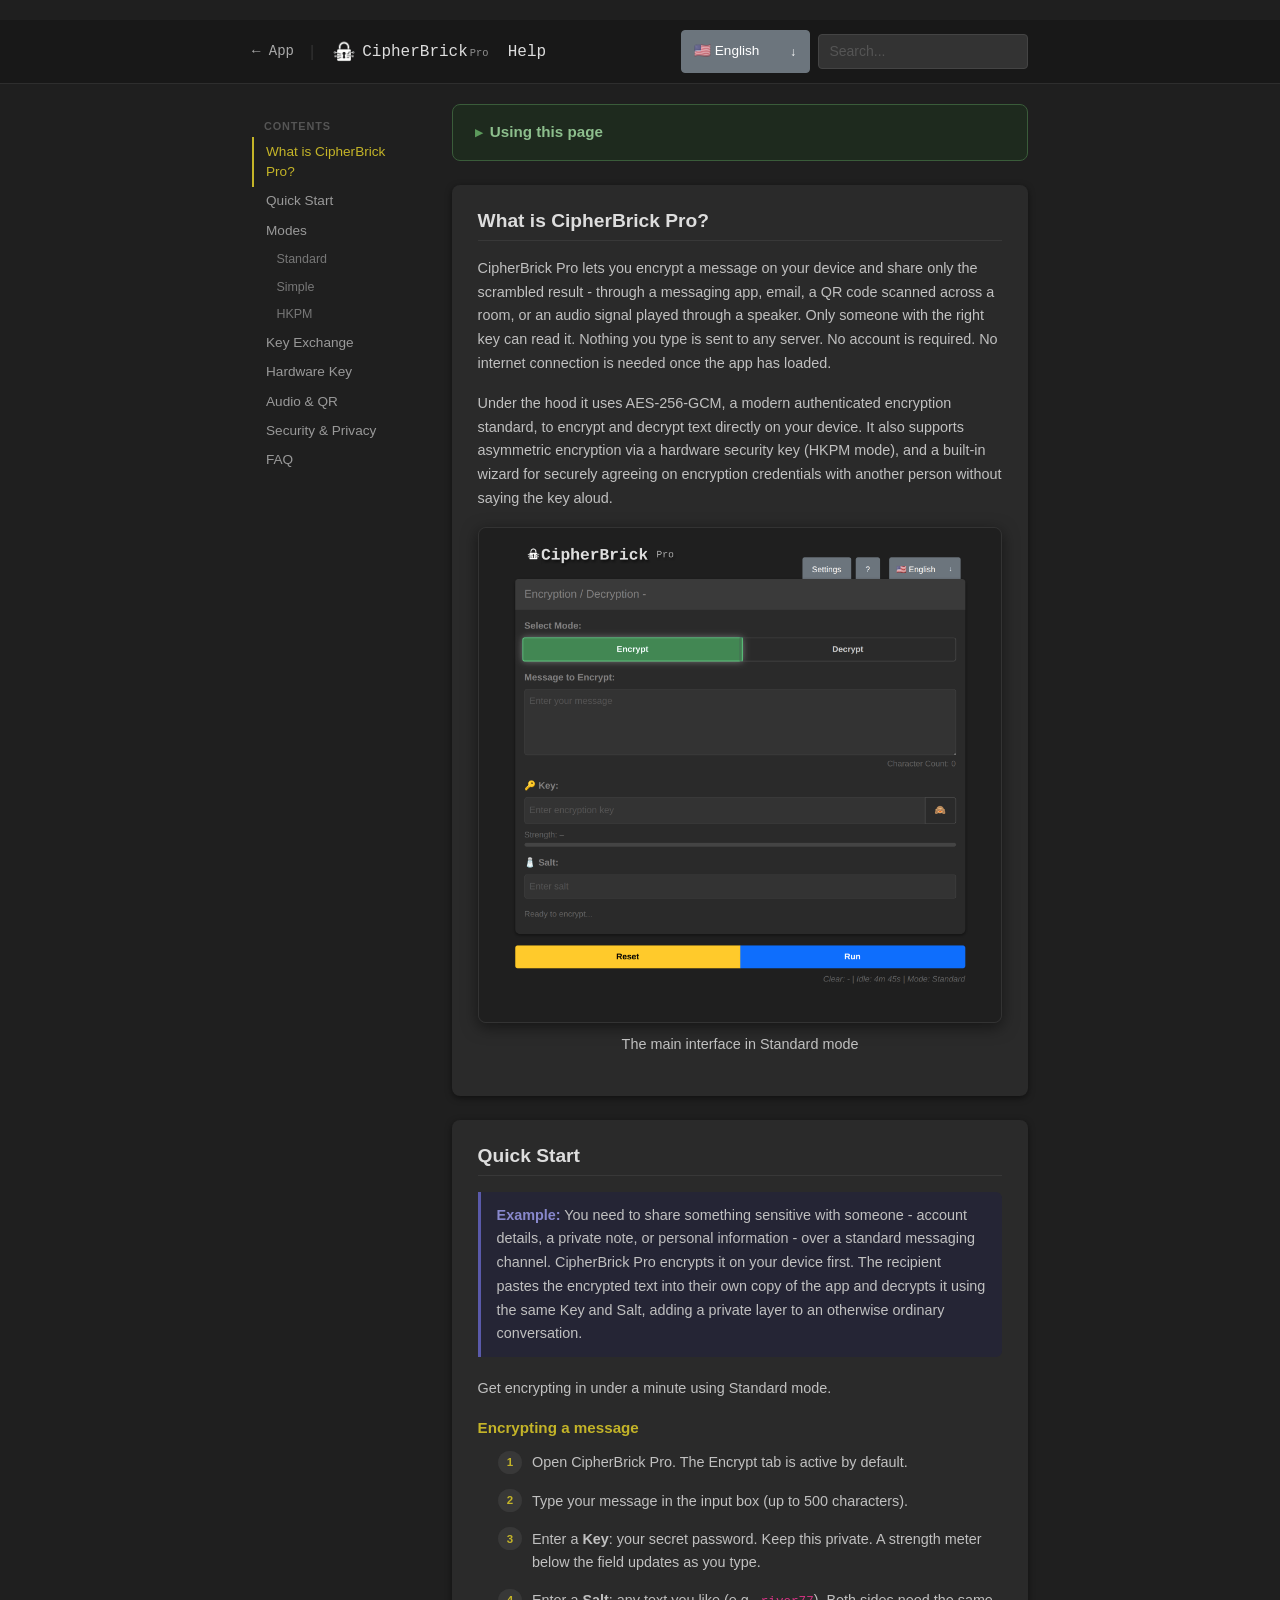
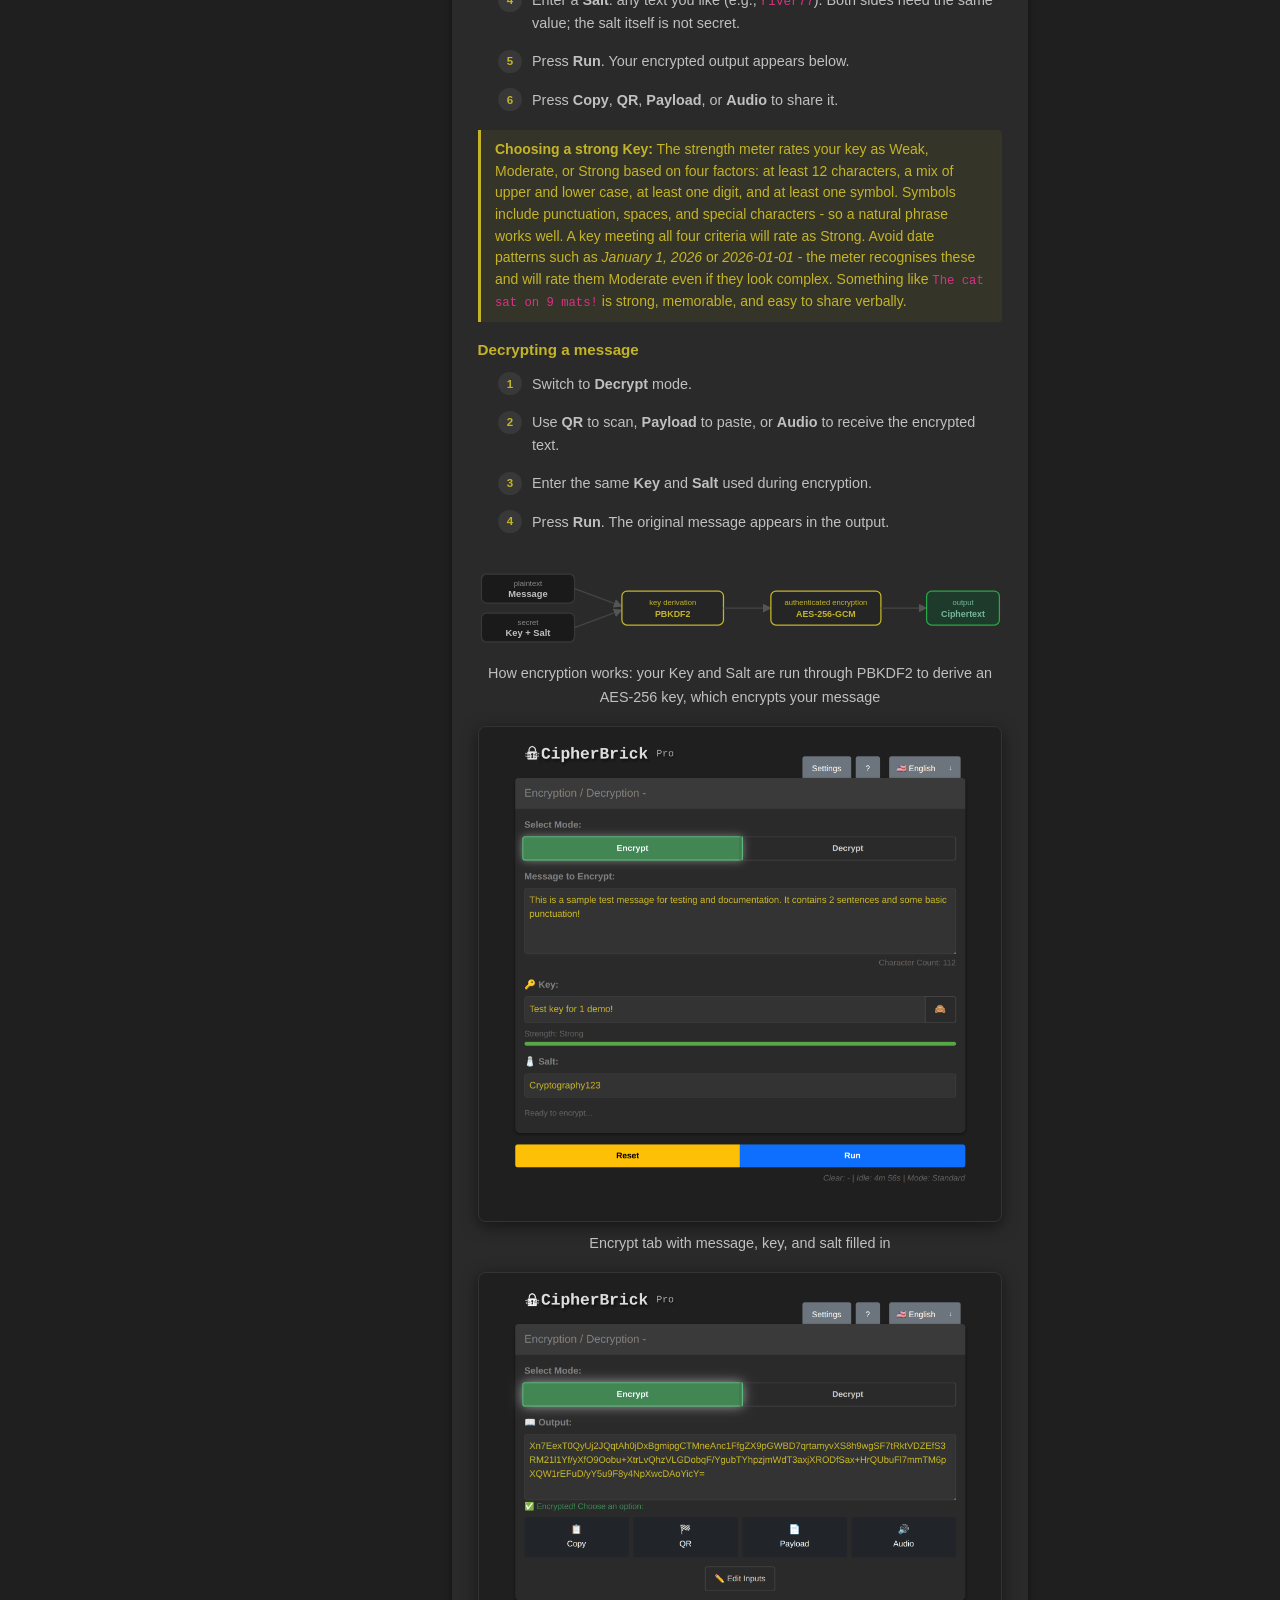
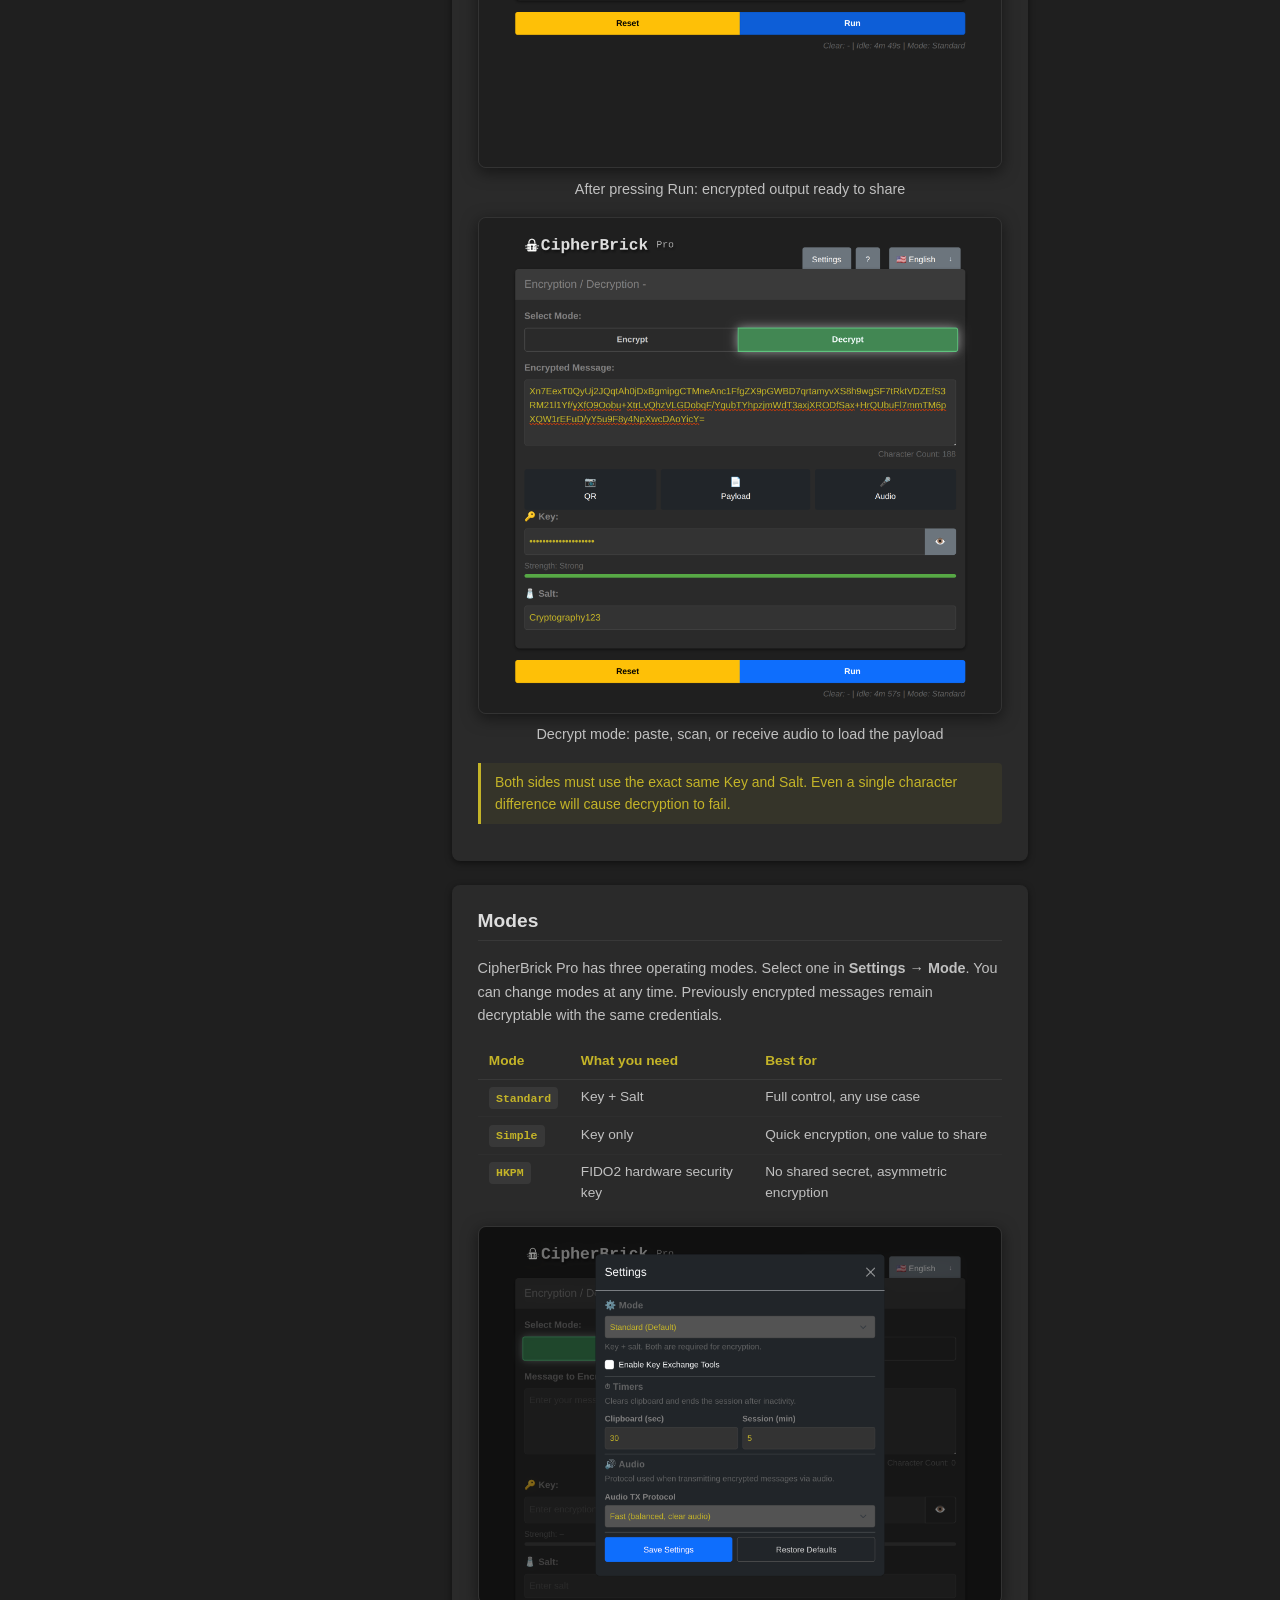
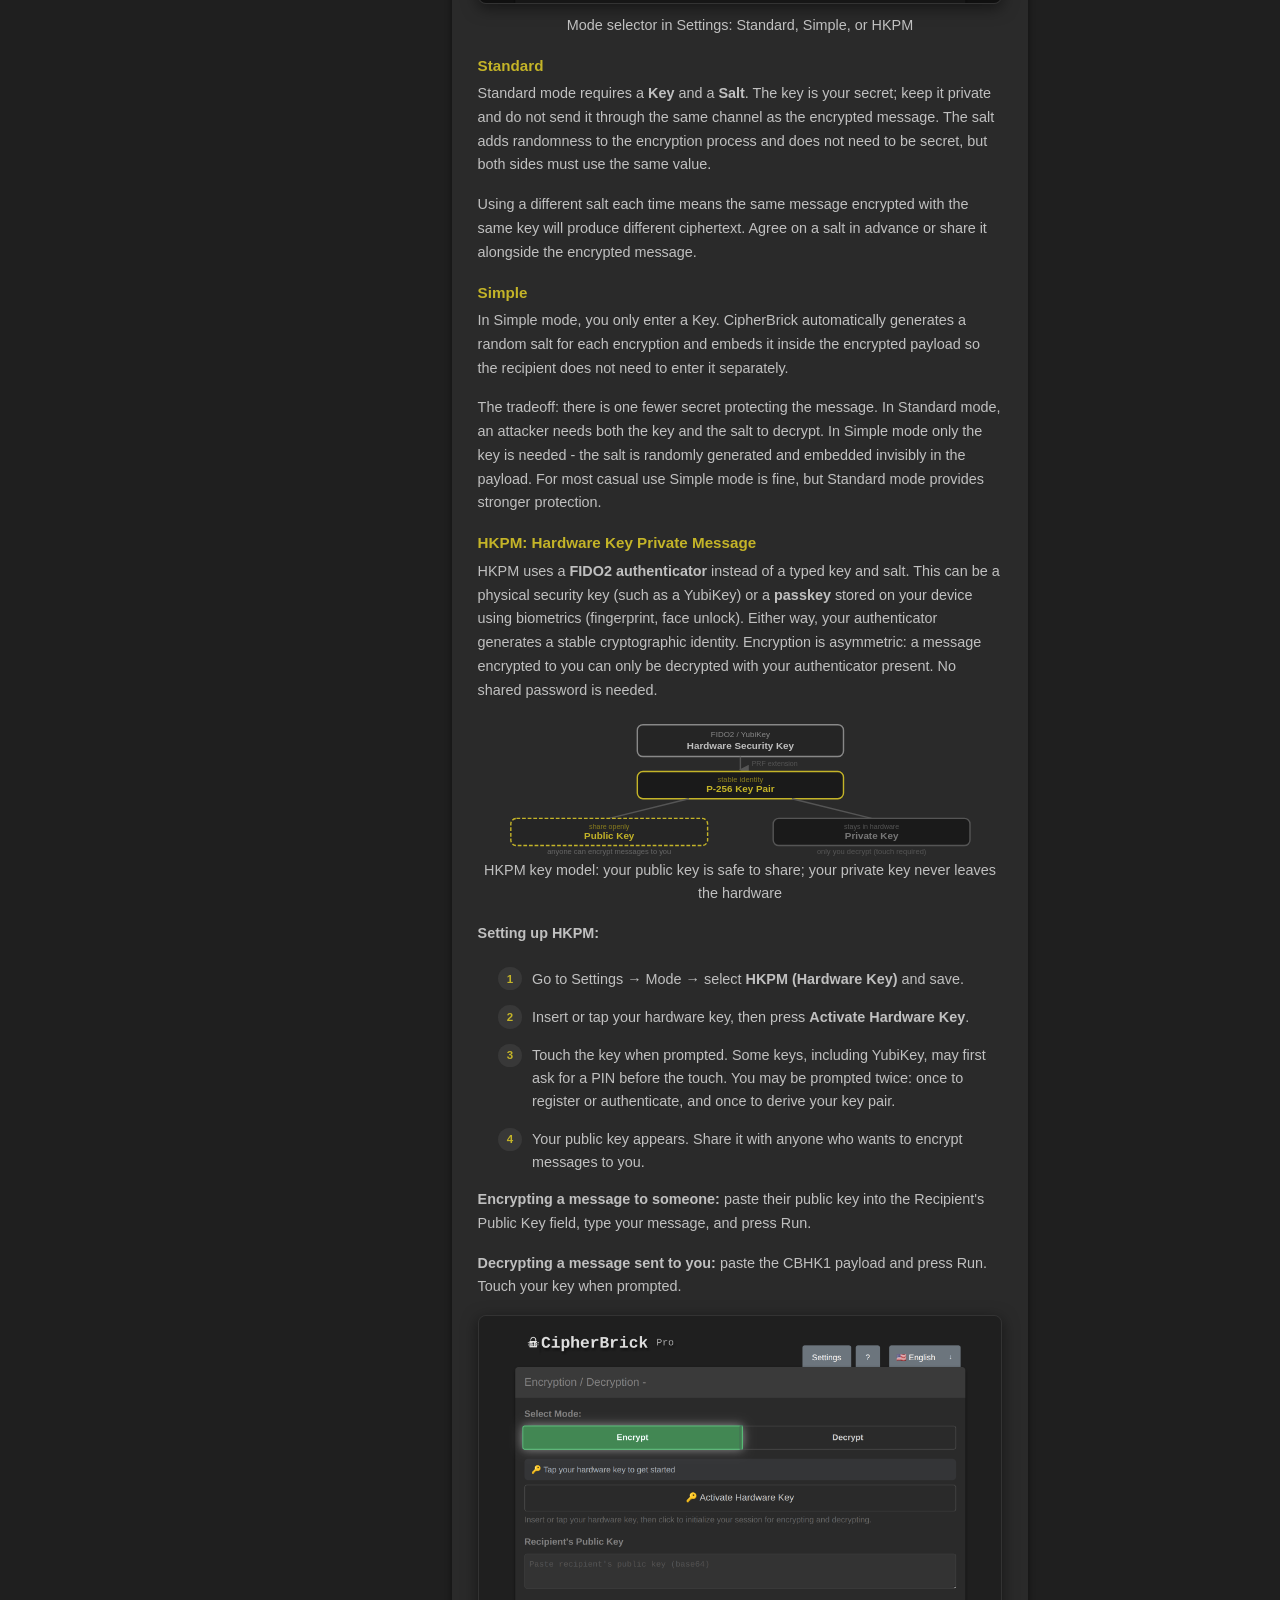
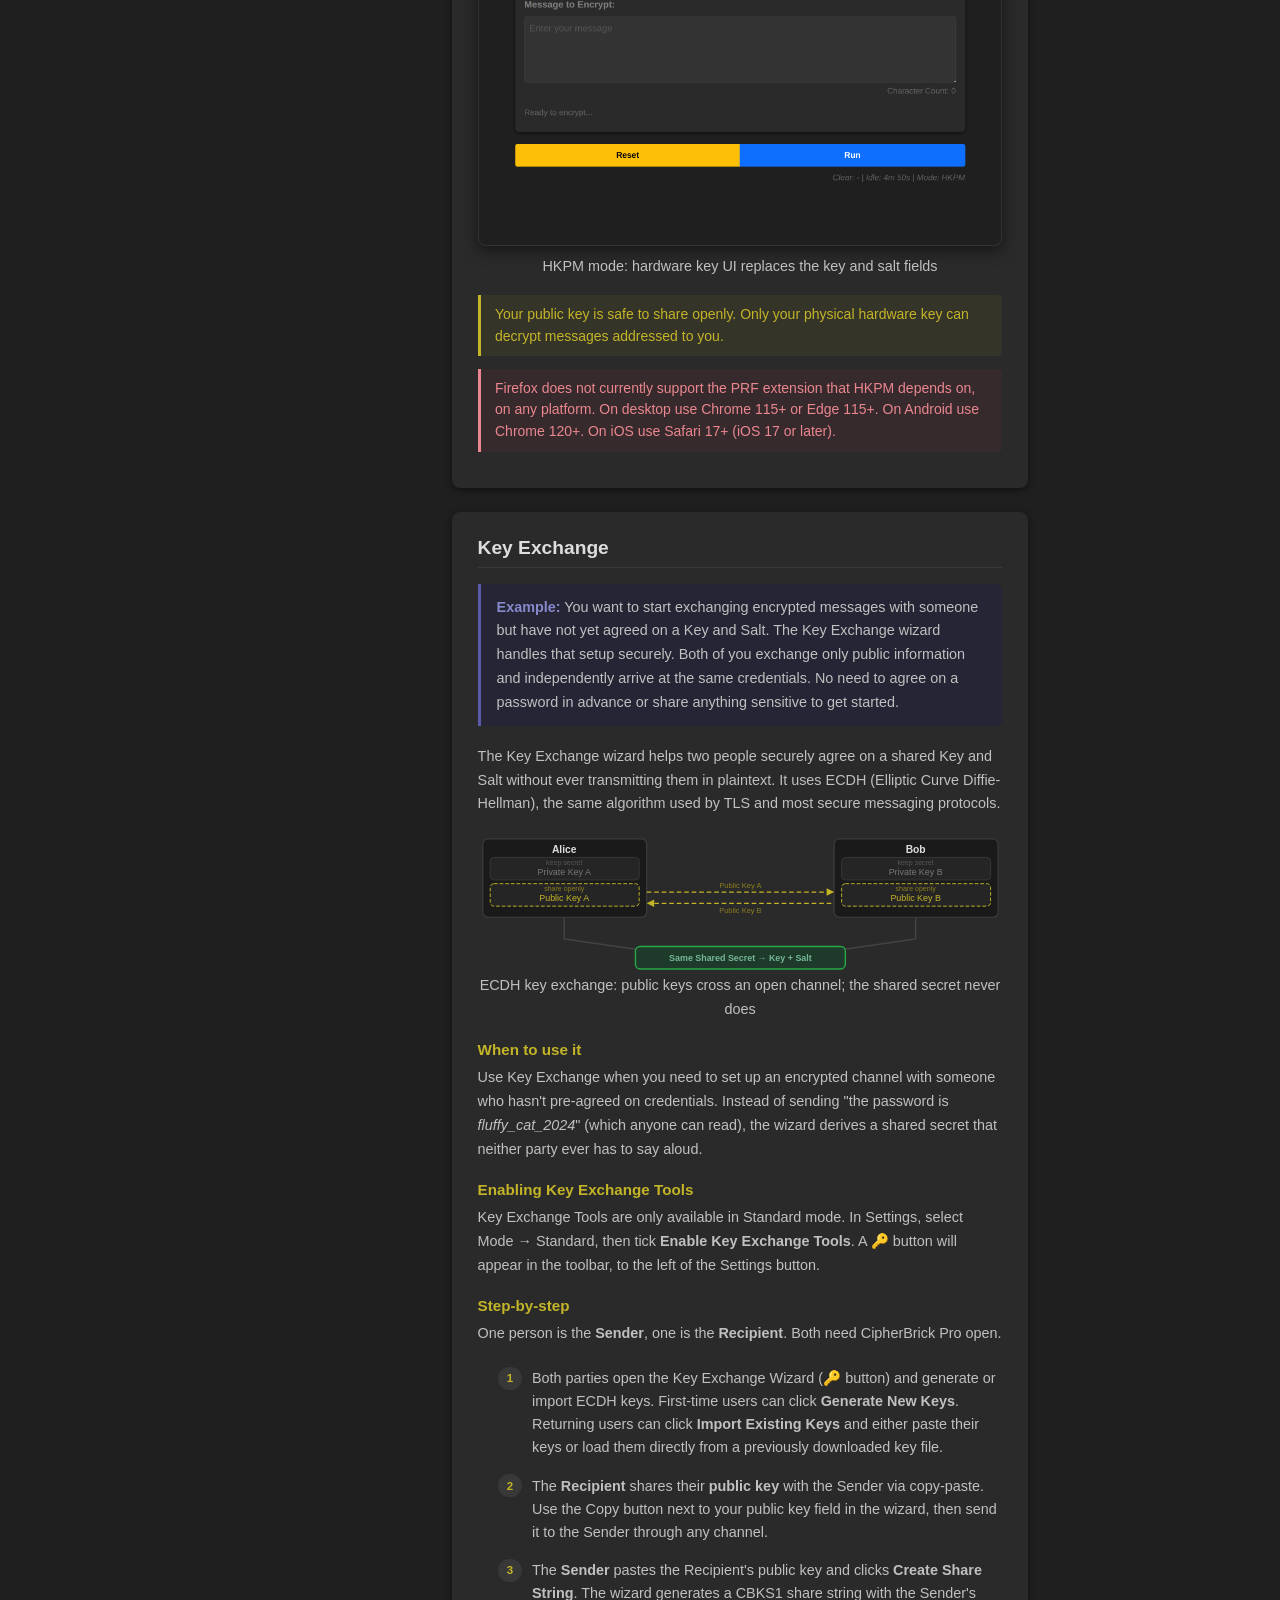
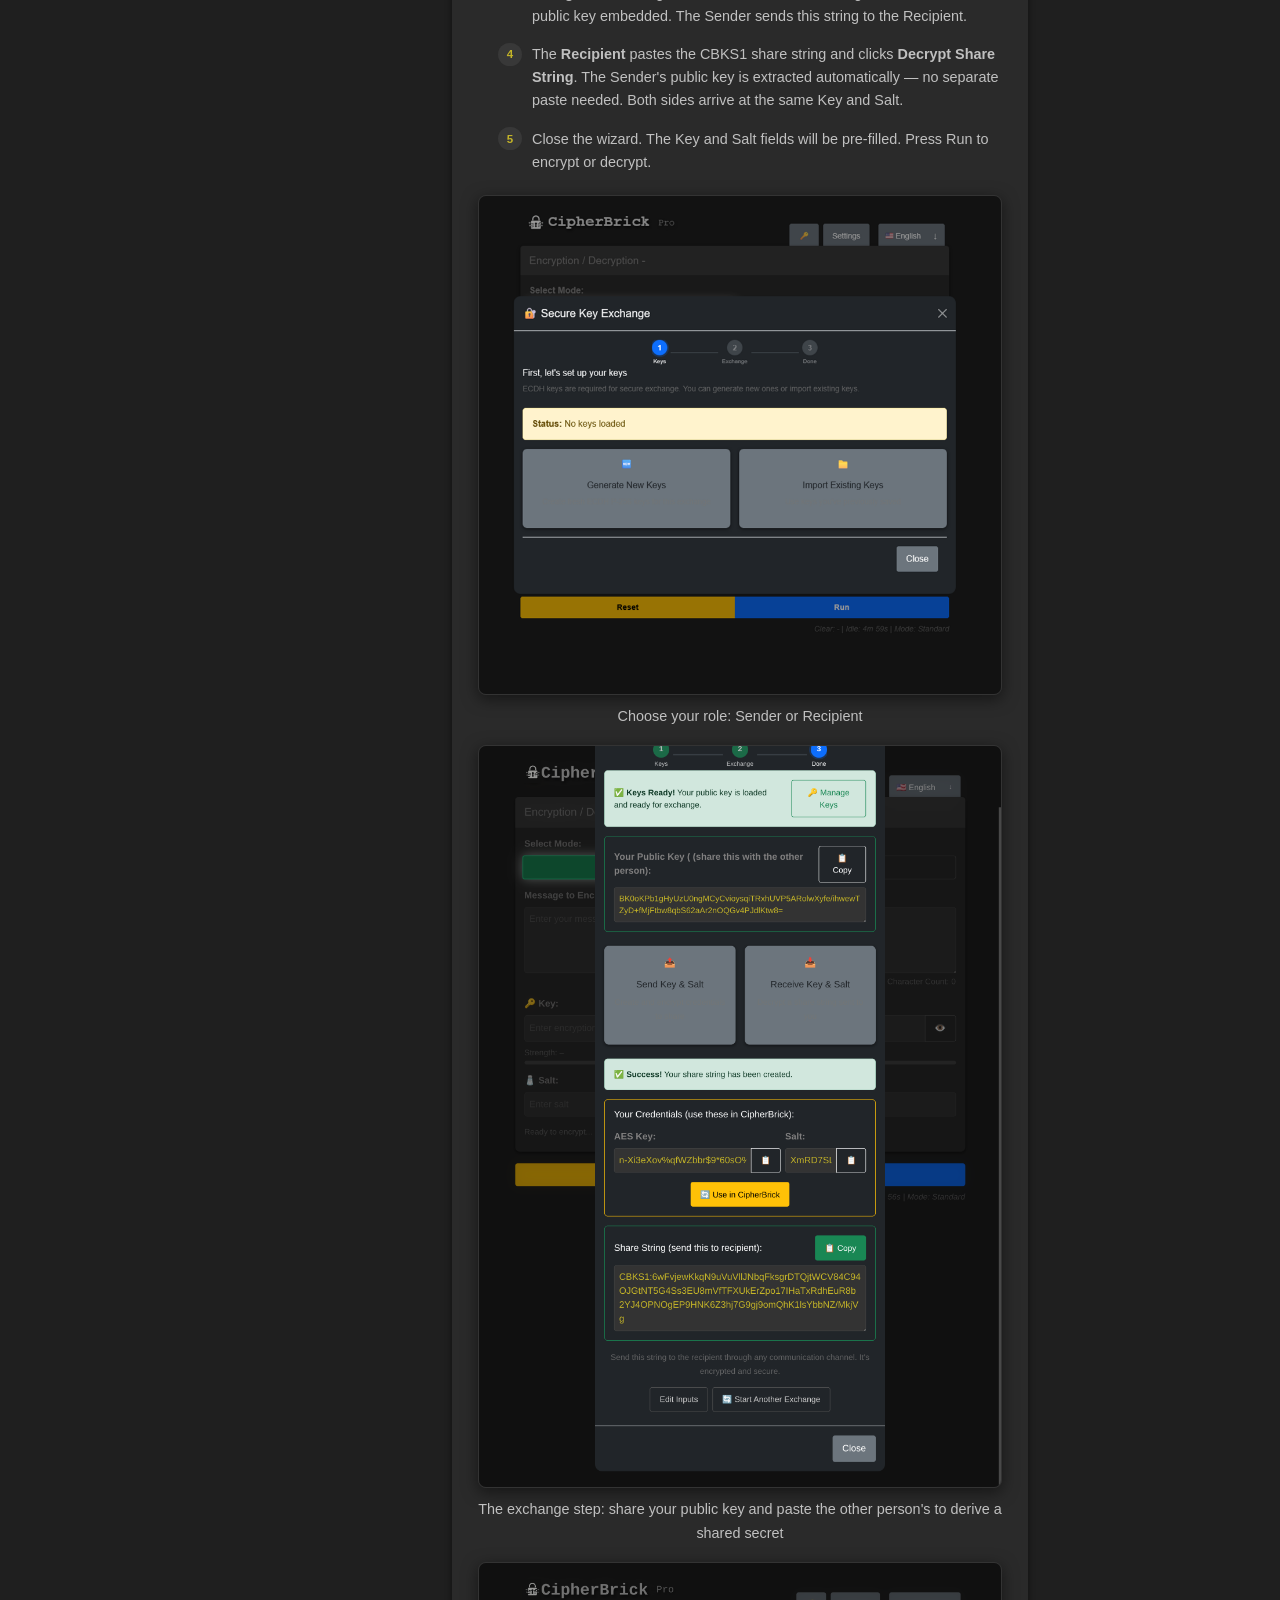
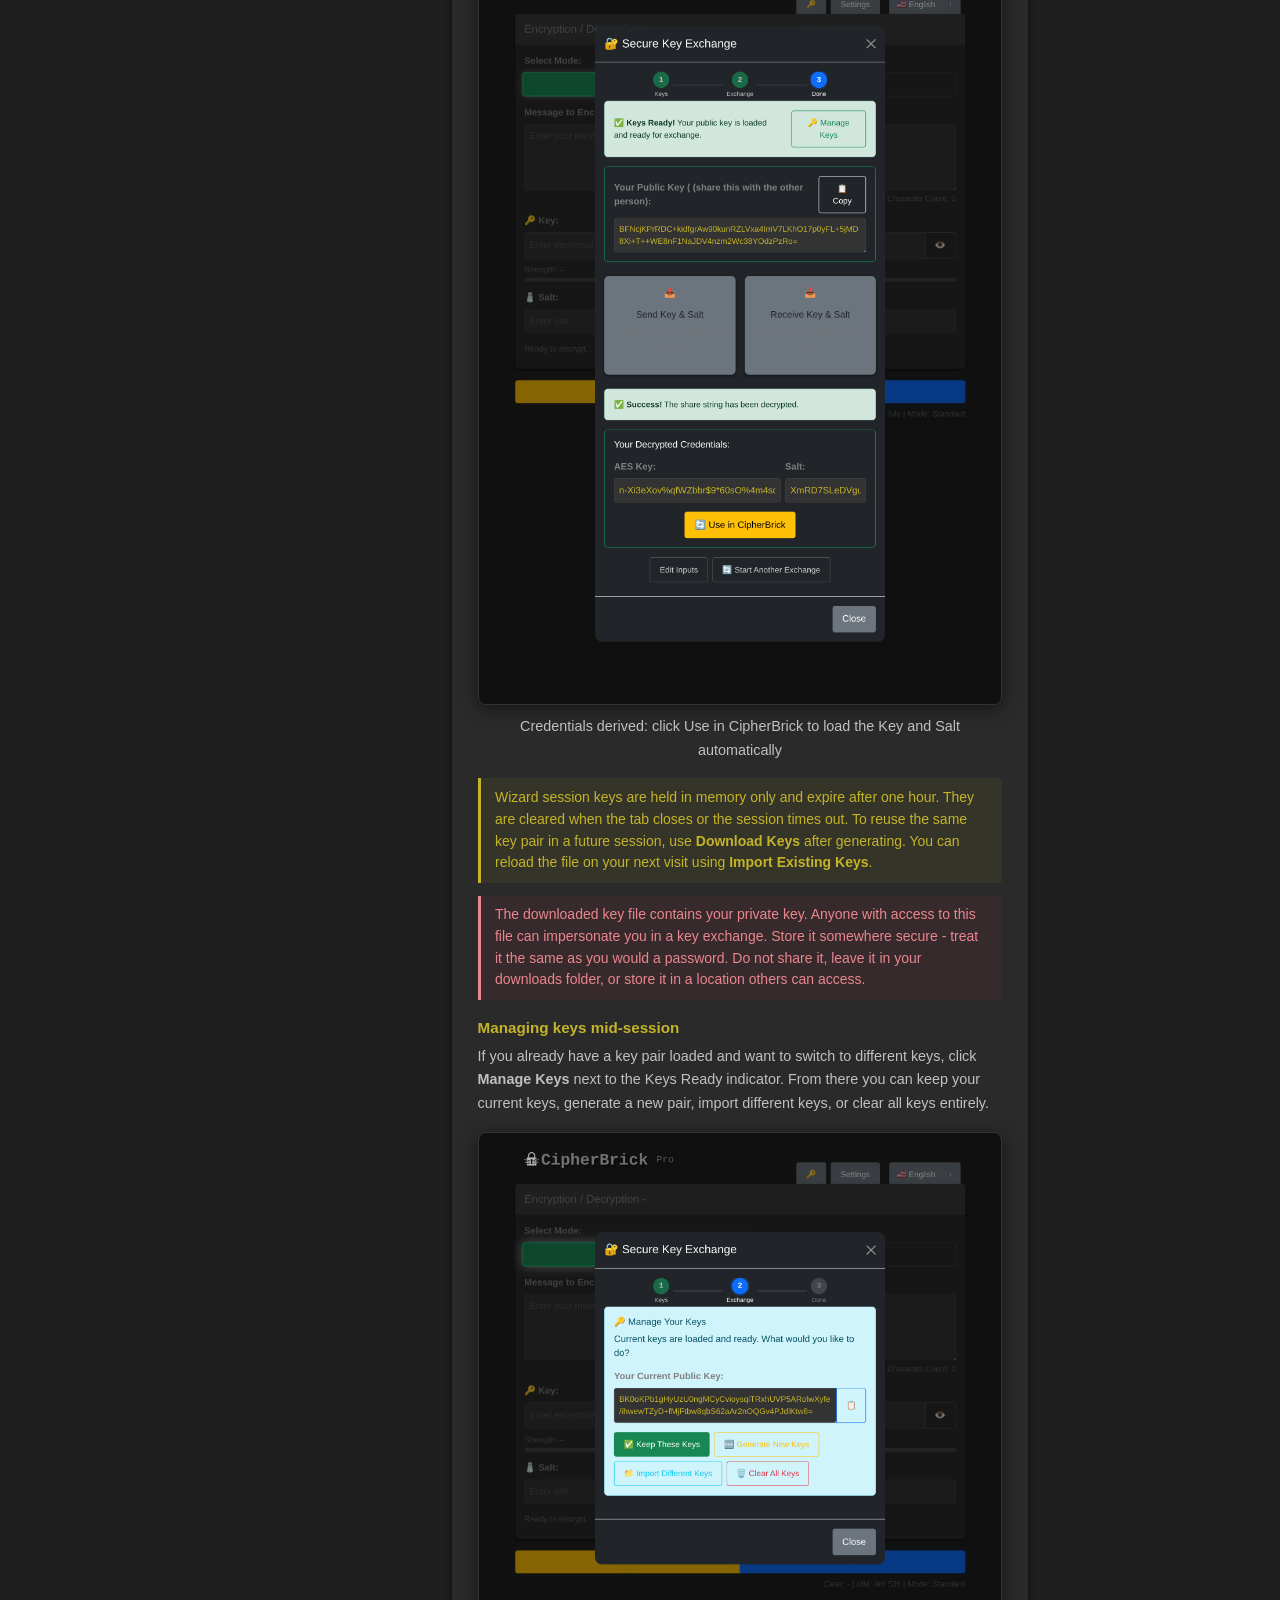
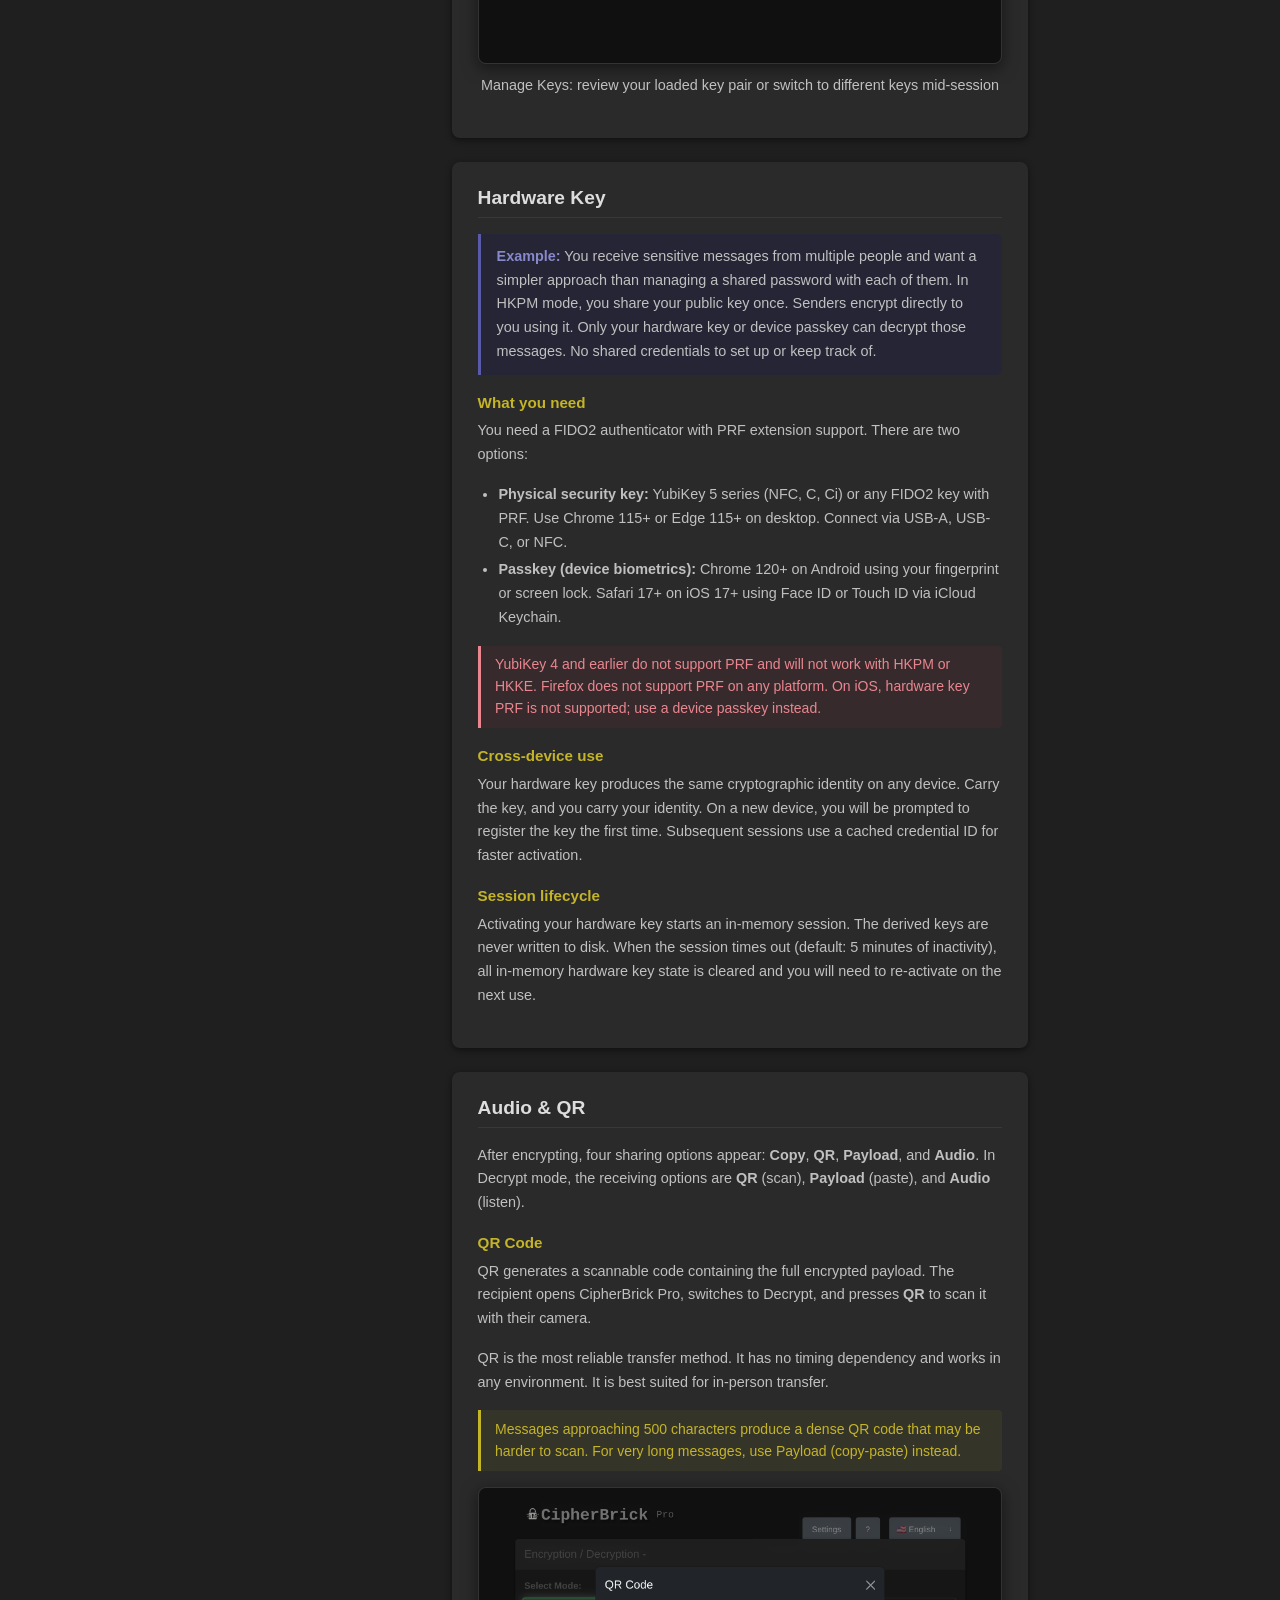
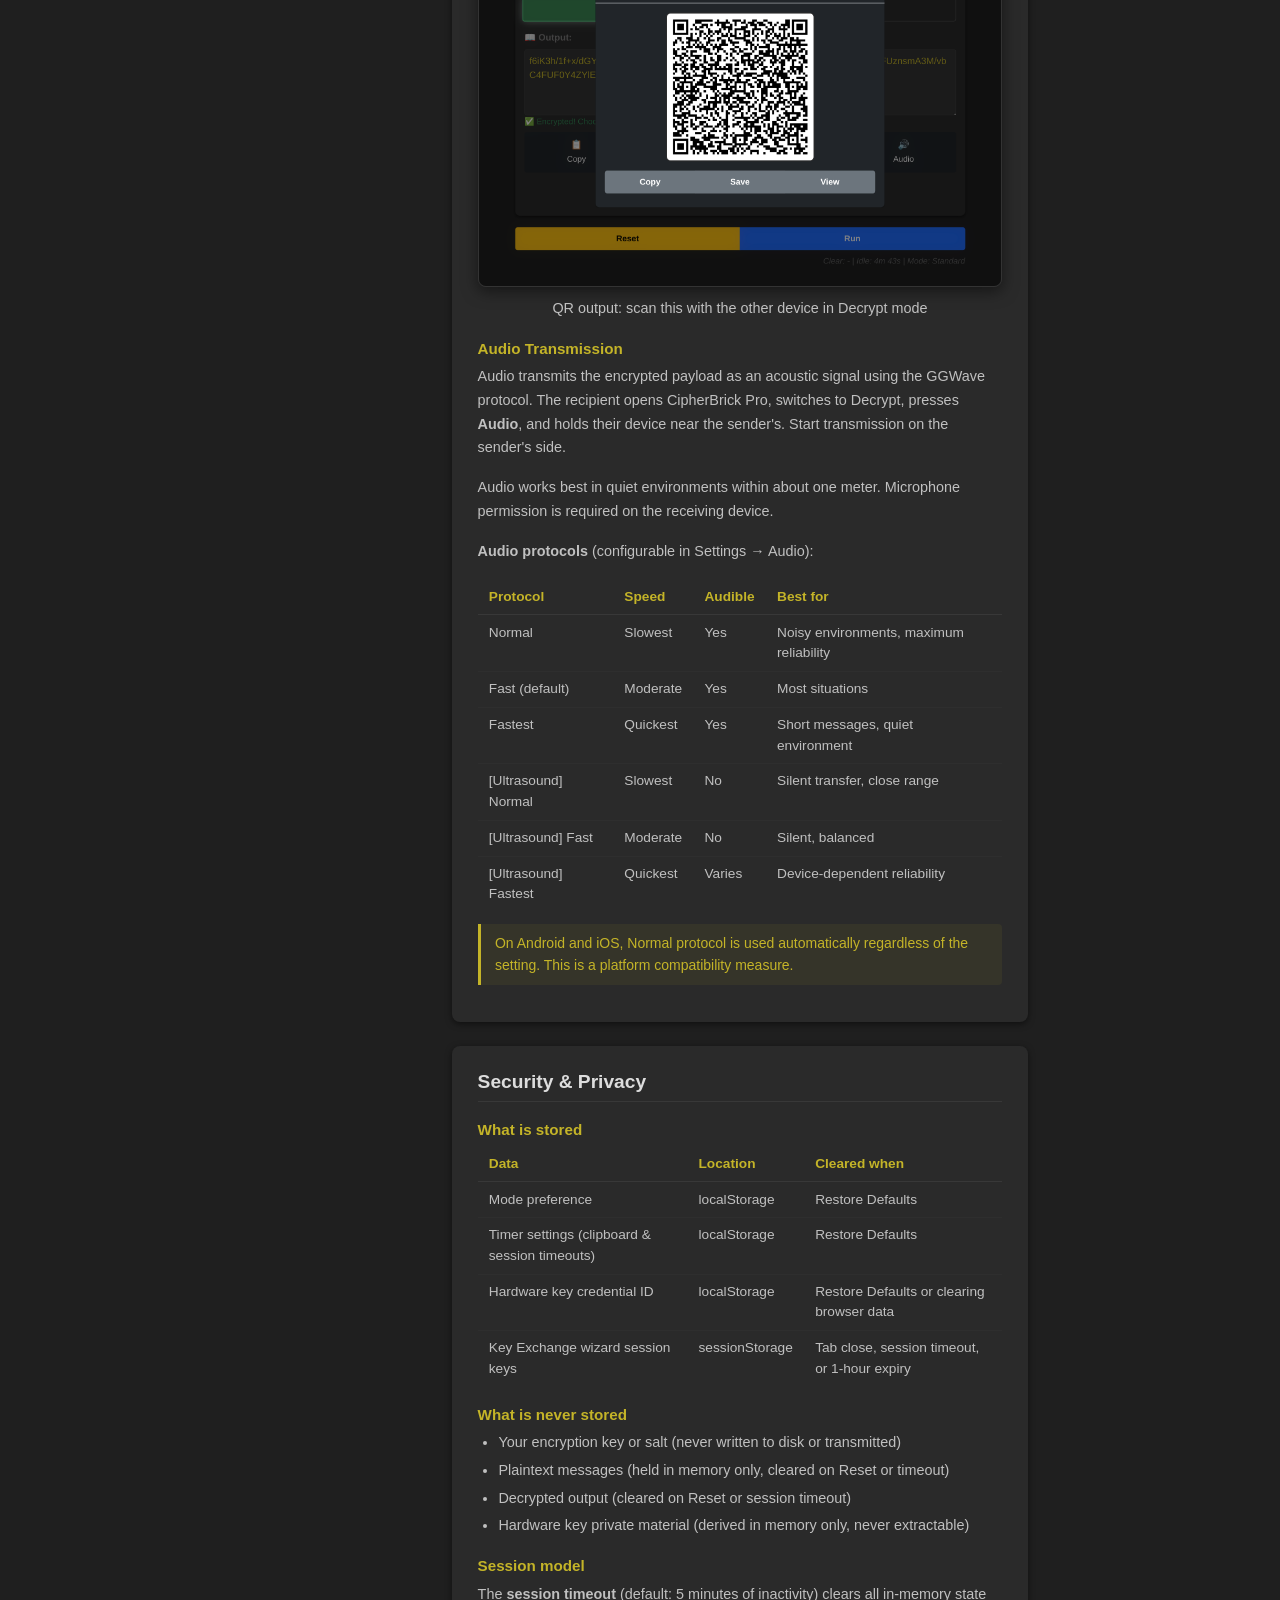
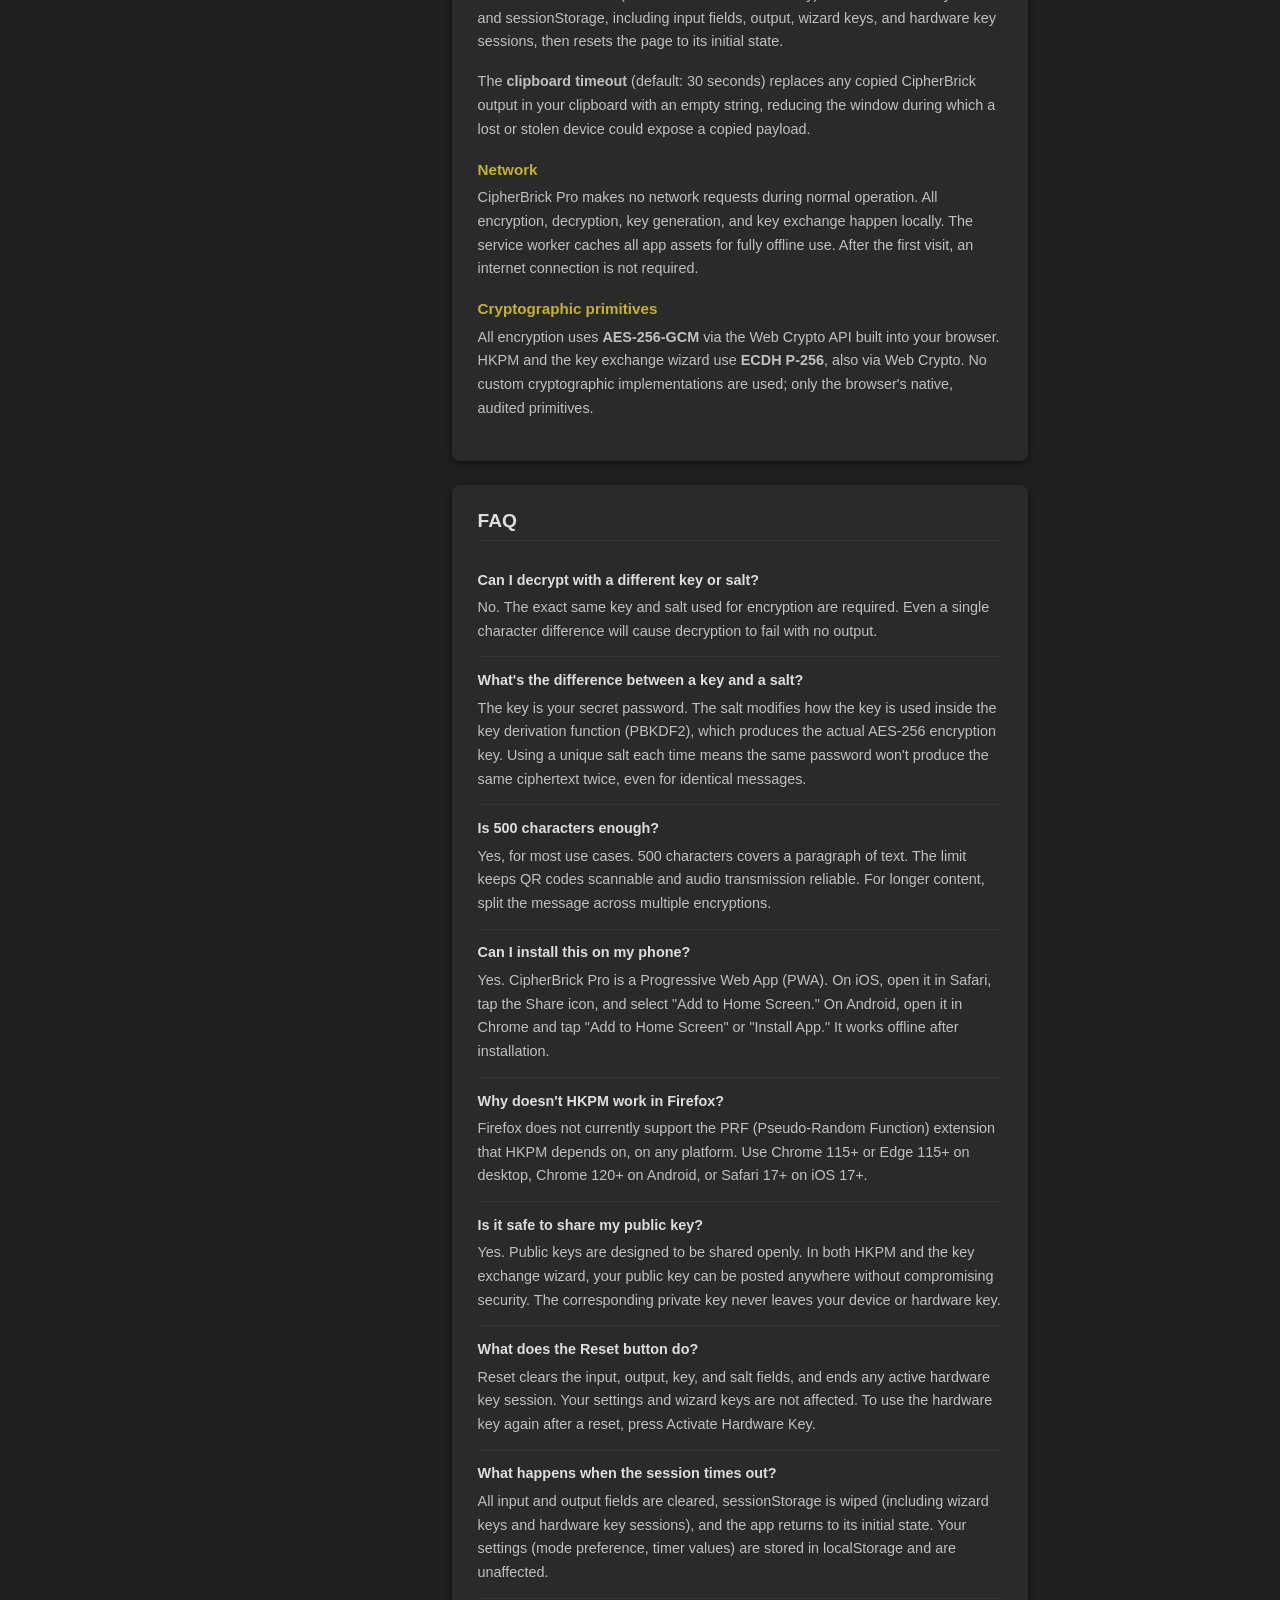
==== help.html @ a6646200 "Fix Simple Mode docs, add Privacy link to settings, update i18n for all languages" ====
<!DOCTYPE html>
<html lang="en">

<head>
  <meta charset="utf-8" />
  <meta name="viewport" content="width=device-width, initial-scale=1" />
  <meta name="theme-color" content="#3e3e3e" />
  <meta name="description" content="CipherBrick Pro - Help and documentation." />
  <title>CipherBrick Pro - Help</title>
  <link rel="icon" href="/favicon.ico">
  <link rel="icon" type="image/png" sizes="32x32" href="/icons/icon-32.png">
  <link rel="icon" type="image/png" sizes="16x16" href="/icons/icon-16.png">
  <link rel="stylesheet" href="css/bootstrap.min.css" />
  <link rel="stylesheet" href="css/style.css" />
  <style>
    /* ── Help page layout ────────────────────────────────── */
    .help-header {
      position: sticky;
      top: 0;
      z-index: 100;
      background-color: #181818;
      border-bottom: 1px solid #2e2e2e;
      padding: 0.65rem 1rem;
    }

    .back-link {
      color: #aaa;
      text-decoration: none;
      font-size: 0.875rem;
      font-family: 'Courier New', Courier, monospace;
    }

    .back-link:hover { color: #c4b428; }

    .help-page-title {
      font-family: 'Courier New', Courier, monospace;
      font-size: 1rem;
      color: #ddd;
    }

    #helpSearch {
      background-color: #333;
      border: 1px solid #444;
      color: #ddd;
      border-radius: 4px;
      padding: 0.35rem 0.65rem;
      font-size: 0.875rem;
      width: 210px;
      max-width: 100%;
    }

    @media (max-width: 576px) {
      .help-header .container {
        flex-direction: column;
        align-items: flex-start;
        gap: 0.5rem;
      }
      .help-header .container > div:last-child {
        width: 100%;
      }
      #helpSearch {
        width: 100%;
      }
    }

    #helpSearch::placeholder { color: #555; }

    #helpSearch:focus {
      outline: 2px dashed #c4b428;
      outline-offset: 2px;
      border-color: #c4b428;
    }

    /* ── Sidebar ─────────────────────────────────────────── */
    .help-sidebar {
      position: sticky;
      top: 58px;
      max-height: calc(100vh - 66px);
      overflow-y: auto;
      padding-bottom: 1rem;
    }

    .help-sidebar::-webkit-scrollbar { width: 4px; }
    .help-sidebar::-webkit-scrollbar-track { background: #1f1f1f; }
    .help-sidebar::-webkit-scrollbar-thumb { background: #3a3a3a; border-radius: 2px; }

    .nav-group-label {
      font-size: 0.68rem;
      text-transform: uppercase;
      letter-spacing: 0.08em;
      color: #555;
      padding: 0.85rem 0.75rem 0.2rem;
      font-weight: bold;
    }

    .help-sidebar a {
      display: block;
      padding: 0.28rem 0.75rem;
      color: #999;
      text-decoration: none;
      font-size: 0.85rem;
      border-left: 2px solid transparent;
      transition: color 0.15s, border-color 0.15s;
    }

    .help-sidebar a:hover,
    .help-sidebar a.active {
      color: #c4b428;
      border-left-color: #c4b428;
    }

    .help-sidebar .sub-link {
      font-size: 0.78rem;
      padding-left: 1.4rem;
      color: #777;
    }

    .help-sidebar .sub-link:hover,
    .help-sidebar .sub-link.active {
      color: #c4b428;
      border-left-color: #c4b428;
    }

    /* ── Mobile TOC ──────────────────────────────────────── */
    .mobile-toc {
      background-color: #252525;
      border-radius: 6px;
      padding: 0.5rem 0.75rem;
      margin-bottom: 1rem;
    }

    .mobile-toc summary {
      color: #999;
      font-size: 0.85rem;
      cursor: pointer;
      user-select: none;
      list-style: none;
      padding: 0.1rem 0;
    }

    .mobile-toc summary::-webkit-details-marker { display: none; }

    .mobile-toc nav {
      display: flex;
      flex-wrap: wrap;
      gap: 0.35rem;
      margin-top: 0.5rem;
    }

    .mobile-toc nav a {
      color: #aaa;
      text-decoration: none;
      font-size: 0.8rem;
      background: #333;
      padding: 0.2rem 0.55rem;
      border-radius: 4px;
    }

    .mobile-toc nav a:hover { color: #c4b428; }

    /* ── Scenario callout ────────────────────────────────── */
    .help-scenario {
      background-color: #252535;
      border-left: 3px solid #5a5aaa;
      border-radius: 0 6px 6px 0;
      padding: 0.7rem 1rem;
      margin-bottom: 1.2rem;
      color: #b0b0d8;
      font-size: 0.92rem;
    }

    .help-scenario strong { color: #8888cc; }

    /* ── Page orientation panel ─────────────────────────── */
    .help-orientation {
      background-color: #1e2a1e;
      border: 1px solid #3a5c3a;
      border-radius: 8px;
      padding: 1rem 1.4rem;
      margin-bottom: 1.5rem;
      font-size: 0.9rem;
      color: #b0c8b0;
    }

    .help-orientation summary {
      cursor: pointer;
      color: #8dbf8d;
      font-size: 0.95rem;
      font-weight: 600;
      list-style: none;
      display: flex;
      align-items: center;
      gap: 0.4rem;
      user-select: none;
    }

    .help-orientation summary::-webkit-details-marker { display: none; }

    .help-orientation summary::before {
      content: '▶';
      font-size: 0.65rem;
      transition: transform 0.2s ease;
      color: #5c9a5c;
    }

    .help-orientation[open] summary::before { transform: rotate(90deg); }

    .help-orientation ul {
      margin: 0.6rem 0 0;
      padding-left: 1.2rem;
    }

    .help-orientation li { margin-bottom: 0.25rem; }
    .help-orientation li:last-child { margin-bottom: 0; }

    /* ── Section cards ───────────────────────────────────── */
    .help-section {
      background-color: #2a2a2a;
      border-radius: 8px;
      padding: 1.5rem 1.6rem;
      margin-bottom: 1.5rem;
      box-shadow: 0 2px 6px rgba(0, 0, 0, 0.5);
    }

    .help-section h2 {
      font-size: 1.2rem;
      font-weight: bold;
      color: #ddd;
      border-bottom: 1px solid #383838;
      padding-bottom: 0.5rem;
      margin-bottom: 1rem;
    }

    .help-section h3 {
      font-size: 0.95rem;
      font-weight: bold;
      color: #c4b428;
      margin-top: 1.2rem;
      margin-bottom: 0.45rem;
    }

    .help-section p,
    .help-section li {
      color: #c0c0c0;
      font-size: 0.9rem;
      line-height: 1.65;
    }

    .help-section ul,
    .help-section ol {
      padding-left: 1.3rem;
    }

    .help-section ul li,
    .help-section ol li {
      margin-bottom: 0.25rem;
    }

    /* ── Callouts ────────────────────────────────────────── */
    .help-note {
      background-color: rgba(196, 180, 40, 0.07);
      border-left: 3px solid #c4b428;
      padding: 0.55rem 0.9rem;
      border-radius: 0 4px 4px 0;
      margin: 0.8rem 0;
      font-size: 0.875rem;
      color: #c4b428;
      line-height: 1.55;
    }

    .help-warn {
      background-color: rgba(220, 53, 69, 0.07);
      border-left: 3px solid #ea868f;
      padding: 0.55rem 0.9rem;
      border-radius: 0 4px 4px 0;
      margin: 0.8rem 0;
      font-size: 0.875rem;
      color: #ea868f;
      line-height: 1.55;
    }

    /* ── Numbered step list ──────────────────────────────── */
    .step-list {
      list-style: none;
      padding: 0;
      counter-reset: steps;
      margin: 0.5rem 0;
    }

    .step-list li {
      counter-increment: steps;
      padding: 0.35rem 0 0.35rem 2.1rem;
      position: relative;
      color: #c0c0c0;
      font-size: 0.9rem;
      line-height: 1.6;
    }

    .step-list li::before {
      content: counter(steps);
      position: absolute;
      left: 0;
      top: 0.32rem;
      width: 1.45rem;
      height: 1.45rem;
      background-color: #383838;
      color: #c4b428;
      border-radius: 50%;
      font-size: 0.72rem;
      font-weight: bold;
      display: flex;
      align-items: center;
      justify-content: center;
    }

    /* ── Mode badges ─────────────────────────────────────── */
    .mode-badge {
      display: inline-block;
      background-color: #383838;
      color: #c4b428;
      font-size: 0.72rem;
      font-weight: bold;
      padding: 0.15rem 0.45rem;
      border-radius: 4px;
      font-family: 'Courier New', Courier, monospace;
      vertical-align: middle;
    }

    /* ── Tables ──────────────────────────────────────────── */
    .help-table {
      width: 100%;
      font-size: 0.855rem;
      border-collapse: collapse;
      color: #c0c0c0;
    }

    .help-table th {
      color: #c4b428;
      font-weight: bold;
      border-bottom: 1px solid #383838;
      padding: 0.45rem 0.7rem;
      text-align: left;
    }

    .help-table td {
      padding: 0.45rem 0.7rem;
      border-bottom: 1px solid #2e2e2e;
      vertical-align: top;
    }

    .help-table tr:last-child td { border-bottom: none; }

    /* ── FAQ ─────────────────────────────────────────────── */
    .faq-item {
      border-bottom: 1px solid #333;
      padding: 0.8rem 0;
    }

    .faq-item:first-child { padding-top: 0; }
    .faq-item:last-child { border-bottom: none; padding-bottom: 0; }

    .faq-q {
      font-weight: bold;
      color: #ddd;
      font-size: 0.9rem;
      margin-bottom: 0.3rem;
    }

    .faq-a {
      color: #aaa;
      font-size: 0.875rem;
      margin: 0;
      line-height: 1.55;
    }

    /* ── Screenshots ─────────────────────────────────────── */
    .help-screenshot {
      display: block;
      width: 100%;
      max-width: 640px;
      height: auto;
      border-radius: 8px;
      border: 1px solid #333;
      box-shadow: 0 4px 16px rgba(0, 0, 0, 0.5);
      margin: 1rem auto;
    }

    .screenshot-caption {
      text-align: center;
      font-size: 0.78rem;
      color: #666;
      margin-top: -0.4rem;
      margin-bottom: 1rem;
    }

    /* ── No results ──────────────────────────────────────── */
    #noResults {
      display: none;
      color: #555;
      text-align: center;
      padding: 3rem 1rem;
      font-style: italic;
      font-size: 0.9rem;
    }

    /* ── Page footer ─────────────────────────────────────── */
    .help-footer {
      text-align: center;
      color: #444;
      font-size: 0.8rem;
      margin-top: 0.5rem;
      padding-bottom: 2rem;
    }

    .help-footer a { color: inherit; }
    .help-footer a:hover { color: #c4b428; }

    /* ── Language selector ───────────────────────────────── */
    .lang-select-wrapper {
      position: relative;
      display: inline-block;
    }
    .lang-select-wrapper::after {
      content: "↓";
      position: absolute;
      right: 14px;
      top: 50%;
      transform: translateY(-50%);
      pointer-events: none;
      font-size: 0.75rem;
      color: white;
    }
    .custom-lang-select {
      background-color: #6c757d;
      color: white;
      border: 1px solid #6c757d;
      border-radius: 0.25rem;
      padding: 0.25rem 0.75rem;
      font-size: 0.85rem;
      cursor: pointer;
      appearance: none;
      -webkit-appearance: none;
      padding-right: 2rem;
    }
    .custom-lang-select:focus {
      outline: none;
      box-shadow: 0 0 0 0.15rem rgba(108, 117, 125, 0.5);
    }
    .custom-lang-select option { color: white; }
    .custom-lang-select:hover {
      color: white;
      background-color: #5c636a;
      border-color: #6c757d;
    }

    /* ── Responsive ──────────────────────────────────────── */
    @media (max-width: 576px) {
      .help-section { padding: 1rem 1.1rem; }
      #helpSearch { width: 150px; }
    }
  </style>
</head>

<body>

  <!-- Sticky header -->
  <div class="help-header">
    <div class="container d-flex align-items-center justify-content-between">
      <div class="d-flex align-items-center gap-3">
        <a href="index.html" class="back-link">&#8592; App</a>
        <span style="color:#333;">|</span>
        <span class="help-page-title"><img src="img/logo.png" alt="CipherBrick Pro logo" style="height:1.75rem;width:1.75rem;vertical-align:middle;margin-right:0.25rem;">CipherBrick<span style="font-size:0.65em;opacity:0.6;margin-left:2px;">Pro</span> &nbsp;<span data-i18n="help_word">Help</span></span>
      </div>
      <div class="d-flex align-items-center gap-2">
        <div class="lang-select-wrapper">
          <select id="helpLangSelect" class="custom-lang-select">
            <option value="en">🇺🇸 English</option>
            <option value="zh-CN">🇨🇳 简体中文</option>
            <option value="de">🇩🇪 Deutsch</option>
            <option value="es">🇪🇸 Español</option>
            <option value="fr">🇫🇷 Français</option>
            <option value="it">🇮🇹 Italiano</option>
            <option value="ja">🇯🇵 日本語</option>
            <option value="pt">🇵🇹 Português</option>
            <option value="ru">🇷🇺 Русский</option>
          </select>
        </div>
        <input type="search" id="helpSearch" data-i18n-placeholder="help_search_placeholder" placeholder="Search..." autocomplete="off" aria-label="Search documentation" />
      </div>
    </div>
  </div>

  <div class="container" style="padding-top:1.25rem;padding-bottom:2rem;">

    <!-- Mobile TOC -->
    <div class="d-md-none mobile-toc">
      <details>
        <summary data-i18n="help_mobile_toc_label">&#9776; Jump to section</summary>
        <nav>
          <a href="#what-is" data-i18n="help_nav_what_is">What is CipherBrick Pro?</a>
          <a href="#quick-start" data-i18n="help_nav_quick_start">Quick Start</a>
          <a href="#modes" data-i18n="help_nav_modes">Modes</a>
          <a href="#key-exchange" data-i18n="help_nav_key_exchange">Key Exchange</a>
          <a href="#hardware-key" data-i18n="help_nav_hardware_key">Hardware Key</a>
          <a href="#audio-qr" data-i18n="help_nav_audio_qr">Audio &amp; QR</a>
          <a href="#security" data-i18n="help_nav_security">Security &amp; Privacy</a>
          <a href="#faq" data-i18n="help_nav_faq">FAQ</a>
        </nav>
      </details>
    </div>

    <div class="row g-4">

      <!-- Sidebar (desktop) -->
      <div class="col-md-3 d-none d-md-block">
        <nav class="help-sidebar" aria-label="Documentation navigation">
          <div class="nav-group-label" data-i18n="help_sidebar_contents">Contents</div>
          <a href="#what-is" data-i18n="help_nav_what_is">What is CipherBrick Pro?</a>
          <a href="#quick-start" data-i18n="help_nav_quick_start">Quick Start</a>
          <a href="#modes" data-i18n="help_nav_modes">Modes</a>
          <a href="#mode-standard" class="sub-link" data-i18n="help_nav_mode_standard">Standard</a>
          <a href="#mode-simple" class="sub-link" data-i18n="help_nav_mode_simple">Simple</a>
          <a href="#mode-hkpm" class="sub-link" data-i18n="help_nav_mode_hkpm">HKPM</a>
          <a href="#key-exchange" data-i18n="help_nav_key_exchange">Key Exchange</a>
          <a href="#hardware-key" data-i18n="help_nav_hardware_key">Hardware Key</a>
          <a href="#audio-qr" data-i18n="help_nav_audio_qr">Audio &amp; QR</a>
          <a href="#security" data-i18n="help_nav_security">Security &amp; Privacy</a>
          <a href="#faq" data-i18n="help_nav_faq">FAQ</a>
        </nav>
      </div>

      <!-- Main content -->
      <div class="col-md-9">

        <div id="noResults" data-i18n="help_no_results">No sections match your search.</div>

        <!-- Page orientation -->
        <details class="help-orientation">
          <summary data-i18n="help_orientation_title">Using this page</summary>
          <ul>
            <li data-i18n-html="help_orientation_p1">Use the <strong>search bar</strong> (top right) to filter sections as you type. Only sections matching your query will be shown.</li>
            <li data-i18n-html="help_orientation_p2">On desktop, the <strong>sidebar</strong> on the left lets you jump to any topic. It highlights the section currently in view as you scroll.</li>
            <li data-i18n-html="help_orientation_p3">On mobile, tap <strong>Contents</strong> at the top to open the section menu.</li>
          </ul>
        </details>

        <!-- 1. What is CipherBrick Pro -->
        <div class="help-section" id="what-is">
          <h2 data-i18n="help_h_what_is">What is CipherBrick Pro?</h2>
          <p data-i18n="help_what_is_p1">CipherBrick Pro lets you encrypt a message on your device and share only the scrambled result - through a messaging app, email, a QR code scanned across a room, or an audio signal played through a speaker. Only someone with the right key can read it. Nothing you type is sent to any server. No account is required. No internet connection is needed once the app has loaded.</p>
          <p data-i18n="help_what_is_p2">Under the hood it uses AES-256-GCM, a modern authenticated encryption standard, to encrypt and decrypt text directly on your device. It also supports asymmetric encryption via a hardware security key (HKPM mode), and a built-in wizard for securely agreeing on encryption credentials with another person without saying the key aloud.</p>
          <img src="img/help/app-main.png" alt="CipherBrick Pro main interface" class="help-screenshot" />
          <p class="screenshot-caption" data-i18n="help_cap_app_main">The main interface in Standard mode</p>
        </div>

        <!-- 2. Quick Start -->
        <div class="help-section" id="quick-start">
          <h2 data-i18n="help_h_quick_start">Quick Start</h2>
          <p class="help-scenario" data-i18n-html="help_quick_start_scenario"><strong>Example:</strong> You need to share something sensitive with someone - account details, a private note, or personal information - over a standard messaging channel. CipherBrick Pro encrypts it on your device first. The recipient pastes the encrypted text into their own copy of the app and decrypts it using the same Key and Salt, adding a private layer to an otherwise ordinary conversation.</p>
          <p data-i18n="help_quick_start_intro">Get encrypting in under a minute using Standard mode.</p>

          <h3 data-i18n="help_h_encrypting">Encrypting a message</h3>
          <ol class="step-list">
            <li data-i18n="help_enc_step1">Open CipherBrick Pro. The Encrypt tab is active by default.</li>
            <li data-i18n="help_enc_step2">Type your message in the input box (up to 500 characters).</li>
            <li data-i18n-html="help_enc_step3">Enter a <strong>Key</strong>: your secret password. Keep this private. A strength meter below the field updates as you type.</li>
            <li data-i18n-html="help_enc_step4">Enter a <strong>Salt</strong>: any text you like (e.g., <code>river77</code>). Both sides need the same value; the salt itself is not secret.</li>
            <li data-i18n-html="help_enc_step5">Press <strong>Run</strong>. Your encrypted output appears below.</li>
            <li data-i18n-html="help_enc_step6">Press <strong>Copy</strong>, <strong>QR</strong>, <strong>Payload</strong>, or <strong>Audio</strong> to share it.</li>
          </ol>

          <div class="help-note" data-i18n-html="help_note_strong_key">
            <strong>Choosing a strong Key:</strong> The strength meter rates your key as Weak, Moderate, or Strong based on four factors: at least 12 characters, a mix of uppercase and lowercase letters, at least one number, and at least one symbol. Symbols include punctuation, spaces, and special characters - so a natural sentence works well. A key that meets all four criteria will rate as Strong. A short or simple word will rate as Weak, and weak keys make the encryption easier to break. Something like <code>The cat sat on 9 mats!</code> is strong, memorable, and easy to share verbally with the other person.
          </div>

          <h3 data-i18n="help_h_decrypting">Decrypting a message</h3>
          <ol class="step-list">
            <li data-i18n-html="help_dec_step1">Switch to <strong>Decrypt</strong> mode.</li>
            <li data-i18n-html="help_dec_step2">Use <strong>QR</strong> to scan, <strong>Payload</strong> to paste, or <strong>Audio</strong> to receive the encrypted text.</li>
            <li data-i18n-html="help_dec_step3">Enter the same <strong>Key</strong> and <strong>Salt</strong> used during encryption.</li>
            <li data-i18n-html="help_dec_step4">Press <strong>Run</strong>. The original message appears in the output.</li>
          </ol>

          <!-- Encryption flow diagram -->
          <svg viewBox="0 0 620 120" xmlns="http://www.w3.org/2000/svg" role="img" aria-label="Encryption flow: Message, Key, and Salt combine through PBKDF2 key derivation into AES-256-GCM, producing encrypted ciphertext" style="display:block;width:100%;max-width:620px;margin:1.25rem auto 0.5rem;font-family:'Courier New',Courier,monospace;">
            <!-- Input boxes -->
            <rect x="4" y="18" width="110" height="34" rx="6" fill="#1a1a1a" stroke="#383838" stroke-width="1.5"/>
            <text x="59" y="32" text-anchor="middle" font-size="9" fill="#888" font-family="Helvetica Neue,Arial,sans-serif" data-i18n="help_svg_plaintext">plaintext</text>
            <text x="59" y="45" text-anchor="middle" font-size="11" fill="#c0c0c0" font-family="Helvetica Neue,Arial,sans-serif" font-weight="bold" data-i18n="help_svg_message">Message</text>

            <rect x="4" y="64" width="110" height="34" rx="6" fill="#1a1a1a" stroke="#383838" stroke-width="1.5"/>
            <text x="59" y="78" text-anchor="middle" font-size="9" fill="#888" font-family="Helvetica Neue,Arial,sans-serif" data-i18n="help_svg_secret">secret</text>
            <text x="59" y="91" text-anchor="middle" font-size="11" fill="#c0c0c0" font-family="Helvetica Neue,Arial,sans-serif" font-weight="bold" data-i18n="help_svg_key_salt">Key + Salt</text>

            <!-- Arrows to PBKDF2 -->
            <line x1="114" y1="35" x2="168" y2="55" stroke="#444" stroke-width="1.5" marker-end="url(#arr)"/>
            <line x1="114" y1="81" x2="168" y2="61" stroke="#444" stroke-width="1.5" marker-end="url(#arr)"/>

            <!-- PBKDF2 box -->
            <rect x="170" y="38" width="120" height="40" rx="6" fill="#252525" stroke="#c4b428" stroke-width="1.5"/>
            <text x="230" y="54" text-anchor="middle" font-size="9" fill="#c4b428" font-family="Helvetica Neue,Arial,sans-serif" data-i18n="help_svg_key_derivation">key derivation</text>
            <text x="230" y="69" text-anchor="middle" font-size="10.5" fill="#c4b428" font-family="Helvetica Neue,Arial,sans-serif" font-weight="bold">PBKDF2</text>

            <!-- Arrow to AES -->
            <line x1="290" y1="58" x2="344" y2="58" stroke="#444" stroke-width="1.5" marker-end="url(#arr)"/>

            <!-- AES box -->
            <rect x="346" y="38" width="130" height="40" rx="6" fill="#252525" stroke="#c4b428" stroke-width="1.5"/>
            <text x="411" y="54" text-anchor="middle" font-size="9" fill="#c4b428" font-family="Helvetica Neue,Arial,sans-serif">authenticated encryption</text>
            <text x="411" y="69" text-anchor="middle" font-size="10.5" fill="#c4b428" font-family="Helvetica Neue,Arial,sans-serif" font-weight="bold">AES-256-GCM</text>

            <!-- Arrow to output -->
            <line x1="476" y1="58" x2="528" y2="58" stroke="#444" stroke-width="1.5" marker-end="url(#arr)"/>

            <!-- Output box -->
            <rect x="530" y="38" width="86" height="40" rx="6" fill="#1e3a2a" stroke="#28a745" stroke-width="1.5"/>
            <text x="573" y="54" text-anchor="middle" font-size="9" fill="#75b798" font-family="Helvetica Neue,Arial,sans-serif" data-i18n="help_svg_output">output</text>
            <text x="573" y="69" text-anchor="middle" font-size="10.5" fill="#75b798" font-family="Helvetica Neue,Arial,sans-serif" font-weight="bold">Ciphertext</text>

            <defs>
              <marker id="arr" markerWidth="7" markerHeight="7" refX="5" refY="3.5" orient="auto">
                <polygon points="0 0, 7 3.5, 0 7" fill="#555"/>
              </marker>
            </defs>
          </svg>
          <p class="screenshot-caption" data-i18n="help_cap_diagram_flow">How encryption works: your Key and Salt are run through PBKDF2 to derive an AES-256 key, which encrypts your message</p>

          <img src="img/help/encrypt-filled.png" alt="Encrypt form filled in with message, key, and salt" class="help-screenshot" />
          <p class="screenshot-caption" data-i18n="help_cap_encrypt_filled">Encrypt tab with message, key, and salt filled in</p>
          <img src="img/help/encrypt-done.png" alt="Encrypted output after pressing Run" class="help-screenshot" />
          <p class="screenshot-caption" data-i18n="help_cap_encrypt_done">After pressing Run: encrypted output ready to share</p>
          <img src="img/help/decrypt-receive.png" alt="Decrypt mode showing receive options" class="help-screenshot" />
          <p class="screenshot-caption" data-i18n="help_cap_decrypt_receive">Decrypt mode: paste, scan, or receive audio to load the payload</p>
          <div class="help-note" data-i18n="help_note_same_key_salt">Both sides must use the exact same Key and Salt. Even a single character difference will cause decryption to fail.</div>
        </div>

        <!-- 3. Modes -->
        <div class="help-section" id="modes">
          <h2 data-i18n="help_h_modes">Modes</h2>
          <p data-i18n-html="help_modes_intro">CipherBrick Pro has three operating modes. Select one in <strong>Settings &#8594; Mode</strong>. You can change modes at any time. Previously encrypted messages remain decryptable with the same credentials.</p>

          <table class="help-table mb-3">
            <thead>
              <tr>
                <th data-i18n="help_tbl_mode">Mode</th>
                <th data-i18n="help_tbl_what_you_need">What you need</th>
                <th data-i18n="help_tbl_best_for">Best for</th>
              </tr>
            </thead>
            <tbody>
              <tr>
                <td><span class="mode-badge">Standard</span></td>
                <td data-i18n="help_tbl_standard_need">Key + Salt</td>
                <td data-i18n="help_tbl_standard_best">Full control, any use case</td>
              </tr>
              <tr>
                <td><span class="mode-badge">Simple</span></td>
                <td data-i18n="help_tbl_simple_need">Key only</td>
                <td data-i18n="help_tbl_simple_best">Quick encryption, one value to share</td>
              </tr>
              <tr>
                <td><span class="mode-badge">HKPM</span></td>
                <td data-i18n="help_tbl_hkpm_need">FIDO2 hardware security key</td>
                <td data-i18n="help_tbl_hkpm_best">No shared secret, asymmetric encryption</td>
              </tr>
            </tbody>
          </table>

          <img src="img/help/settings-mode.png" alt="Settings modal showing Mode dropdown" class="help-screenshot" />
          <p class="screenshot-caption" data-i18n="help_cap_settings_mode">Mode selector in Settings: Standard, Simple, or HKPM</p>

          <h3 id="mode-standard" data-i18n="help_h_mode_standard">Standard</h3>
          <p data-i18n-html="help_mode_standard_p1">Standard mode requires a <strong>Key</strong> and a <strong>Salt</strong>. The key is your secret; keep it private and do not send it through the same channel as the encrypted message. The salt adds randomness to the encryption process and does not need to be secret, but both sides must use the same value.</p>
          <p data-i18n="help_mode_standard_p2">Using a different salt each time means the same message encrypted with the same key will produce different ciphertext. Agree on a salt in advance or share it alongside the encrypted message.</p>

          <h3 id="mode-simple" data-i18n="help_h_mode_simple">Simple</h3>
          <p data-i18n="help_mode_simple_p1">In Simple mode, you only enter a Key. CipherBrick automatically generates a random salt for each encryption and embeds it inside the encrypted payload so the recipient does not need to enter it separately.</p>
          <p data-i18n="help_mode_simple_p2">The tradeoff: there is one fewer secret protecting the message. In Standard mode, an attacker needs both the key and the salt to decrypt. In Simple mode only the key is needed - the salt is randomly generated and embedded invisibly in the payload. For most casual use Simple mode is fine, but Standard mode provides stronger protection.</p>

          <h3 id="mode-hkpm" data-i18n="help_h_mode_hkpm">HKPM: Hardware Key Private Message</h3>
          <p data-i18n-html="help_mode_hkpm_p1">HKPM uses a <strong>FIDO2 authenticator</strong> instead of a typed key and salt. This can be a physical security key (such as a YubiKey) or a <strong>passkey</strong> stored on your device using biometrics (fingerprint, face unlock). Either way, your authenticator generates a stable cryptographic identity. Encryption is asymmetric: a message encrypted to you can only be decrypted with your authenticator present. No shared password is needed.</p>

          <!-- HKPM asymmetric identity diagram -->
          <svg viewBox="0 0 560 148" xmlns="http://www.w3.org/2000/svg" role="img" aria-label="HKPM concept: hardware security key uses PRF extension to generate a stable P-256 key pair. Public key is shared openly; private key stays in hardware. Anyone can encrypt to you using your public key; only your hardware key can decrypt." style="display:block;width:100%;max-width:560px;margin:1.1rem auto 0.4rem;">
            <defs>
              <marker id="hkpm-dn" markerWidth="7" markerHeight="7" refX="3.5" refY="6" orient="auto">
                <polygon points="0 0, 7 0, 3.5 7" fill="#555"/>
              </marker>
            </defs>

            <!-- Hardware Key box (top center) -->
            <rect x="170" y="5" width="220" height="34" rx="6" fill="#252525" stroke="#888" stroke-width="1.5"/>
            <text x="280" y="18" text-anchor="middle" font-size="8.5" fill="#888" font-family="Helvetica Neue,Arial,sans-serif">FIDO2 / YubiKey</text>
            <text x="280" y="31" text-anchor="middle" font-size="10.5" fill="#c0c0c0" font-family="Helvetica Neue,Arial,sans-serif" font-weight="bold" data-i18n="help_svg_hw_key">Hardware Security Key</text>

            <!-- Arrow down + PRF label -->
            <line x1="280" y1="39" x2="280" y2="53" stroke="#555" stroke-width="1.5" marker-end="url(#hkpm-dn)"/>
            <text x="292" y="49" font-size="7.5" fill="#555" font-family="Helvetica Neue,Arial,sans-serif">PRF extension</text>

            <!-- Key Pair box -->
            <rect x="170" y="55" width="220" height="29" rx="6" fill="#1a1a1a" stroke="#c4b428" stroke-width="1.5"/>
            <text x="280" y="66" text-anchor="middle" font-size="8" fill="#8a7d1e" font-family="Helvetica Neue,Arial,sans-serif" data-i18n="help_svg_stable_identity">stable identity</text>
            <text x="280" y="77" text-anchor="middle" font-size="10.5" fill="#c4b428" font-family="Helvetica Neue,Arial,sans-serif" font-weight="bold">P-256 Key Pair</text>

            <!-- Forking lines to Public / Private boxes -->
            <path d="M 225,84 L 140,105" fill="none" stroke="#555" stroke-width="1.5"/>
            <path d="M 335,84 L 420,105" fill="none" stroke="#555" stroke-width="1.5"/>

            <!-- Public Key box (left) -->
            <rect x="35" y="105" width="210" height="29" rx="6" fill="#252525" stroke="#c4b428" stroke-width="1.5" stroke-dasharray="4,2"/>
            <text x="140" y="116" text-anchor="middle" font-size="7.5" fill="#8a7d1e" font-family="Helvetica Neue,Arial,sans-serif" data-i18n="help_svg_share_openly">share openly</text>
            <text x="140" y="127" text-anchor="middle" font-size="10.5" fill="#c4b428" font-family="Helvetica Neue,Arial,sans-serif" font-weight="bold" data-i18n="help_svg_public_key">Public Key</text>

            <!-- Private Key box (right) -->
            <rect x="315" y="105" width="210" height="29" rx="6" fill="#1a1a1a" stroke="#555" stroke-width="1.5"/>
            <text x="420" y="116" text-anchor="middle" font-size="7.5" fill="#555" font-family="Helvetica Neue,Arial,sans-serif" data-i18n="help_svg_stays_in_hardware">stays in hardware</text>
            <text x="420" y="127" text-anchor="middle" font-size="10.5" fill="#777" font-family="Helvetica Neue,Arial,sans-serif" font-weight="bold" data-i18n="help_svg_private_key">Private Key</text>

            <!-- Captions -->
            <text x="140" y="143" text-anchor="middle" font-size="8" fill="#666" font-family="Helvetica Neue,Arial,sans-serif" data-i18n="help_svg_anyone_encrypt">anyone can encrypt messages to you</text>
            <text x="420" y="143" text-anchor="middle" font-size="8" fill="#555" font-family="Helvetica Neue,Arial,sans-serif" data-i18n="help_svg_only_you_decrypt">only you decrypt (touch required)</text>
          </svg>
          <p class="screenshot-caption" data-i18n="help_cap_hkpm_diagram">HKPM key model: your public key is safe to share; your private key never leaves the hardware</p>

          <p data-i18n-html="help_hkpm_setup_label"><strong>Setting up HKPM:</strong></p>
          <ol class="step-list">
            <li data-i18n-html="help_hkpm_setup_step1">Go to Settings &#8594; Mode &#8594; select <strong>HKPM (Hardware Key)</strong> and save.</li>
            <li data-i18n-html="help_hkpm_setup_step2">Insert or tap your hardware key, then press <strong>Activate Hardware Key</strong>.</li>
            <li data-i18n="help_hkpm_setup_step3">Touch the key when prompted. Some keys, including YubiKey, may first ask for a PIN before the touch. You may be prompted twice: once to register or authenticate, and once to derive your key pair.</li>
            <li data-i18n="help_hkpm_setup_step4">Your public key appears. Share it with anyone who wants to encrypt messages to you.</li>
          </ol>

          <p data-i18n-html="help_hkpm_encrypt_note"><strong>Encrypting a message to someone:</strong> paste their public key into the Recipient's Public Key field, type your message, and press Run.</p>
          <p data-i18n-html="help_hkpm_decrypt_note"><strong>Decrypting a message sent to you:</strong> paste the CBHK1 payload and press Run. Touch your key when prompted.</p>

          <img src="img/help/hkpm-ui.png" alt="Main app with HKPM mode active" class="help-screenshot" />
          <p class="screenshot-caption" data-i18n="help_cap_hkpm_ui">HKPM mode: hardware key UI replaces the key and salt fields</p>
          <div class="help-note" data-i18n="help_note_hkpm_pubkey">Your public key is safe to share openly. Only your physical hardware key can decrypt messages addressed to you.</div>
          <div class="help-warn" data-i18n="help_warn_hkpm_browser">Firefox does not support the PRF extension that HKPM depends on, on any platform. On desktop use Chrome 115+ or Edge 115+. On Android use Chrome 120+. On iOS use Safari 17+ (iOS 17 or later).</div>
        </div>

        <!-- 4. Key Exchange -->
        <div class="help-section" id="key-exchange">
          <h2 data-i18n="help_h_key_exchange">Key Exchange</h2>
          <p class="help-scenario" data-i18n-html="help_key_exchange_scenario"><strong>Example:</strong> You want to start exchanging encrypted messages with someone but have not yet agreed on a Key and Salt. The Key Exchange wizard handles that setup securely. Both of you exchange only public information and independently arrive at the same credentials. No need to agree on a password in advance or share anything sensitive to get started.</p>
          <p data-i18n="help_key_exchange_intro">The Key Exchange wizard helps two people securely agree on a shared Key and Salt without ever transmitting them in plaintext. It uses ECDH (Elliptic Curve Diffie-Hellman), the same algorithm used by TLS and most secure messaging protocols.</p>

          <!-- ECDH key exchange diagram -->
          <svg viewBox="0 0 560 150" xmlns="http://www.w3.org/2000/svg" role="img" aria-label="ECDH key exchange: Alice and Bob each generate a key pair, exchange public keys across an open channel, and independently compute the same shared secret" style="display:block;width:100%;max-width:560px;margin:1.1rem auto 0.4rem;">
            <defs>
              <marker id="ecdh-dn" markerWidth="7" markerHeight="7" refX="3.5" refY="6" orient="auto">
                <polygon points="0 0, 7 0, 3.5 7" fill="#555"/>
              </marker>
            </defs>

            <!-- Alice column -->
            <rect x="5" y="5" width="175" height="84" rx="6" fill="#1a1a1a" stroke="#383838" stroke-width="1.5"/>
            <text x="92" y="20" text-anchor="middle" font-size="11" fill="#ddd" font-family="Helvetica Neue,Arial,sans-serif" font-weight="bold">Alice</text>
            <rect x="13" y="25" width="159" height="24" rx="4" fill="#252525" stroke="#383838" stroke-width="1"/>
            <text x="92" y="33" text-anchor="middle" font-size="7.5" fill="#555" font-family="Helvetica Neue,Arial,sans-serif" data-i18n="help_svg_keep_secret">keep secret</text>
            <text x="92" y="44" text-anchor="middle" font-size="9.5" fill="#777" font-family="Helvetica Neue,Arial,sans-serif">Private Key A</text>
            <rect x="13" y="53" width="159" height="24" rx="4" fill="#252525" stroke="#c4b428" stroke-width="1" stroke-dasharray="4,2"/>
            <text x="92" y="61" text-anchor="middle" font-size="7.5" fill="#8a7d1e" font-family="Helvetica Neue,Arial,sans-serif" data-i18n="help_svg_share_openly">share openly</text>
            <text x="92" y="72" text-anchor="middle" font-size="9.5" fill="#c4b428" font-family="Helvetica Neue,Arial,sans-serif">Public Key A</text>

            <!-- Bob column -->
            <rect x="380" y="5" width="175" height="84" rx="6" fill="#1a1a1a" stroke="#383838" stroke-width="1.5"/>
            <text x="467" y="20" text-anchor="middle" font-size="11" fill="#ddd" font-family="Helvetica Neue,Arial,sans-serif" font-weight="bold">Bob</text>
            <rect x="388" y="25" width="159" height="24" rx="4" fill="#252525" stroke="#383838" stroke-width="1"/>
            <text x="467" y="33" text-anchor="middle" font-size="7.5" fill="#555" font-family="Helvetica Neue,Arial,sans-serif" data-i18n="help_svg_keep_secret">keep secret</text>
            <text x="467" y="44" text-anchor="middle" font-size="9.5" fill="#777" font-family="Helvetica Neue,Arial,sans-serif">Private Key B</text>
            <rect x="388" y="53" width="159" height="24" rx="4" fill="#252525" stroke="#c4b428" stroke-width="1" stroke-dasharray="4,2"/>
            <text x="467" y="61" text-anchor="middle" font-size="7.5" fill="#8a7d1e" font-family="Helvetica Neue,Arial,sans-serif" data-i18n="help_svg_share_openly">share openly</text>
            <text x="467" y="72" text-anchor="middle" font-size="9.5" fill="#c4b428" font-family="Helvetica Neue,Arial,sans-serif">Public Key B</text>

            <!-- Exchange arrows in middle zone -->
            <!-- Public Key A → Bob -->
            <line x1="180" y1="62" x2="372" y2="62" stroke="#c4b428" stroke-width="1.2" stroke-dasharray="5,3"/>
            <polygon points="372,58 380,62 372,66" fill="#c4b428"/>
            <text x="280" y="58" text-anchor="middle" font-size="8" fill="#8a7d1e" font-family="Helvetica Neue,Arial,sans-serif">Public Key A</text>
            <!-- Public Key B → Alice -->
            <line x1="188" y1="74" x2="380" y2="74" stroke="#c4b428" stroke-width="1.2" stroke-dasharray="5,3"/>
            <polygon points="188,70 180,74 188,78" fill="#c4b428"/>
            <text x="280" y="84" text-anchor="middle" font-size="8" fill="#8a7d1e" font-family="Helvetica Neue,Arial,sans-serif">Public Key B</text>

            <!-- Converging paths to shared secret -->
            <path d="M 92,89 L 92,112 L 196,127" fill="none" stroke="#444" stroke-width="1.5"/>
            <path d="M 467,89 L 467,112 L 364,127" fill="none" stroke="#444" stroke-width="1.5"/>

            <!-- Shared Secret result box -->
            <rect x="168" y="120" width="224" height="24" rx="5" fill="#1e3a2a" stroke="#28a745" stroke-width="1.5"/>
            <text x="280" y="136" text-anchor="middle" font-size="9.5" fill="#75b798" font-family="Helvetica Neue,Arial,sans-serif" font-weight="bold" data-i18n="help_svg_shared_secret">Same Shared Secret → Key + Salt</text>
          </svg>
          <p class="screenshot-caption" data-i18n="help_cap_ecdh_diagram">ECDH key exchange: public keys cross an open channel; the shared secret never does</p>

          <h3 data-i18n="help_h_when_to_use">When to use it</h3>
          <p data-i18n-html="help_when_to_use_p">Use Key Exchange when you need to set up an encrypted channel with someone who hasn't pre-agreed on credentials. Instead of sending "the password is <em>fluffy_cat_2024</em>" (which anyone can read), the wizard derives a shared secret that neither party ever has to say aloud.</p>

          <h3 data-i18n="help_h_enabling_ke">Enabling Key Exchange Tools</h3>
          <p data-i18n-html="help_enabling_ke_p">Key Exchange Tools are only available in Standard mode. In Settings, select Mode &#8594; Standard, then tick <strong>Enable Key Exchange Tools</strong>. A &#128273; button appears in the top-right corner of the app.</p>

          <h3 data-i18n="help_h_ke_steps">Step-by-step</h3>
          <p data-i18n-html="help_ke_roles_intro">One person is the <strong>Sender</strong>, one is the <strong>Recipient</strong>. Both need CipherBrick Pro open.</p>

          <ol class="step-list">
            <li data-i18n-html="help_ke_step1">Both parties open the Key Exchange Wizard (&#128273; button) and generate or import ECDH keys. First-time users can click <strong>Generate New Keys</strong>. Returning users can click <strong>Import Existing Keys</strong> and either paste their keys or load them directly from a previously downloaded key file.</li>
            <li data-i18n-html="help_ke_step2">The <strong>Recipient</strong> shares their <strong>public key</strong> with the Sender via copy-paste. Use the Copy button next to your public key field in the wizard, then send it to the Sender through any channel.</li>
            <li data-i18n-html="help_ke_step3">The <strong>Sender</strong> pastes the Recipient's public key and clicks <strong>Create Share String</strong>. The wizard generates a CBKS1 share string with the Sender's public key embedded. The Sender sends this string to the Recipient.</li>
            <li data-i18n-html="help_ke_step4">The <strong>Recipient</strong> pastes the CBKS1 share string and clicks <strong>Decrypt Share String</strong>. The Sender's public key is extracted automatically — no separate paste needed. Both sides arrive at the same Key and Salt.</li>
            <li data-i18n-html="help_ke_step5">Close the wizard. The Key and Salt fields will be pre-filled. Press Run to encrypt or decrypt.</li>
          </ol>

          <img src="img/help/wizard-step1.png" alt="Key Exchange Wizard step 1: choose a role" class="help-screenshot" />
          <p class="screenshot-caption" data-i18n="help_cap_wizard_step1">Choose your role: Sender or Recipient</p>

          <img src="img/help/wizard-exchange.png" alt="Key Exchange Wizard step 2: share your public key and paste the other person's" class="help-screenshot" />
          <p class="screenshot-caption" data-i18n="help_cap_wizard_exchange">The exchange step: share your public key and paste the other person's to derive a shared secret</p>

          <img src="img/help/wizard-done.png" alt="Key Exchange Wizard step 3: credentials ready, Use in CipherBrick button visible" class="help-screenshot" />
          <p class="screenshot-caption" data-i18n="help_cap_wizard_done">Credentials derived: click Use in CipherBrick to load the Key and Salt automatically</p>

          <div class="help-note" data-i18n-html="help_note_wizard_keys">Wizard session keys are held in memory only and expire after one hour. They are cleared when the tab closes or the session times out. To reuse the same key pair in a future session, use <strong>Download Keys</strong> after generating. You can reload the file on your next visit using <strong>Import Existing Keys</strong>.</div>
          <div class="help-warn" data-i18n="help_warn_key_file">The downloaded key file contains your private key. Anyone with access to this file can impersonate you in a key exchange. Store it somewhere secure - treat it the same as you would a password. Do not share it, leave it in your downloads folder, or store it in a location others can access.</div>

          <h3 data-i18n="help_h_manage_keys">Managing keys mid-session</h3>
          <p data-i18n-html="help_manage_keys_p">If you already have a key pair loaded and want to switch to different keys, click <strong>Manage Keys</strong> next to the Keys Ready indicator. From there you can keep your current keys, generate a new pair, import different keys, or clear all keys entirely.</p>

          <img src="img/help/wizard-manage-keys.png" alt="Key Exchange Wizard: Manage Keys screen with a key pair loaded, showing the public key and management options" class="help-screenshot" />
          <p class="screenshot-caption" data-i18n="help_cap_manage_keys">Manage Keys: review your loaded key pair or switch to different keys mid-session</p>

        </div>

        <!-- 5. Hardware Key -->
        <div class="help-section" id="hardware-key">
          <h2 data-i18n="help_h_hardware_key">Hardware Key</h2>
          <p class="help-scenario" data-i18n-html="help_hardware_key_scenario"><strong>Example:</strong> You receive sensitive messages from multiple people and want a simpler approach than managing a shared password with each of them. In HKPM mode, you share your public key once. Senders encrypt directly to you using it. Only your hardware key or device passkey can decrypt those messages. No shared credentials to set up or keep track of.</p>

          <h3 data-i18n="help_h_hk_what_you_need">What you need</h3>
          <p data-i18n="help_hk_what_you_need_intro">You need a FIDO2 authenticator with PRF extension support. There are two options:</p>
          <ul>
            <li data-i18n-html="help_hk_option_physical"><strong>Physical security key:</strong> YubiKey 5 series (NFC, C, Ci) or any FIDO2 key with PRF. Use Chrome 115+ or Edge 115+ on desktop. Connect via USB-A, USB-C, or NFC.</li>
            <li data-i18n-html="help_hk_option_passkey"><strong>Passkey (device biometrics):</strong> Chrome 120+ on Android using your fingerprint or screen lock. Safari 17+ on iOS 17+ using Face ID or Touch ID via iCloud Keychain.</li>
          </ul>
          <div class="help-warn" data-i18n="help_warn_hk_compat">YubiKey 4 and earlier do not support PRF and will not work with HKPM. Firefox does not support PRF on any platform.</div>

          <h3 data-i18n="help_h_cross_device">Cross-device use</h3>
          <p data-i18n="help_cross_device_p">Your hardware key produces the same cryptographic identity on any device. Carry the key, and you carry your identity. On a new device, you will be prompted to register the key the first time. Subsequent sessions use a cached credential ID for faster activation.</p>

          <h3 data-i18n="help_h_session_lifecycle">Session lifecycle</h3>
          <p data-i18n="help_session_lifecycle_p">Activating your hardware key starts an in-memory session. The derived keys are never written to disk. When the session times out (default: 5 minutes of inactivity), all in-memory hardware key state is cleared and you will need to re-activate on the next use.</p>
        </div>

        <!-- 6. Audio & QR -->
        <div class="help-section" id="audio-qr">
          <h2 data-i18n="help_h_audio_qr">Audio &amp; QR</h2>
          <p data-i18n-html="help_audio_qr_intro">After encrypting, four sharing options appear: <strong>Copy</strong>, <strong>QR</strong>, <strong>Payload</strong>, and <strong>Audio</strong>. In Decrypt mode, the receiving options are <strong>QR</strong> (scan), <strong>Payload</strong> (paste), and <strong>Audio</strong> (listen).</p>

          <h3 data-i18n="help_h_qr_code">QR Code</h3>
          <p data-i18n-html="help_qr_p1">QR generates a scannable code containing the full encrypted payload. The recipient opens CipherBrick Pro, switches to Decrypt, and presses <strong>QR</strong> to scan it with their camera.</p>
          <p data-i18n="help_qr_p2">QR is the most reliable transfer method. It has no timing dependency and works in any environment. It is best suited for in-person transfer.</p>
          <div class="help-note" data-i18n-html="help_note_qr_density">Messages approaching 500 characters produce a dense QR code that may be harder to scan. For very long messages, use Payload (copy-paste) instead.</div>
          <img src="img/help/qr-output.png" alt="QR code output after encryption" class="help-screenshot" />
          <p class="screenshot-caption" data-i18n="help_cap_qr_output">QR output: scan this with the other device in Decrypt mode</p>

          <h3 data-i18n="help_h_audio_tx">Audio Transmission</h3>
          <p data-i18n-html="help_audio_tx_p1">Audio transmits the encrypted payload as an acoustic signal using the GGWave protocol. The recipient opens CipherBrick Pro, switches to Decrypt, presses <strong>Audio</strong>, and holds their device near the sender's. Start transmission on the sender's side.</p>
          <p data-i18n="help_audio_tx_p2">Audio works best in quiet environments within about one meter. Microphone permission is required on the receiving device.</p>

          <p data-i18n-html="help_audio_protocols_label"><strong>Audio protocols</strong> (configurable in Settings &#8594; Audio):</p>
          <table class="help-table">
            <thead>
              <tr>
                <th data-i18n="help_tbl_protocol">Protocol</th>
                <th data-i18n="help_tbl_speed">Speed</th>
                <th data-i18n="help_tbl_audible">Audible</th>
                <th data-i18n="help_tbl_best_for">Best for</th>
              </tr>
            </thead>
            <tbody>
              <tr>
                <td data-i18n="help_tbl_proto_normal">Normal</td>
                <td data-i18n="help_tbl_speed_slowest">Slowest</td>
                <td data-i18n="help_tbl_yes">Yes</td>
                <td data-i18n="help_tbl_normal_best">Noisy environments, maximum reliability</td>
              </tr>
              <tr>
                <td data-i18n="help_tbl_proto_fast">Fast (default)</td>
                <td data-i18n="help_tbl_speed_moderate">Moderate</td>
                <td data-i18n="help_tbl_yes">Yes</td>
                <td data-i18n="help_tbl_fast_best">Most situations</td>
              </tr>
              <tr>
                <td data-i18n="help_tbl_proto_fastest">Fastest</td>
                <td data-i18n="help_tbl_speed_quickest">Quickest</td>
                <td data-i18n="help_tbl_yes">Yes</td>
                <td data-i18n="help_tbl_fastest_best">Short messages, quiet environment</td>
              </tr>
              <tr>
                <td data-i18n="help_tbl_proto_us_normal">[Ultrasound] Normal</td>
                <td data-i18n="help_tbl_speed_slowest">Slowest</td>
                <td data-i18n="help_tbl_no">No</td>
                <td data-i18n="help_tbl_us_normal_best">Silent transfer, close range</td>
              </tr>
              <tr>
                <td data-i18n="help_tbl_proto_us_fast">[Ultrasound] Fast</td>
                <td data-i18n="help_tbl_speed_moderate">Moderate</td>
                <td data-i18n="help_tbl_no">No</td>
                <td data-i18n="help_tbl_us_fast_best">Silent, balanced</td>
              </tr>
              <tr>
                <td data-i18n="help_tbl_proto_us_fastest">[Ultrasound] Fastest</td>
                <td data-i18n="help_tbl_speed_quickest">Quickest</td>
                <td data-i18n="help_tbl_varies">Varies</td>
                <td data-i18n="help_tbl_us_fastest_best">Device-dependent reliability</td>
              </tr>
            </tbody>
          </table>
          <div class="help-note" style="margin-top:0.75rem;" data-i18n="help_note_mobile_audio">On Android and iOS, Normal protocol is used automatically regardless of the setting. This is a platform compatibility measure.</div>
        </div>

        <!-- 7. Security & Privacy -->
        <div class="help-section" id="security">
          <h2 data-i18n="help_h_security">Security &amp; Privacy</h2>

          <h3 data-i18n="help_h_what_stored">What is stored</h3>
          <table class="help-table mb-3">
            <thead>
              <tr>
                <th data-i18n="help_tbl_data">Data</th>
                <th data-i18n="help_tbl_location">Location</th>
                <th data-i18n="help_tbl_cleared_when">Cleared when</th>
              </tr>
            </thead>
            <tbody>
              <tr>
                <td data-i18n="help_tbl_mode_pref">Mode preference</td>
                <td>localStorage</td>
                <td data-i18n="help_tbl_restore_defaults">Restore Defaults</td>
              </tr>
              <tr>
                <td data-i18n="help_tbl_timer_settings">Timer settings (clipboard &amp; session timeouts)</td>
                <td>localStorage</td>
                <td data-i18n="help_tbl_restore_defaults">Restore Defaults</td>
              </tr>
              <tr>
                <td data-i18n="help_tbl_hk_cred_id">Hardware key credential ID</td>
                <td>localStorage</td>
                <td data-i18n="help_tbl_hk_cred_cleared">Restore Defaults or clearing browser data</td>
              </tr>
              <tr>
                <td data-i18n="help_tbl_wizard_keys">Key Exchange wizard session keys</td>
                <td>sessionStorage</td>
                <td data-i18n="help_tbl_wizard_keys_cleared">Tab close, session timeout, or 1-hour expiry</td>
              </tr>
            </tbody>
          </table>

          <h3 data-i18n="help_h_never_stored">What is never stored</h3>
          <ul>
            <li data-i18n="help_never_stored_key">Your encryption key or salt (never written to disk or transmitted)</li>
            <li data-i18n="help_never_stored_plaintext">Plaintext messages (held in memory only, cleared on Reset or timeout)</li>
            <li data-i18n="help_never_stored_output">Decrypted output (cleared on Reset or session timeout)</li>
            <li data-i18n="help_never_stored_hk">Hardware key private material (derived in memory only, never extractable)</li>
          </ul>

          <h3 data-i18n="help_h_session_model">Session model</h3>
          <p data-i18n-html="help_session_model_p1">The <strong>session timeout</strong> (default: 5 minutes of inactivity) clears all in-memory state and sessionStorage, including input fields, output, wizard keys, and hardware key sessions, then resets the page to its initial state.</p>
          <p data-i18n-html="help_session_model_p2">The <strong>clipboard timeout</strong> (default: 30 seconds) replaces any copied CipherBrick output in your clipboard with an empty string, reducing the window during which a lost or stolen device could expose a copied payload.</p>

          <h3 data-i18n="help_h_network">Network</h3>
          <p data-i18n="help_network_p">CipherBrick Pro makes no network requests during normal operation. All encryption, decryption, key generation, and key exchange happen locally. The service worker caches all app assets for fully offline use. After the first visit, an internet connection is not required.</p>

          <h3 data-i18n="help_h_crypto_primitives">Cryptographic primitives</h3>
          <p data-i18n-html="help_crypto_primitives_p">All encryption uses <strong>AES-256-GCM</strong> via the Web Crypto API built into your browser. HKPM and the key exchange wizard use <strong>ECDH P-256</strong>, also via Web Crypto. No custom cryptographic implementations are used; only the browser's native, audited primitives.</p>
        </div>

        <!-- 8. FAQ -->
        <div class="help-section" id="faq">
          <h2 data-i18n="help_h_faq">FAQ</h2>

          <div class="faq-item">
            <div class="faq-q" data-i18n="help_faq_q_diff_key">Can I decrypt with a different key or salt?</div>
            <p class="faq-a" data-i18n="help_faq_a_diff_key">No. The exact same key and salt used for encryption are required. Even a single character difference will cause decryption to fail with no output.</p>
          </div>

          <div class="faq-item">
            <div class="faq-q" data-i18n="help_faq_q_key_vs_salt">What's the difference between a key and a salt?</div>
            <p class="faq-a" data-i18n="help_faq_a_key_vs_salt">The key is your secret password. The salt modifies how the key is used inside the key derivation function (PBKDF2), which produces the actual AES-256 encryption key. Using a unique salt each time means the same password won't produce the same ciphertext twice, even for identical messages.</p>
          </div>

          <div class="faq-item">
            <div class="faq-q" data-i18n="help_faq_q_500_chars">Is 500 characters enough?</div>
            <p class="faq-a" data-i18n="help_faq_a_500_chars">Yes, for most use cases. 500 characters covers a paragraph of text. The limit keeps QR codes scannable and audio transmission reliable. For longer content, split the message across multiple encryptions.</p>
          </div>

          <div class="faq-item">
            <div class="faq-q" data-i18n="help_faq_q_install">Can I install this on my phone?</div>
            <p class="faq-a" data-i18n="help_faq_a_install">Yes. CipherBrick Pro is a Progressive Web App (PWA). On iOS, open it in Safari, tap the Share icon, and select "Add to Home Screen." On Android, open it in Chrome and tap "Add to Home Screen" or "Install App." It works offline after installation.</p>
          </div>

          <div class="faq-item">
            <div class="faq-q" data-i18n="help_faq_q_firefox">Why doesn't HKPM work in Firefox?</div>
            <p class="faq-a" data-i18n="help_faq_a_firefox">Firefox does not support the PRF (Pseudo-Random Function) extension that HKPM depends on, on any platform. Use Chrome 115+ or Edge 115+ on desktop, Chrome 120+ on Android, or Safari 17+ on iOS 17+.</p>
          </div>

          <div class="faq-item">
            <div class="faq-q" data-i18n="help_faq_q_pubkey_safe">Is it safe to share my public key?</div>
            <p class="faq-a" data-i18n="help_faq_a_pubkey_safe">Yes. Public keys are designed to be shared openly. In both HKPM and the key exchange wizard, your public key can be posted anywhere without compromising security. The corresponding private key never leaves your device or hardware key.</p>
          </div>

          <div class="faq-item">
            <div class="faq-q" data-i18n="help_faq_q_reset">What does the Reset button do?</div>
            <p class="faq-a" data-i18n="help_faq_a_reset">Reset clears the input, output, key, and salt fields. It does not affect your settings, hardware key session, or wizard keys.</p>
          </div>

          <div class="faq-item">
            <div class="faq-q" data-i18n="help_faq_q_session_timeout">What happens when the session times out?</div>
            <p class="faq-a" data-i18n="help_faq_a_session_timeout">All input and output fields are cleared, sessionStorage is wiped (including wizard keys and hardware key sessions), and the app returns to its initial state. Your settings (mode preference, timer values) are stored in localStorage and are unaffected.</p>
          </div>

          <div class="faq-item">
            <div class="faq-q" data-i18n="help_faq_q_brute_force">Can someone decrypt my message without the key?</div>
            <p class="faq-a" data-i18n="help_faq_a_brute_force">No. AES-256-GCM is computationally infeasible to break without the key. The ciphertext is safe to transmit over any channel, including public ones.</p>
          </div>

          <div class="faq-item">
            <div class="faq-q" data-i18n="help_faq_q_audio_fail">Audio transmission didn't work. What should I try?</div>
            <p class="faq-a" data-i18n-html="help_faq_a_audio_fail">Move the devices closer (within one meter). Reduce background noise. Switch to <strong>Normal</strong> protocol in Settings &#8594; Audio for maximum reliability. Ensure microphone permission is granted on the receiving device.</p>
          </div>
        </div>

        <div class="help-footer" data-i18n-html="help_footer_text">
          CipherBrick Pro &nbsp;&middot;&nbsp; <a href="index.html">&#8592; Back to app</a>
        </div>
        <div class="help-footer" style="margin-top:0.5rem;">
          ☕ <a href="https://ko-fi.com/cliff3c" target="_blank" rel="noopener">Support on Ko-fi</a>
          &nbsp;&middot;&nbsp;
          🤍 <a href="https://github.com/sponsors/Cliff3c" target="_blank" rel="noopener">GitHub Sponsors</a>
        </div>

      </div><!-- /col -->
    </div><!-- /row -->
  </div><!-- /container -->

  <script type="module">
    import { I18nModule } from './js/modules/i18n.js';

    // Apply stored language on load
    const stored = I18nModule.getStoredLanguage();
    const langSelect = document.getElementById('helpLangSelect');
    if (langSelect) langSelect.value = stored;
    await I18nModule.setLanguage(stored);

    // Language switcher
    langSelect?.addEventListener('change', async (e) => {
      await I18nModule.setLanguage(e.target.value);
      langSelect.value = e.target.value;
    });

    // Live search - show/hide sections as the user types
    const searchInput = document.getElementById('helpSearch');
    const sections = Array.from(document.querySelectorAll('.help-section'));
    const noResults = document.getElementById('noResults');
    const sidebarLinks = Array.from(document.querySelectorAll('.help-sidebar a'));

    searchInput.addEventListener('input', () => {
      const q = searchInput.value.toLowerCase().trim();
      let visible = 0;

      sections.forEach(section => {
        const match = !q || section.textContent.toLowerCase().includes(q);
        section.style.display = match ? '' : 'none';
        if (match) visible++;
      });

      noResults.style.display = (q && visible === 0) ? 'block' : 'none';

      sidebarLinks.forEach(link => {
        const id = link.getAttribute('href').slice(1);
        const target = document.getElementById(id);
        const parentSection = target ? target.closest('.help-section') || target : null;
        const hidden = parentSection && parentSection.style.display === 'none';
        link.style.opacity = hidden ? '0.3' : '';
      });
    });

    // Highlight active sidebar link on scroll
    const observer = new IntersectionObserver((entries) => {
      entries.forEach(entry => {
        if (entry.isIntersecting) {
          const id = entry.target.id;
          sidebarLinks.forEach(link => {
            link.classList.toggle('active', link.getAttribute('href') === '#' + id);
          });
        }
      });
    }, { rootMargin: '-20% 0px -70% 0px', threshold: 0 });

    sections.forEach(s => observer.observe(s));
  </script>

</body>
</html>
---- css/style.css ----
/* Updated Modern, Minimalist Theme */
body {
    background-color: #1f1f1f;
    color: #ddd;
    font-family: "Helvetica Neue", Arial, sans-serif;
    padding-top: 20px;
}

.container {
    max-width: 800px;
    margin: auto;
}

.card {
    background-color: #2a2a2a;
    border: none;
    border-radius: 8px;
    margin-bottom: 20px;
    box-shadow: 0 2px 5px rgba(0, 0, 0, 0.5);
}

.card-header {
    background-color: #3a3a3a;
    color: #818080;
    border-bottom: none;
    border-top-left-radius: 8px;
    border-top-right-radius: 8px;
    padding: 12px 16px;
    font-size: 1.2em;
}

.form-label {
    font-weight: bold;
    color: #818080;
}

.form-control {
    background-color: #333;
    border: 1px solid #444;
    color: #c4b428;
    padding: 8px;
    border-radius: 4px;
}

.form-select {
    background-color: #535353;
    border: 1px solid #444;
    color: #c4b428;
    padding: 8px;
    border-radius: 4px;
}

.btn {
    border-radius: 4px;
    padding: 10px 16px;
}

.btn-group .btn {
    font-weight: bold;
    flex: 1 1 33%;
    font-size: 0.9rem;
    padding: 0.5rem 0.75rem;
}

.btn-cyber-green {
    background-color: #00c851;
    color: white;
    border: 1px solid #00c851;
}

.btn-cyber-green:hover {
    background-color: #00b44a;
    border-color: #00b44a;
}

.btn-outline-secondary {
    color: #ccc;
    border-color: #555;
}

.error {
    font-weight: bold;
}

/* Spacing tweaks */
.mb-3 {
    margin-bottom: 1rem !important;
}

.mt-3 {
    margin-top: 1rem !important;
}

.form-control::placeholder {
    color: #8180806c;
}

/* Modal trigger buttons styling */
.modal-trigger-group {
    position: absolute;
    top: 20px;
    right: 20px;
}

.text-muted {
    --bs-text-opacity: 1;
    color: rgba(117, 117, 117, 0.75) !important;
}

.cipher-title {
    font-family: 'Courier New', Courier, monospace;
    font-size: 1.75rem;
    font-weight: bold;
    word-wrap: break-word;
    overflow-wrap: break-word;
    white-space: normal;
    margin-top: 10px;
    margin-bottom: 1rem;
    padding: 0 10px;
    text-shadow: 2px 3px 5px rgba(0, 0, 0, 0.6);
    /* <-- crispy edge boost */
}

.header-wrapper {
    display: flex;
    justify-content: space-between;
    align-items: flex-start;
    flex-wrap: wrap;
    gap: 0.5rem;
    padding: 0 10px;
    margin-bottom: 1rem;
}

@media (max-width: 576px) {
    .modal-trigger-group {
        display: flex;
        flex-wrap: wrap;
        justify-content: right;
        gap: 0.5rem;
        margin-top: 0.5rem;
        width: 100%;
    }

    .cipher-title {
        font-size: 1.85rem;
        margin-bottom: 0;
    }
}

/* Dark-themed nav-tabs */
.nav-tabs .nav-link {
    color: #aaa;
    background-color: #2a2a2a;
    border-color: #444 #444 #2a2a2a;
}

.nav-tabs .nav-link.active {
    color: #c4b428;
    background-color: #3a3a3a;
    border-color: #c4b428 #c4b428 #3a3a3a;
}

#messageBox {
    transition: opacity 0.3s ease-in-out;
    width: 98%;
    margin: auto;
    border-radius: 0.5rem;
    display: block;
}

.title-lite {
    font-size: 0.6em;
    font-weight: normal;
    opacity: 0.7;
    margin-left: 4px;
    vertical-align: middle;
}

/* Add a smooth transition to all buttons */
#encryptBtn,
#decryptBtn {
    transition: all 0.3s ease;
}

/* Active mode button glow */
.mode-button-active {
    background-color: #198754 !important;
    /* Bootstrap green */
    border: 2px solid #24c17f;
    color: white !important;
    box-shadow: 0 0 12px 3px rgba(36, 193, 127, 0.5);
    transform: scale(1.02);
    animation: pulseGlowGreen 2.5s ease-in-out infinite;
    animation: pulseGlow 2.5s ease-in-out infinite;
}

@keyframes pulseGlowGreen {
    0% {
        box-shadow: 0 0 10px rgba(36, 193, 127, 0.4);
    }

    50% {
        box-shadow: 0 0 18px rgba(36, 193, 127, 0.7);
    }

    100% {
        box-shadow: 0 0 10px rgba(36, 193, 127, 0.4);
    }
}

/* Hover effect for both buttons */
#encryptBtn:hover,
#decryptBtn:hover {
    box-shadow: 0 0 6px rgba(255, 255, 255, 0.15);
    transform: scale(1.01);
}

/* Optional: Add a subtle pulse to active button */
@keyframes pulseGlow {
    0% {
        box-shadow: 0 0 10px rgba(255, 255, 255, 0.3);
    }

    50% {
        box-shadow: 0 0 20px rgba(255, 255, 255, 0.6);
    }

    100% {
        box-shadow: 0 0 10px rgba(255, 255, 255, 0.3);
    }
}

button:focus-visible,
input:focus-visible,
select:focus-visible,
textarea:focus-visible,
a:focus-visible {
    outline: 2px dashed #c4b428;
    outline-offset: 2px;
}

.lang-select-wrapper {
    position: relative;
    display: inline-block;
}

/* Move the arrow here instead */
.lang-select-wrapper::after {
    content: "↓";
    position: absolute;
    right: 14px;
    top: 50%;
    transform: translateY(-50%);
    pointer-events: none;
    font-size: 0.75rem;
    color: white;
}

.custom-lang-select {
    background-color: #6c757d;
    color: white;
    border: 1px solid #6c757d;
    border-radius: 0.25rem;
    padding: 0.25rem 0.75rem;
    font-size: 0.875rem;
    font-weight: normal;
    height: 42.3333px;
    min-width: 110px;
    margin-left: 0.5rem;
    display: inline-block;
    vertical-align: middle;
    cursor: pointer;
    appearance: none;
    -webkit-appearance: none;
    -moz-appearance: none;
    background-repeat: no-repeat;
    background-position: right 0.75rem center;
    background-size: 8px 10px;
    padding-right: 1.5rem;
}

.custom-lang-select:focus {
    outline: none;
    box-shadow: 0 0 0 0.15rem rgba(108, 117, 125, 0.5);
}

.custom-lang-select option {
    color: white;
}

.custom-lang-select:hover {
    color: white;
    background-color: #5c636a;
    border-color: #6c757d;
}

#outputPlaceholder {
    font-style: italic;
    opacity: 0.75;
}

/* Hide output container initially - only show after processing */
#outputTextContainer {
    display: none;
}

#qrOutput img {
    max-width: 90vw;
    max-height: 90vw;
    width: 100%;
    height: auto;
    display: block;
    margin: 0 auto 1rem auto;
}

#qrOptionsModal .btn {
    height: 42px;
    /* Match your other UI buttons */
    vertical-align: middle;
}

.modal-body {
    padding-bottom: 1.5rem;
}

.fade-in {
    animation: fadeInQR 0.4s ease-in-out;
}

@keyframes fadeInQR {
    from {
        opacity: 0;
        transform: scale(0.95);
    }

    to {
        opacity: 1;
        transform: scale(1);
    }
}

.modal-backdrop.show {
    backdrop-filter: blur(10px) brightness(0.3);
    -webkit-backdrop-filter: blur(10px) brightness(0.3);
    background-color: rgba(0, 0, 0, 0.8);
    z-index: 1040;
}

/* Key strength bar colors */
#keyStrengthBar.weak {
    background-color: #dc3545 !important;
    /* Red */
}

#keyStrengthBar.moderate {
    background-color: #ffc107 !important;
    /* Yellow */
}

#keyStrengthBar.strong {
    background-color: #28a745 !important;
    /* Green */
}

#keyStrengthBar {
    transition: width 0.4s ease-in-out;
}

/* Polished action cards */
.action-grid .action-card {
    background: #191919;
    border: 1px solid #2a2a2a;
    border-radius: 12px;
    padding: 12px;
    box-shadow: 0 1px 1px rgba(0, 0, 0, .25);
}

/* Primary action button look (dark theme friendly) */
.btn-action {
    border: 1px solid #3b3b3b;
    background: #222;
    color: #e6e6e6;
}

.btn-action:hover {
    background: #2b2b2b;
    color: #fff;
    border-color: #4a4a4a;
}

/* QR preview box */
.qr-preview img {
    width: 200px;
    height: 200px;
    border: 2px solid #2d2d2d;
    border-radius: 8px;
    display: block;
    margin: 0 auto;
}

/* Small helper text spacing */
.action-help {
    opacity: .8;
}

/* Optional: tighter buttons in QR actions */
.qr-actions .btn {
    padding: .35rem .6rem;
}

/* Key Exchange Wizard Styles */
.role-card {
    transition: all 0.2s ease;
    border: 2px solid transparent;
}

.role-card:hover {
    border-color: #0d6efd;
    transform: translateY(-2px);
}

.role-card.selected {
    border-color: #198754;
    background-color: #1e4d3a !important;
}

/* Wizard Step Indicators - Compact */
.progress-steps {
    display: flex;
    justify-content: center;
    align-items: center;
    min-width: 220px;
    max-width: 300px;
    margin: 0 auto;
    overflow-x: auto;
}

.step-indicator {
    display: flex;
    flex-direction: column;
    align-items: center;
    opacity: 0.4;
    transition: opacity 0.3s ease;
    flex-shrink: 0;
}

.step-indicator.active {
    opacity: 1;
}

.step-indicator.completed {
    opacity: 0.7;
}

.step-number {
    width: 28px;
    height: 28px;
    border-radius: 50%;
    background: var(--bs-secondary);
    color: white;
    display: flex;
    align-items: center;
    justify-content: center;
    font-weight: bold;
    margin-bottom: 0.15rem;
    font-size: 0.8rem;
    transition: all 0.3s ease;
}

.step-indicator.active .step-number {
    background: var(--bs-primary);
    box-shadow: 0 0 0 3px rgba(13, 110, 253, 0.2);
}

.step-indicator.completed .step-number {
    background: var(--bs-success);
}

.step-label {
    font-size: 0.65rem;
    text-align: center;
    white-space: nowrap;
}

.step-connector {
    flex: 1;
    height: 2px;
    background: var(--bs-secondary);
    margin: 0 0.4rem;
    opacity: 0.3;
    min-width: 20px;
}

/* Mobile optimization */
@media (max-width: 576px) {
    .progress-steps {
        min-width: 200px;
        max-width: 280px;
    }

    .step-label {
        font-size: 0.6rem;
    }

    .step-number {
        width: 26px;
        height: 26px;
        font-size: 0.75rem;
        margin-bottom: 0.1rem;
    }

    .step-connector {
        margin: 0 0.3rem;
        min-width: 15px;
    }
}

#keyExchangeModal .modal-content {
    border: none;
    border-radius: 12px;
}

#keyExchangeModal .form-control:focus {
    border-color: #198754;
    box-shadow: 0 0 0 0.2rem rgba(25, 135, 84, 0.25);
}

.form-check.text-muted .form-check-label {
    opacity: 0.5;
}

.form-check.text-muted .form-text {
    opacity: 0.4;
}

/* Hardware Key Mode */
.hk-status-bar {
    padding: 0.5rem 0.75rem;
    border-radius: 0.375rem;
    font-size: 0.875rem;
    font-weight: 500;
}

.hk-status-detecting {
    background: rgba(108, 117, 125, 0.15);
    color: #adb5bd;
}

.hk-status-active {
    background: rgba(25, 135, 84, 0.15);
    color: #75b798;
}

.hk-status-ephemeral {
    background: rgba(255, 193, 7, 0.15);
    color: #ffc107;
}

.hk-status-error {
    background: rgba(220, 53, 69, 0.15);
    color: #ea868f;
}

.hk-key-display {
    word-break: break-all;
}
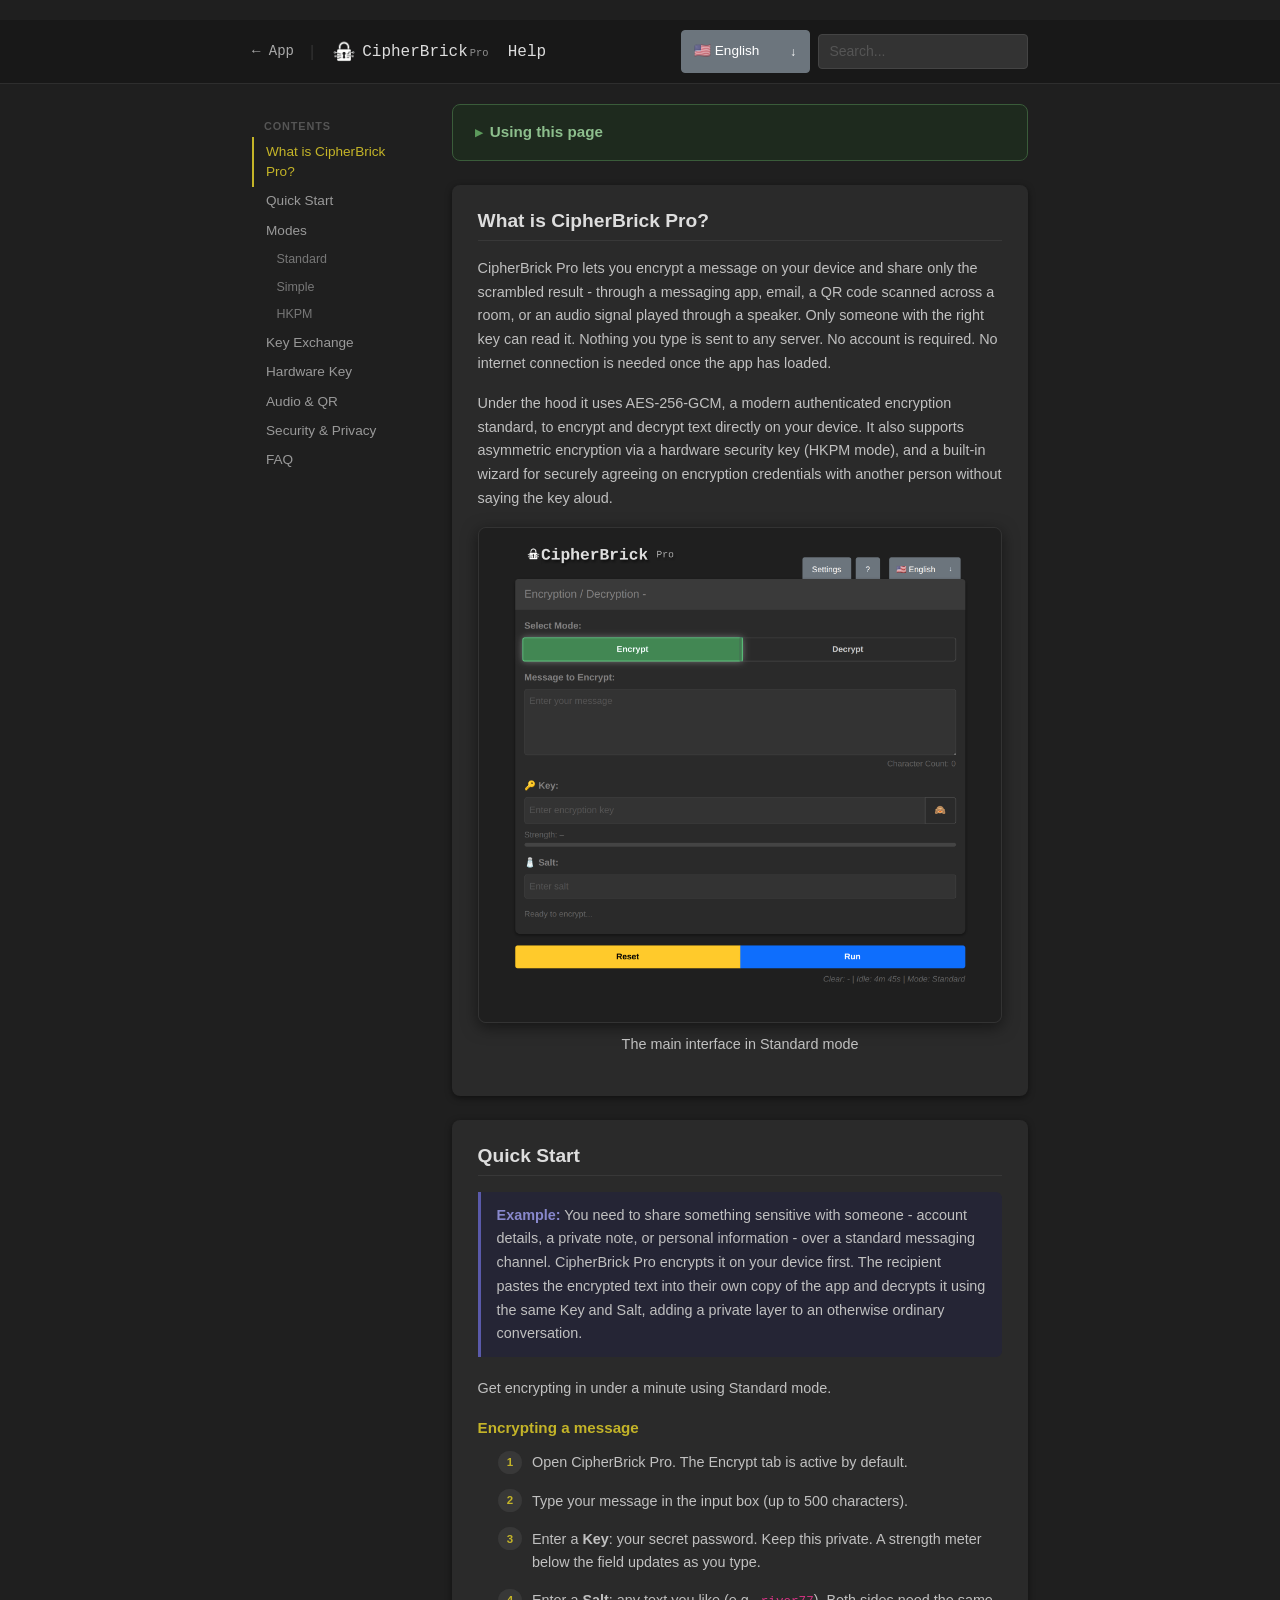
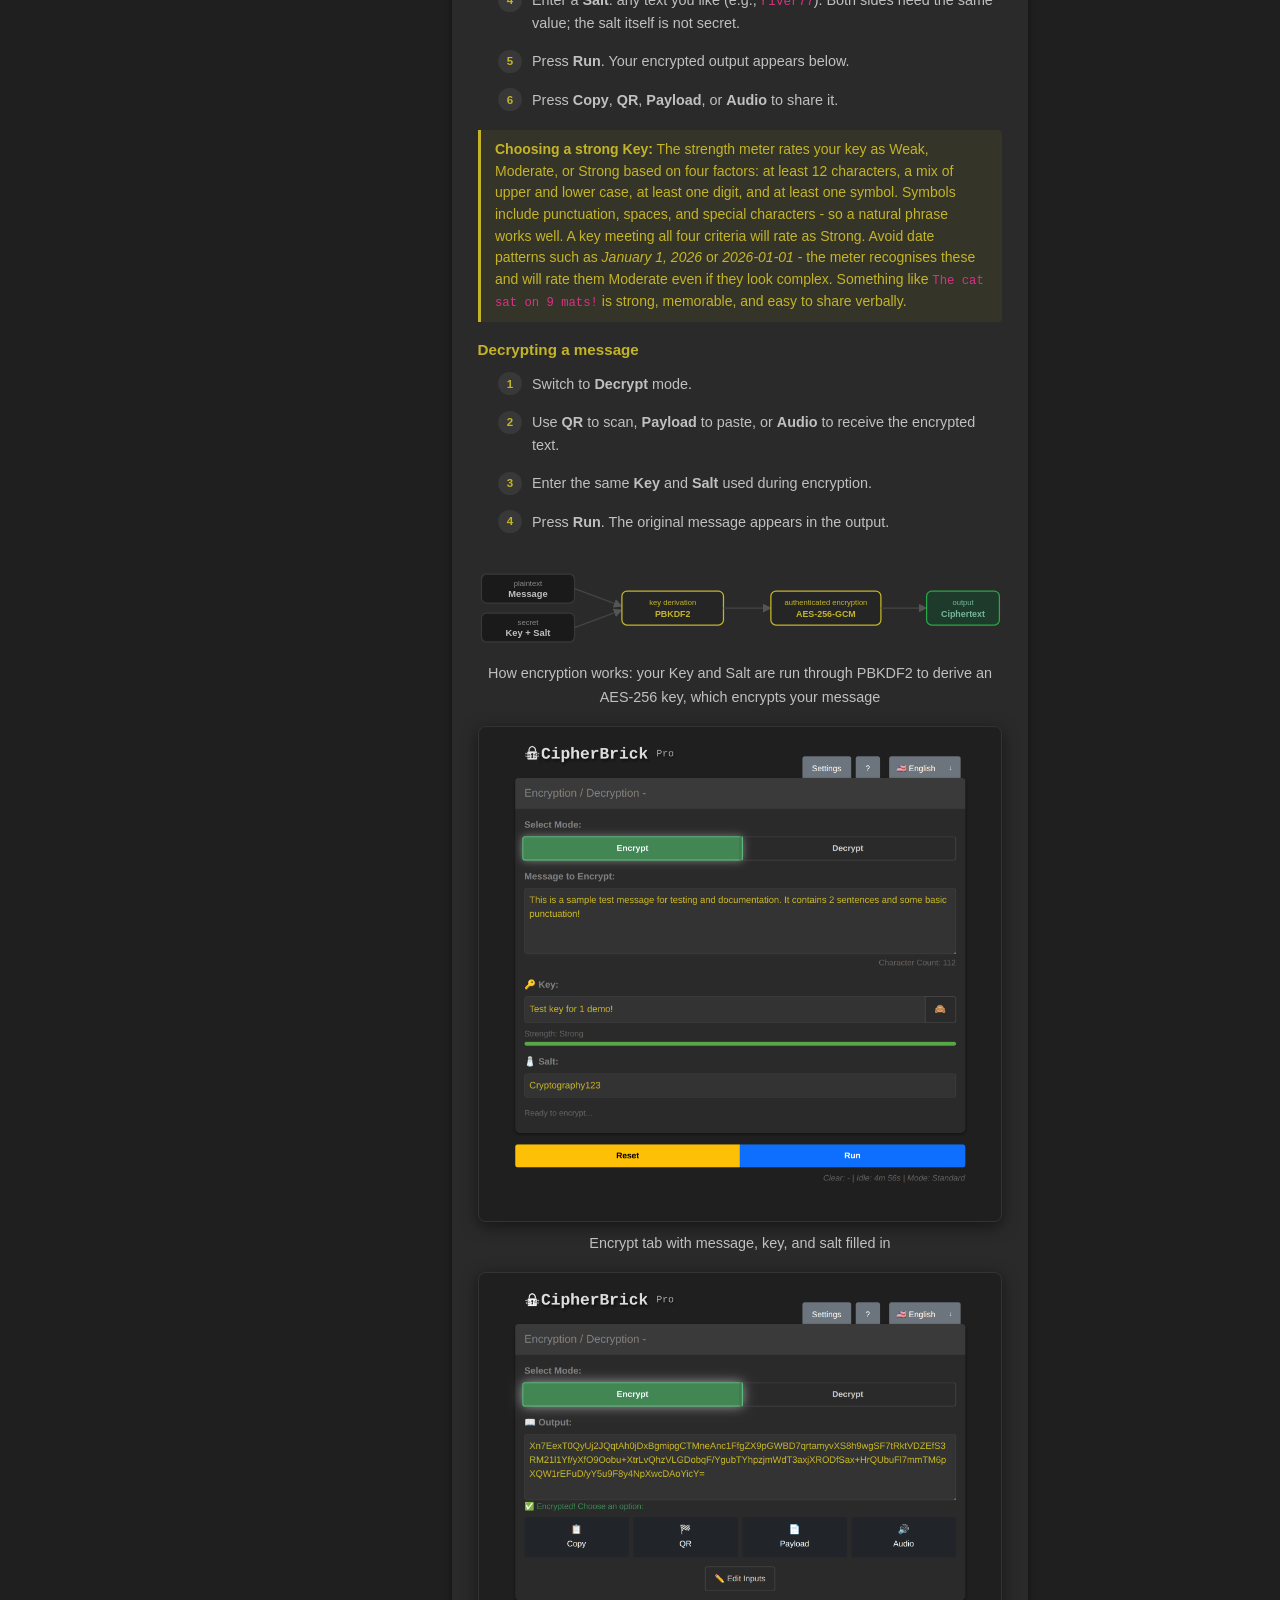
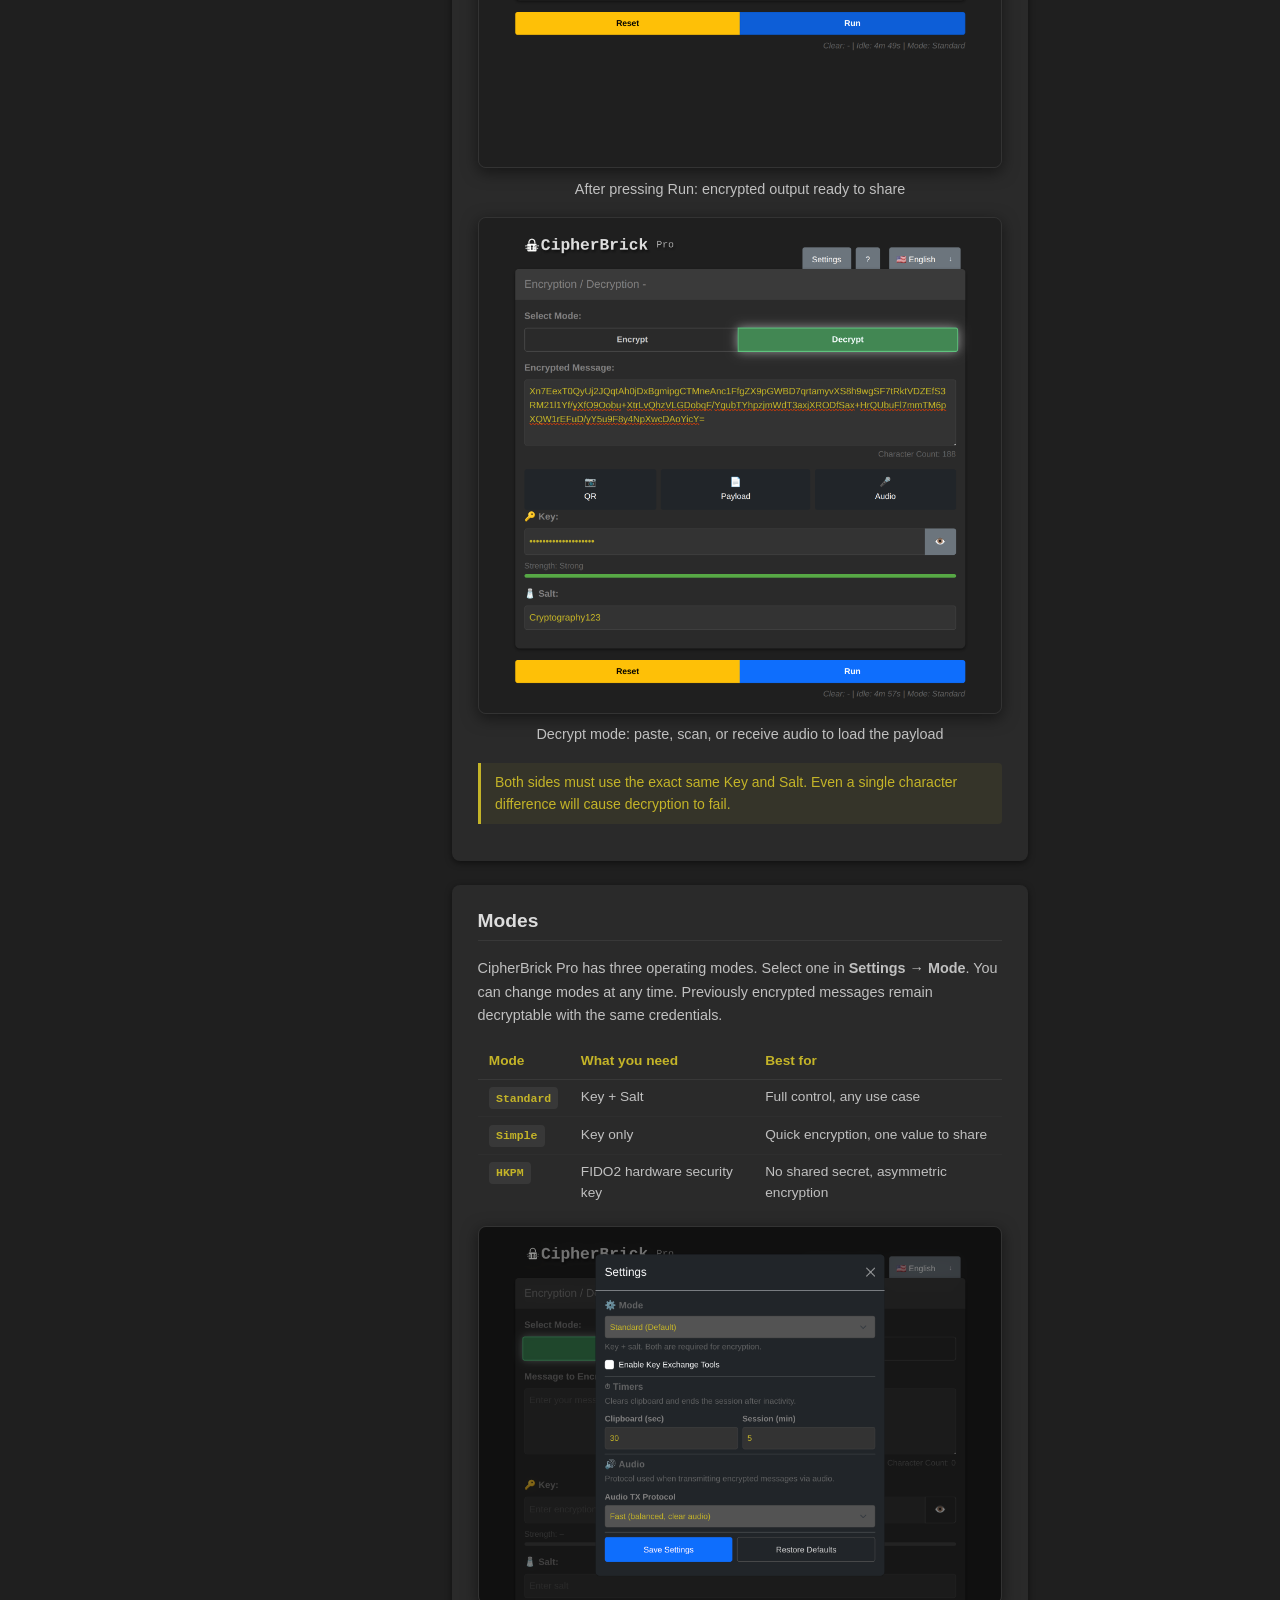
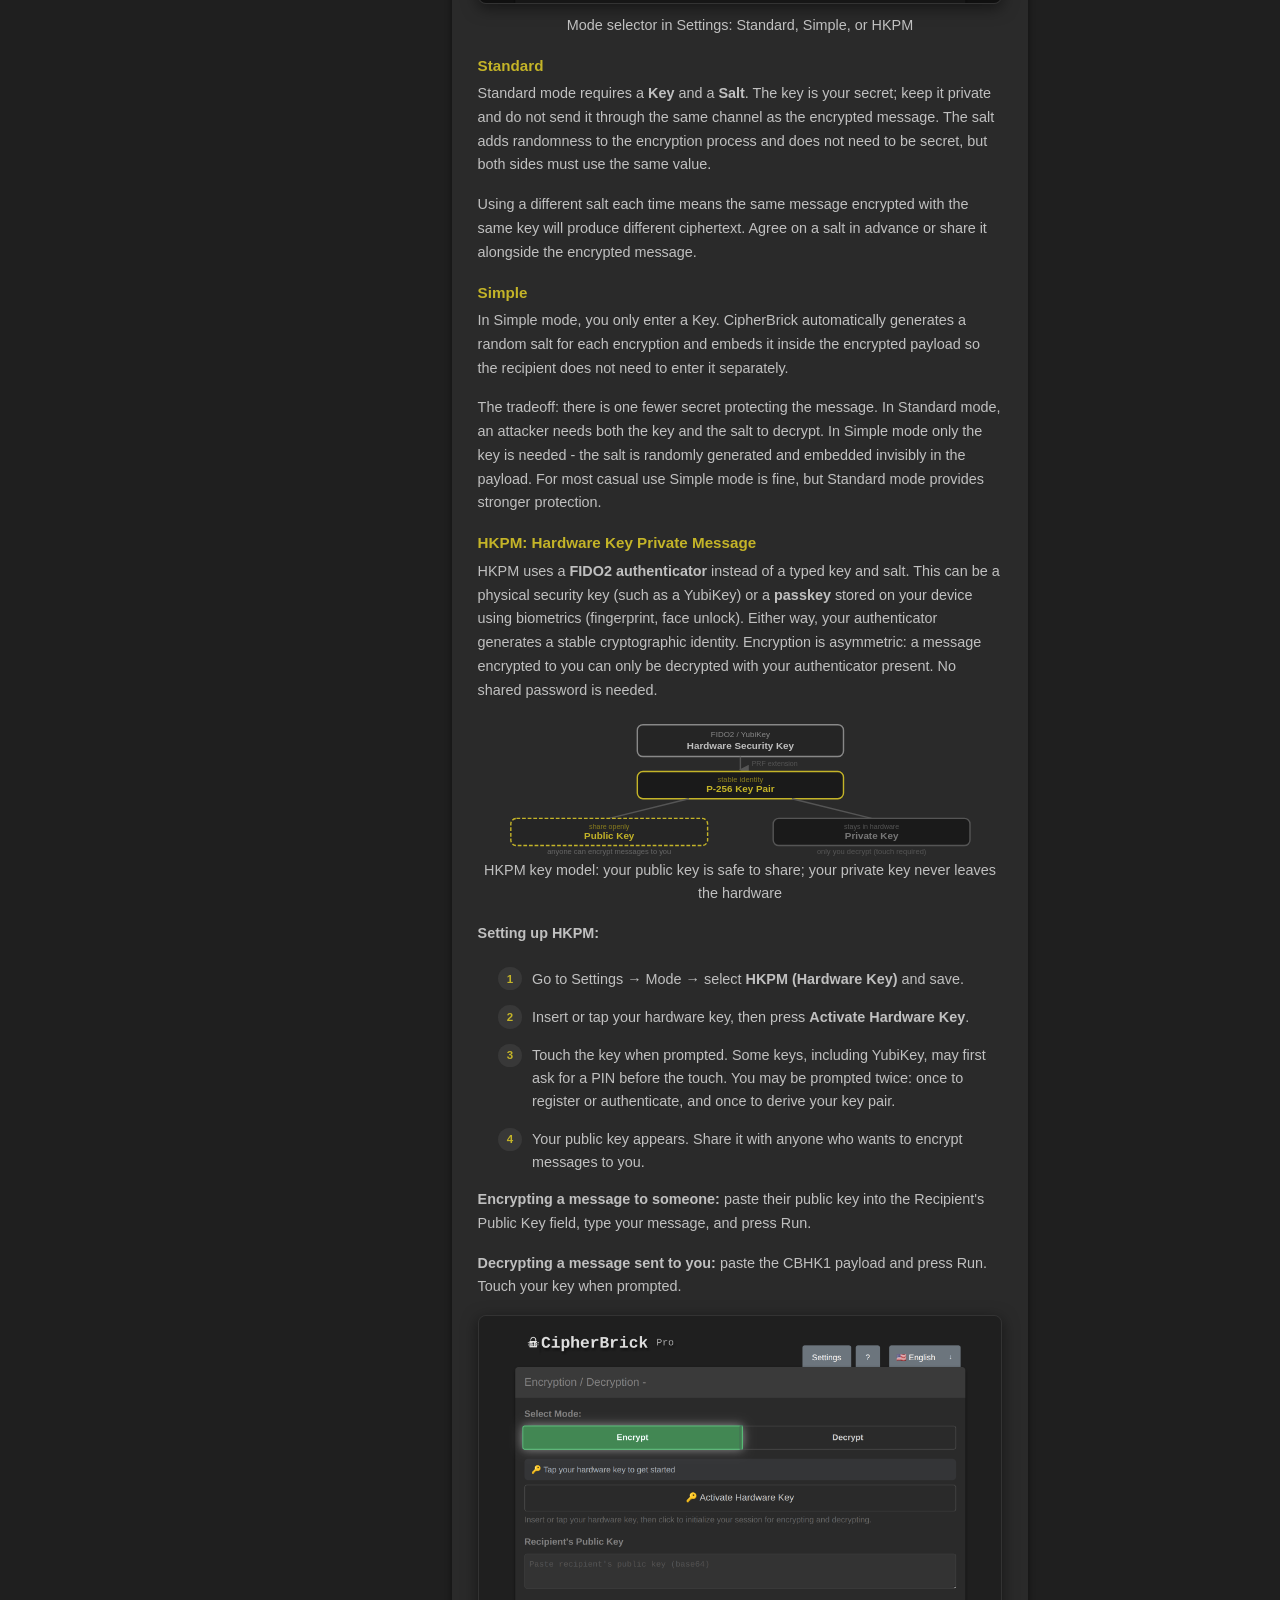
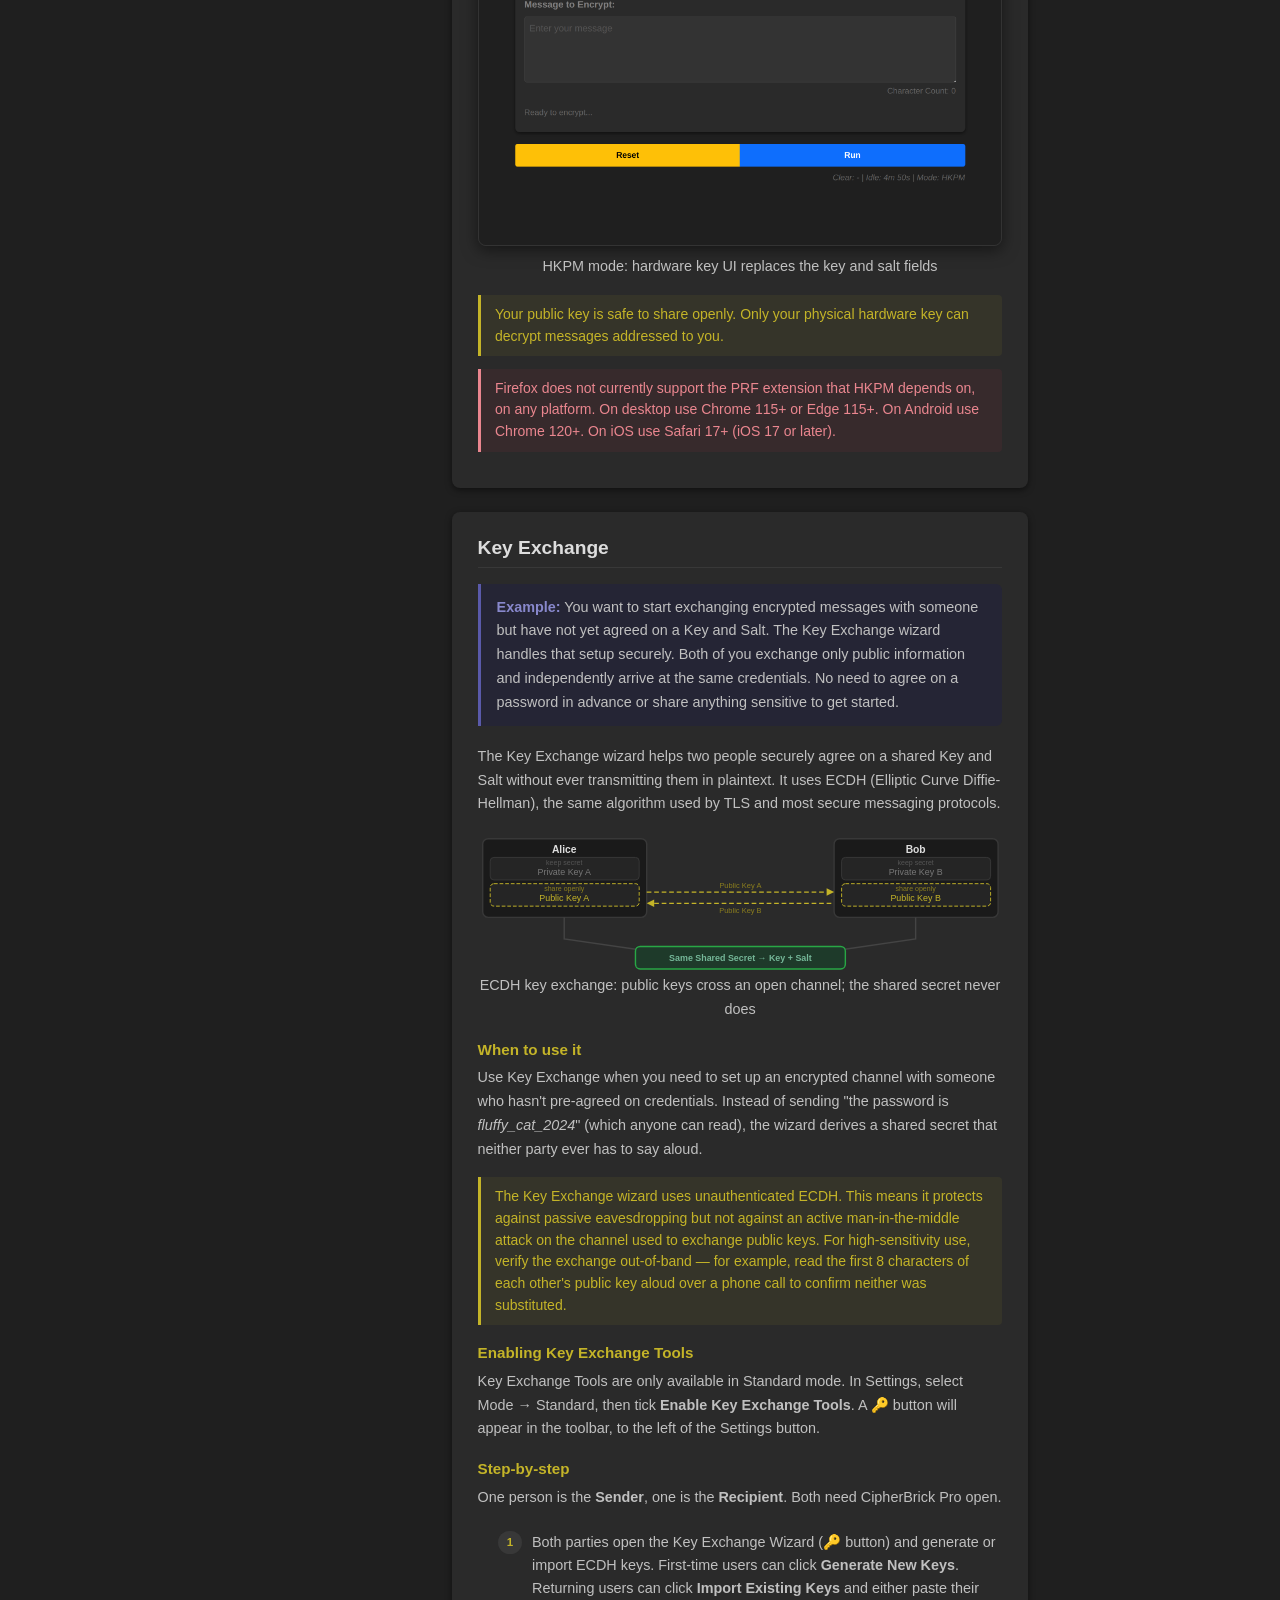
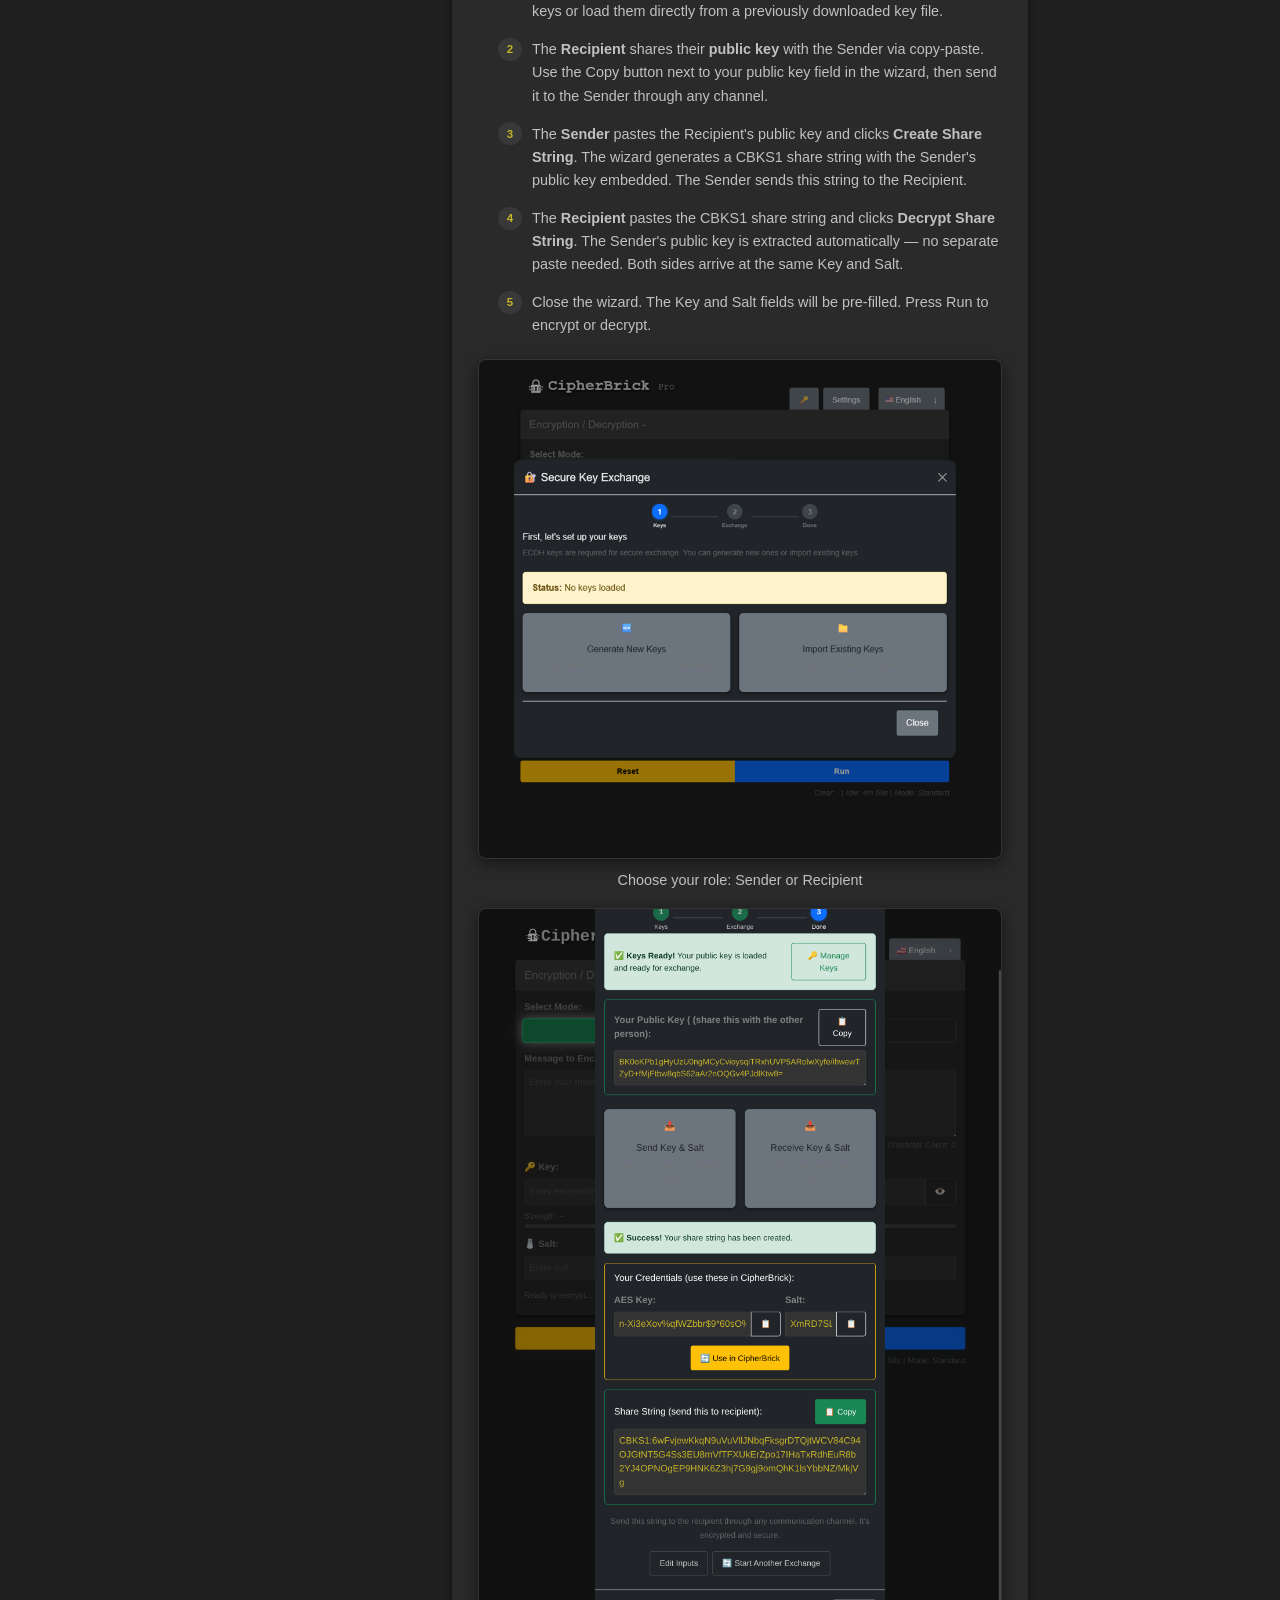
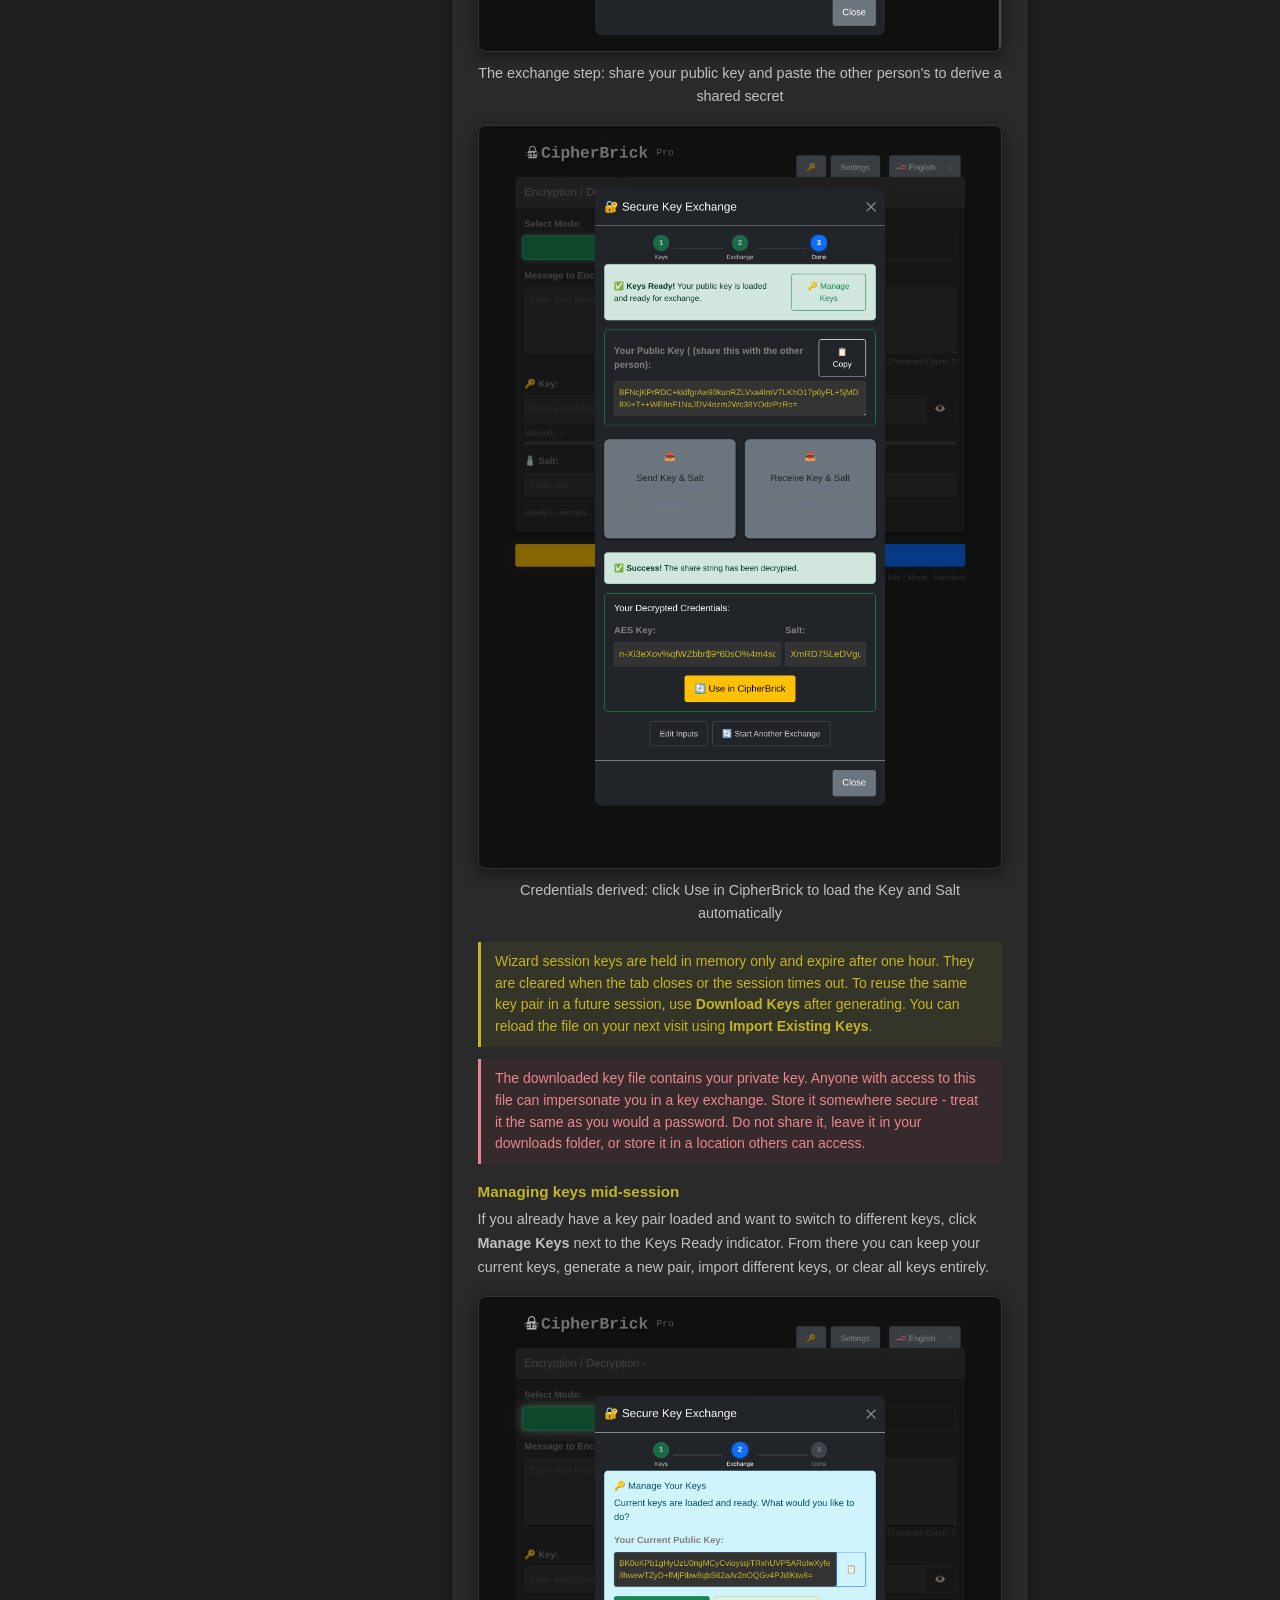
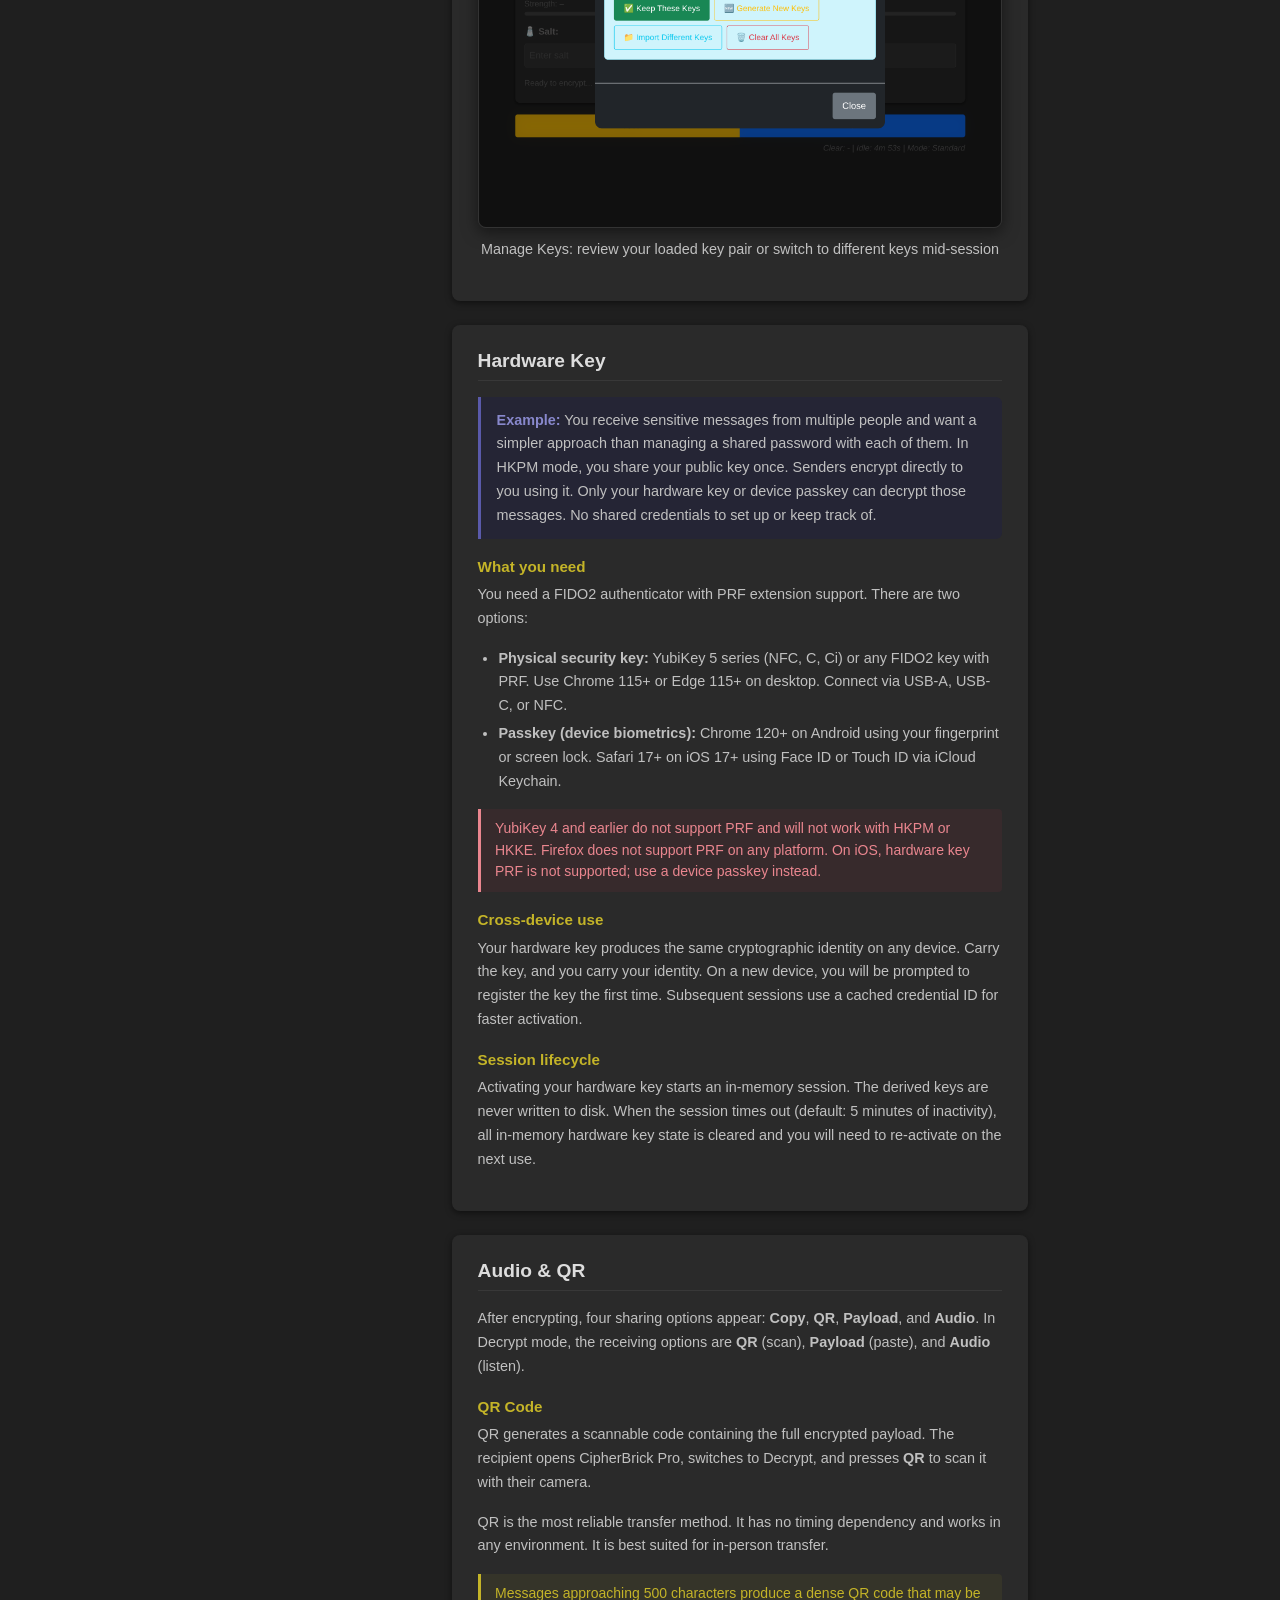
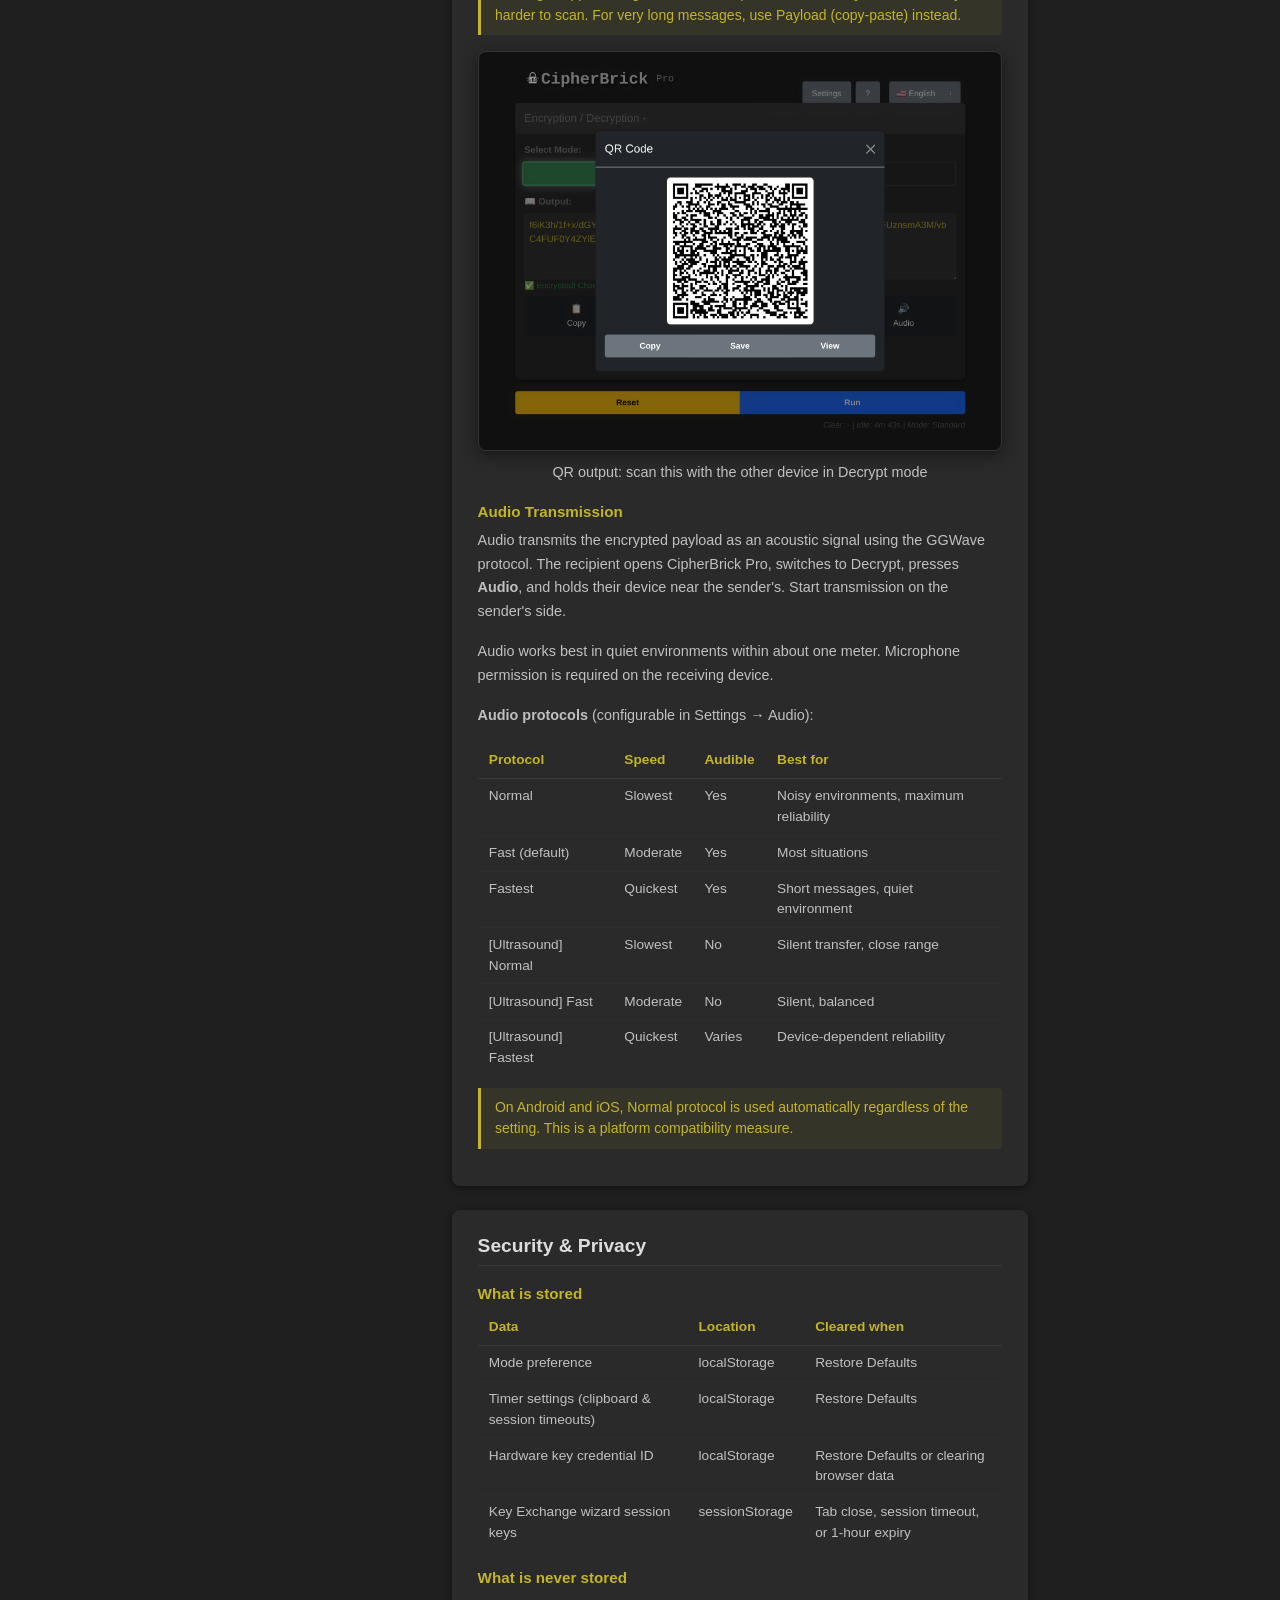
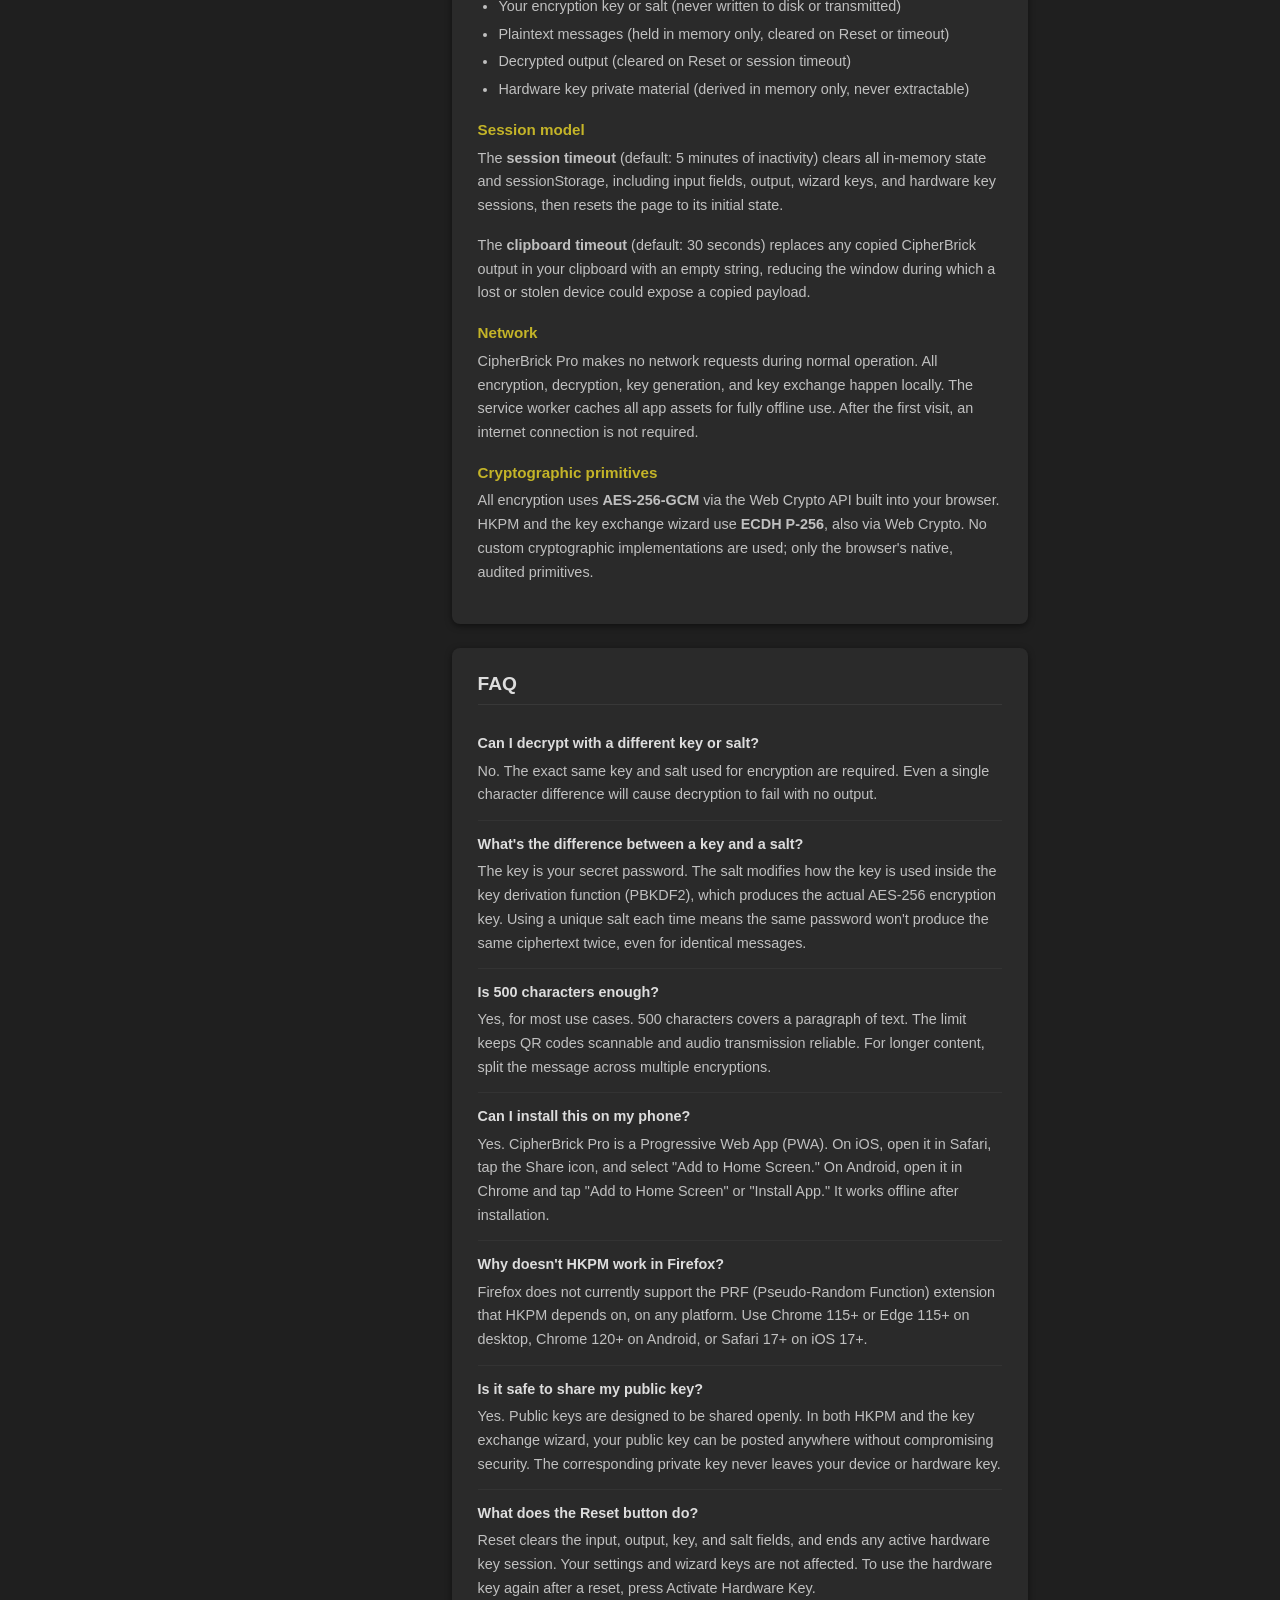
==== commit 32640f31: "Security hardening and documentation corrections from code review - Fix modulo bias in wizard.js key" ====
--- a/help.html
+++ b/help.html
@@ -796,6 +796,8 @@
           <h3 data-i18n="help_h_when_to_use">When to use it</h3>
           <p data-i18n-html="help_when_to_use_p">Use Key Exchange when you need to set up an encrypted channel with someone who hasn't pre-agreed on credentials. Instead of sending "the password is <em>fluffy_cat_2024</em>" (which anyone can read), the wizard derives a shared secret that neither party ever has to say aloud.</p>
 
+          <div class="help-note" data-i18n-html="help_ke_trust_note">The Key Exchange wizard uses unauthenticated ECDH. This means it protects against passive eavesdropping but not against an active man-in-the-middle attack on the channel used to exchange public keys. For high-sensitivity use, verify the exchange out-of-band — for example, read the first 8 characters of each other's public key aloud over a phone call to confirm neither was substituted.</div>
+
           <h3 data-i18n="help_h_enabling_ke">Enabling Key Exchange Tools</h3>
           <p data-i18n-html="help_enabling_ke_p">Key Exchange Tools are only available in Standard mode. In Settings, select Mode &#8594; Standard, then tick <strong>Enable Key Exchange Tools</strong>. A &#128273; button appears in the top-right corner of the app.</p>
 
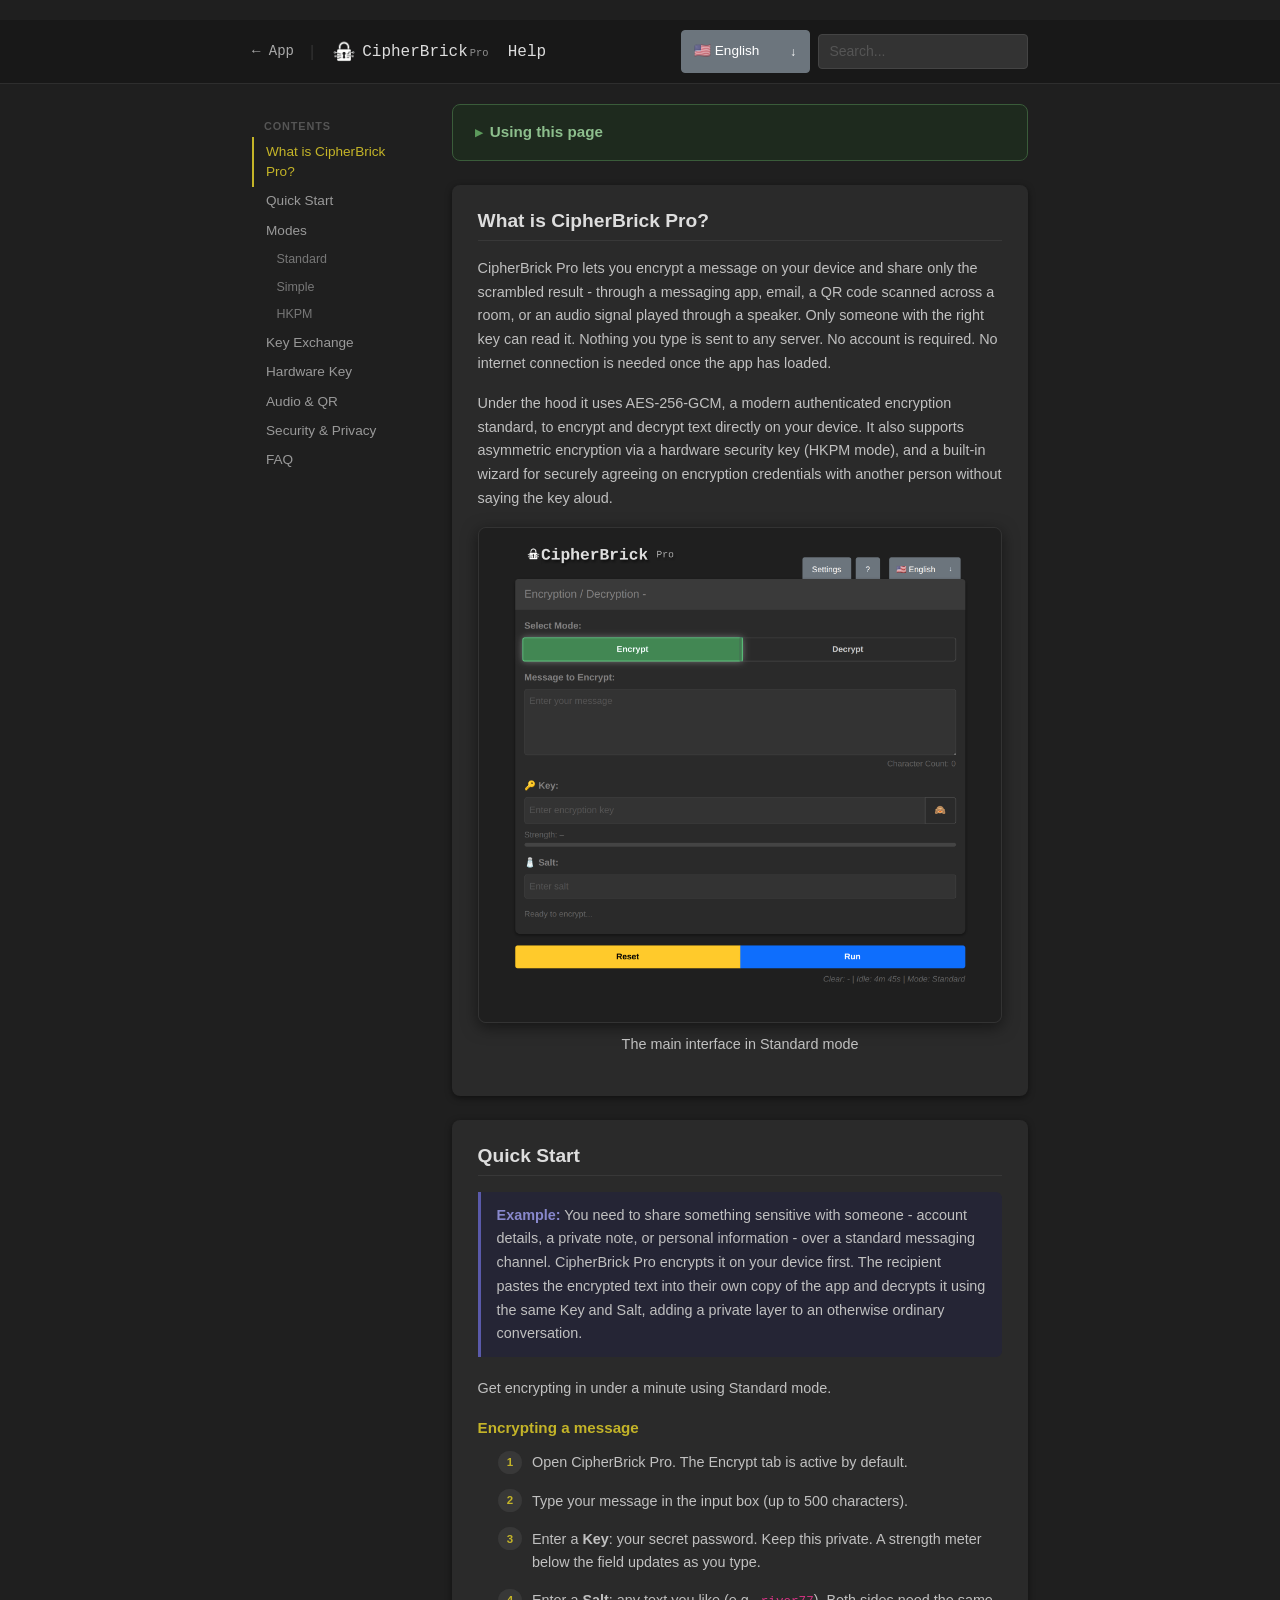
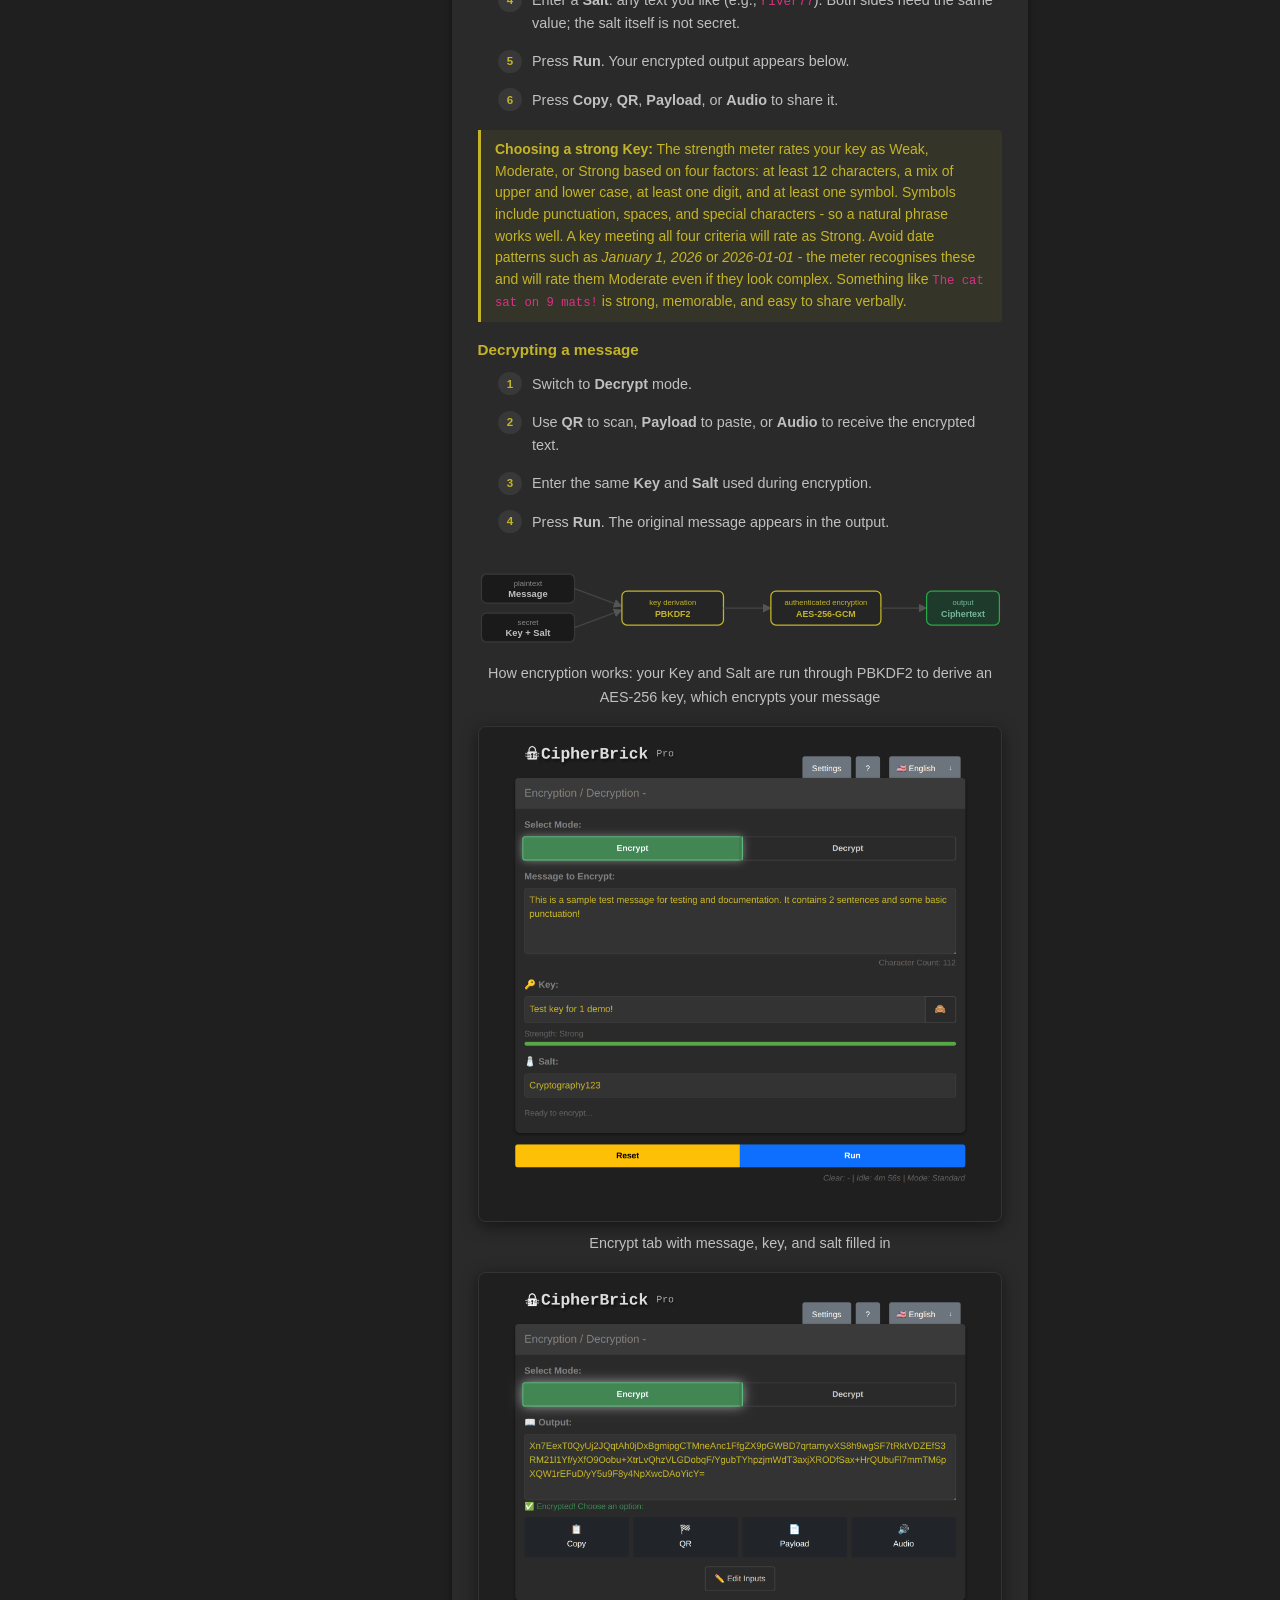
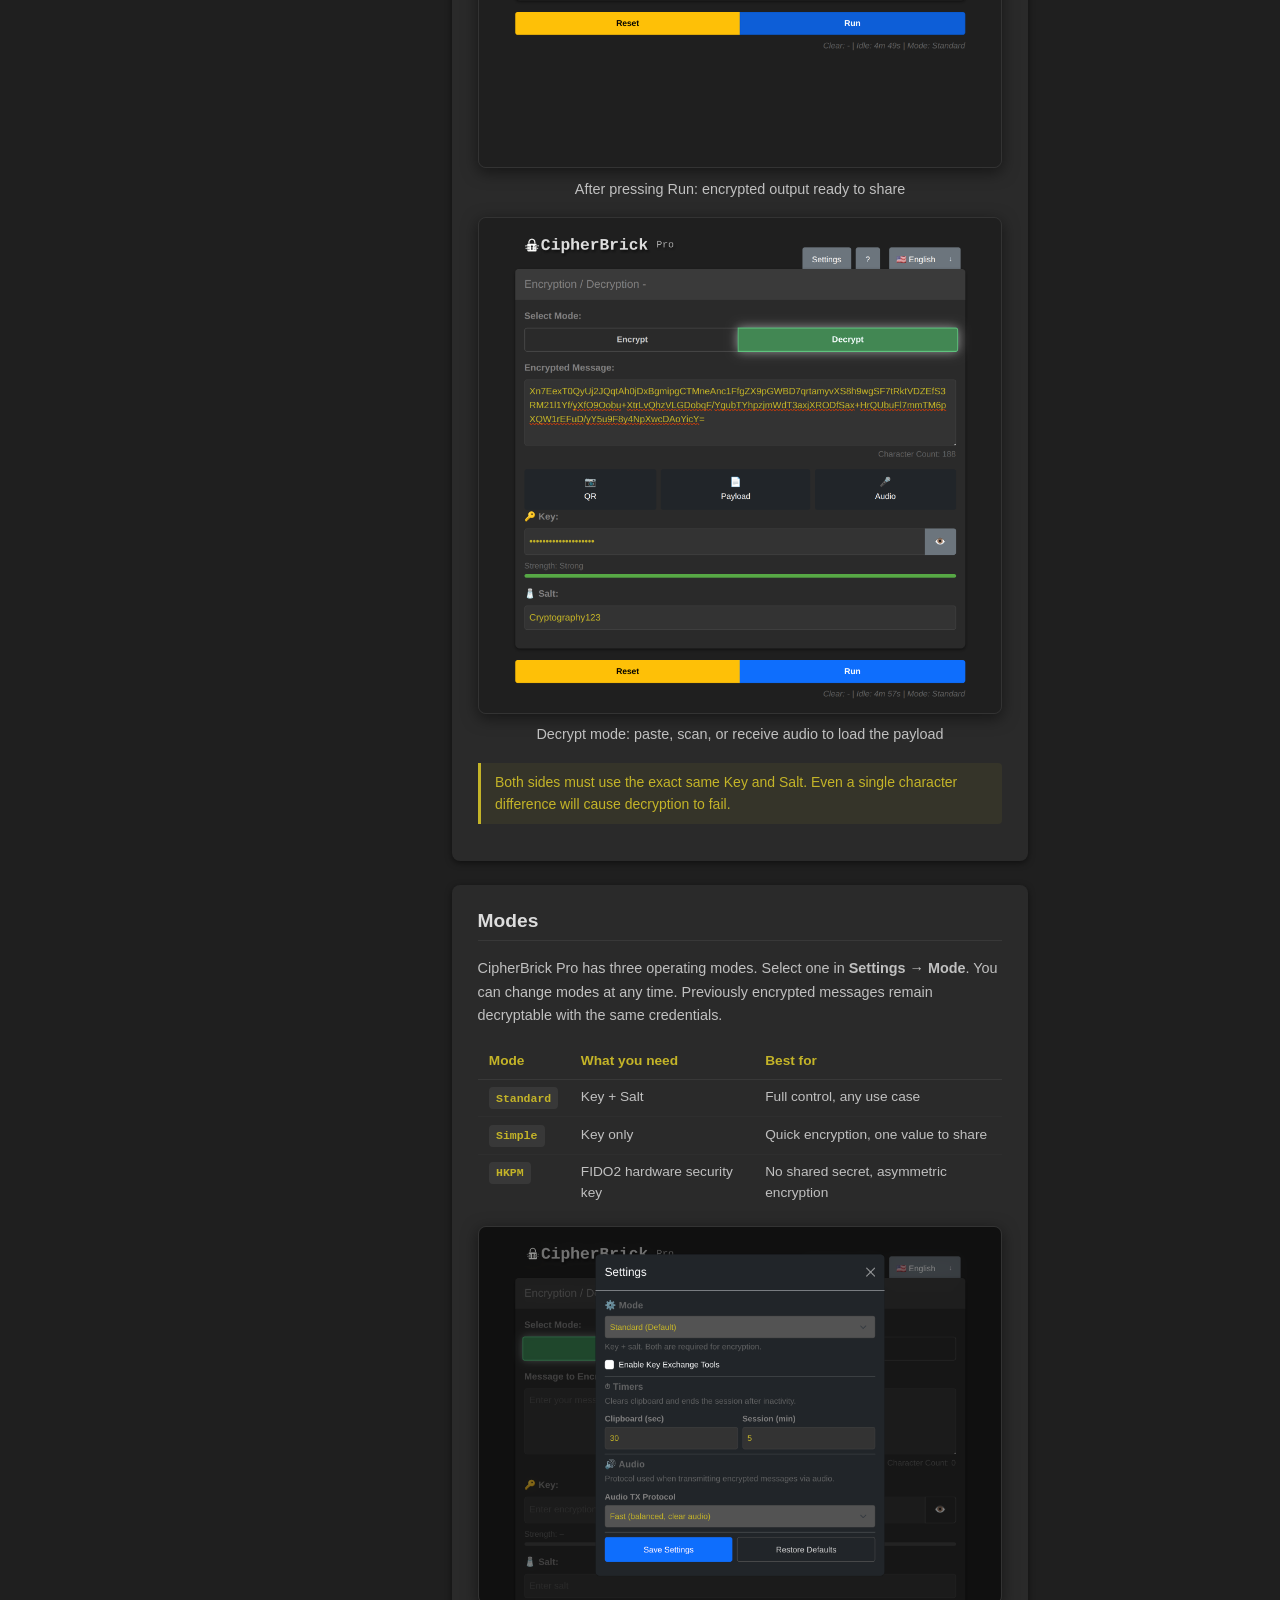
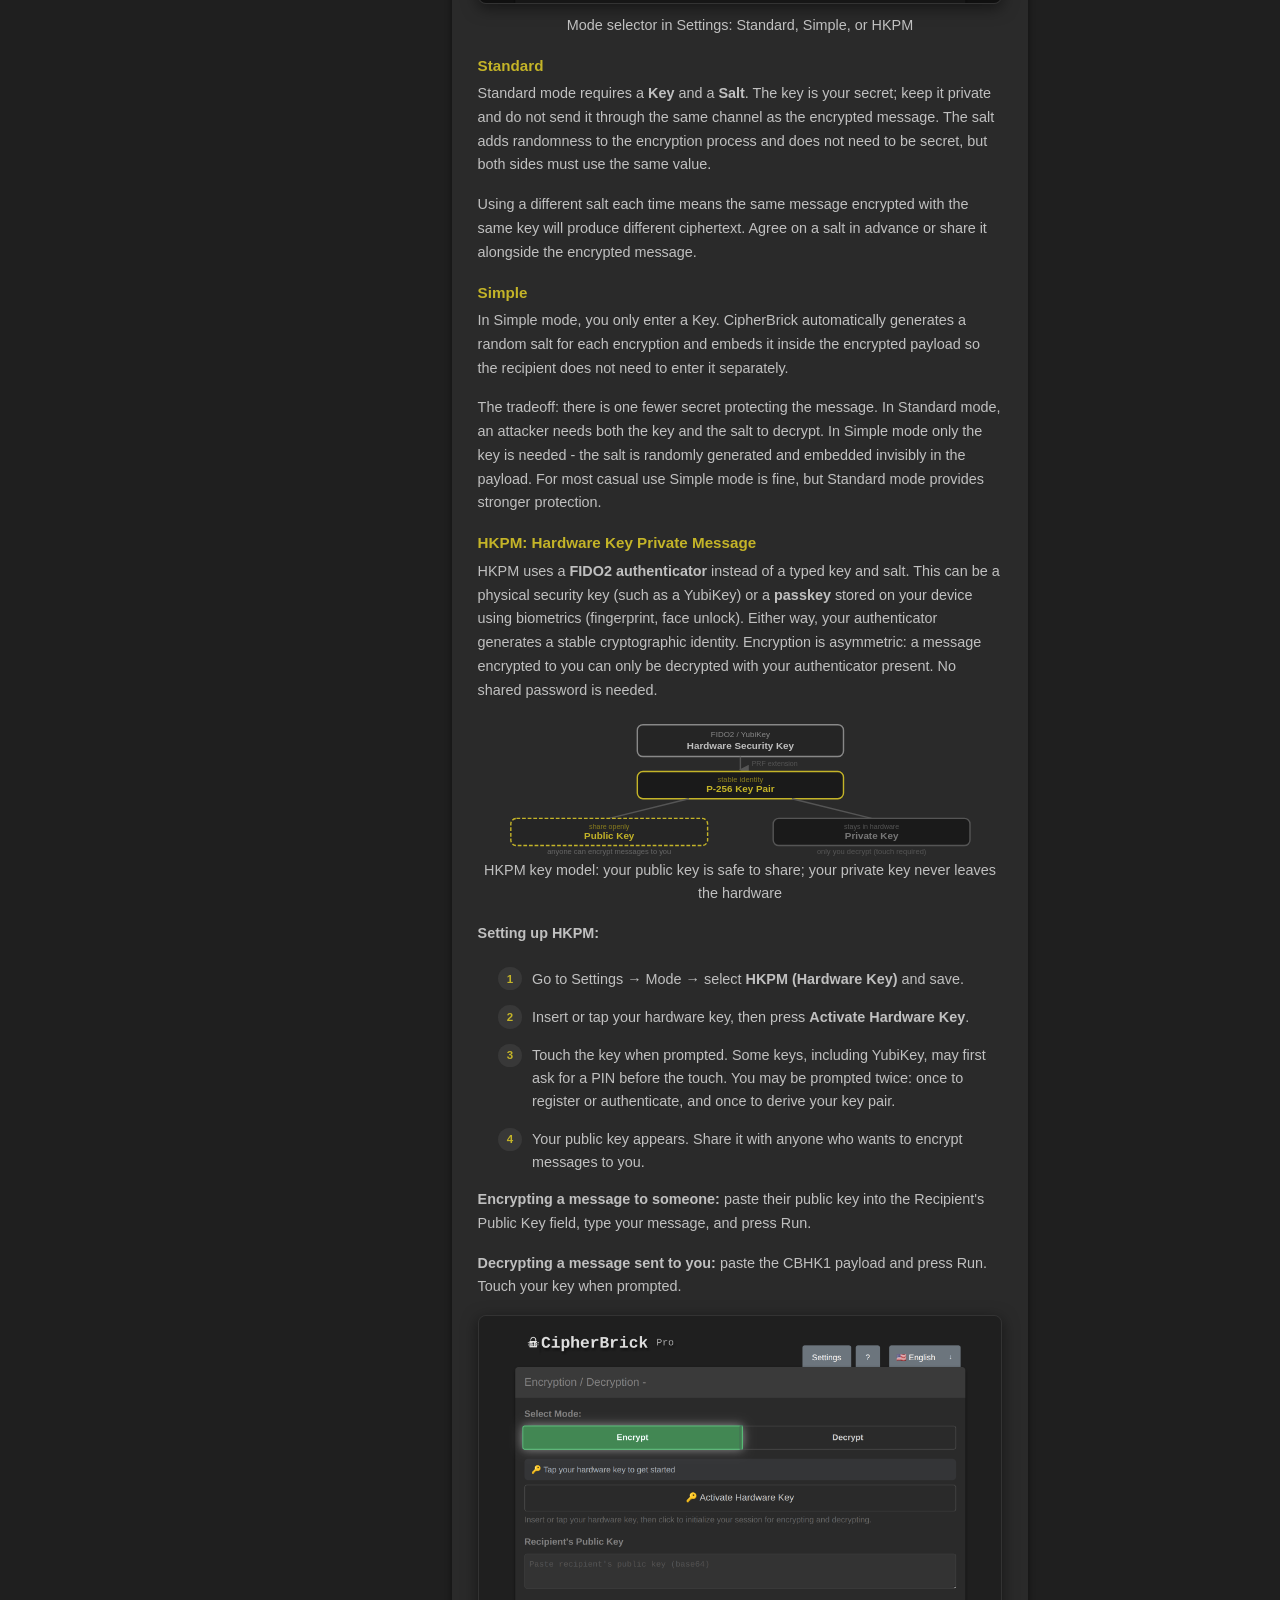
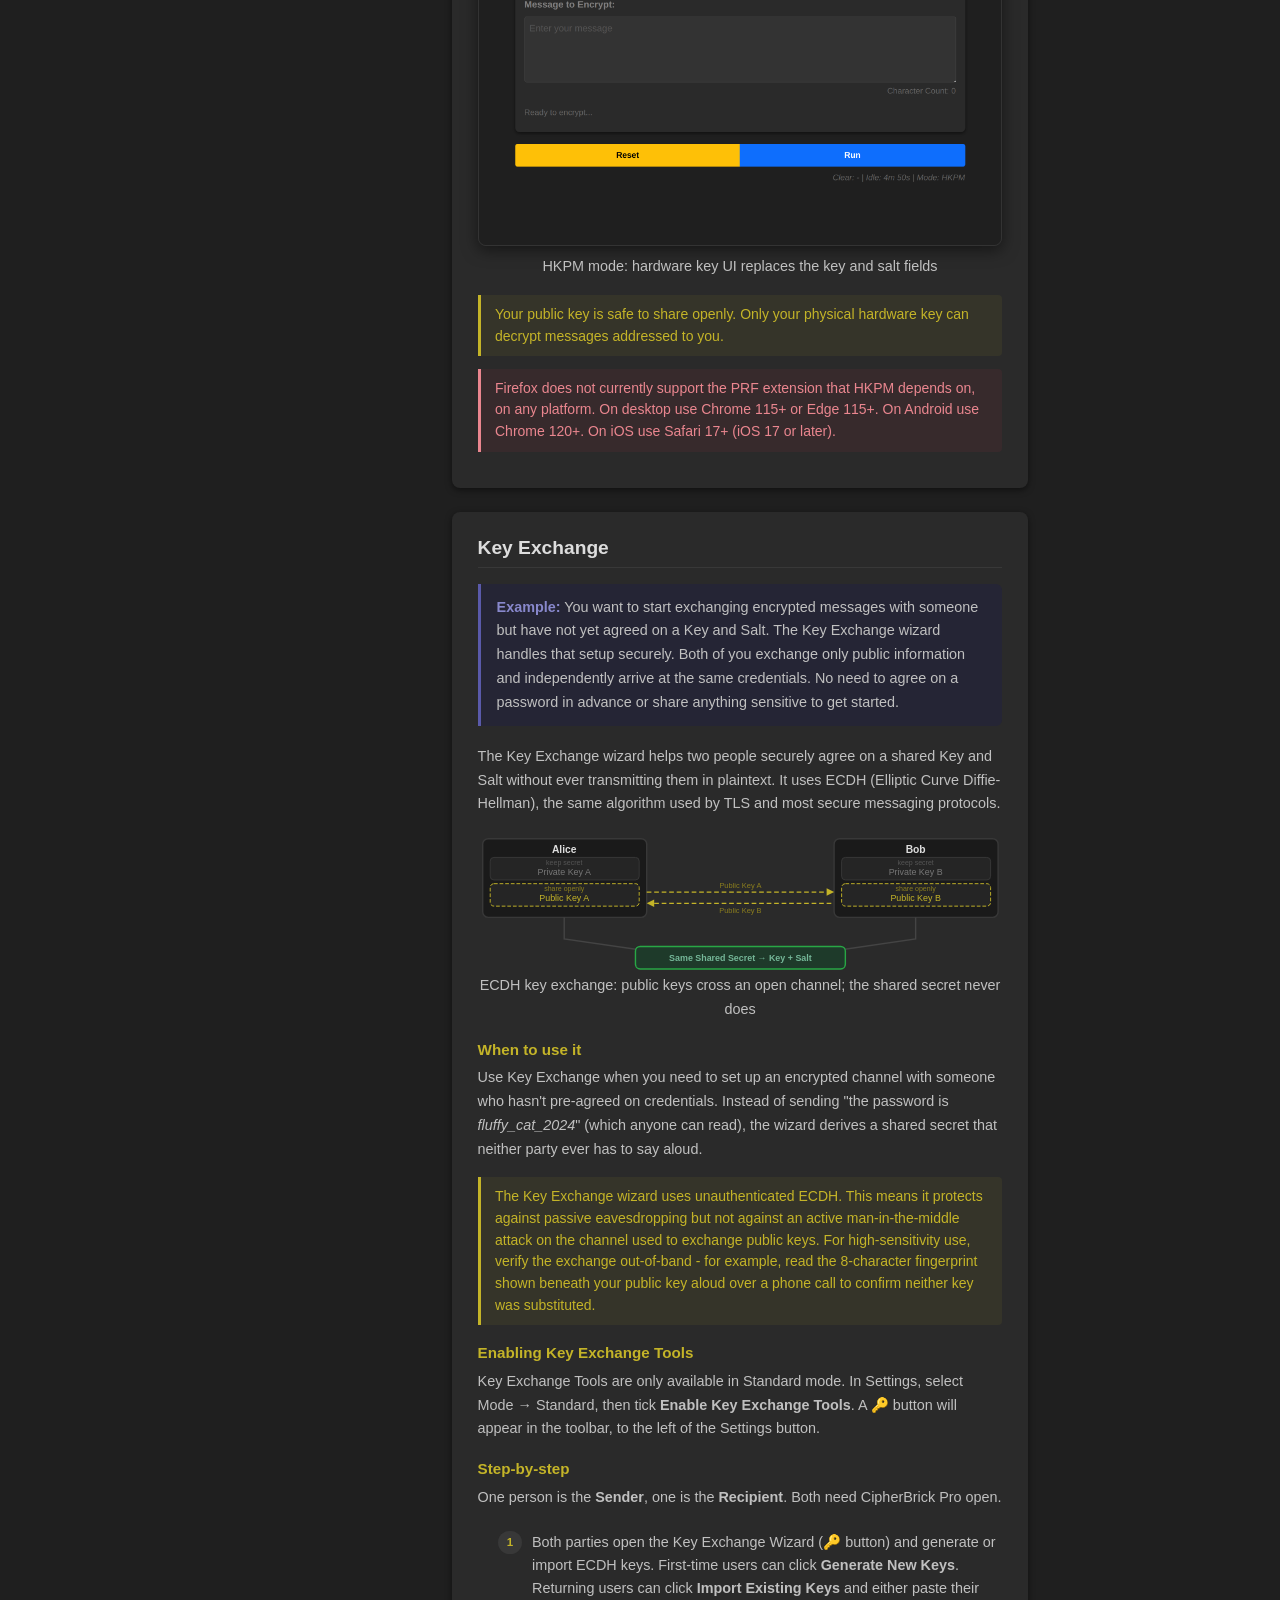
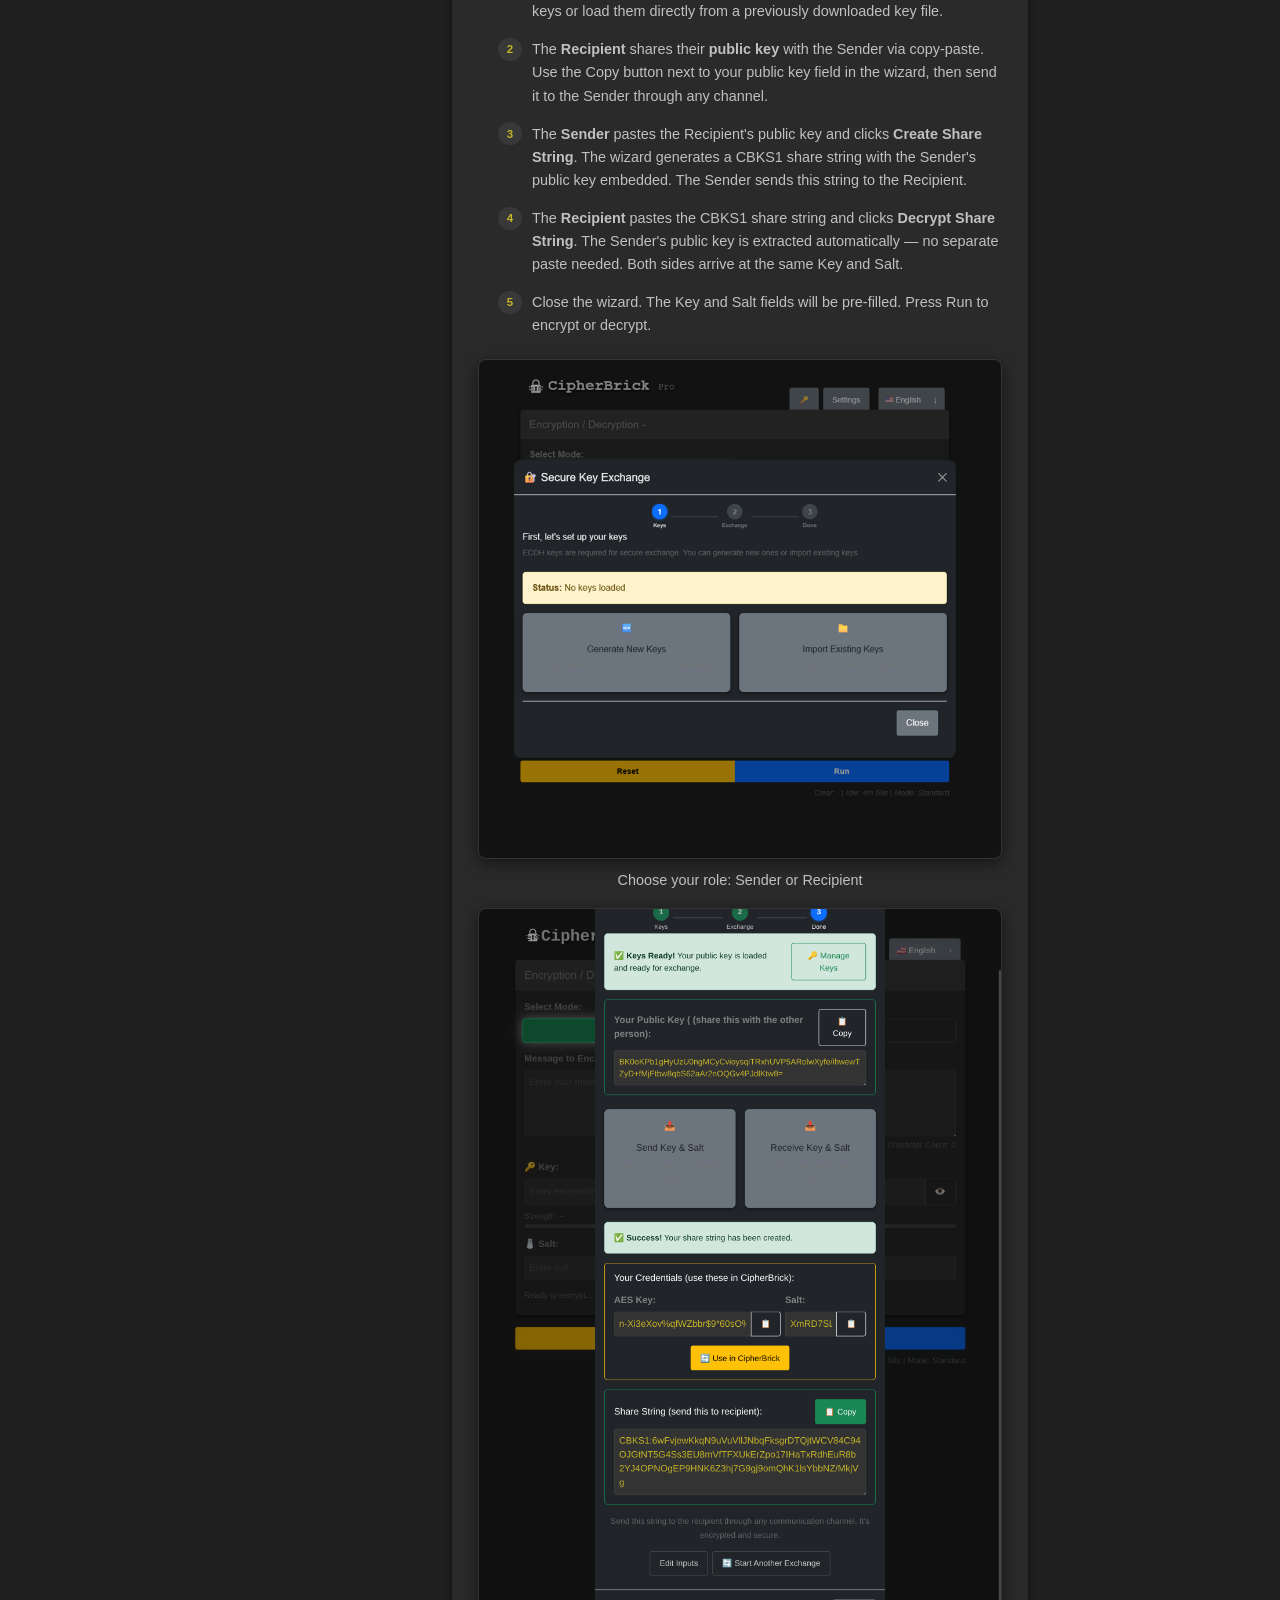
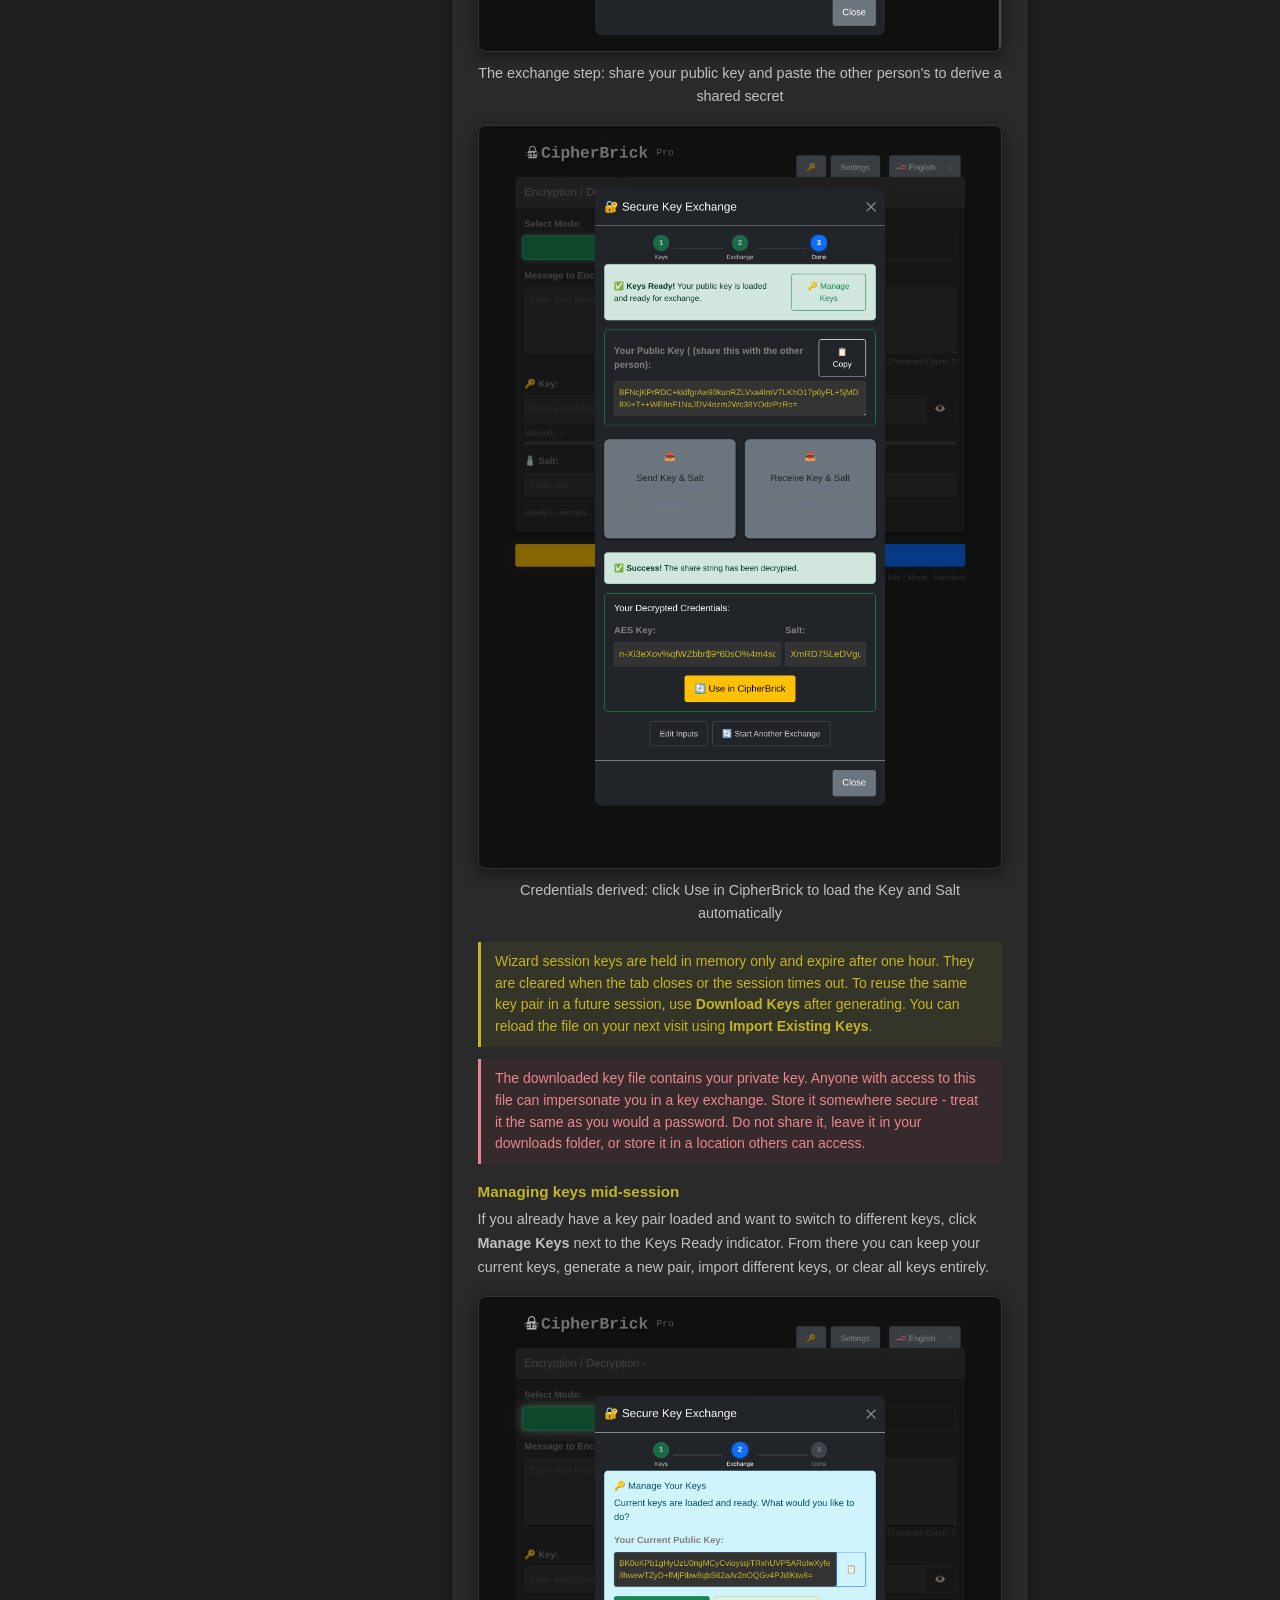
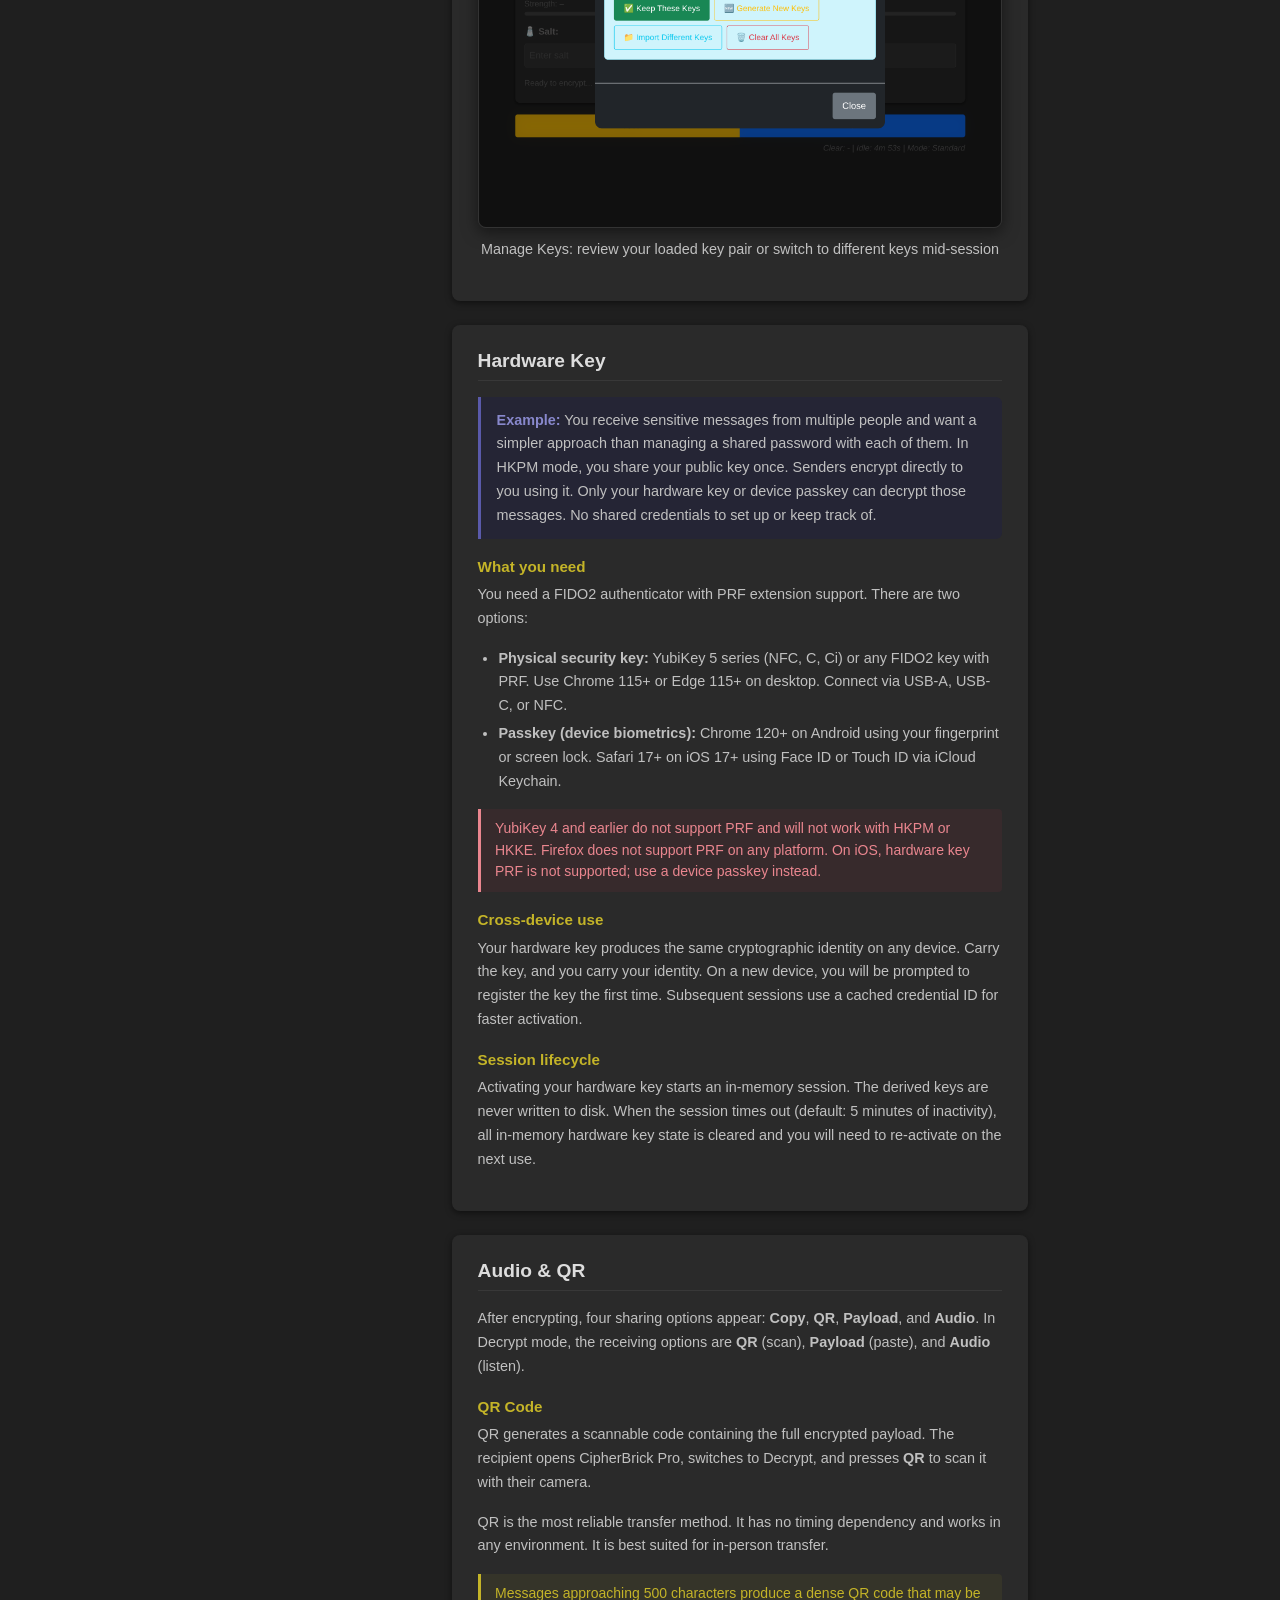
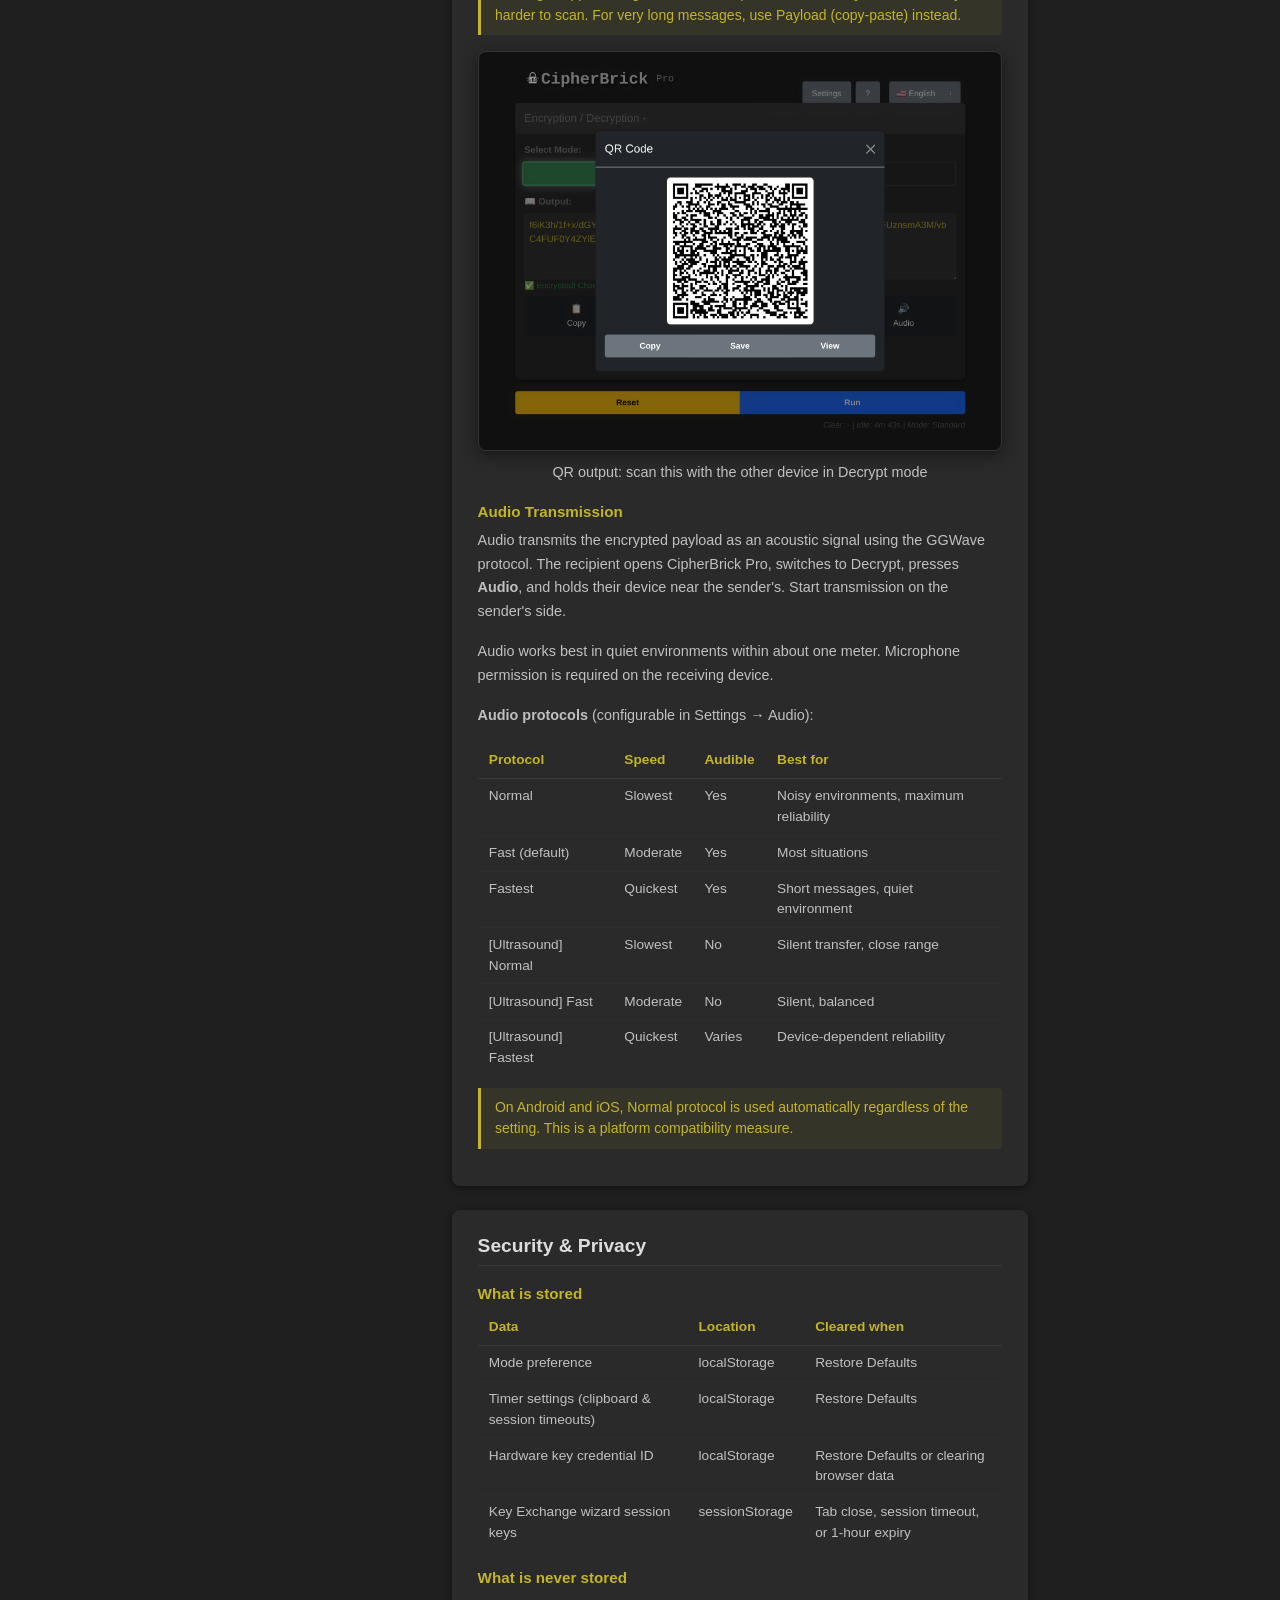
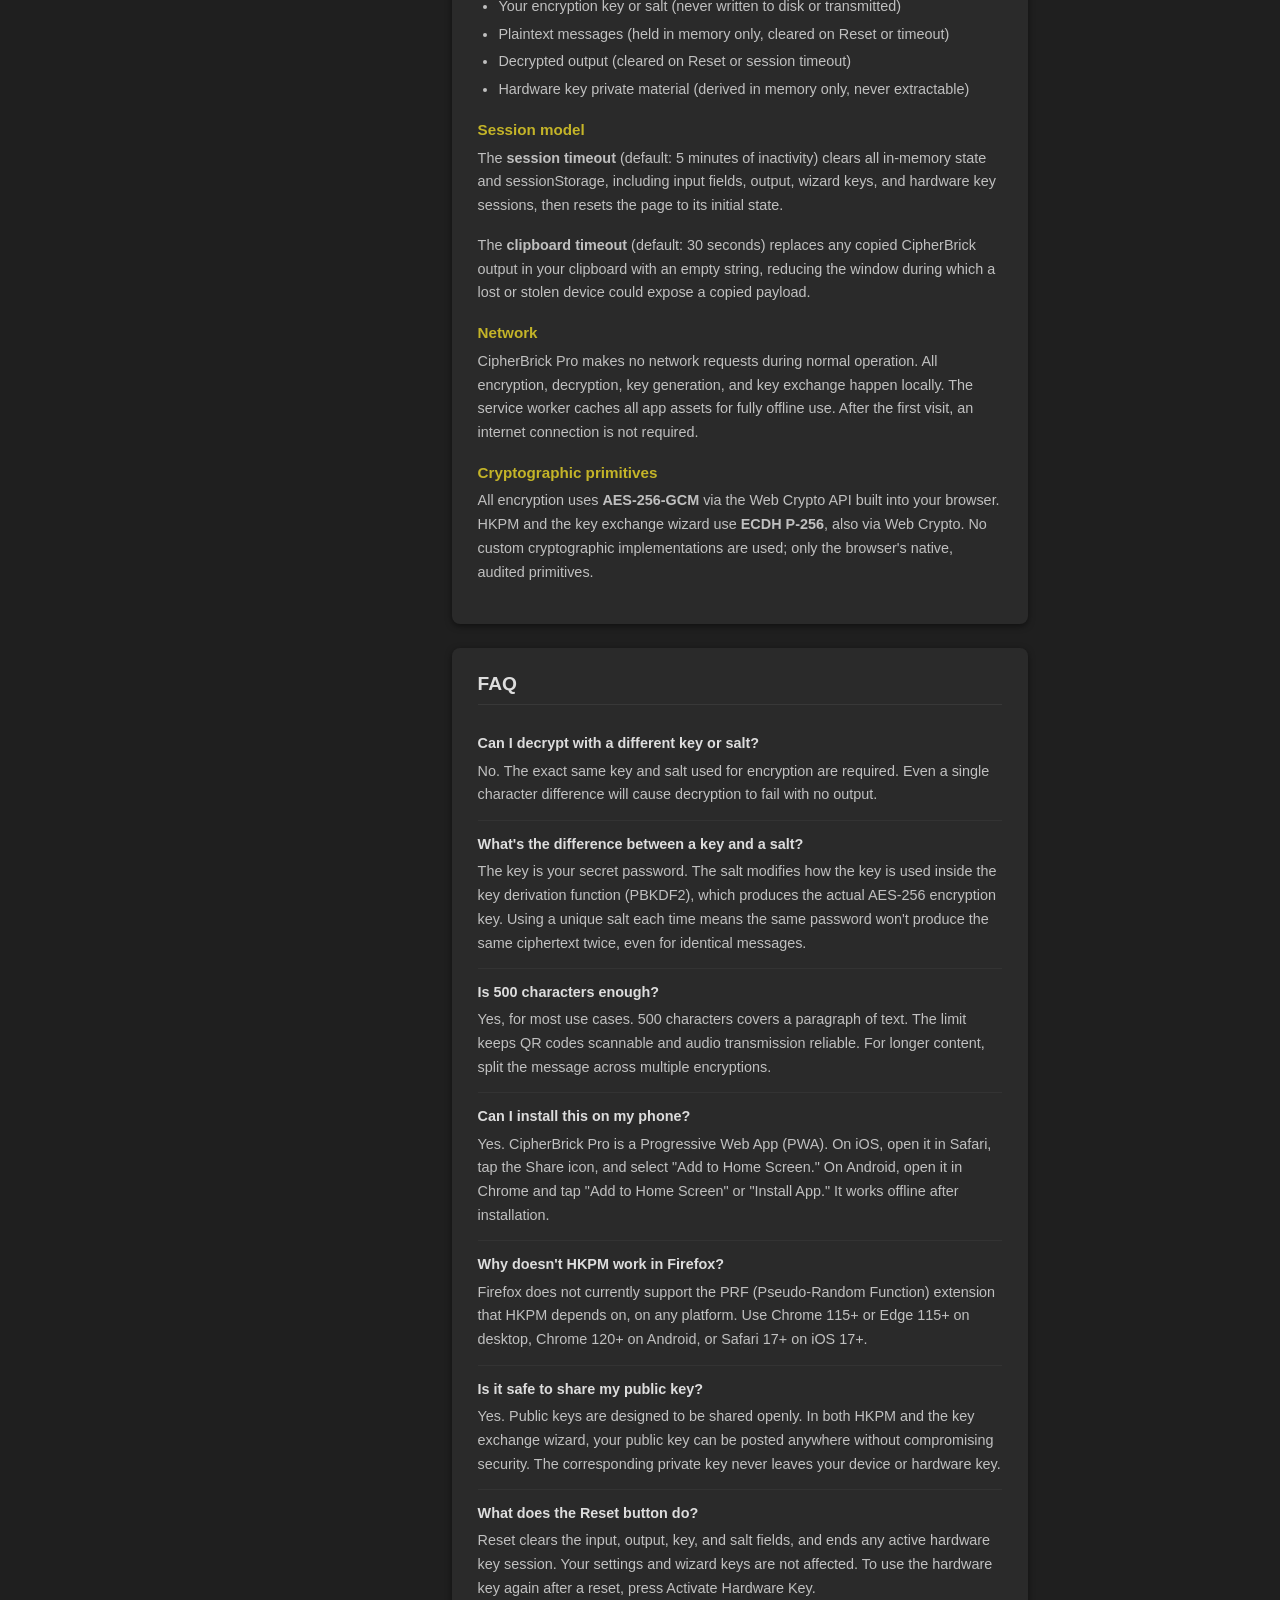
==== commit 9fbbbcd7: "Fix CSP regression and add key fingerprint display to wizard - Remove dead inline <script> that set " ====
--- a/help.html
+++ b/help.html
@@ -796,7 +796,7 @@
           <h3 data-i18n="help_h_when_to_use">When to use it</h3>
           <p data-i18n-html="help_when_to_use_p">Use Key Exchange when you need to set up an encrypted channel with someone who hasn't pre-agreed on credentials. Instead of sending "the password is <em>fluffy_cat_2024</em>" (which anyone can read), the wizard derives a shared secret that neither party ever has to say aloud.</p>
 
-          <div class="help-note" data-i18n-html="help_ke_trust_note">The Key Exchange wizard uses unauthenticated ECDH. This means it protects against passive eavesdropping but not against an active man-in-the-middle attack on the channel used to exchange public keys. For high-sensitivity use, verify the exchange out-of-band — for example, read the first 8 characters of each other's public key aloud over a phone call to confirm neither was substituted.</div>
+          <div class="help-note" data-i18n-html="help_ke_trust_note">The Key Exchange wizard uses unauthenticated ECDH. This means it protects against passive eavesdropping but not against an active man-in-the-middle attack on the channel used to exchange public keys. For high-sensitivity use, verify the exchange out-of-band - for example, read the 8-character fingerprint shown beneath your public key aloud over a phone call to confirm neither key was substituted.</div>
 
           <h3 data-i18n="help_h_enabling_ke">Enabling Key Exchange Tools</h3>
           <p data-i18n-html="help_enabling_ke_p">Key Exchange Tools are only available in Standard mode. In Settings, select Mode &#8594; Standard, then tick <strong>Enable Key Exchange Tools</strong>. A &#128273; button appears in the top-right corner of the app.</p>
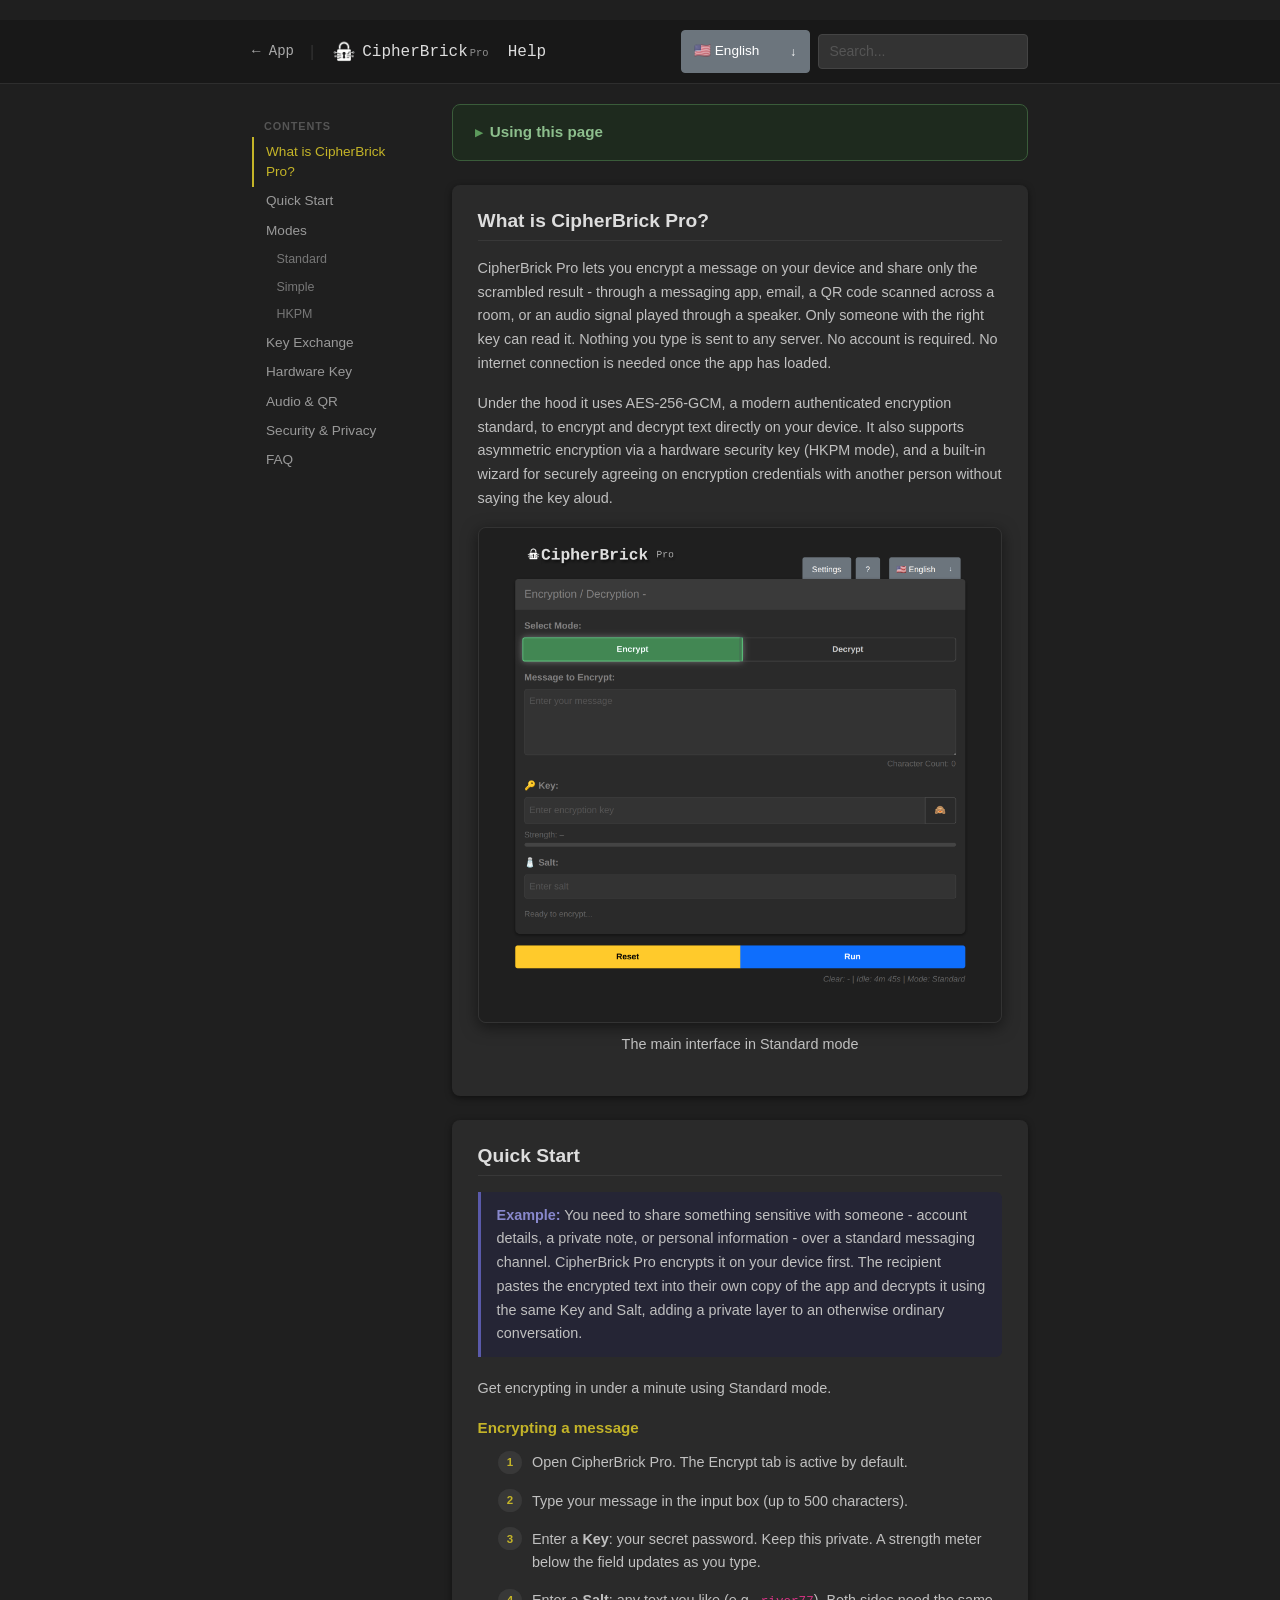
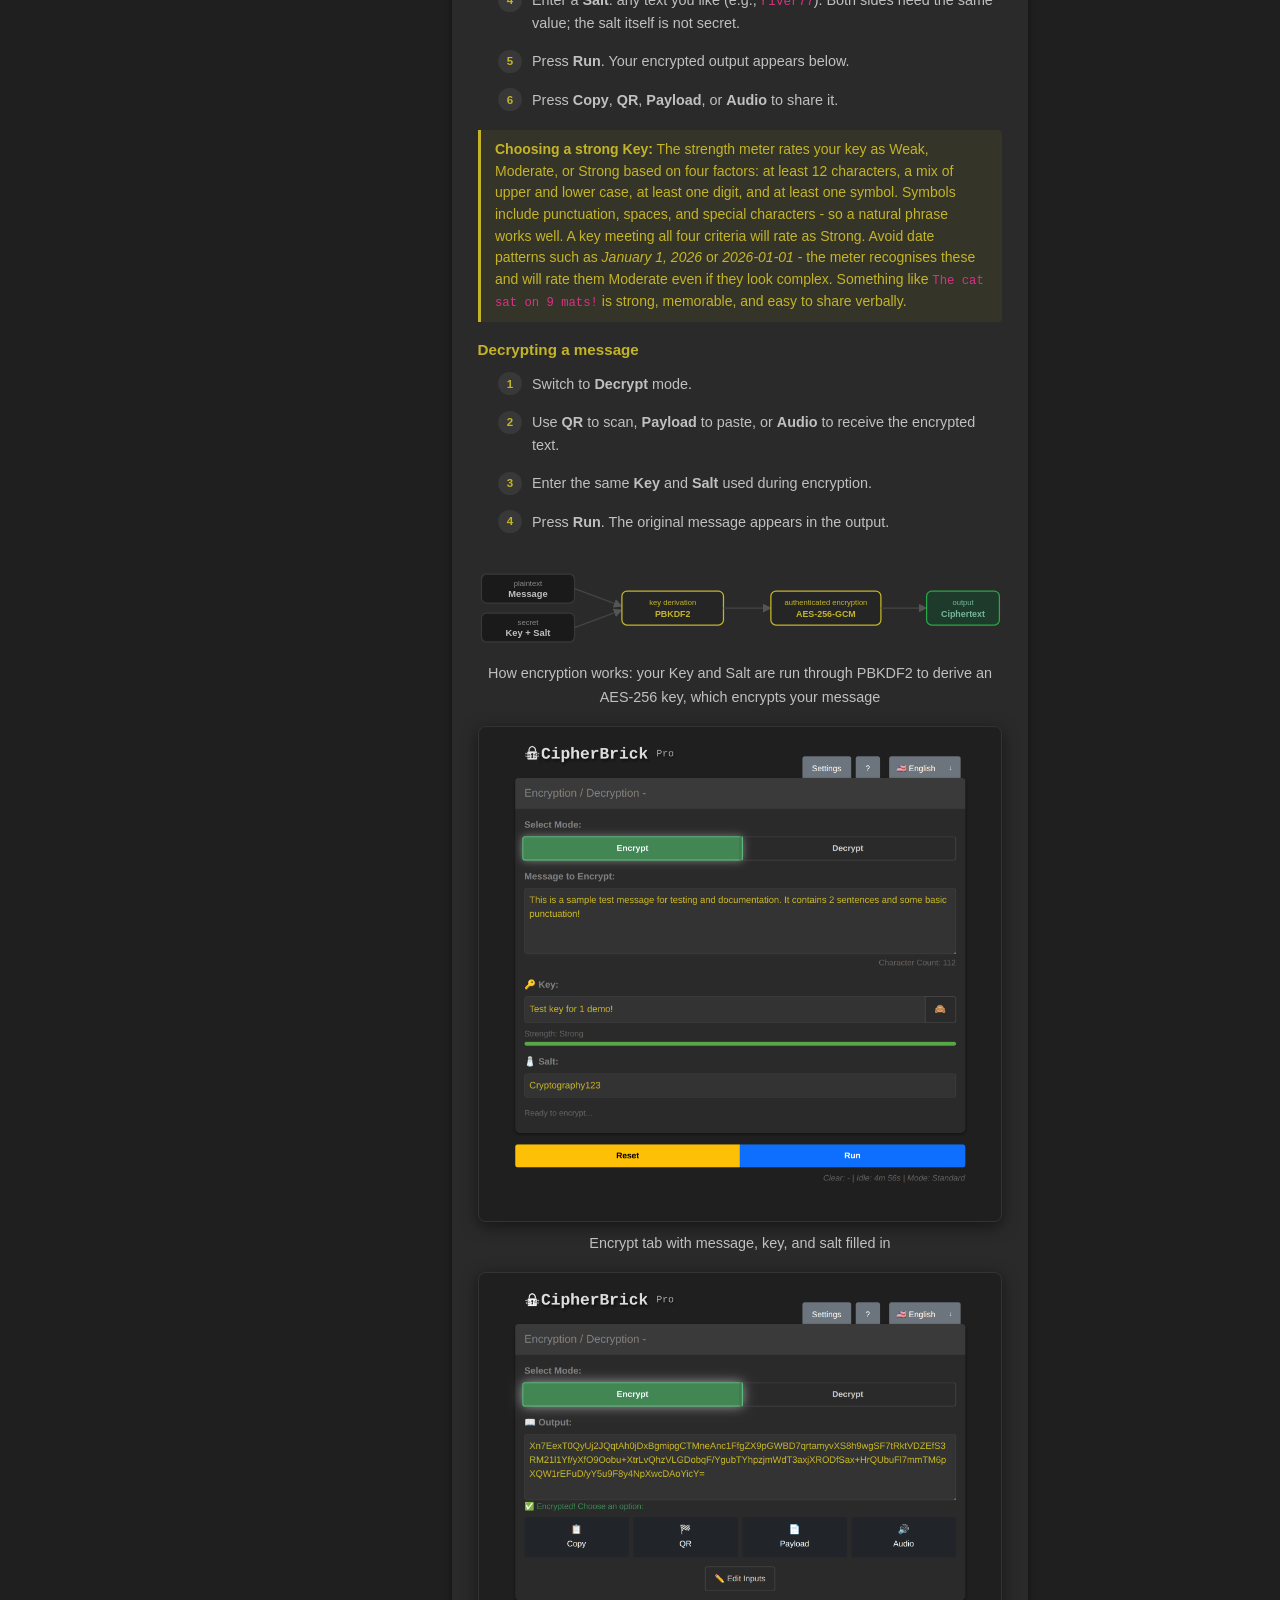
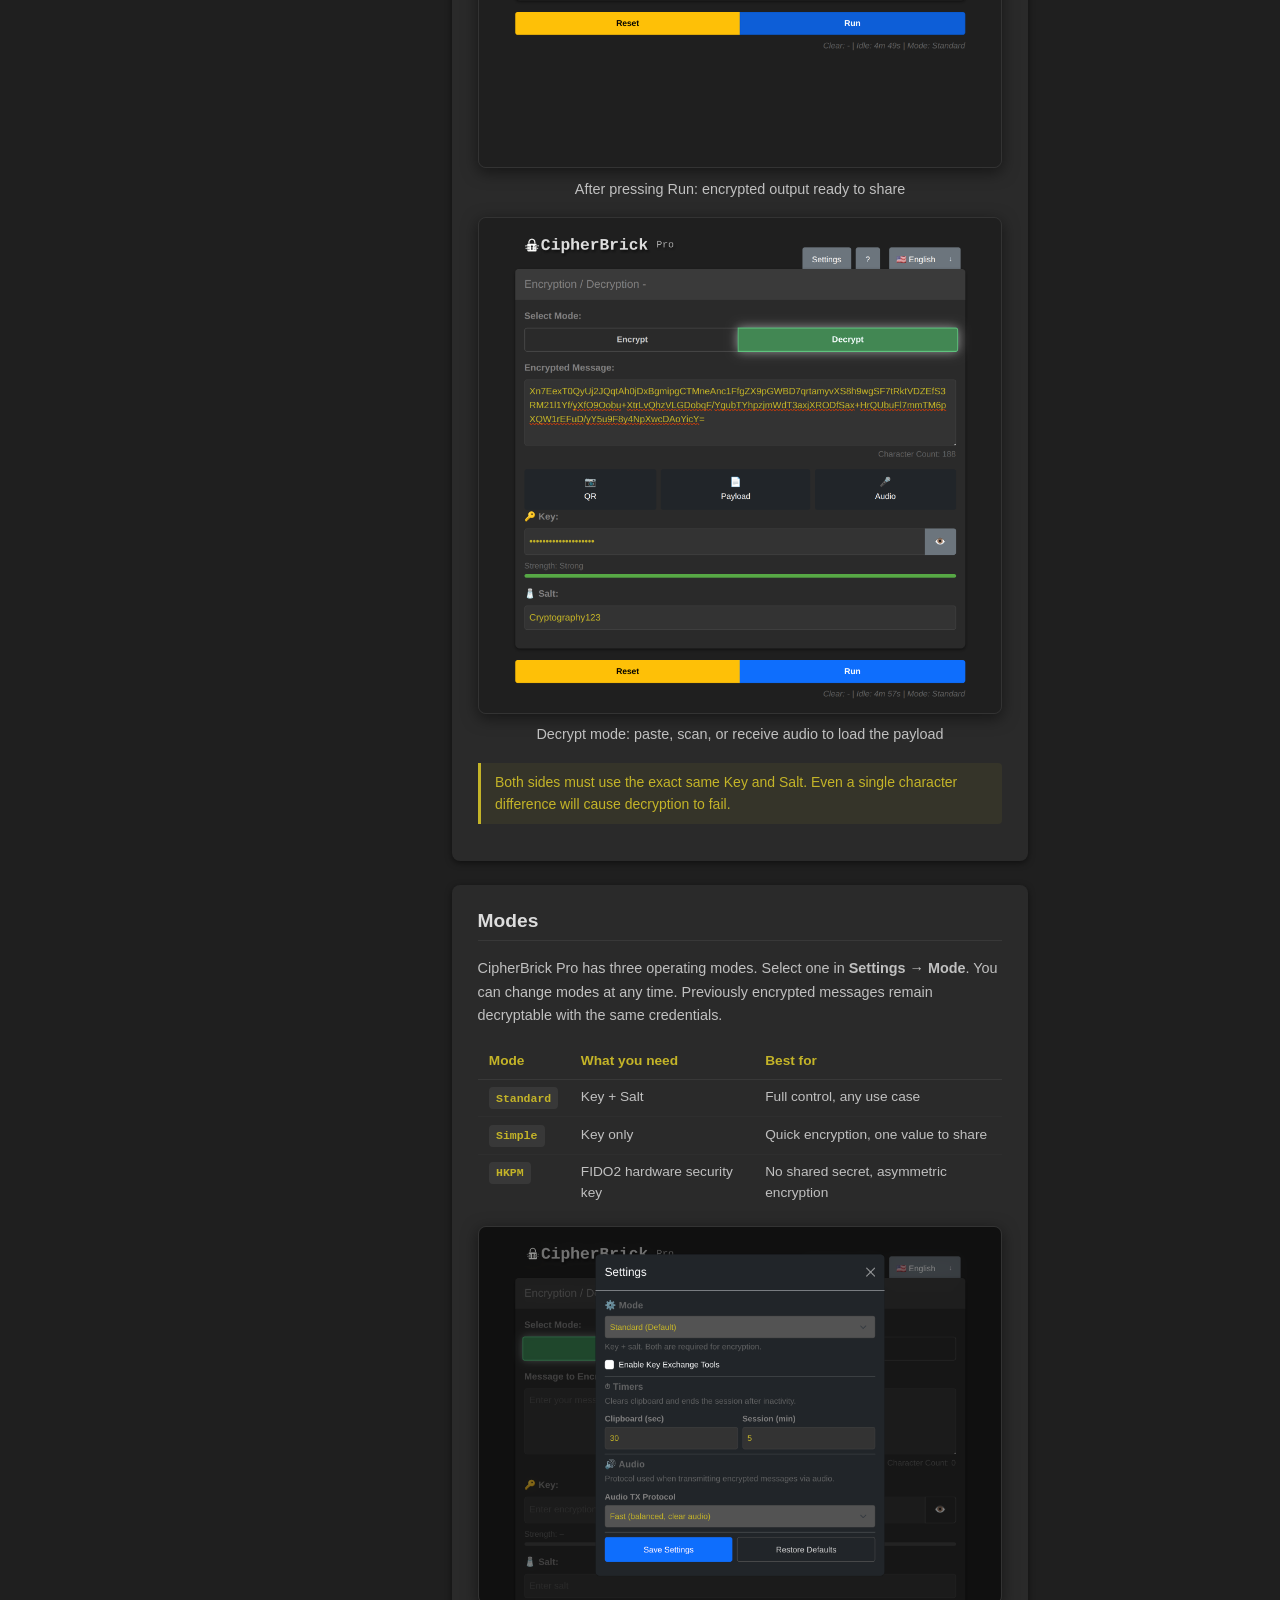
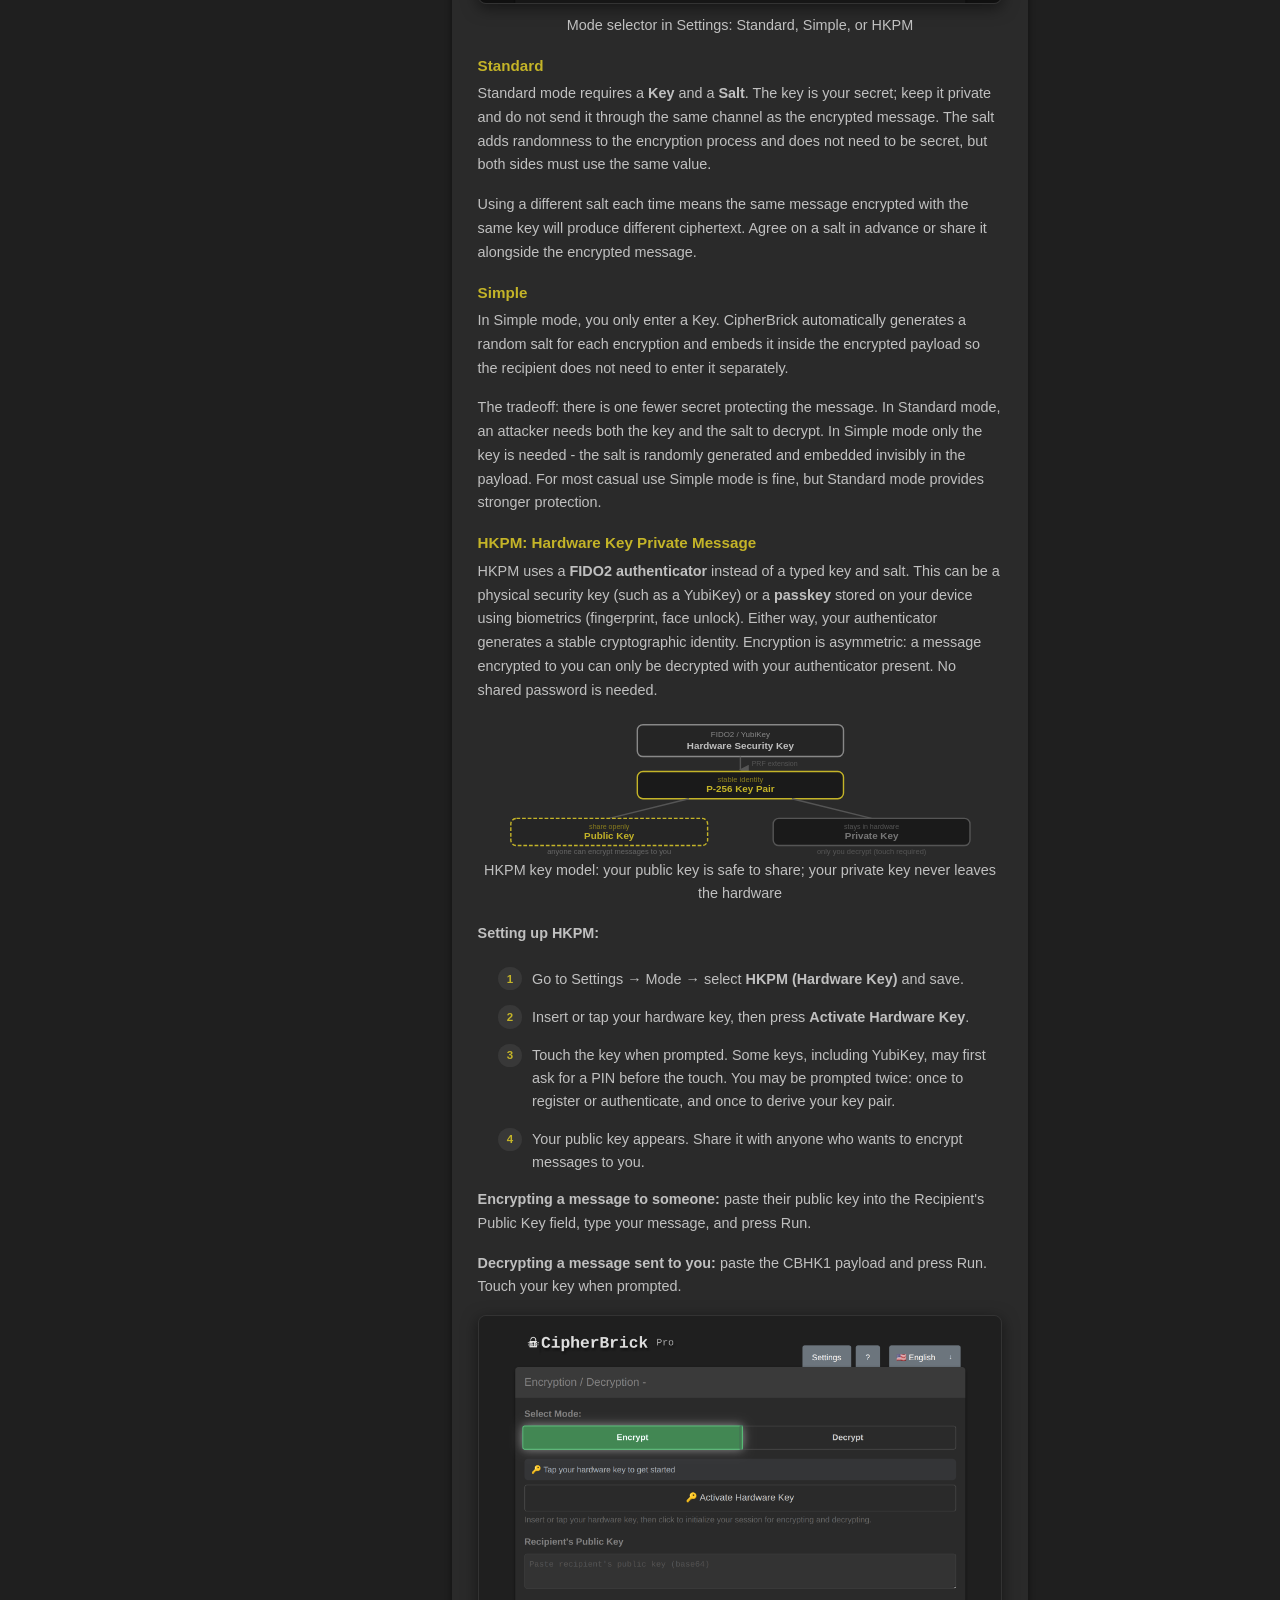
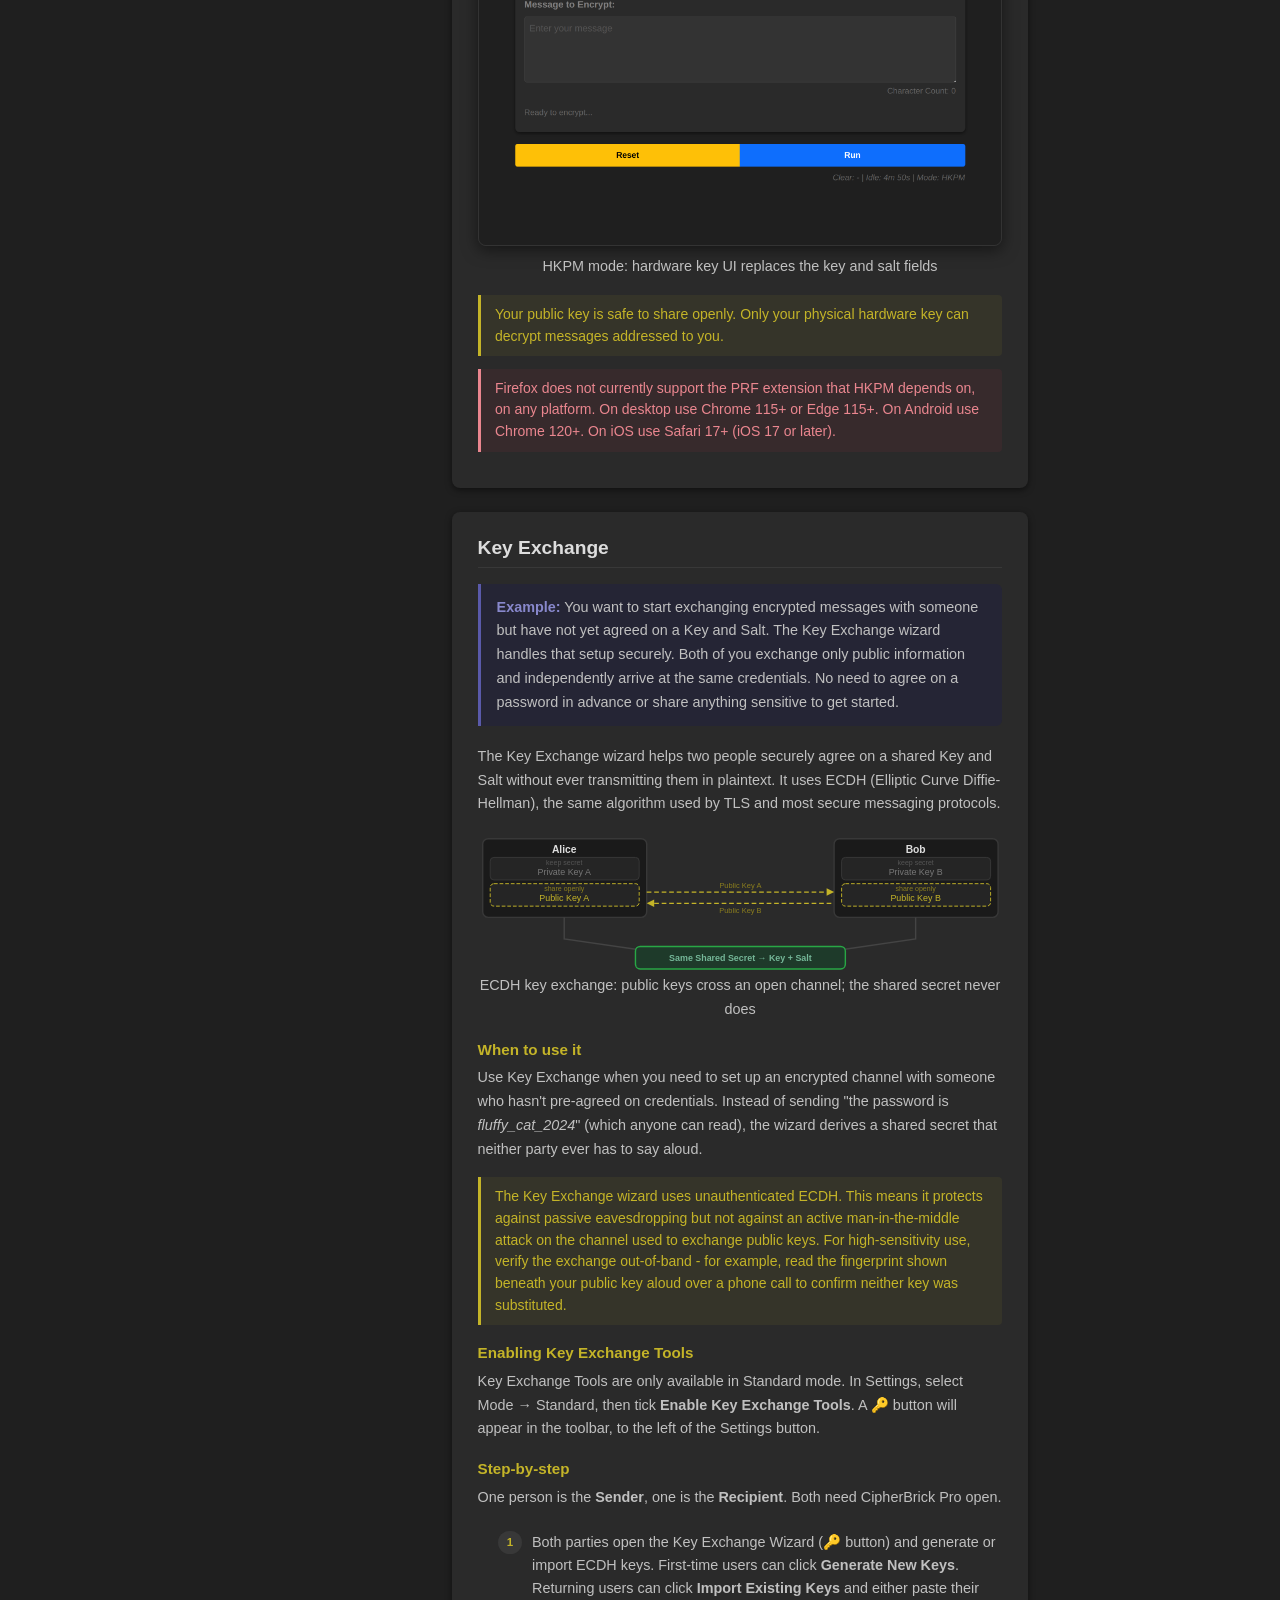
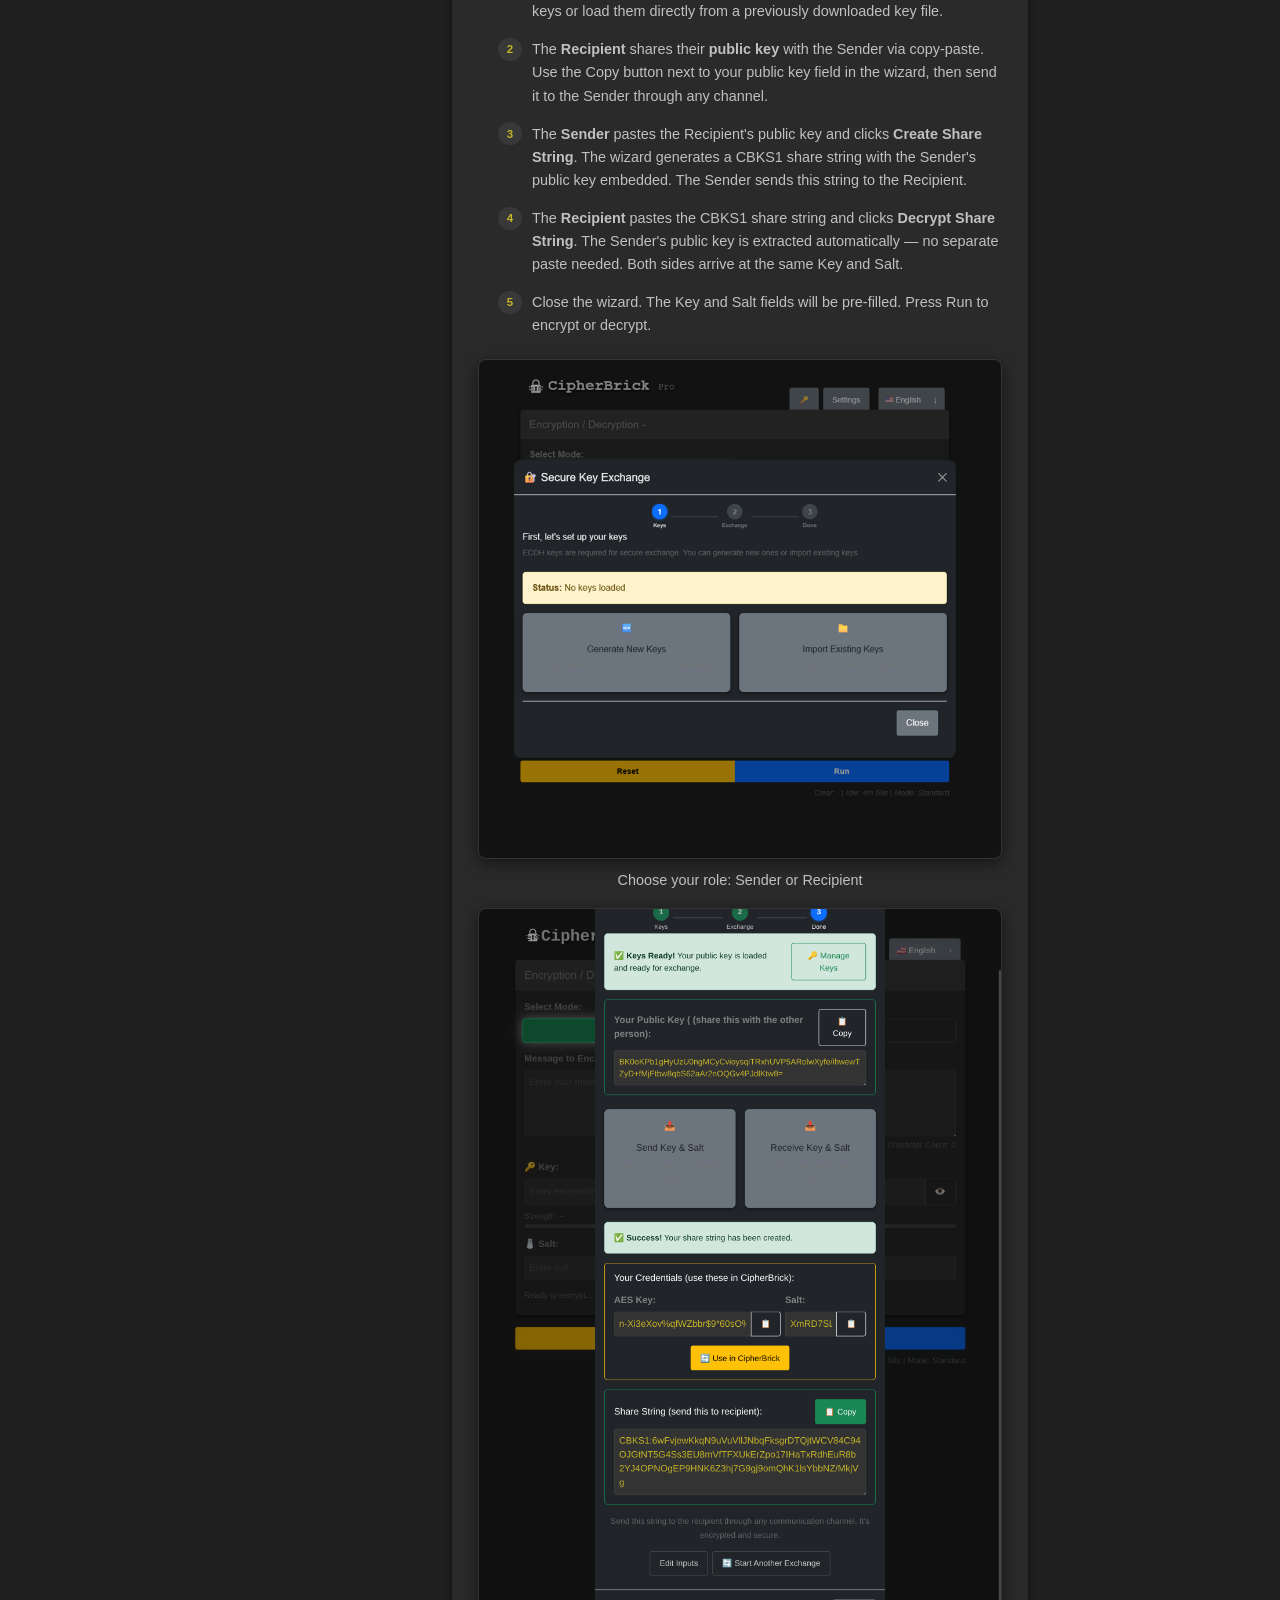
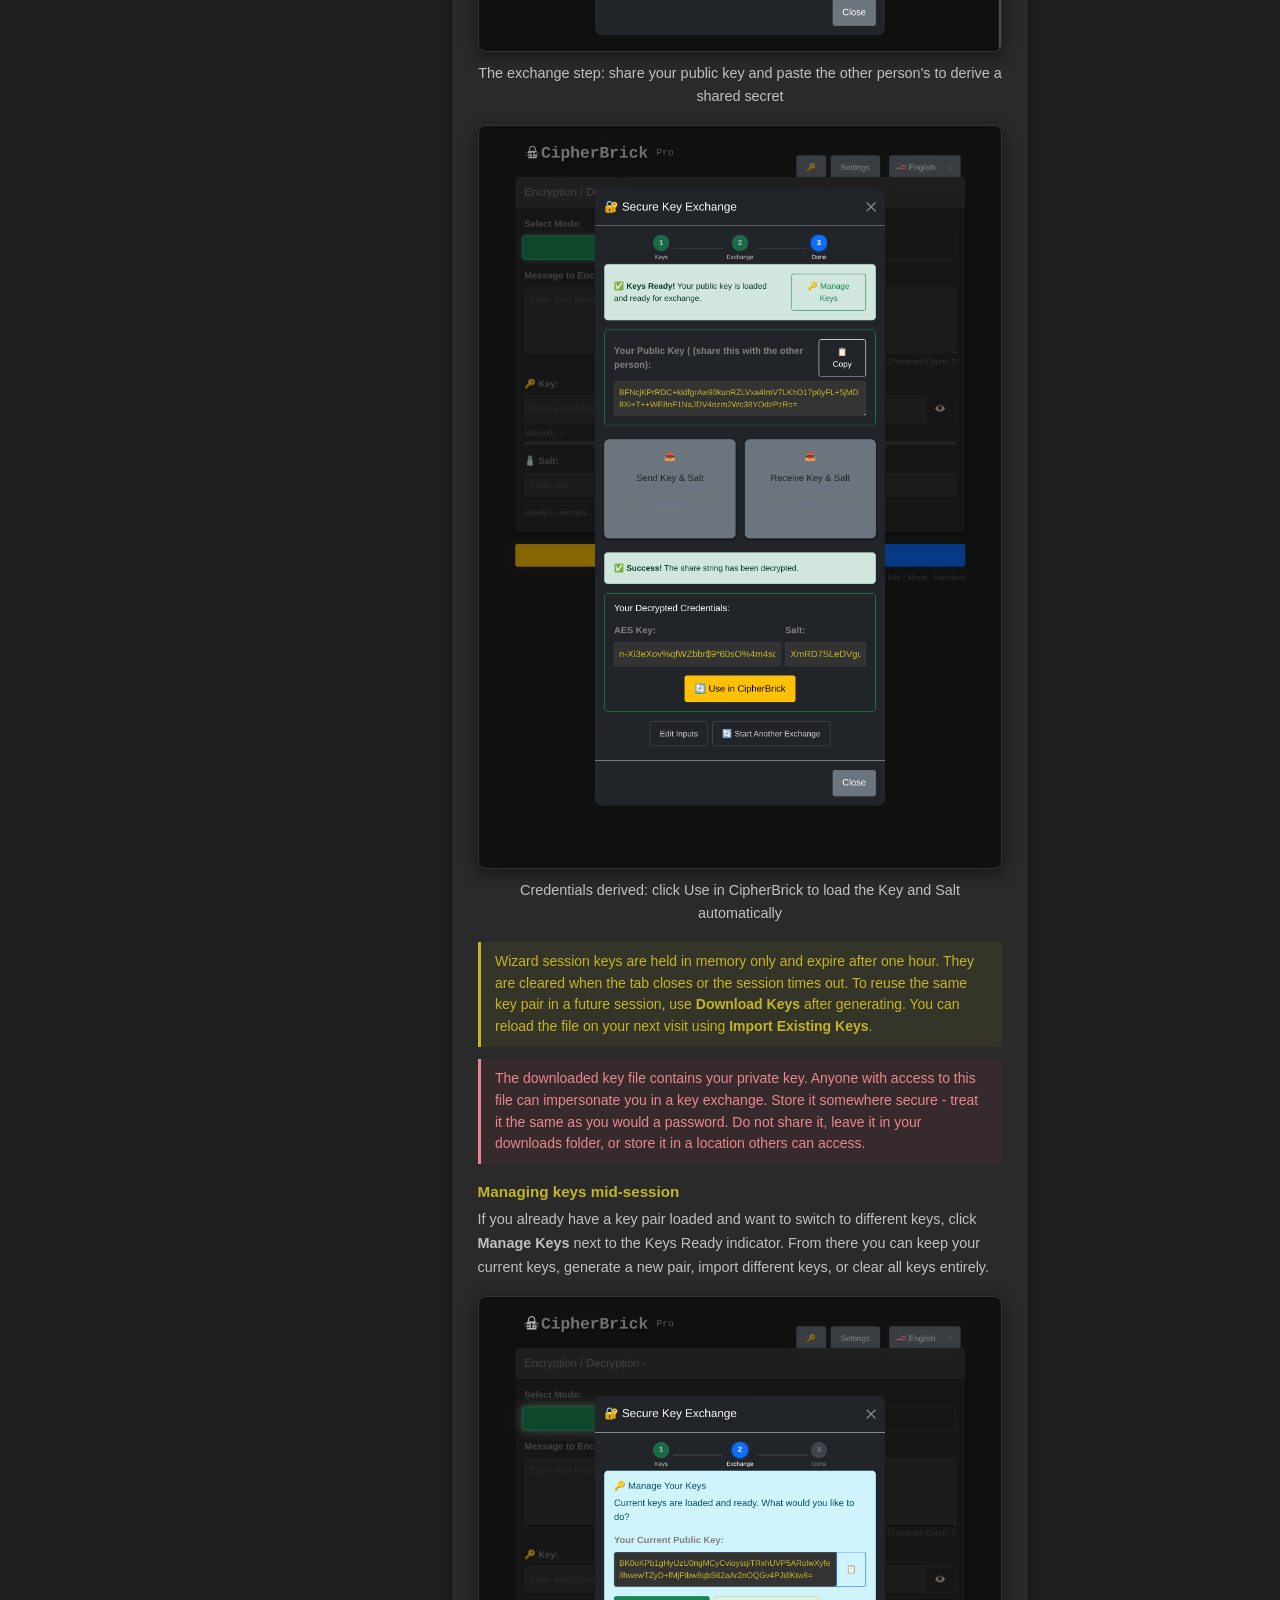
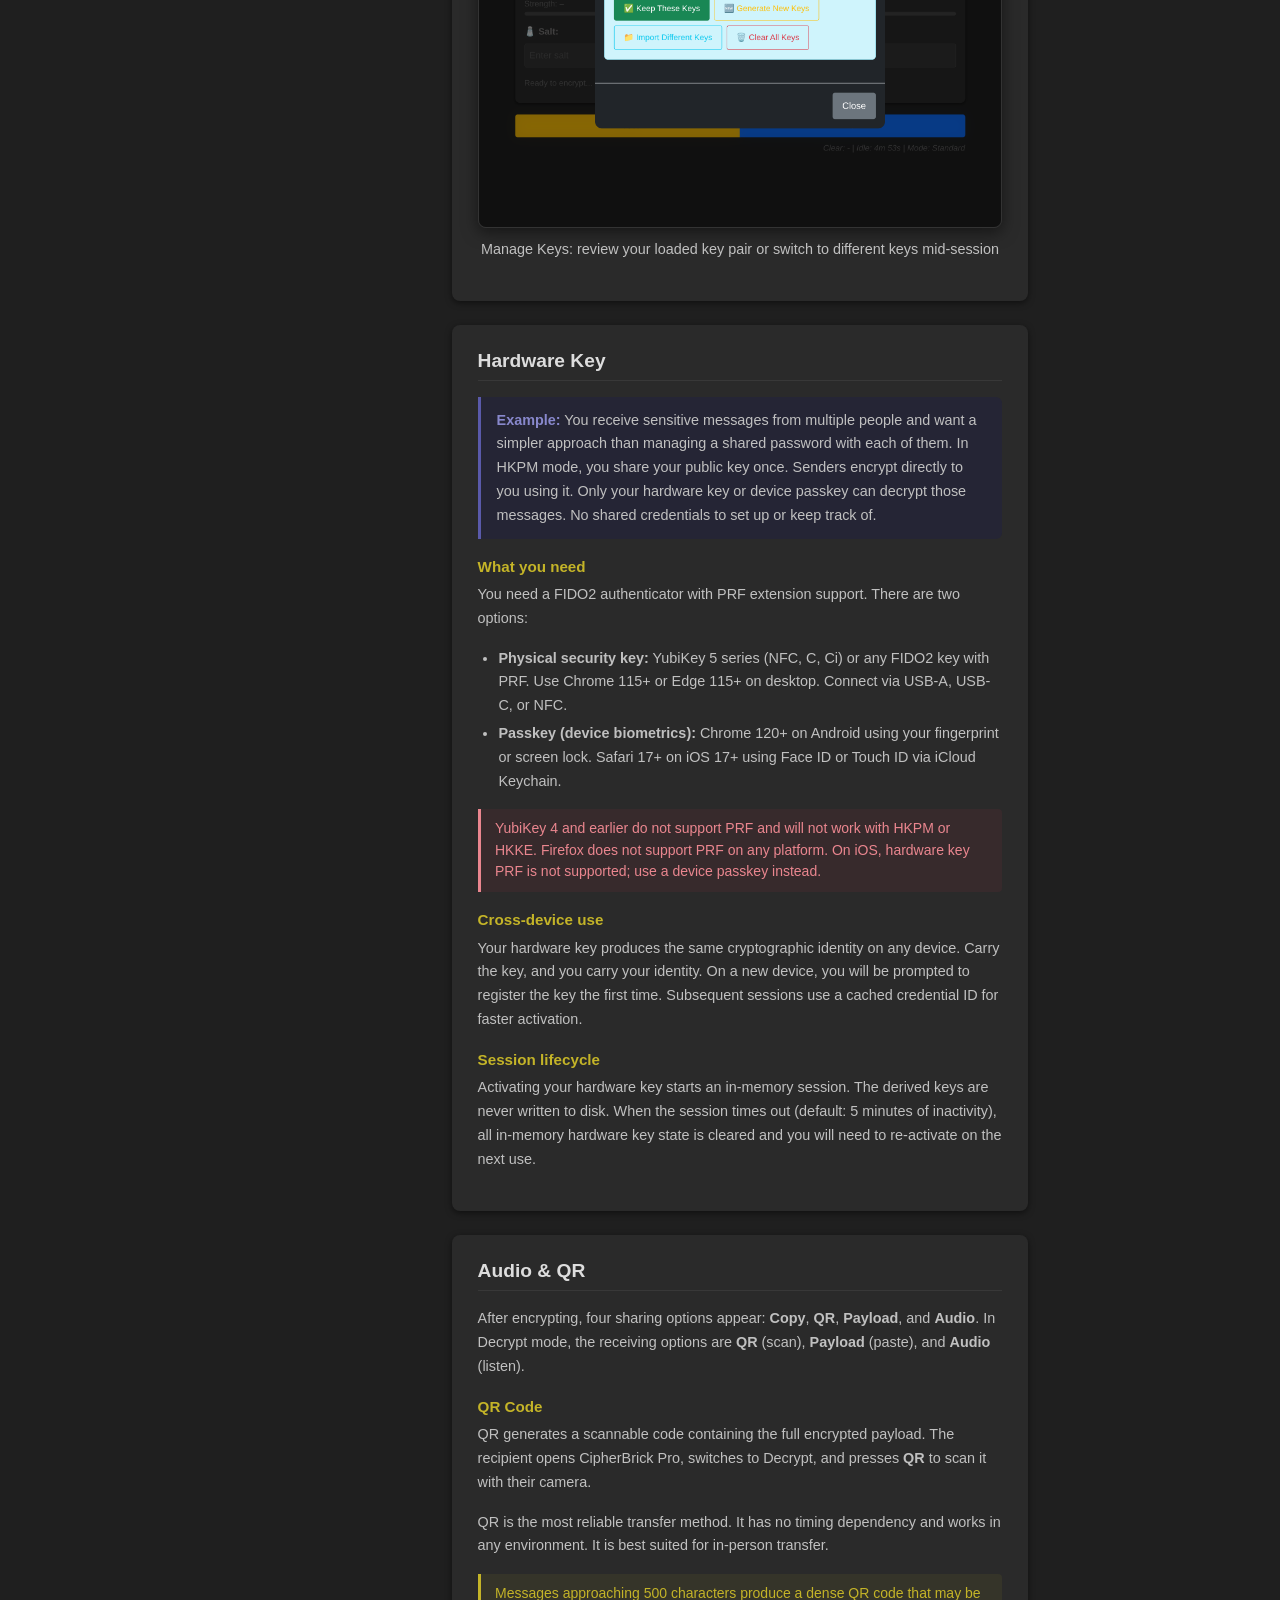
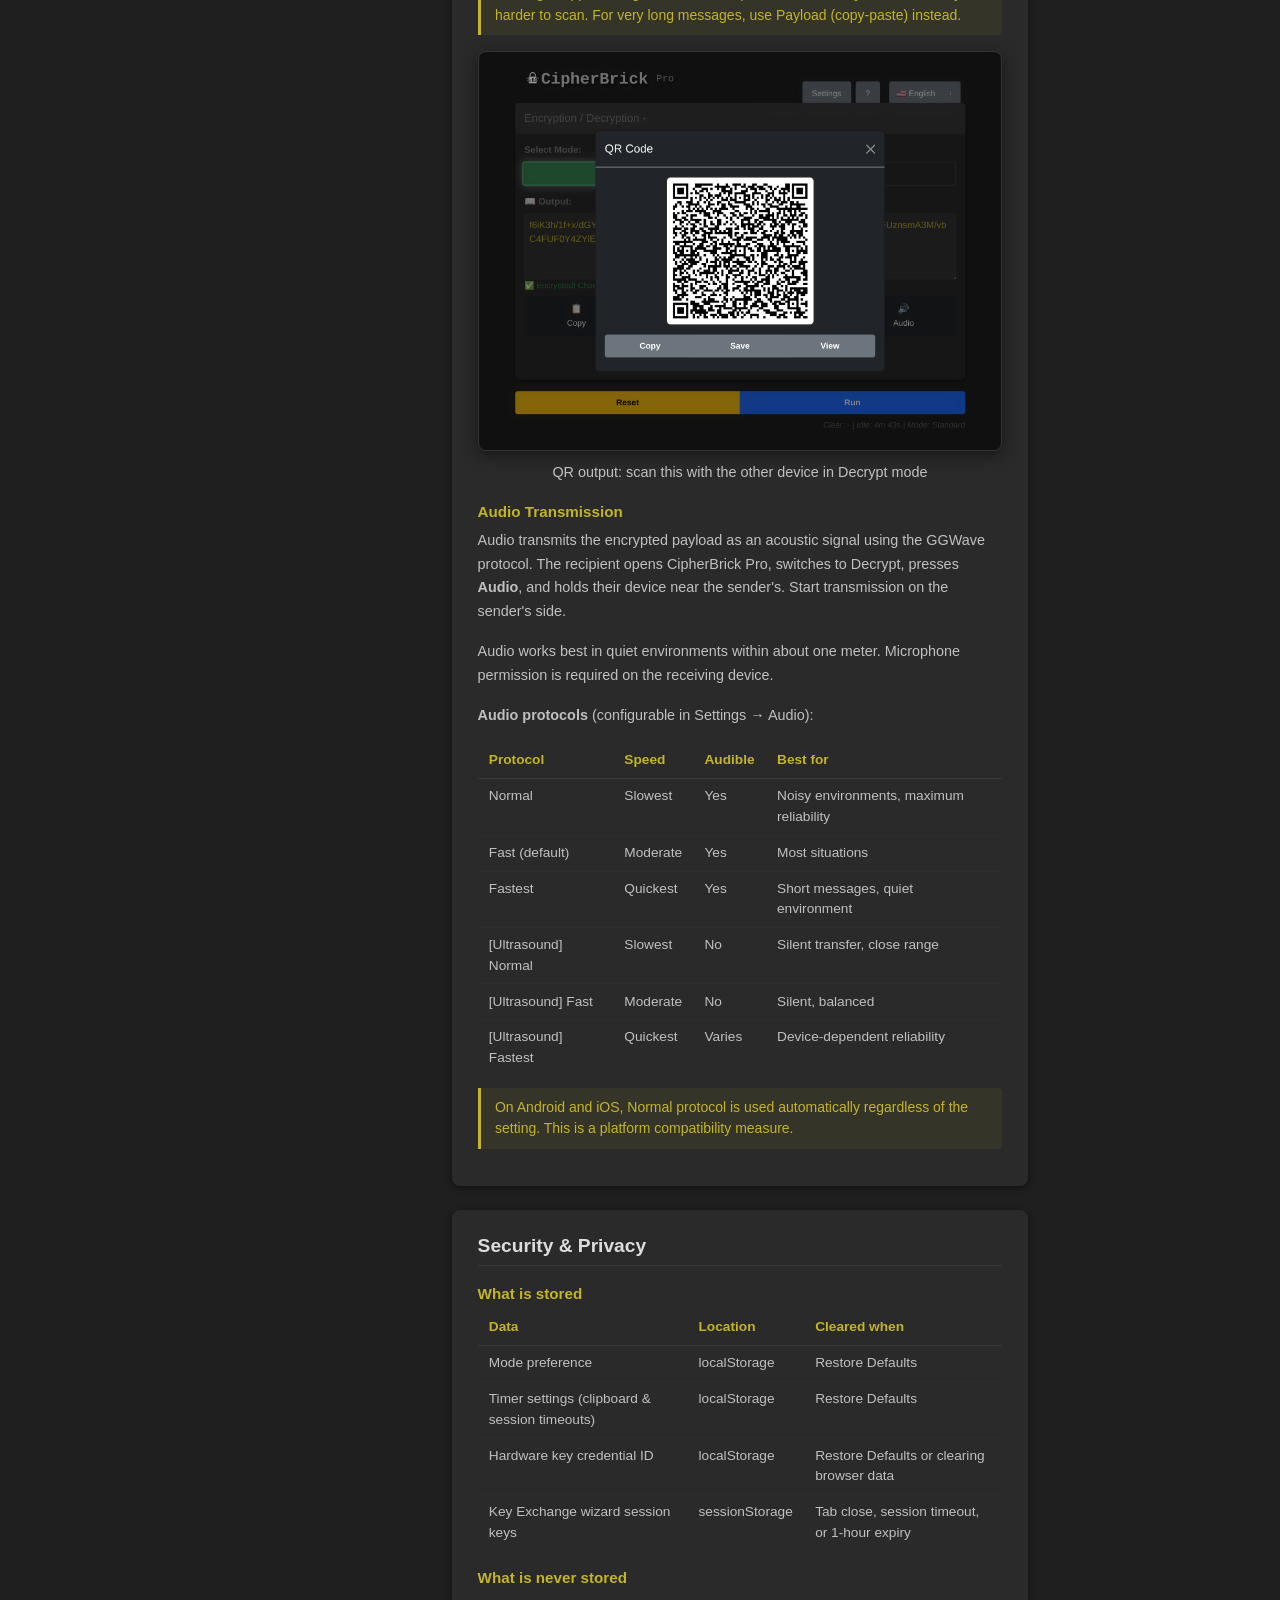
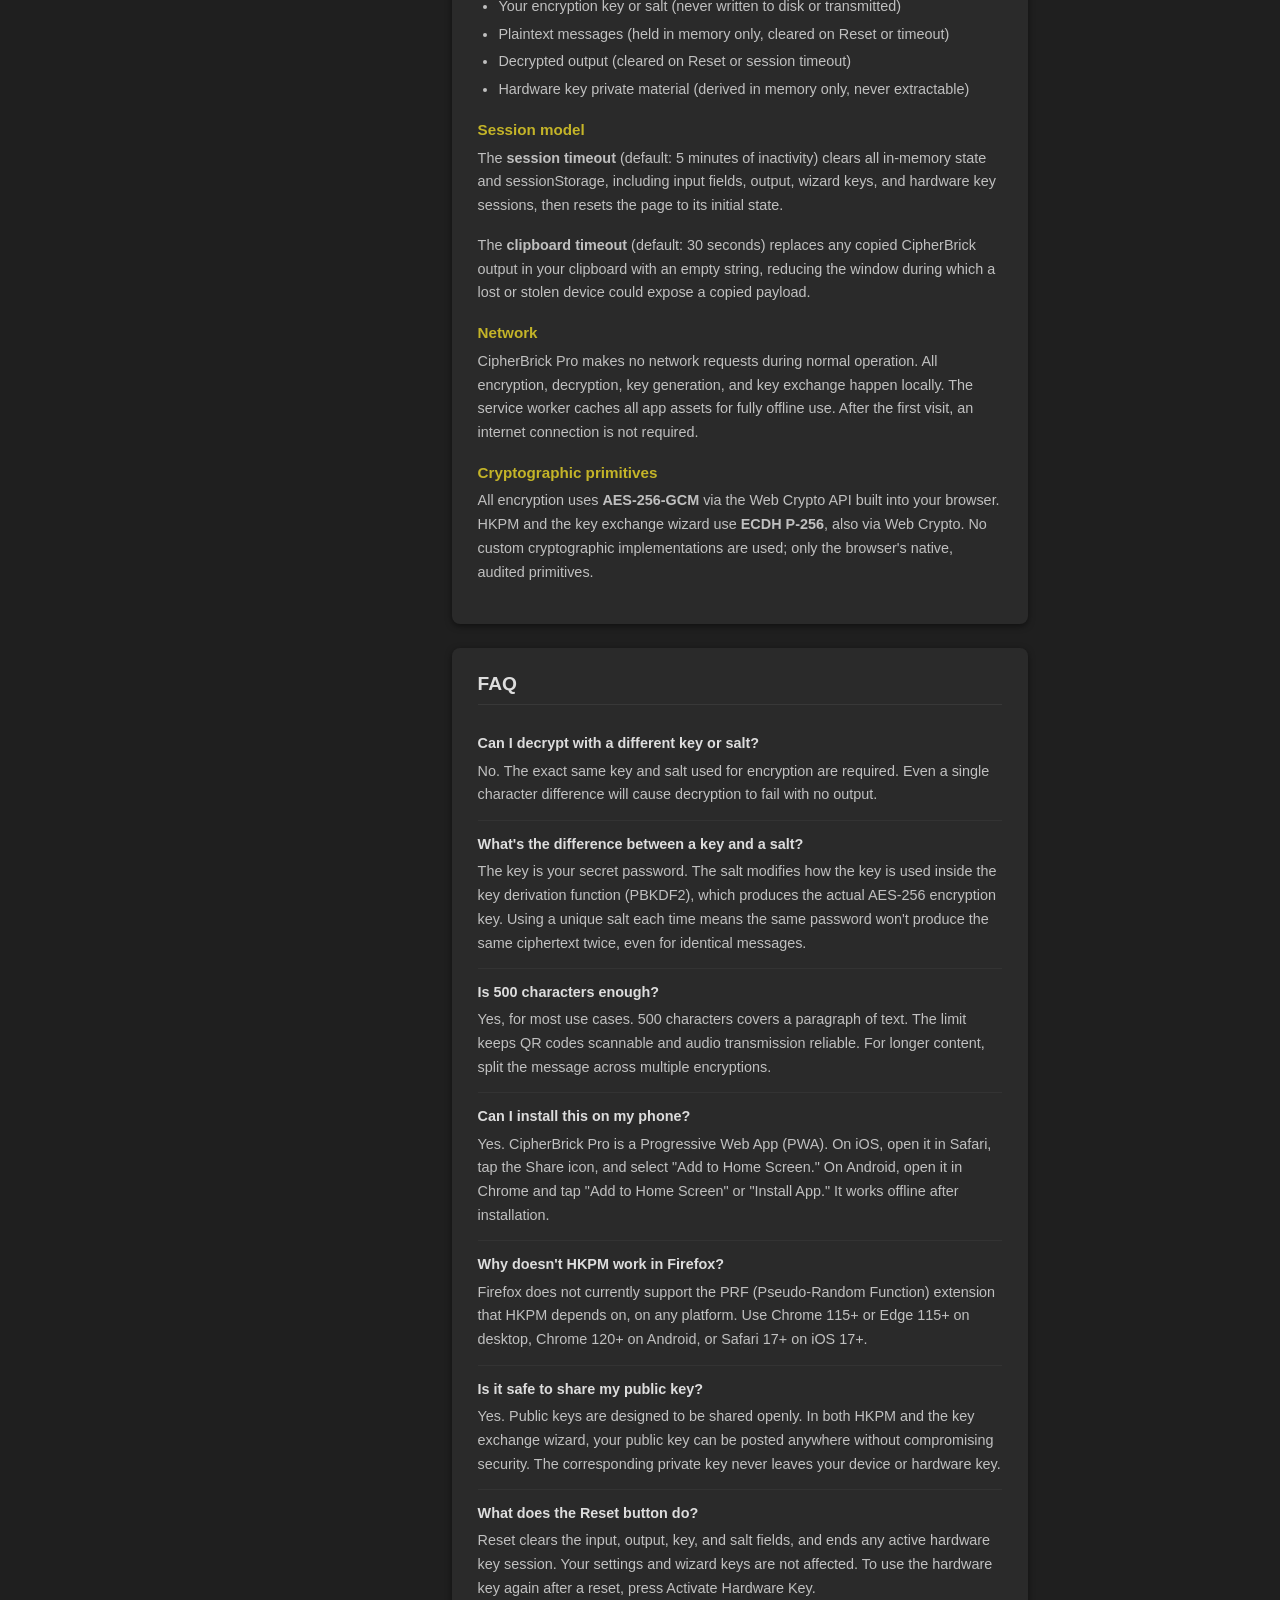
==== commit 77d76d93: "SW v43: precache lang files, lengthen key fingerprint to 16 hex chars - Bump service worker to v43 -" ====
--- a/help.html
+++ b/help.html
@@ -796,7 +796,7 @@
           <h3 data-i18n="help_h_when_to_use">When to use it</h3>
           <p data-i18n-html="help_when_to_use_p">Use Key Exchange when you need to set up an encrypted channel with someone who hasn't pre-agreed on credentials. Instead of sending "the password is <em>fluffy_cat_2024</em>" (which anyone can read), the wizard derives a shared secret that neither party ever has to say aloud.</p>
 
-          <div class="help-note" data-i18n-html="help_ke_trust_note">The Key Exchange wizard uses unauthenticated ECDH. This means it protects against passive eavesdropping but not against an active man-in-the-middle attack on the channel used to exchange public keys. For high-sensitivity use, verify the exchange out-of-band - for example, read the 8-character fingerprint shown beneath your public key aloud over a phone call to confirm neither key was substituted.</div>
+          <div class="help-note" data-i18n-html="help_ke_trust_note">The Key Exchange wizard uses unauthenticated ECDH. This means it protects against passive eavesdropping but not against an active man-in-the-middle attack on the channel used to exchange public keys. For high-sensitivity use, verify the exchange out-of-band - for example, read the fingerprint shown beneath your public key aloud over a phone call to confirm neither key was substituted.</div>
 
           <h3 data-i18n="help_h_enabling_ke">Enabling Key Exchange Tools</h3>
           <p data-i18n-html="help_enabling_ke_p">Key Exchange Tools are only available in Standard mode. In Settings, select Mode &#8594; Standard, then tick <strong>Enable Key Exchange Tools</strong>. A &#128273; button appears in the top-right corner of the app.</p>
@@ -1028,6 +1028,11 @@
           <div class="faq-item">
             <div class="faq-q" data-i18n="help_faq_q_audio_fail">Audio transmission didn't work. What should I try?</div>
             <p class="faq-a" data-i18n-html="help_faq_a_audio_fail">Move the devices closer (within one meter). Reduce background noise. Switch to <strong>Normal</strong> protocol in Settings &#8594; Audio for maximum reliability. Ensure microphone permission is granted on the receiving device.</p>
+          </div>
+
+          <div class="faq-item">
+            <div class="faq-q" data-i18n="help_faq_q_key_strength">Why does key strength matter so much?</div>
+            <p class="faq-a" data-i18n="help_faq_a_key_strength">The key derivation step (PBKDF2) slows down guessing attacks, but it cannot rescue a guessable key. AES-256-GCM itself is unbreakable, but if an attacker can guess your key, the encryption offers no protection. That is why the app shows a strength rating and asks for confirmation before encrypting with a weak key. Use the key generator in Settings for a cryptographically random key, or the Key Exchange Wizard to establish a shared key without choosing one manually.</p>
           </div>
         </div>
 
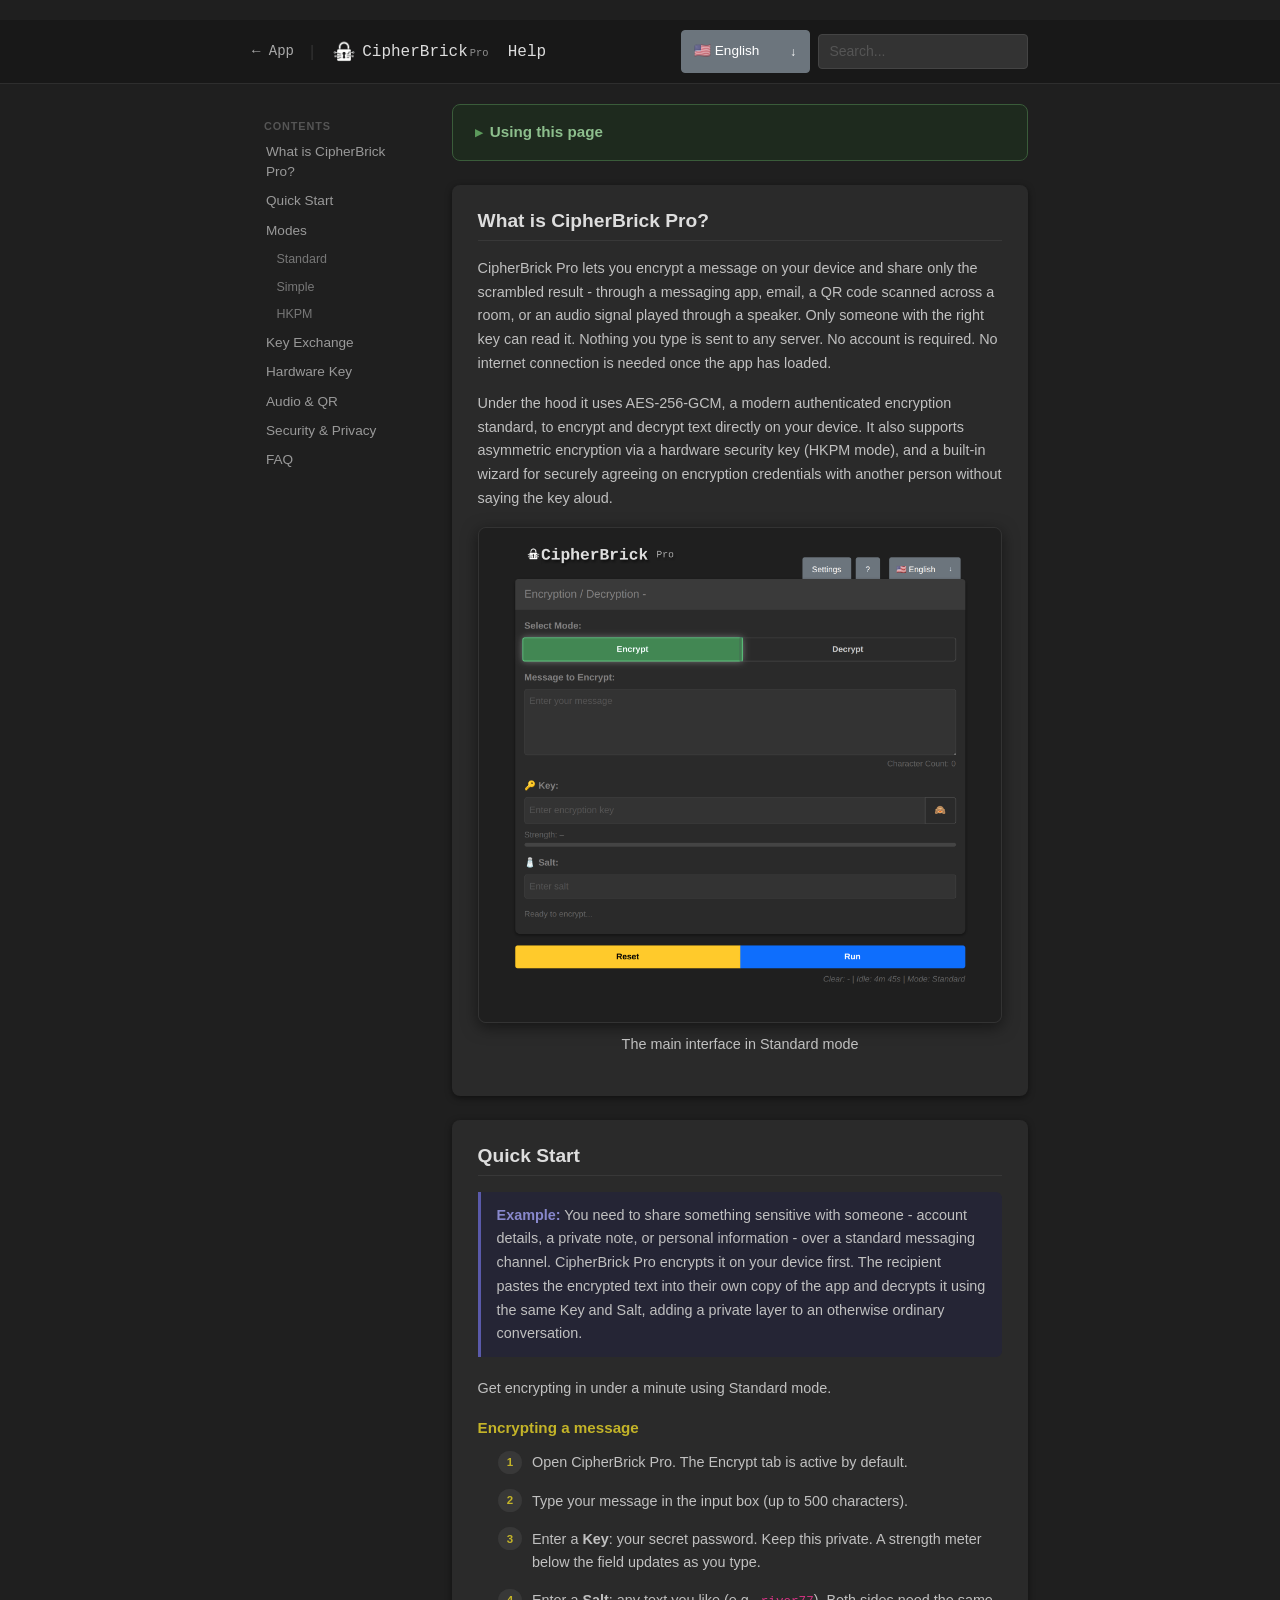
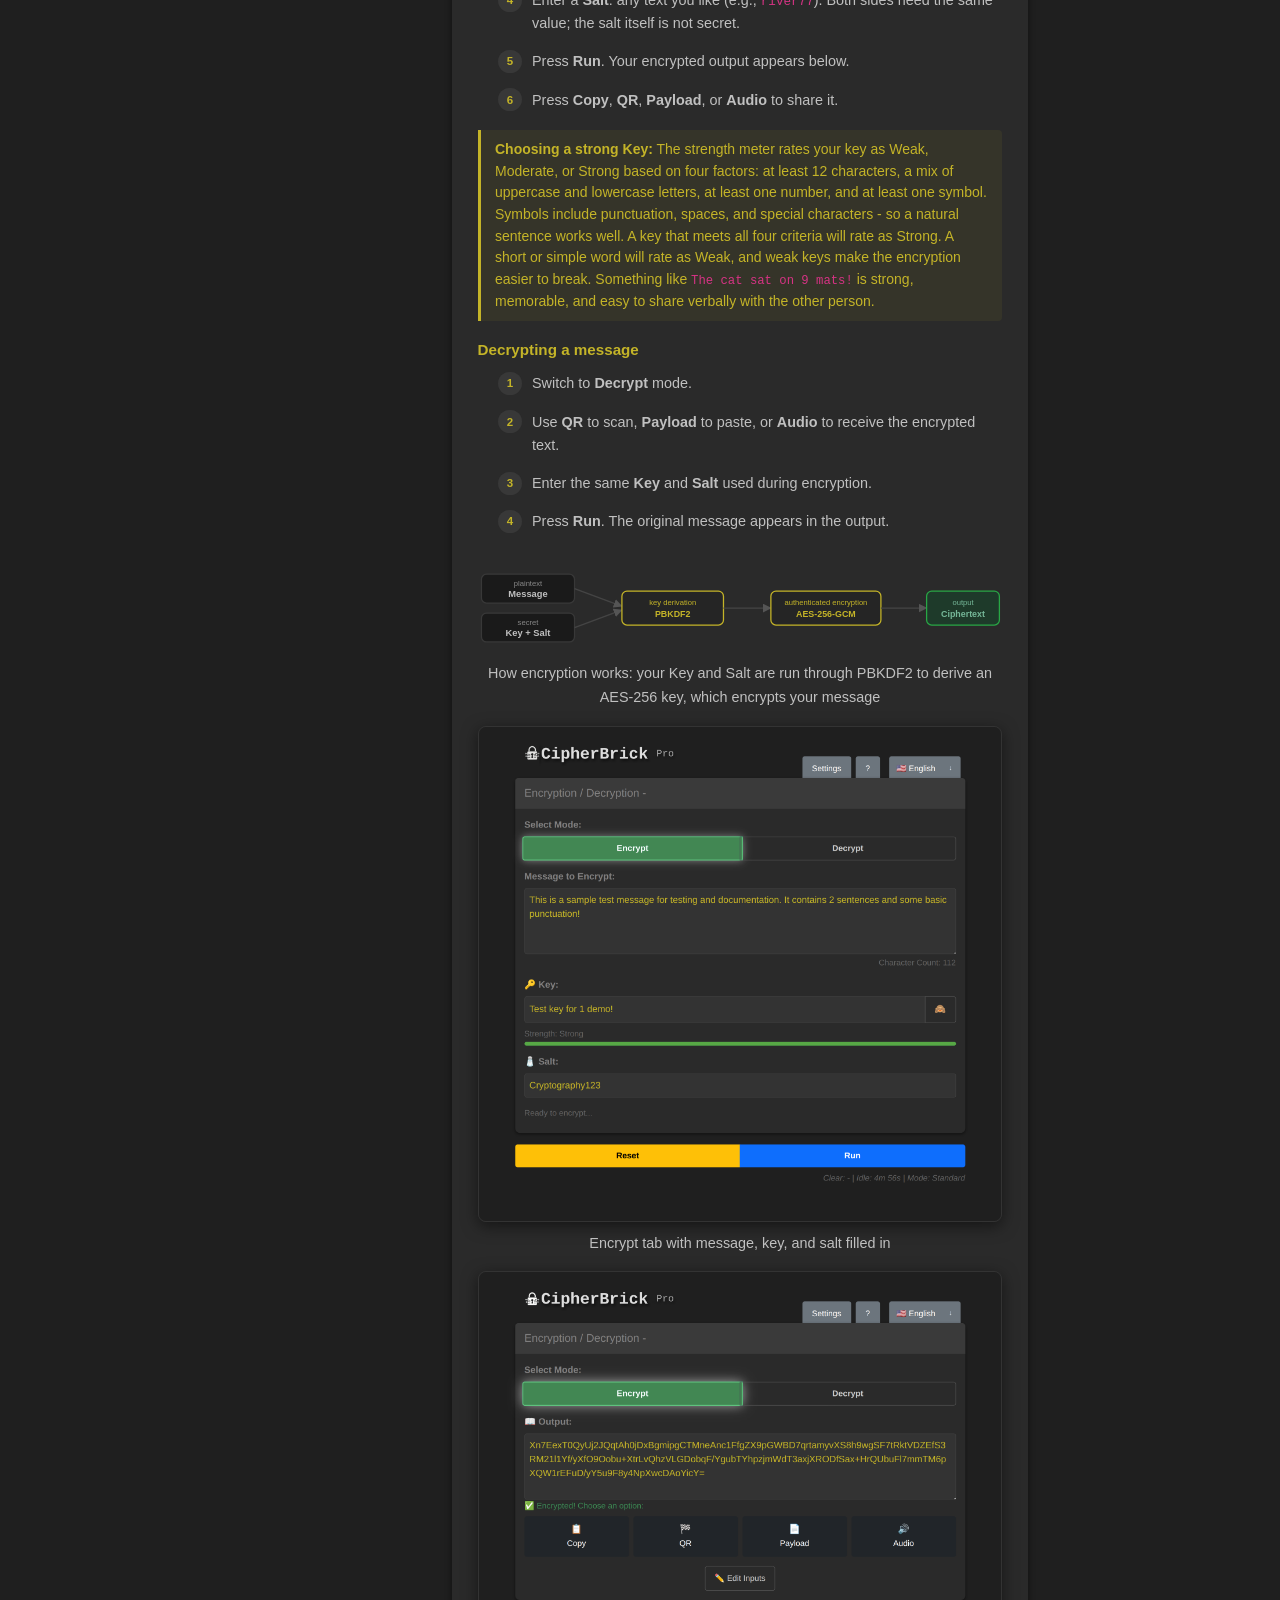
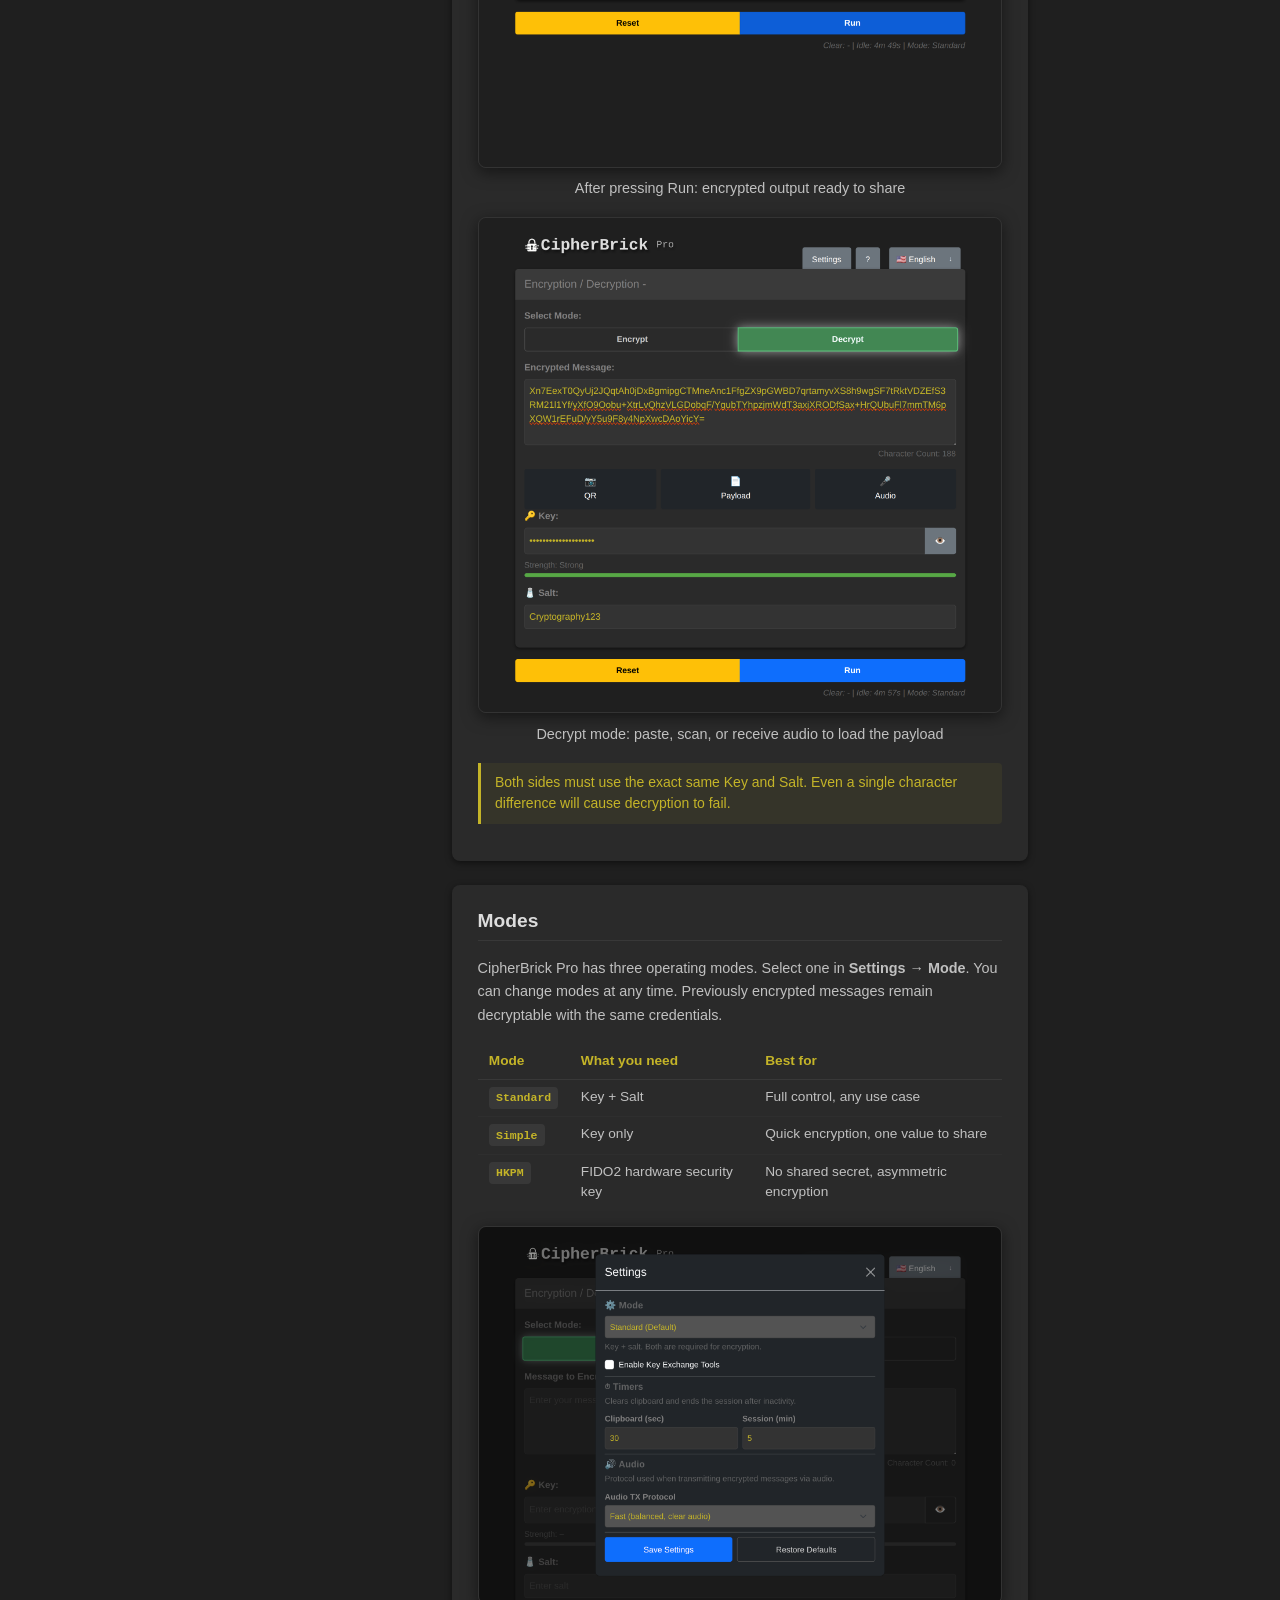
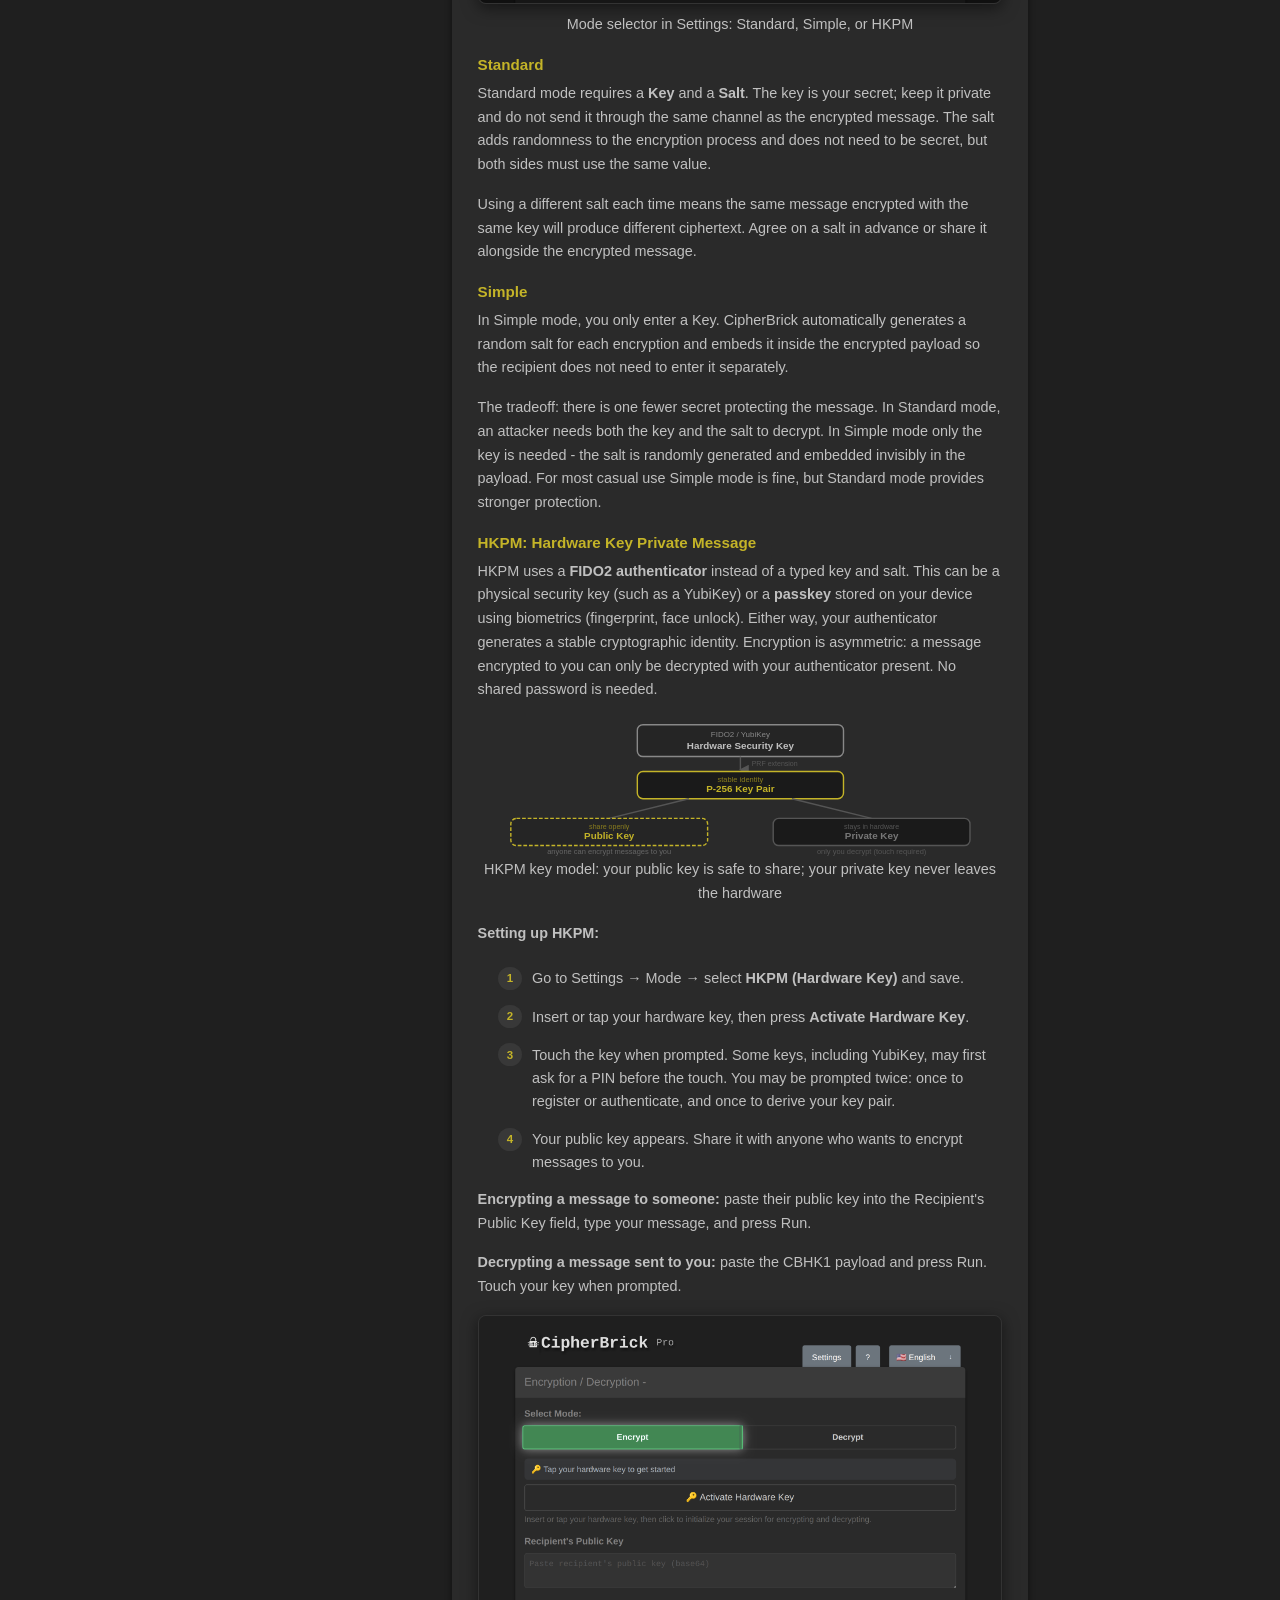
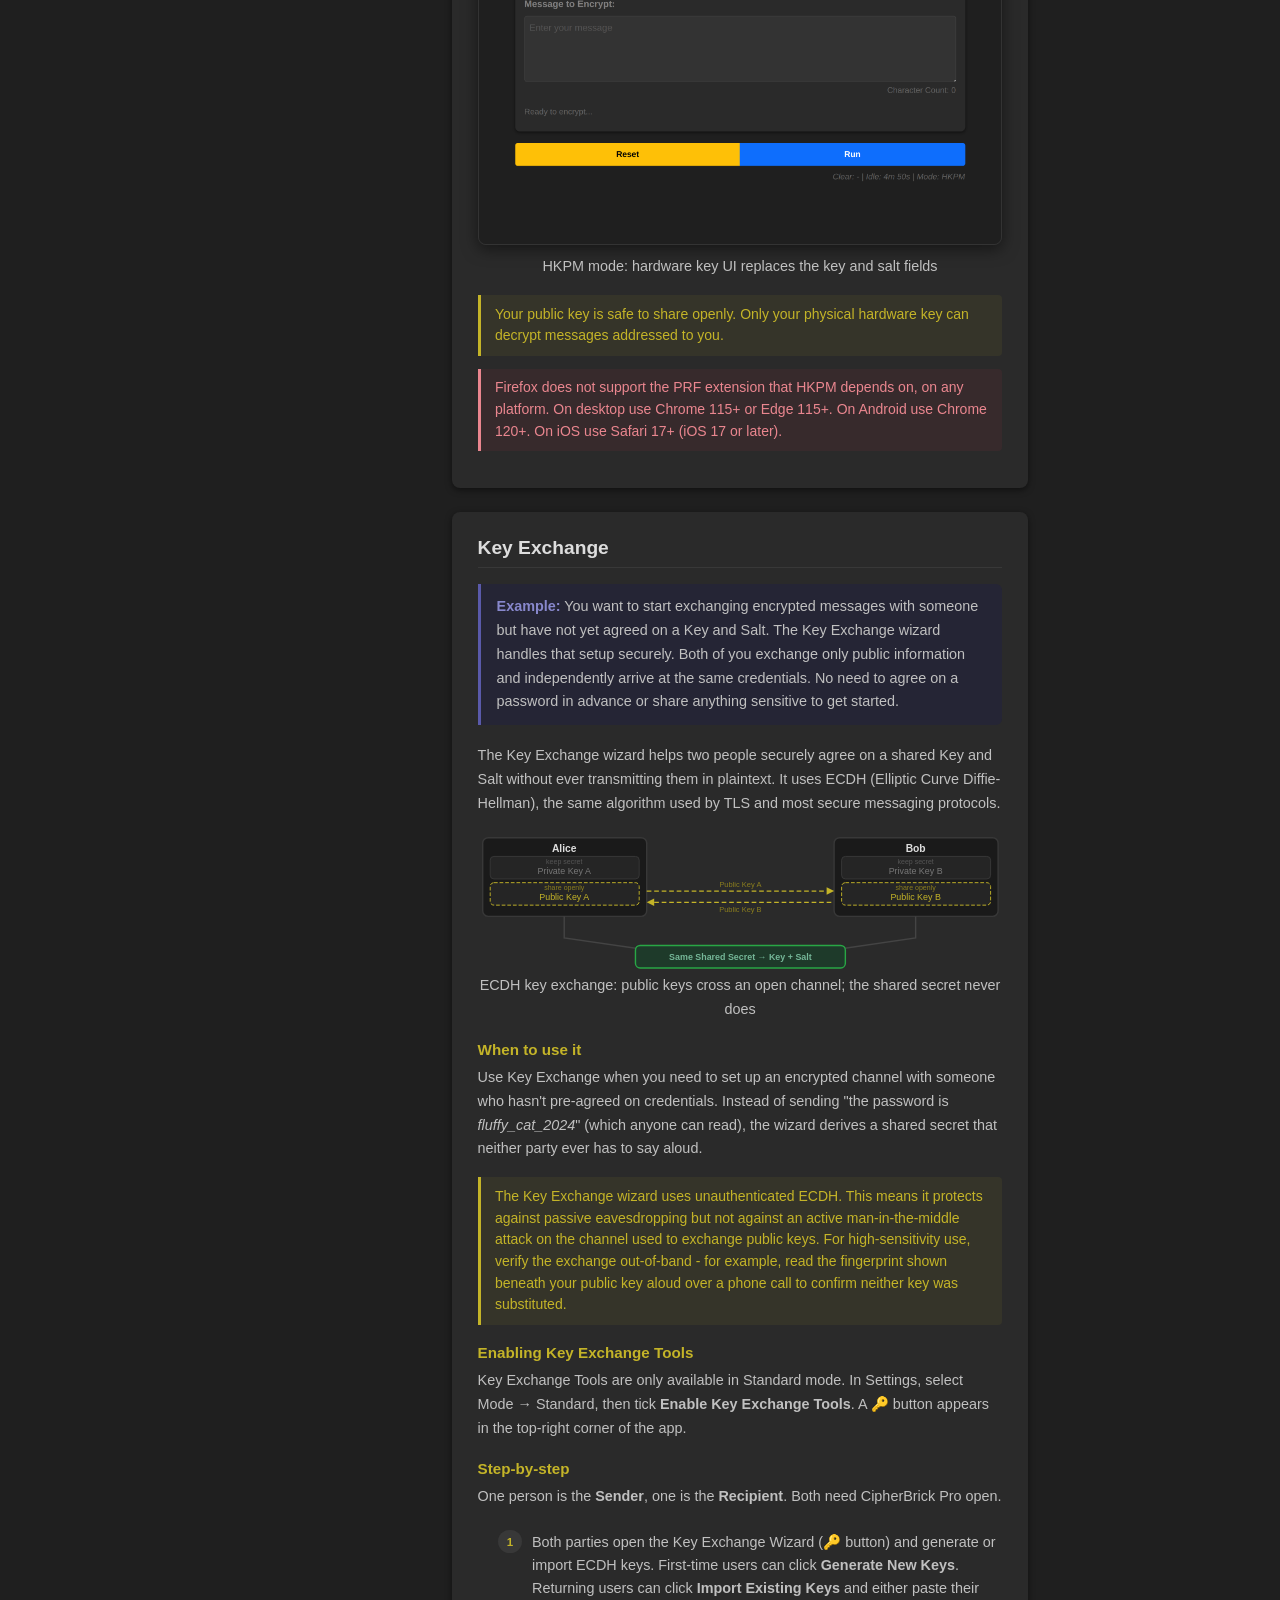
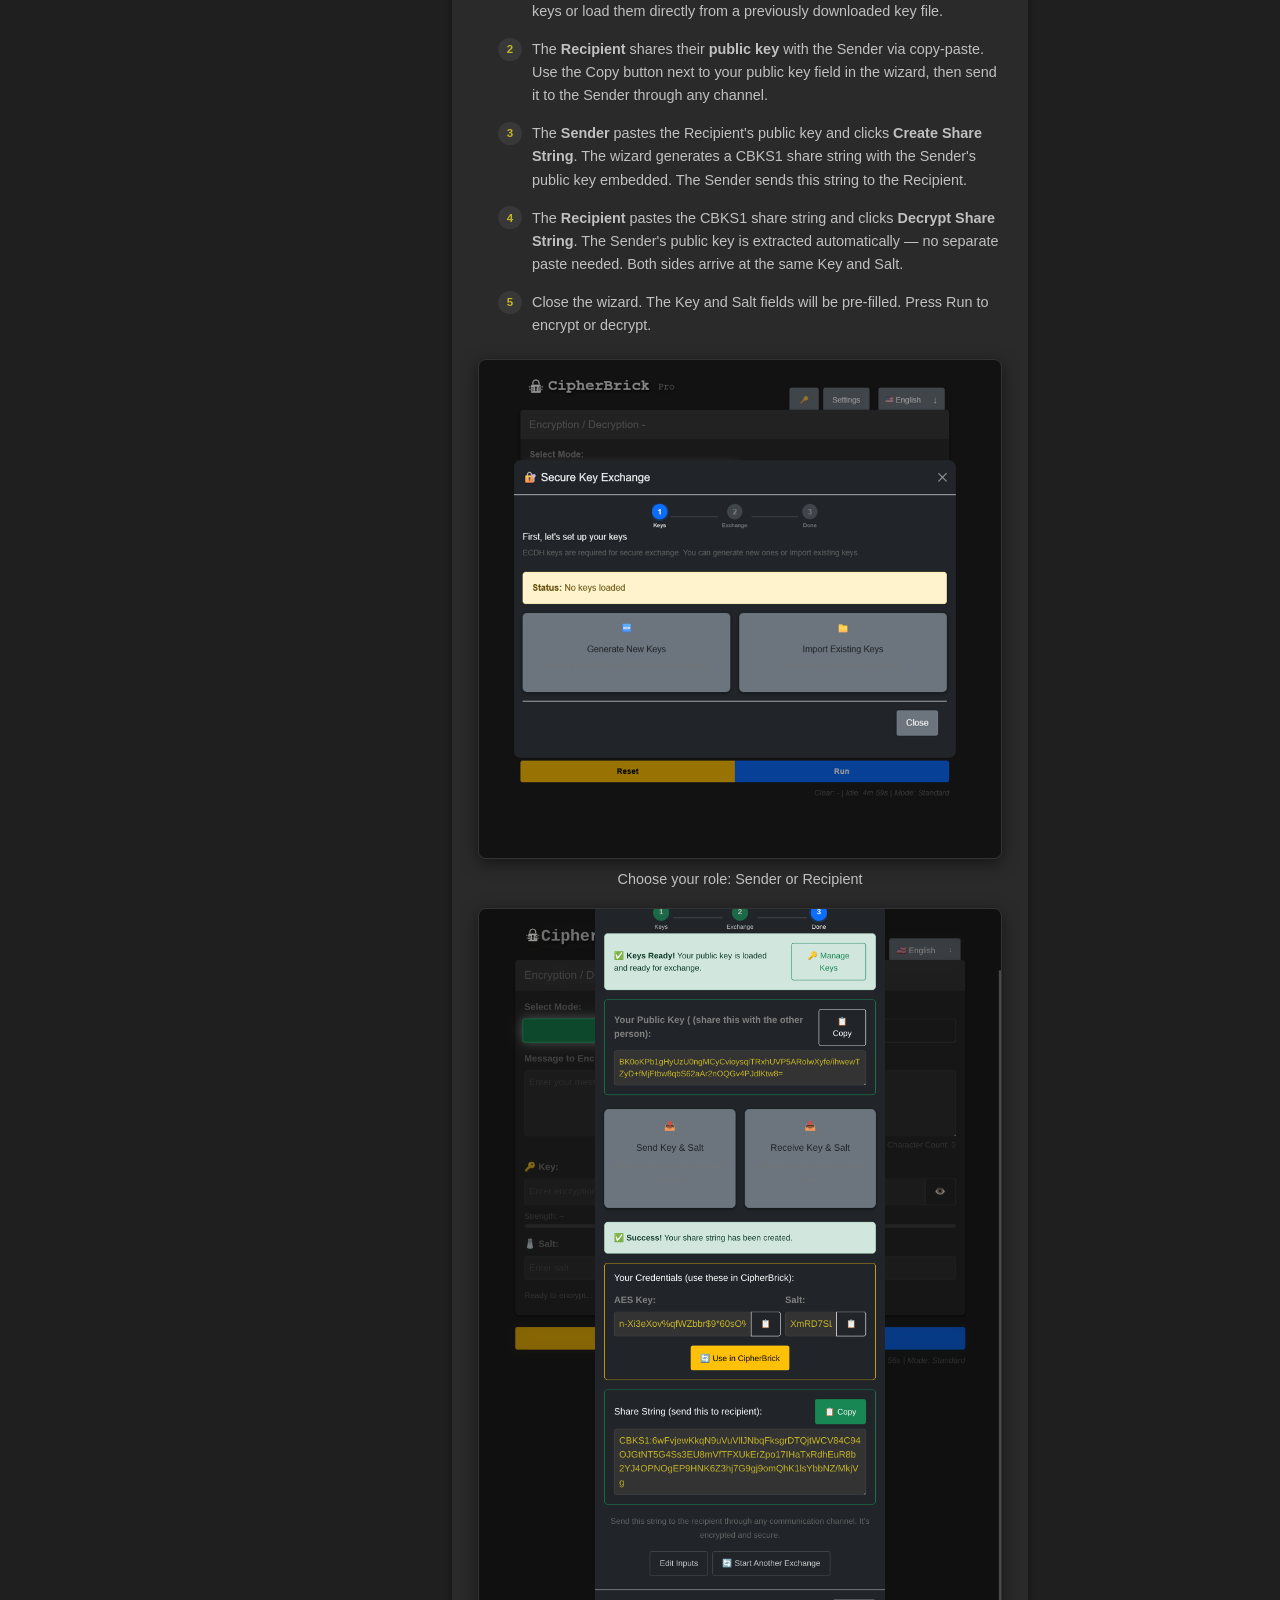
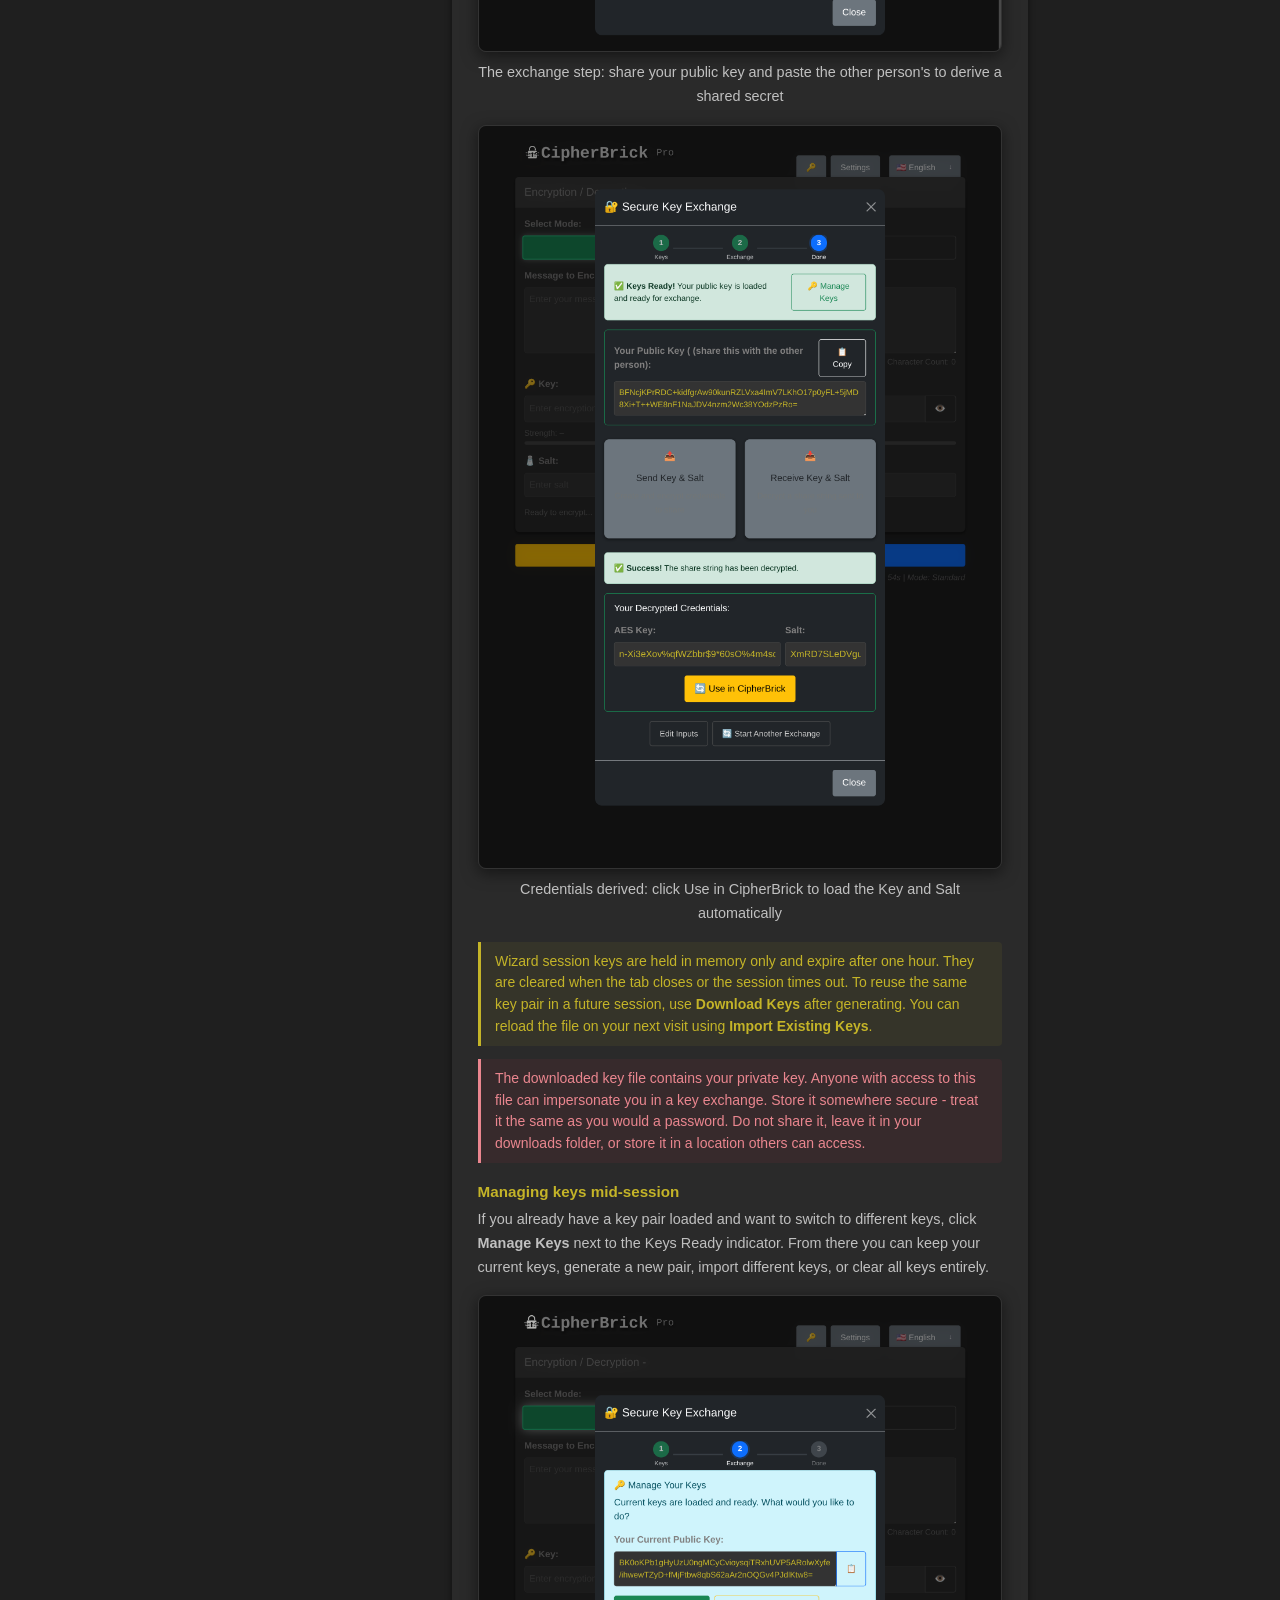
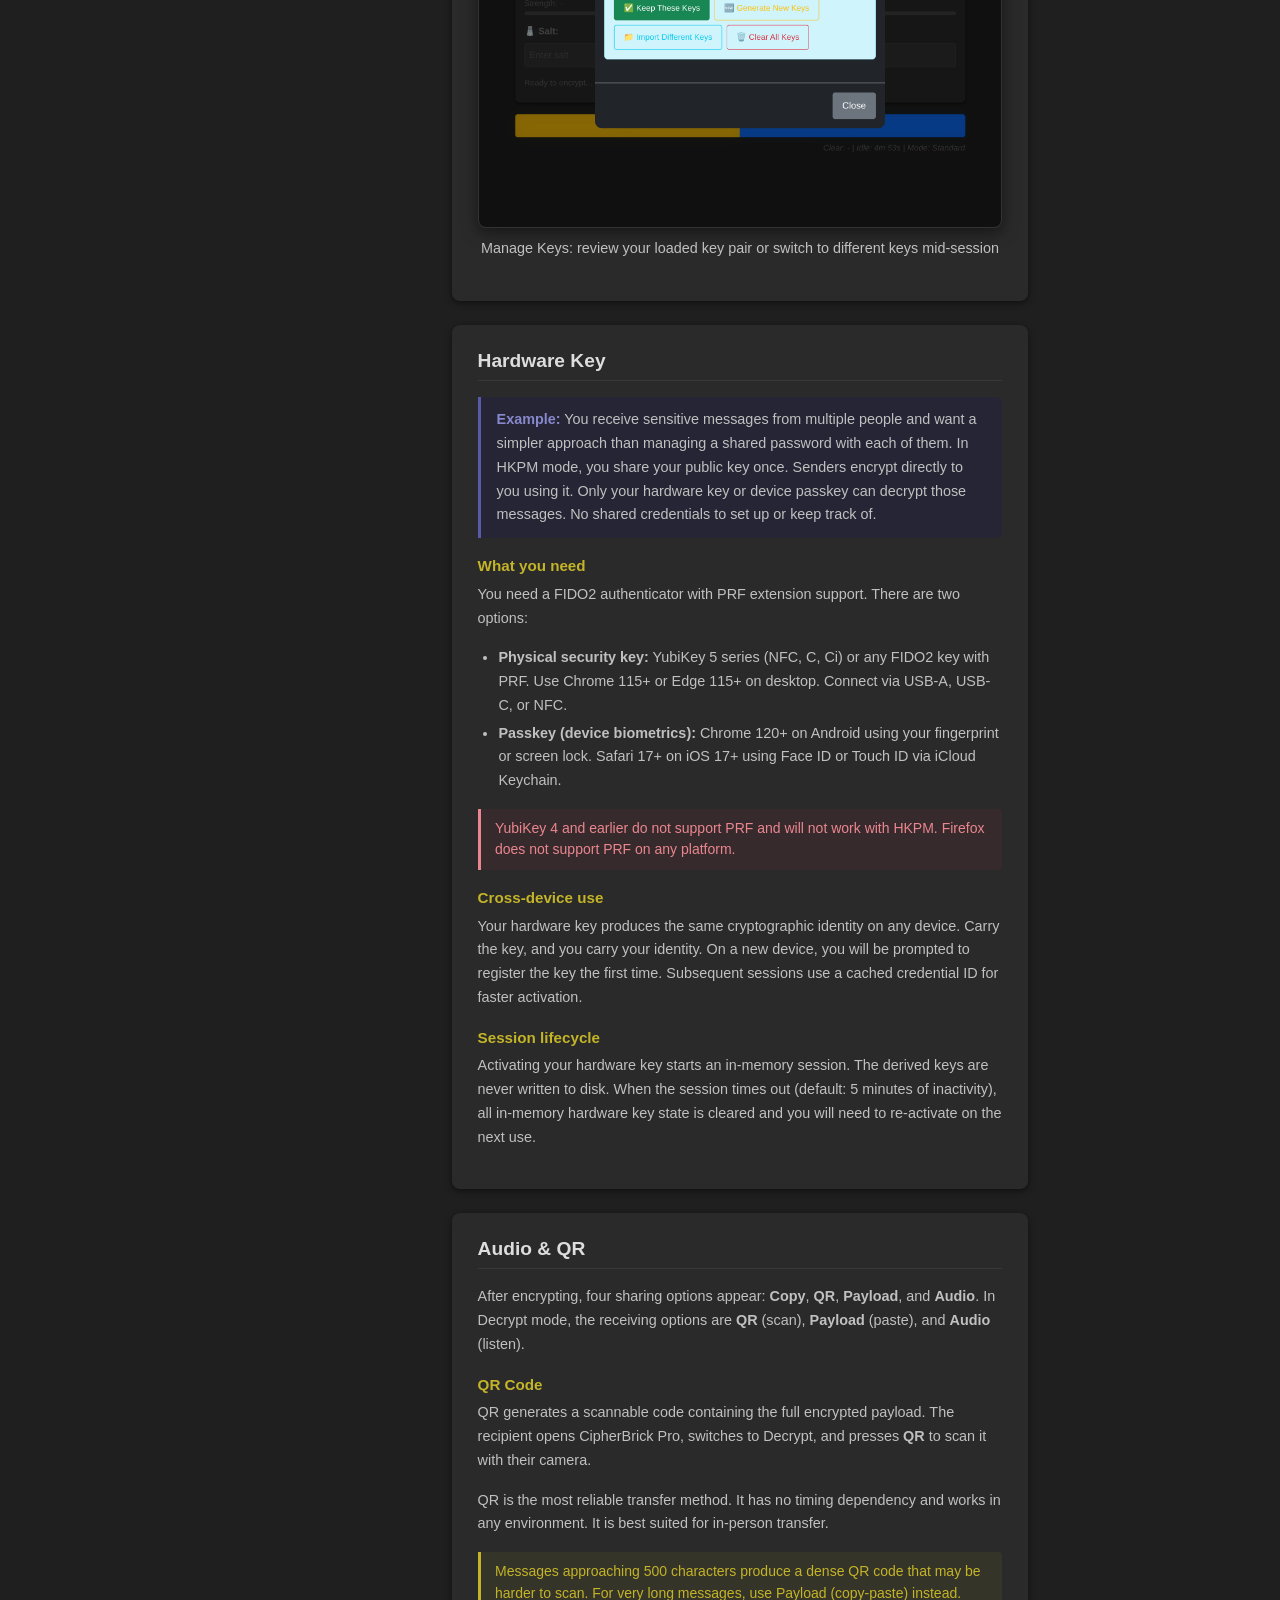
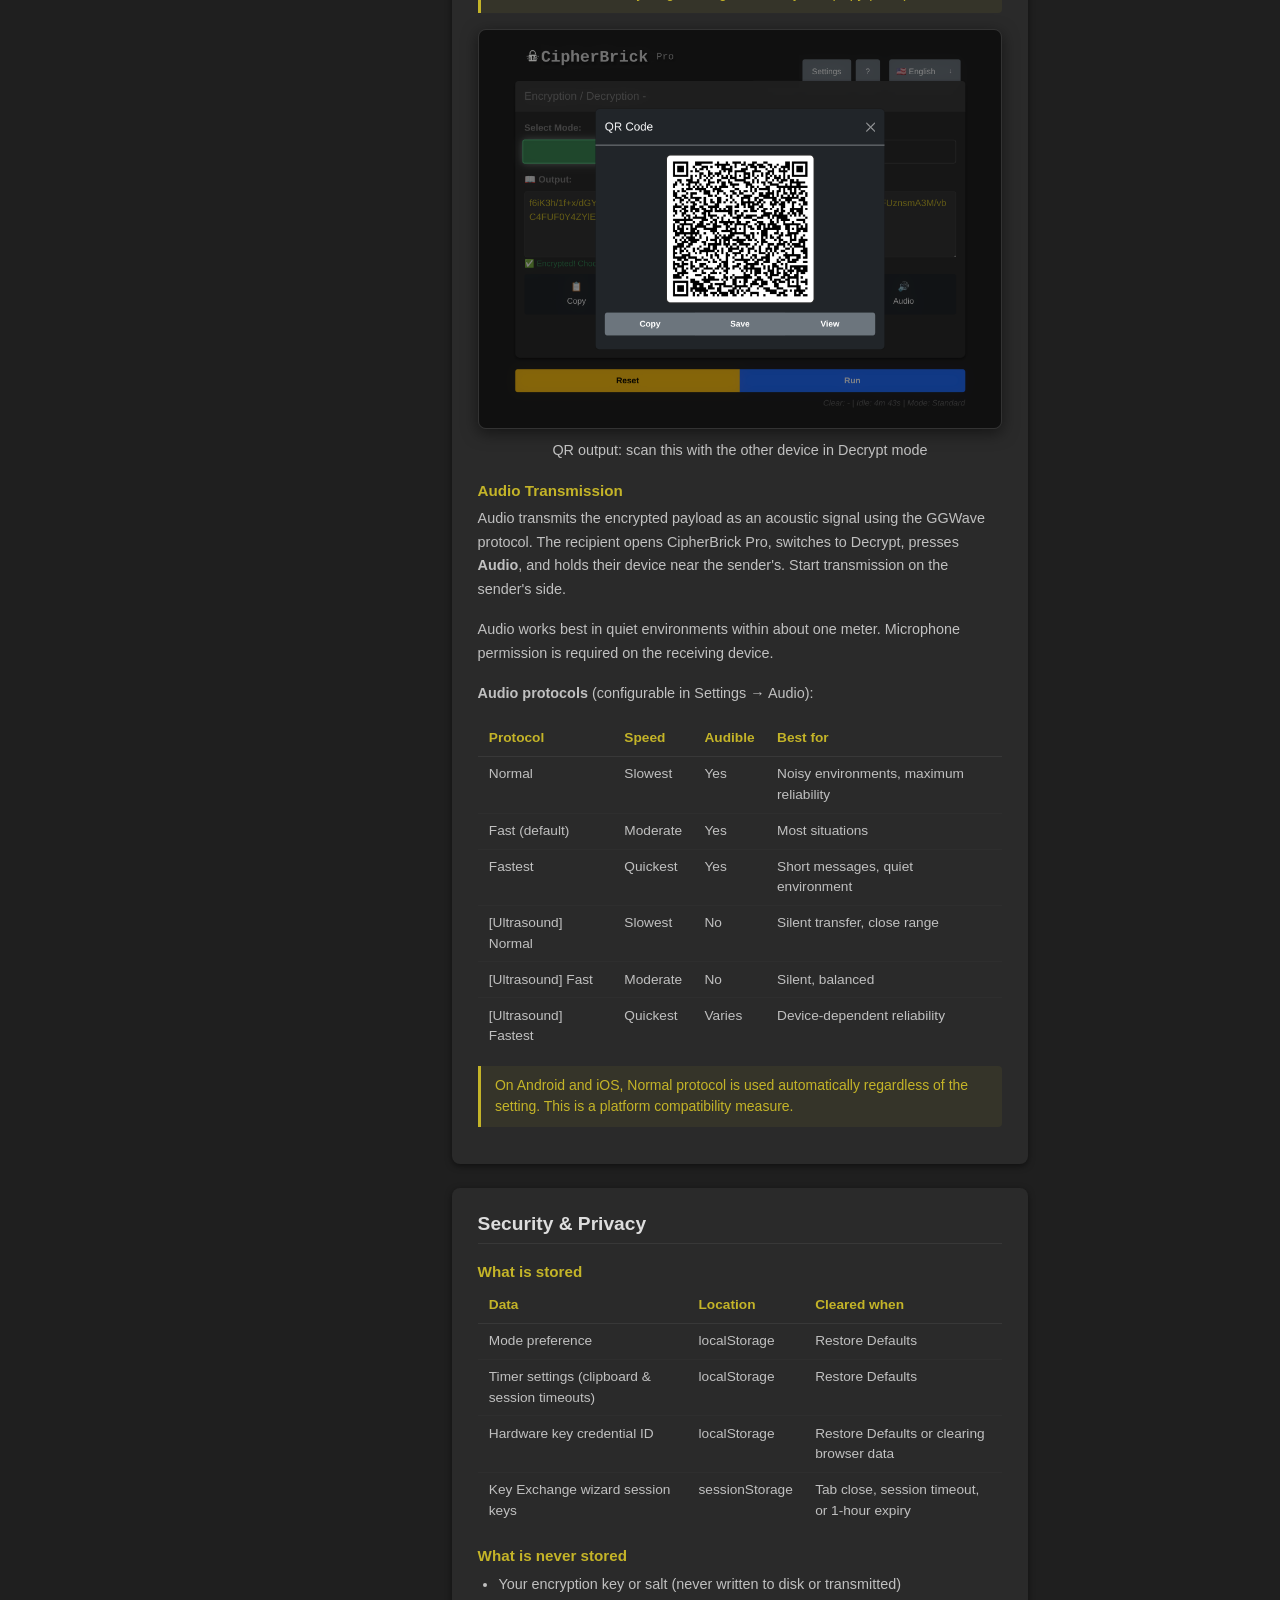
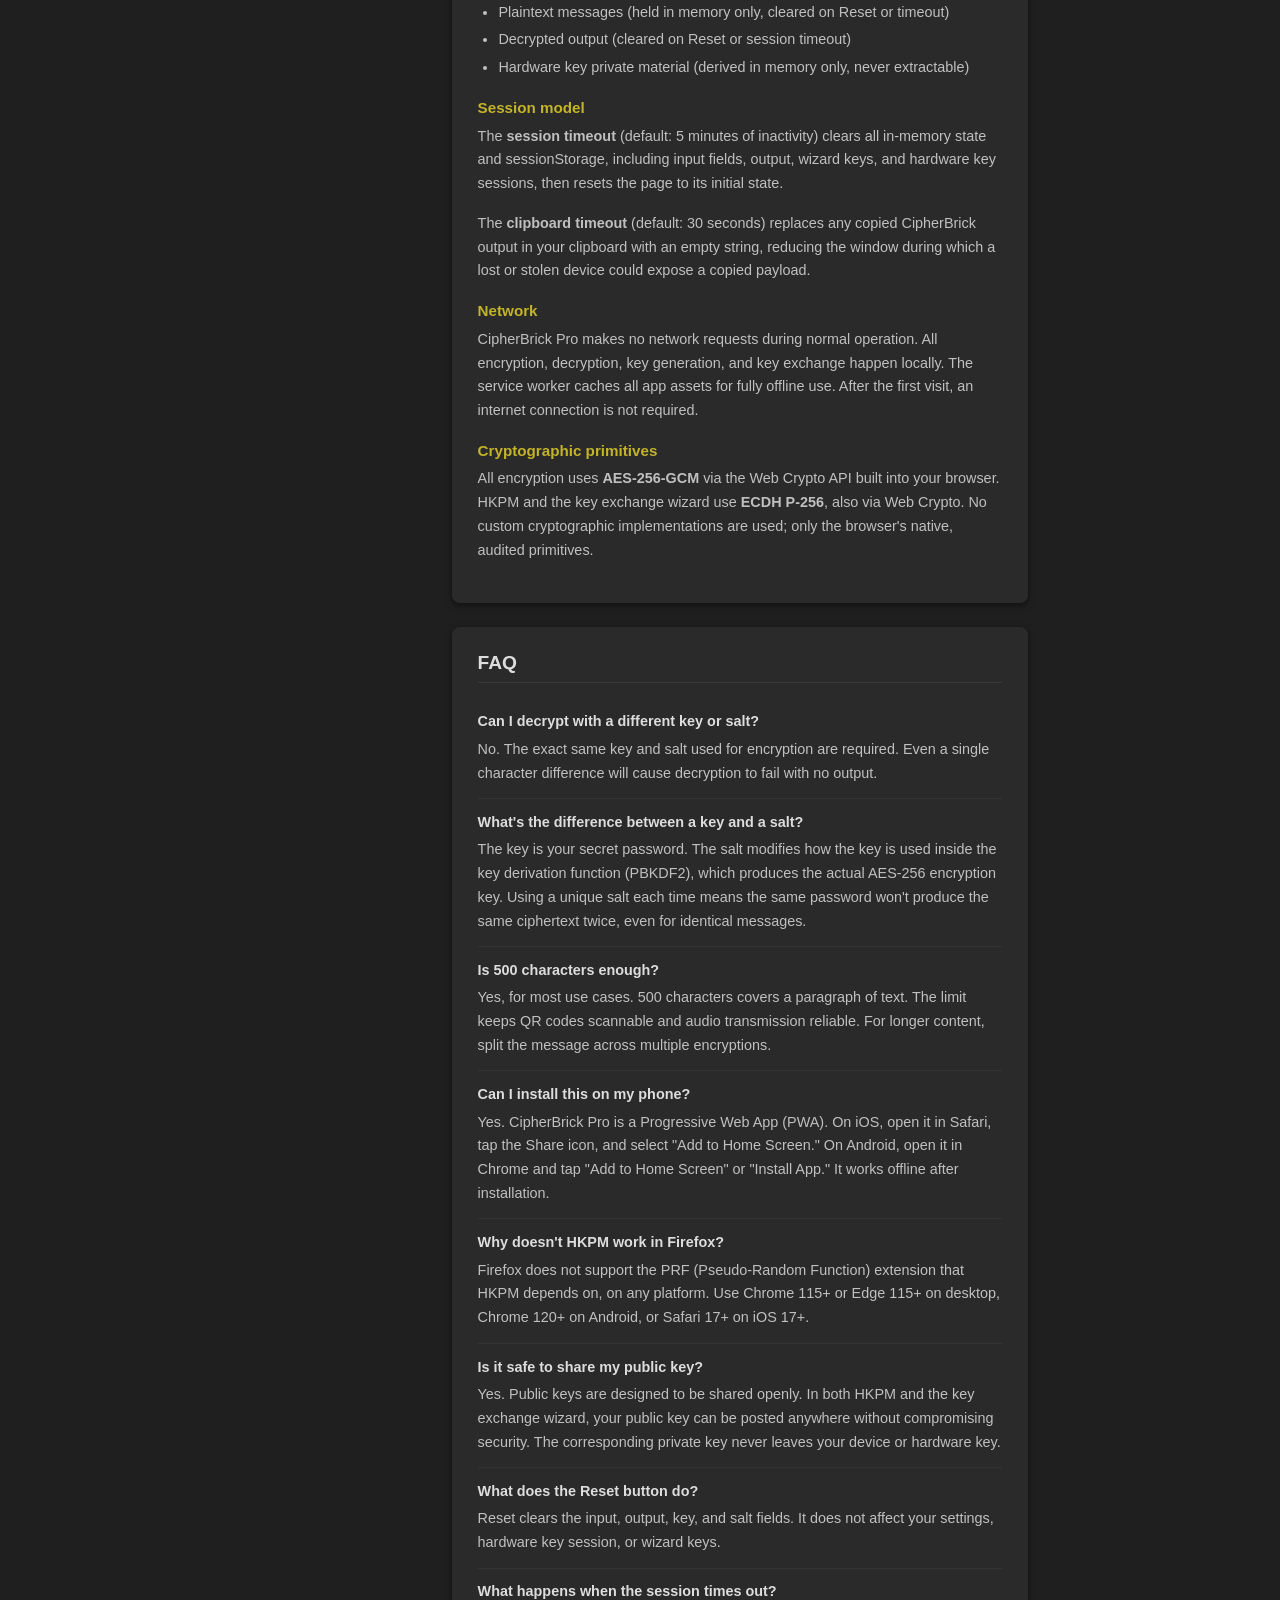
==== commit 9c45d4b8: "SW v46: fix claim accuracy and precache gaps from production review - HKPM wording: replace "private" ====
--- a/help.html
+++ b/help.html
@@ -6,6 +6,7 @@
   <meta name="viewport" content="width=device-width, initial-scale=1" />
   <meta name="theme-color" content="#3e3e3e" />
   <meta name="description" content="CipherBrick Pro - Help and documentation." />
+  <meta http-equiv="Content-Security-Policy" content="default-src 'self'; script-src 'self' 'wasm-unsafe-eval'; style-src 'self' 'unsafe-inline'; img-src 'self' data: blob:; media-src 'self' blob:; connect-src 'self'; worker-src 'self'; object-src 'none'; base-uri 'self';" />
   <title>CipherBrick Pro - Help</title>
   <link rel="icon" href="/favicon.ico">
   <link rel="icon" type="image/png" sizes="32x32" href="/icons/icon-32.png">
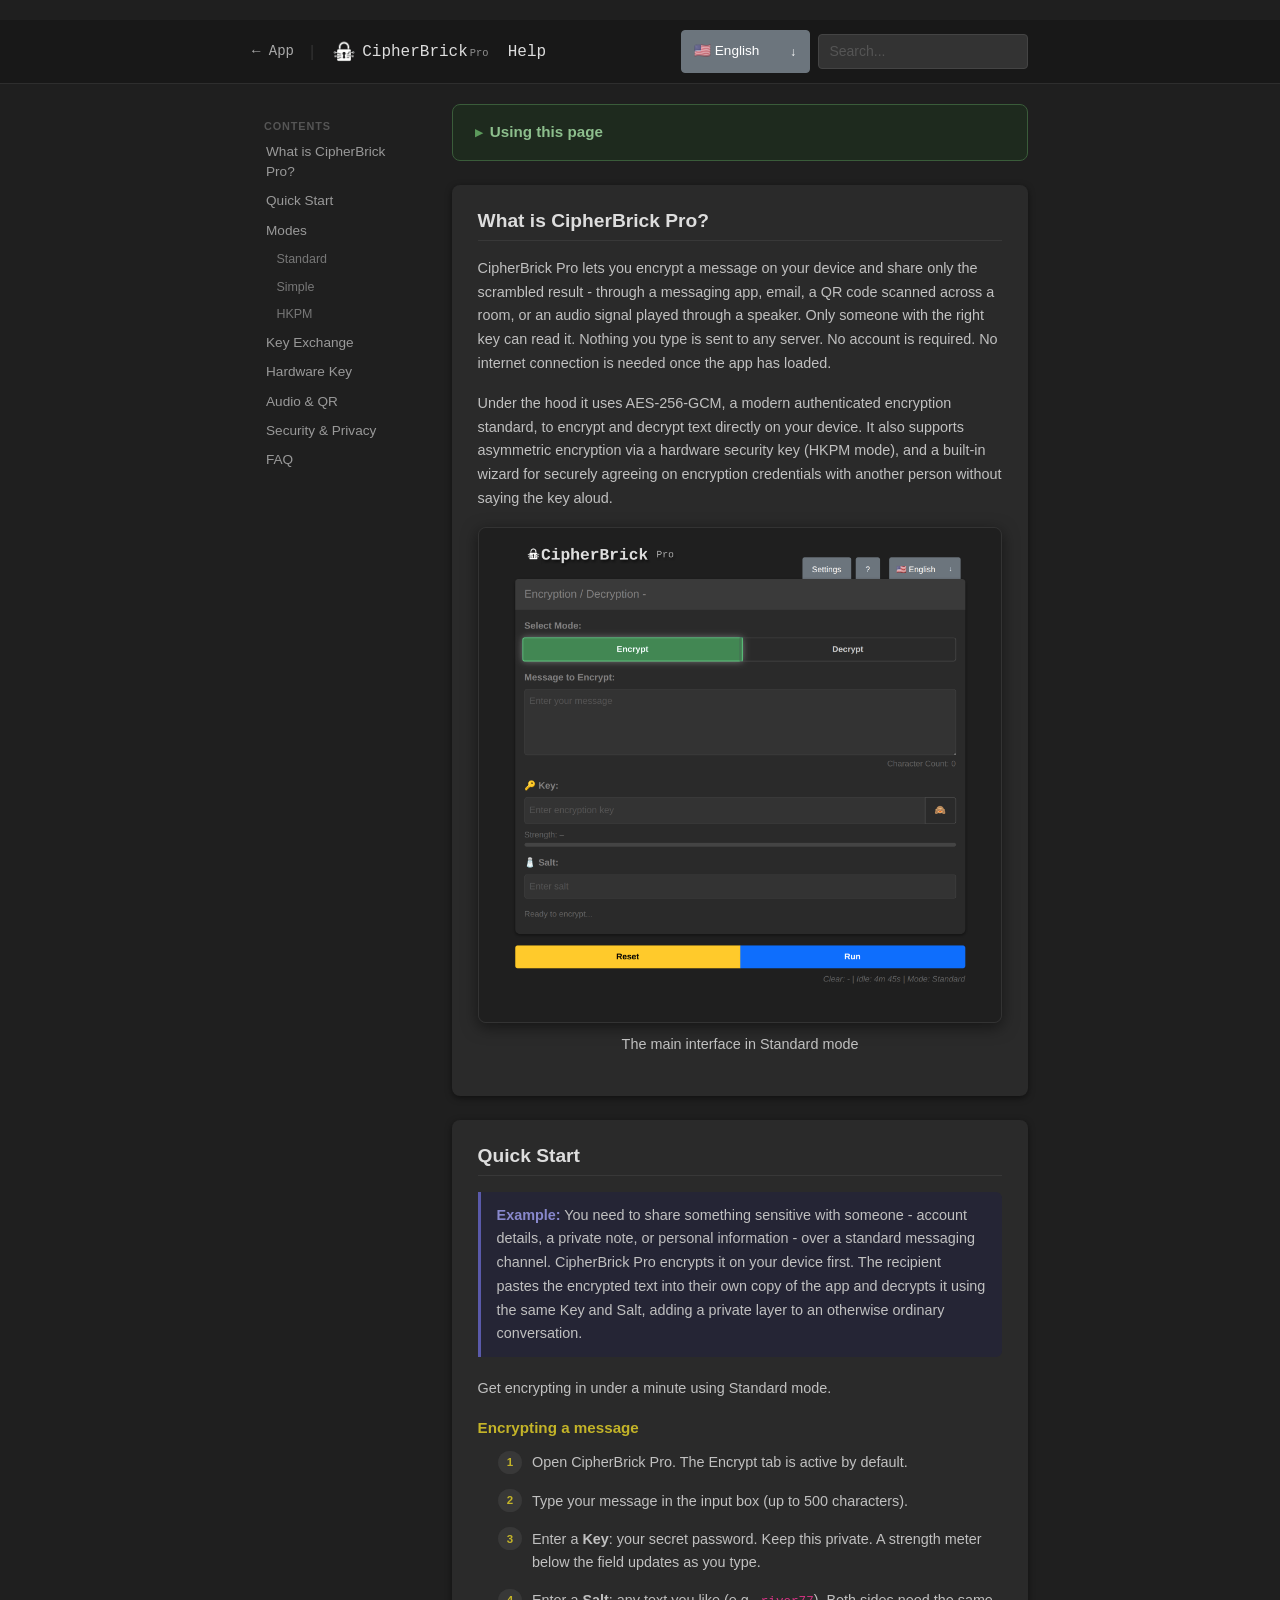
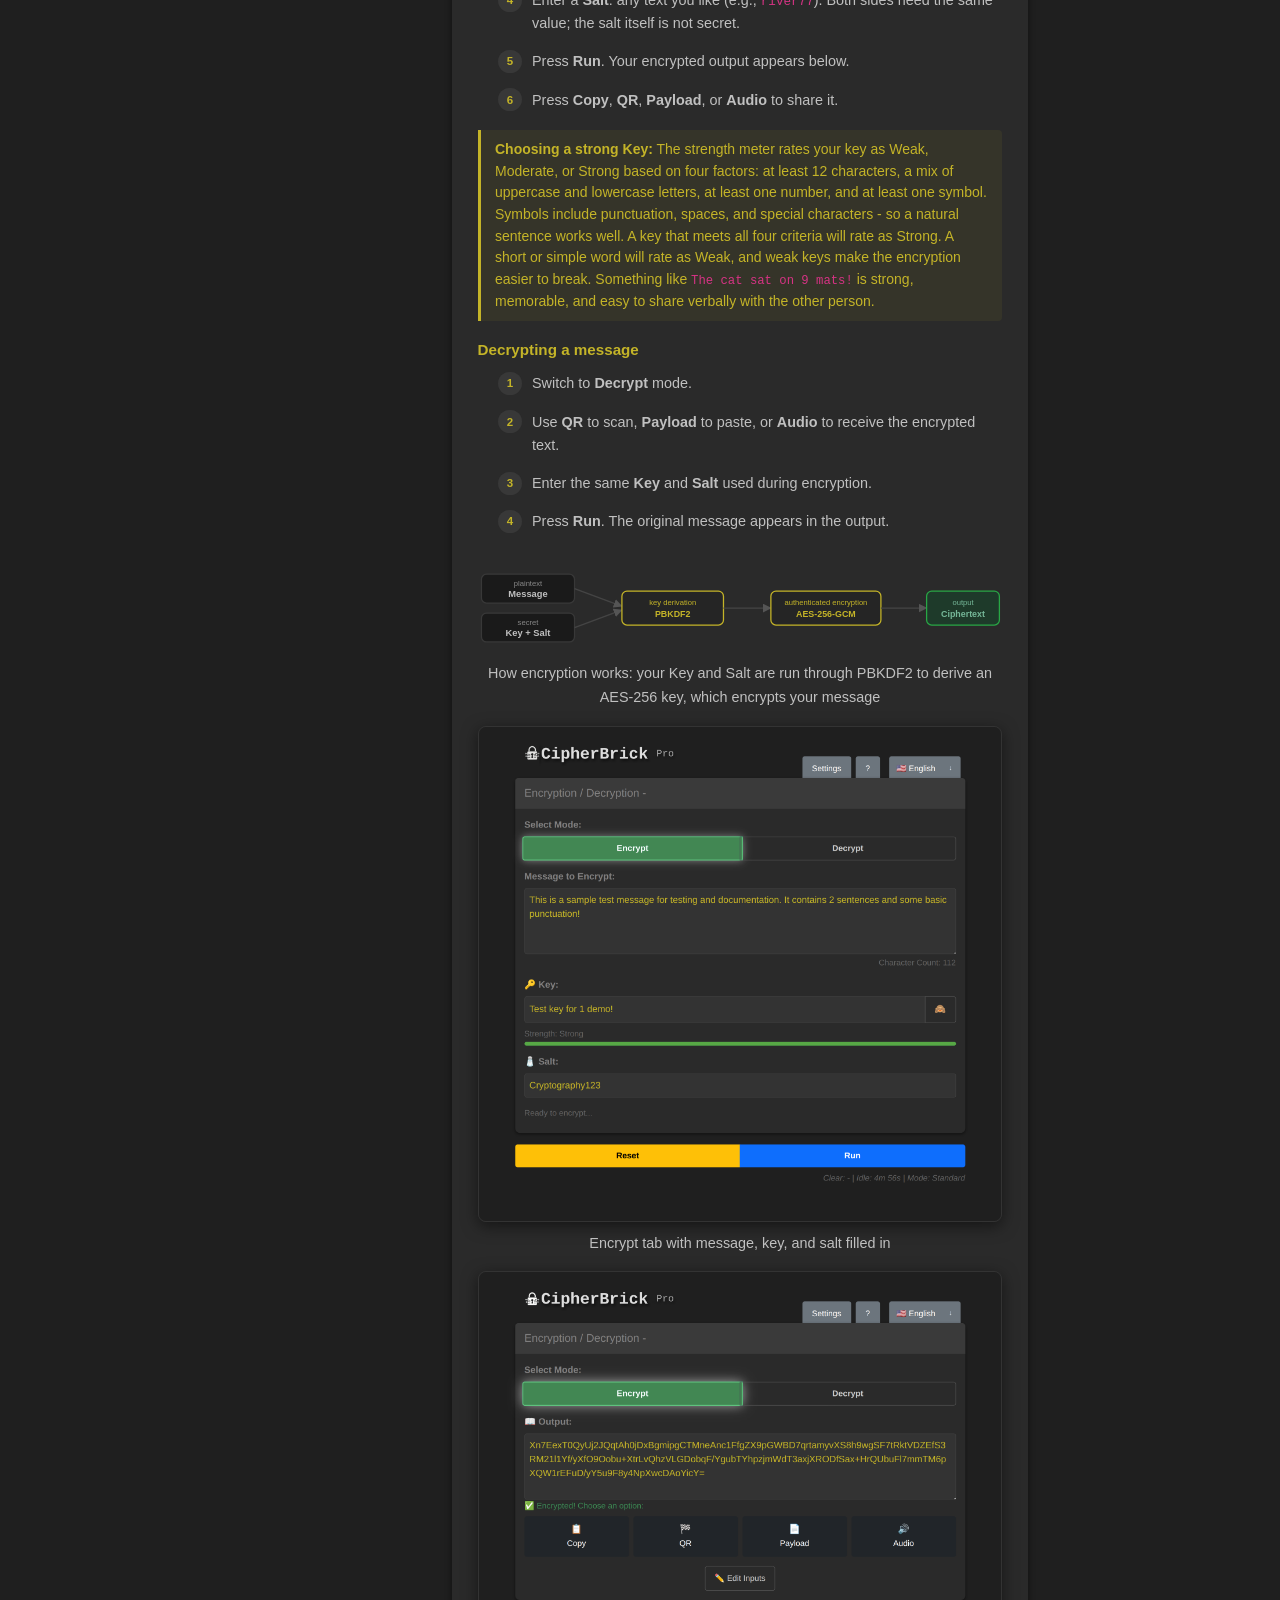
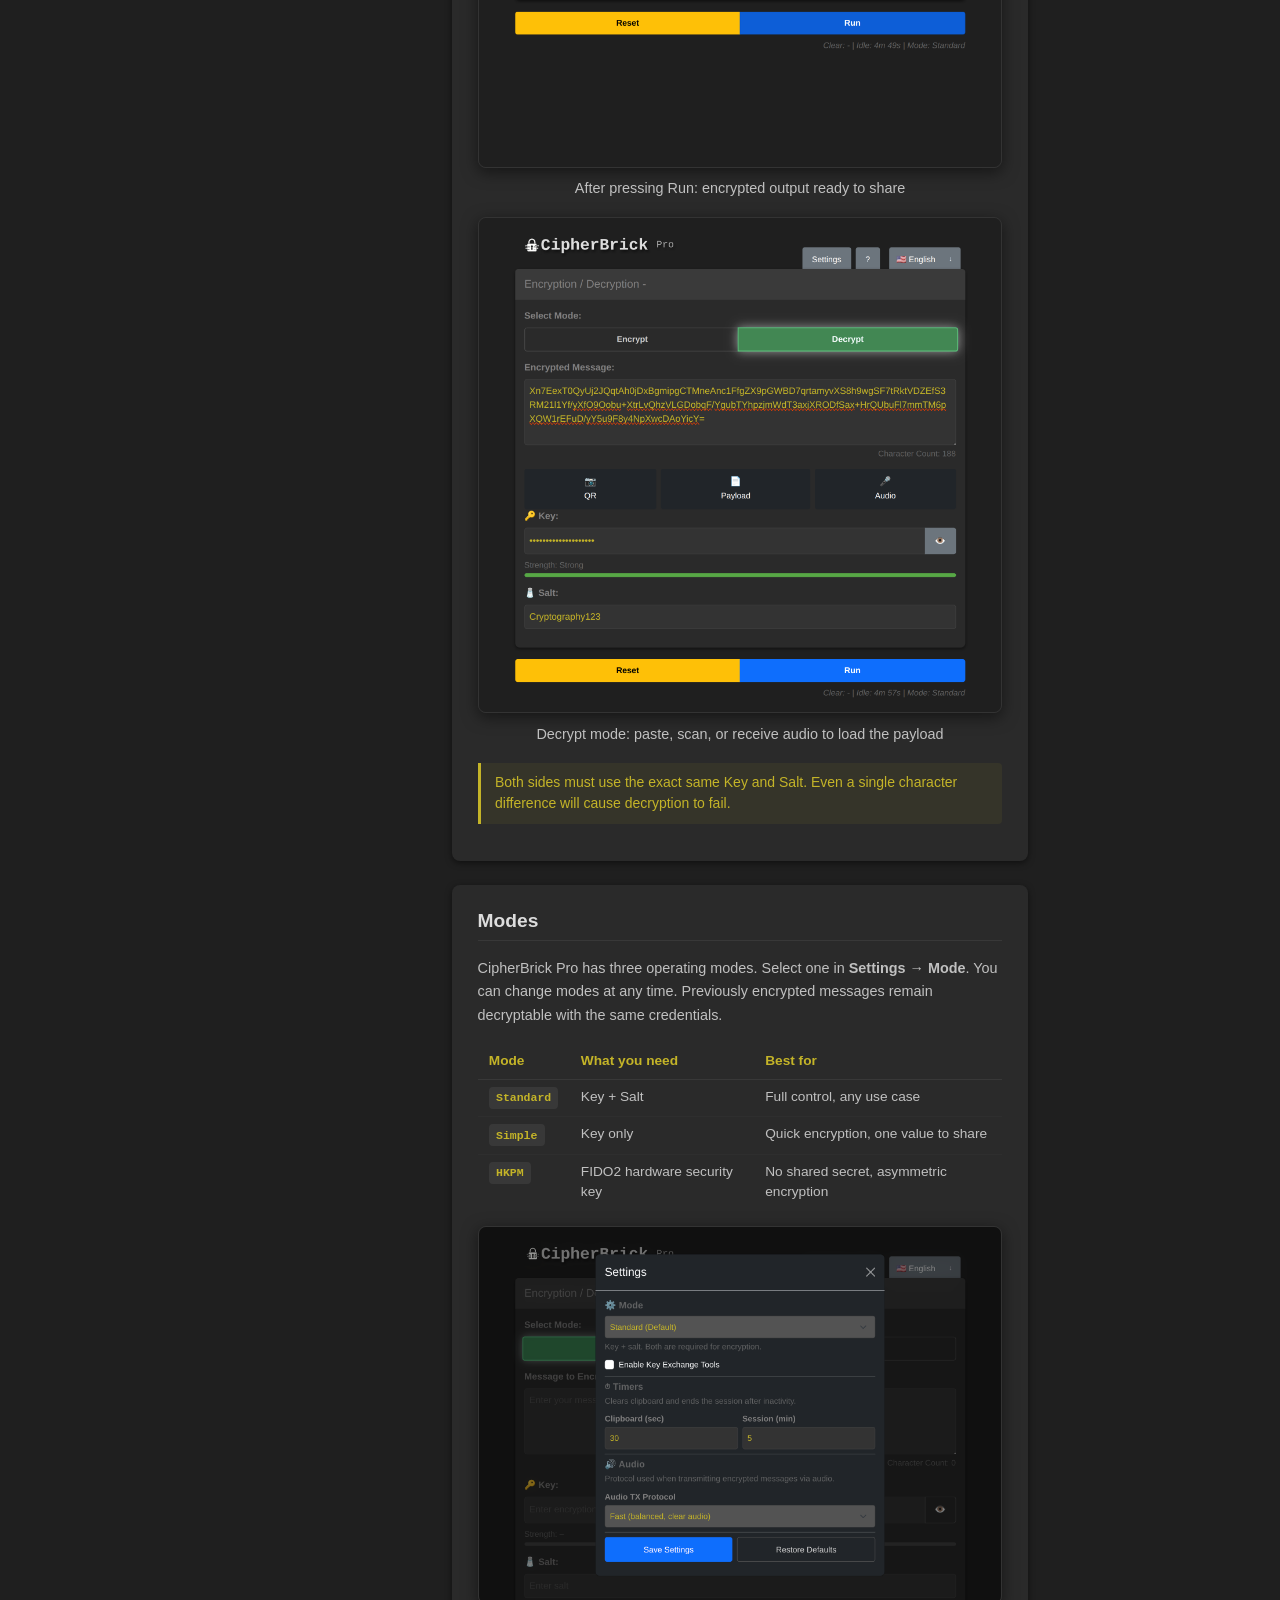
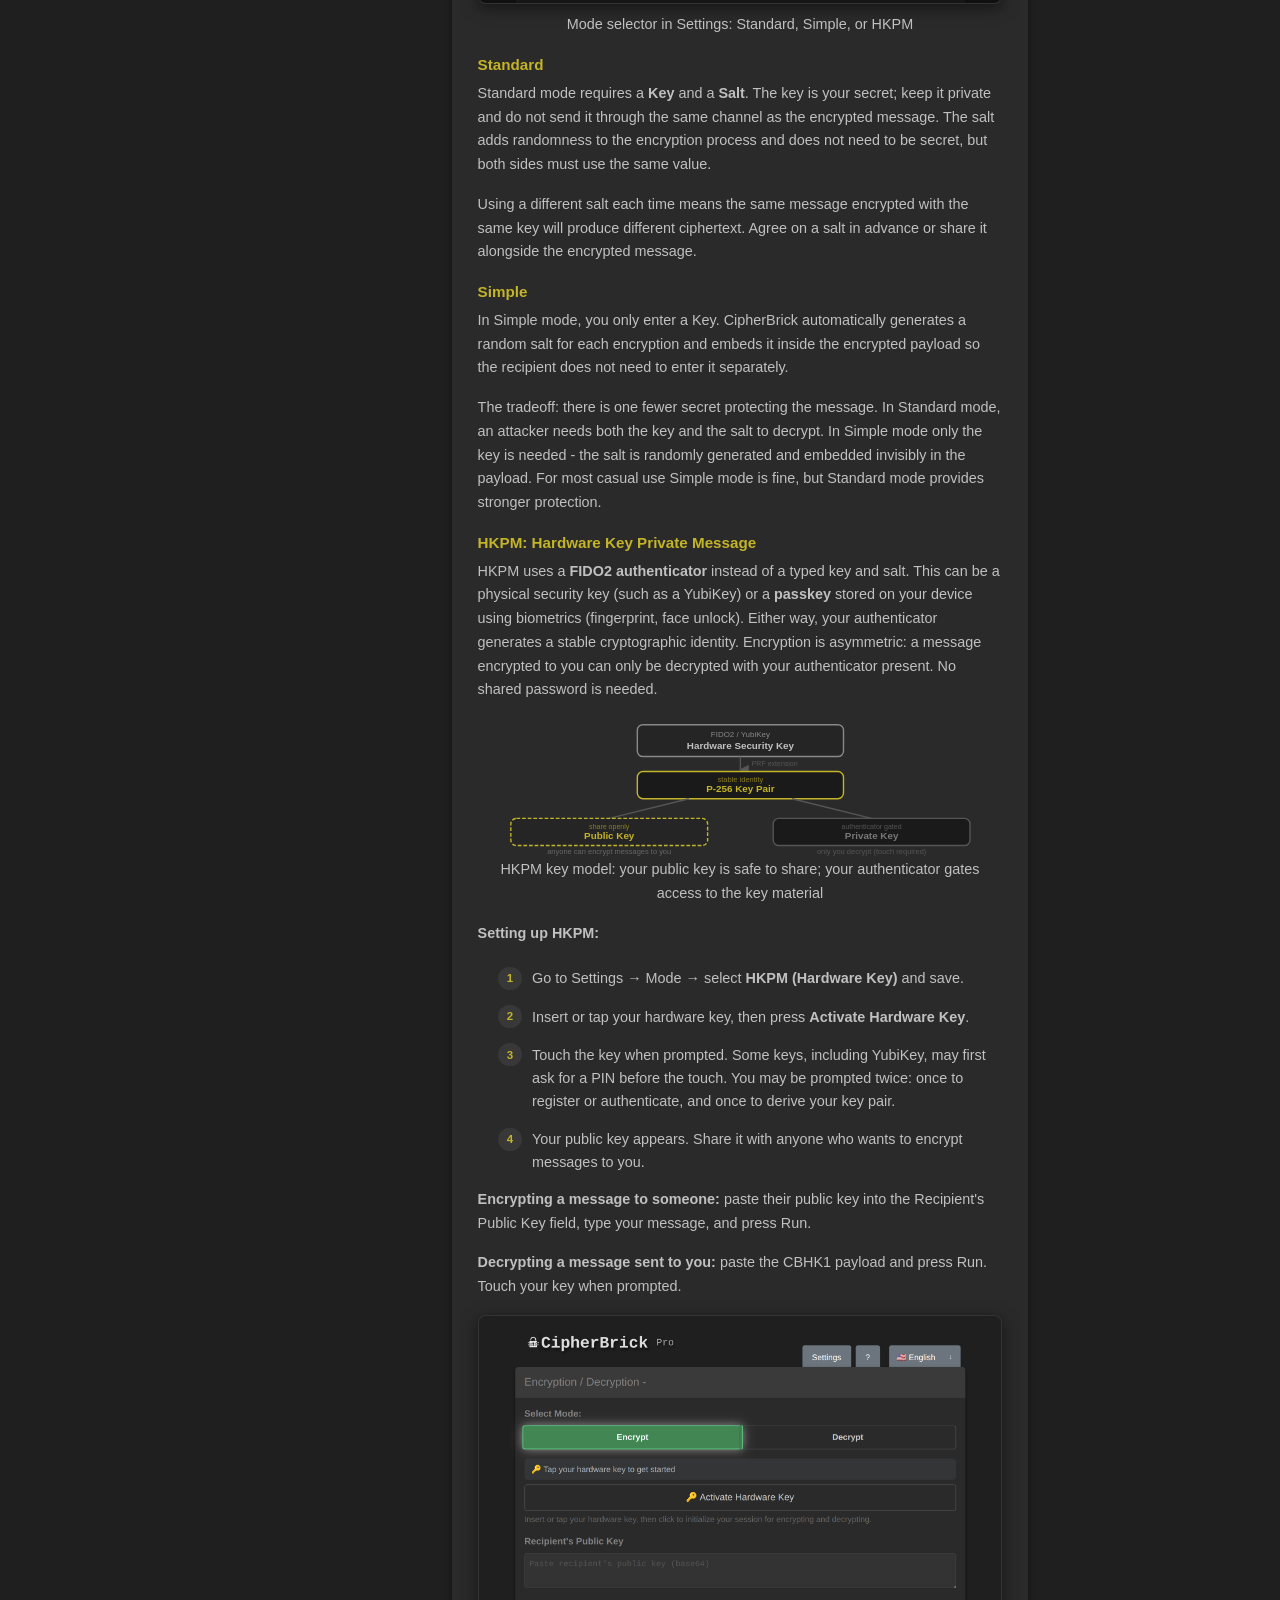
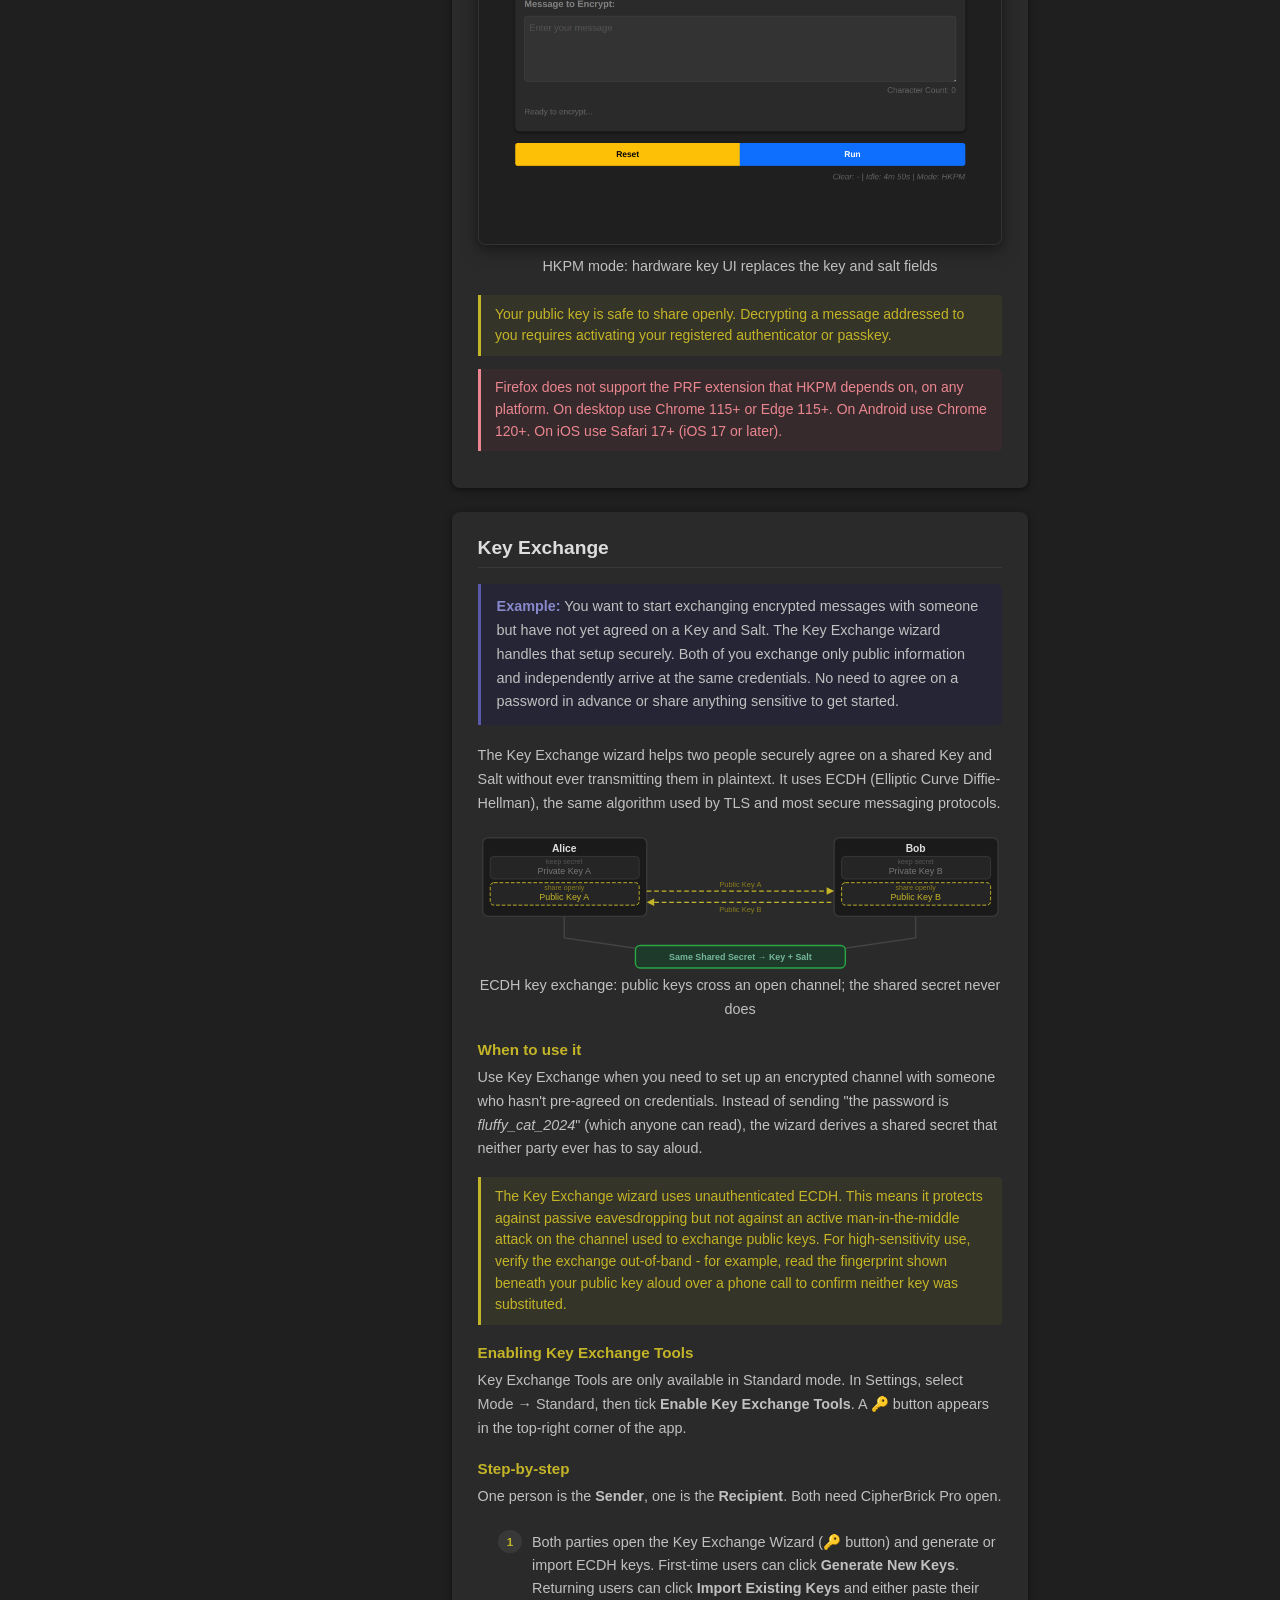
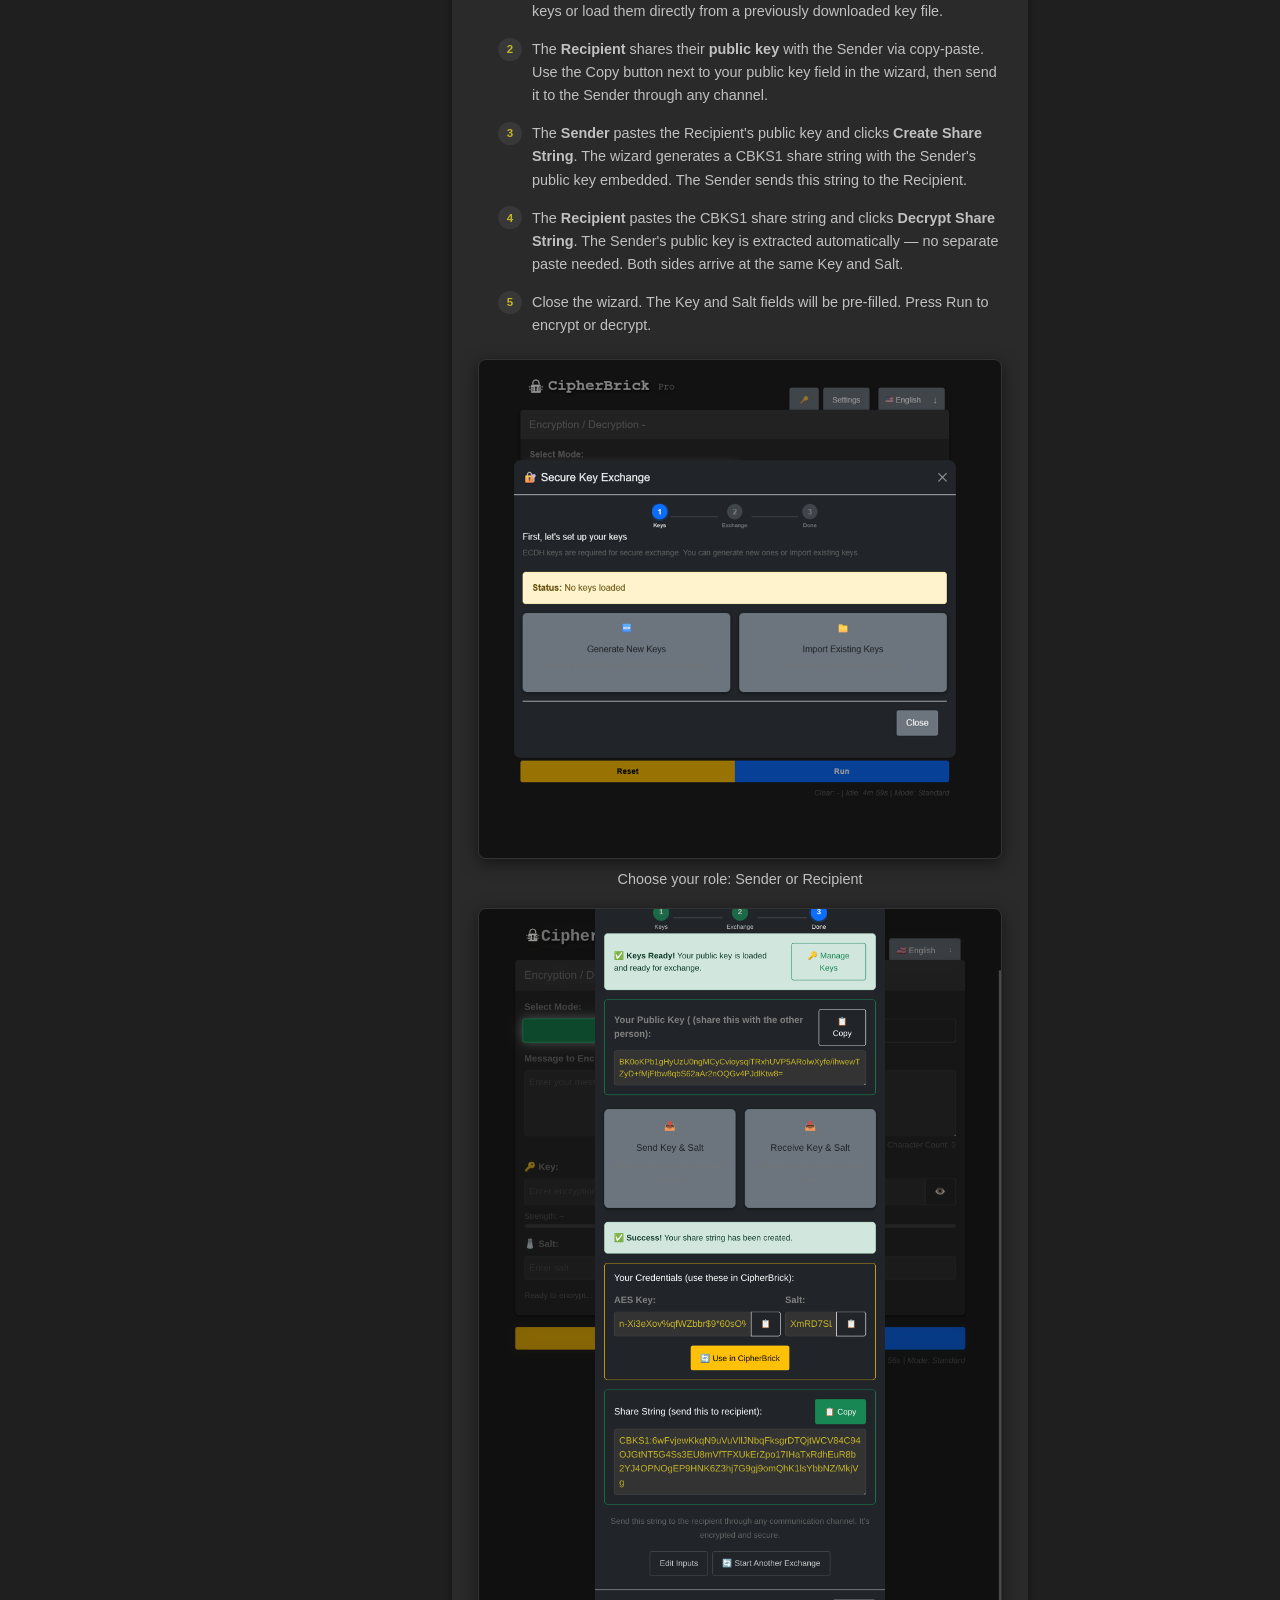
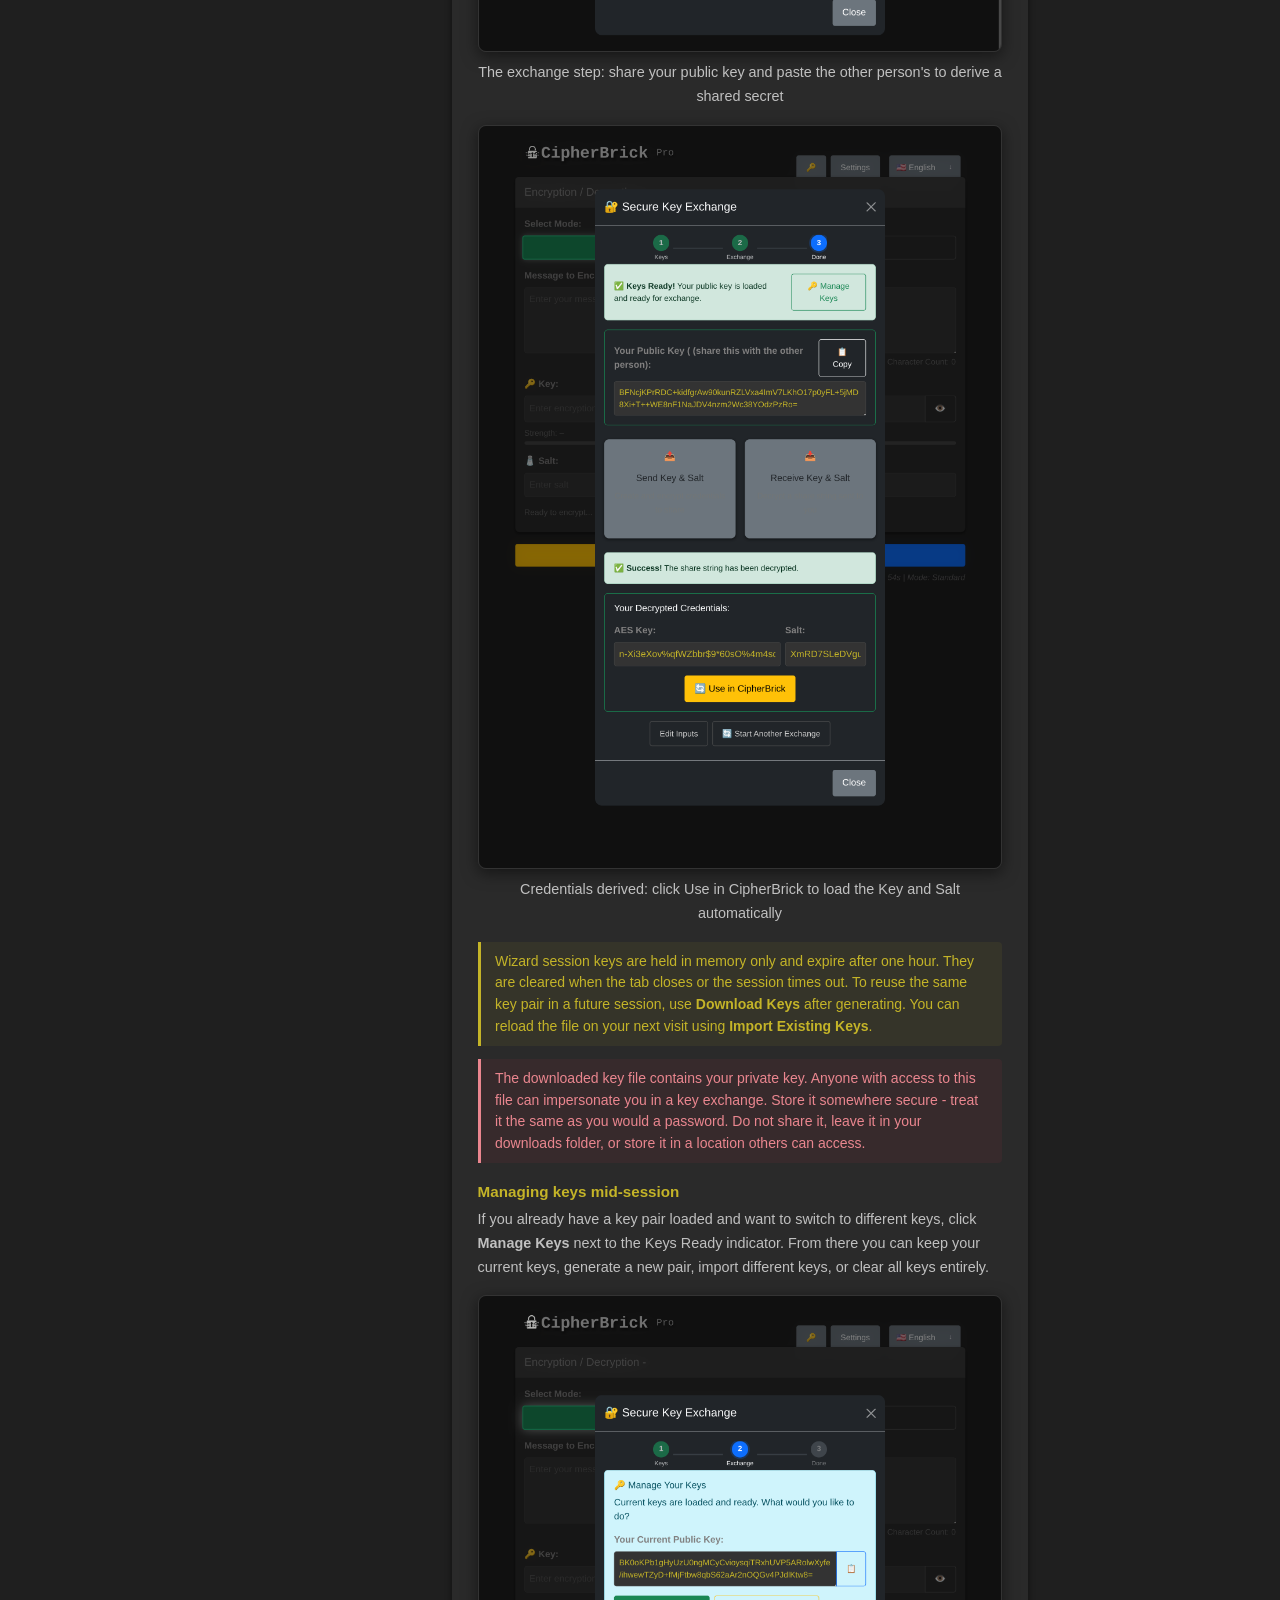
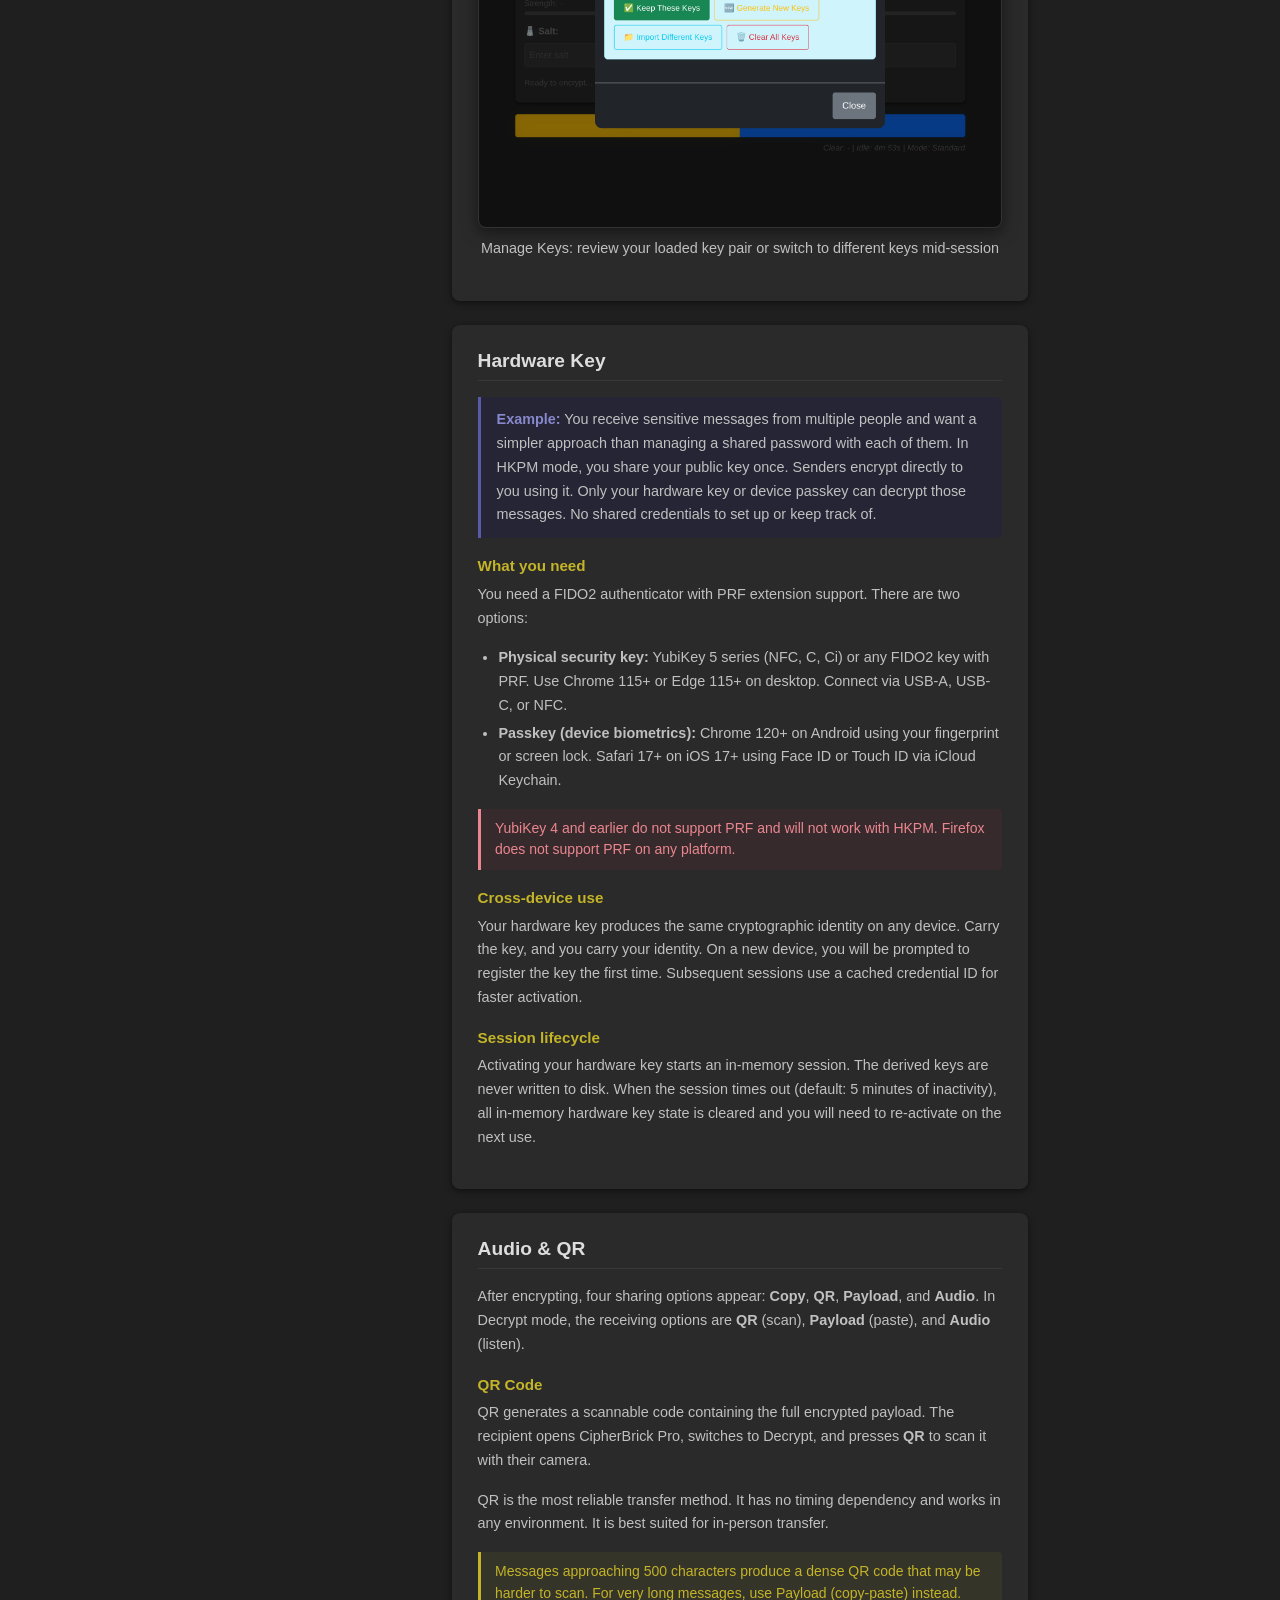
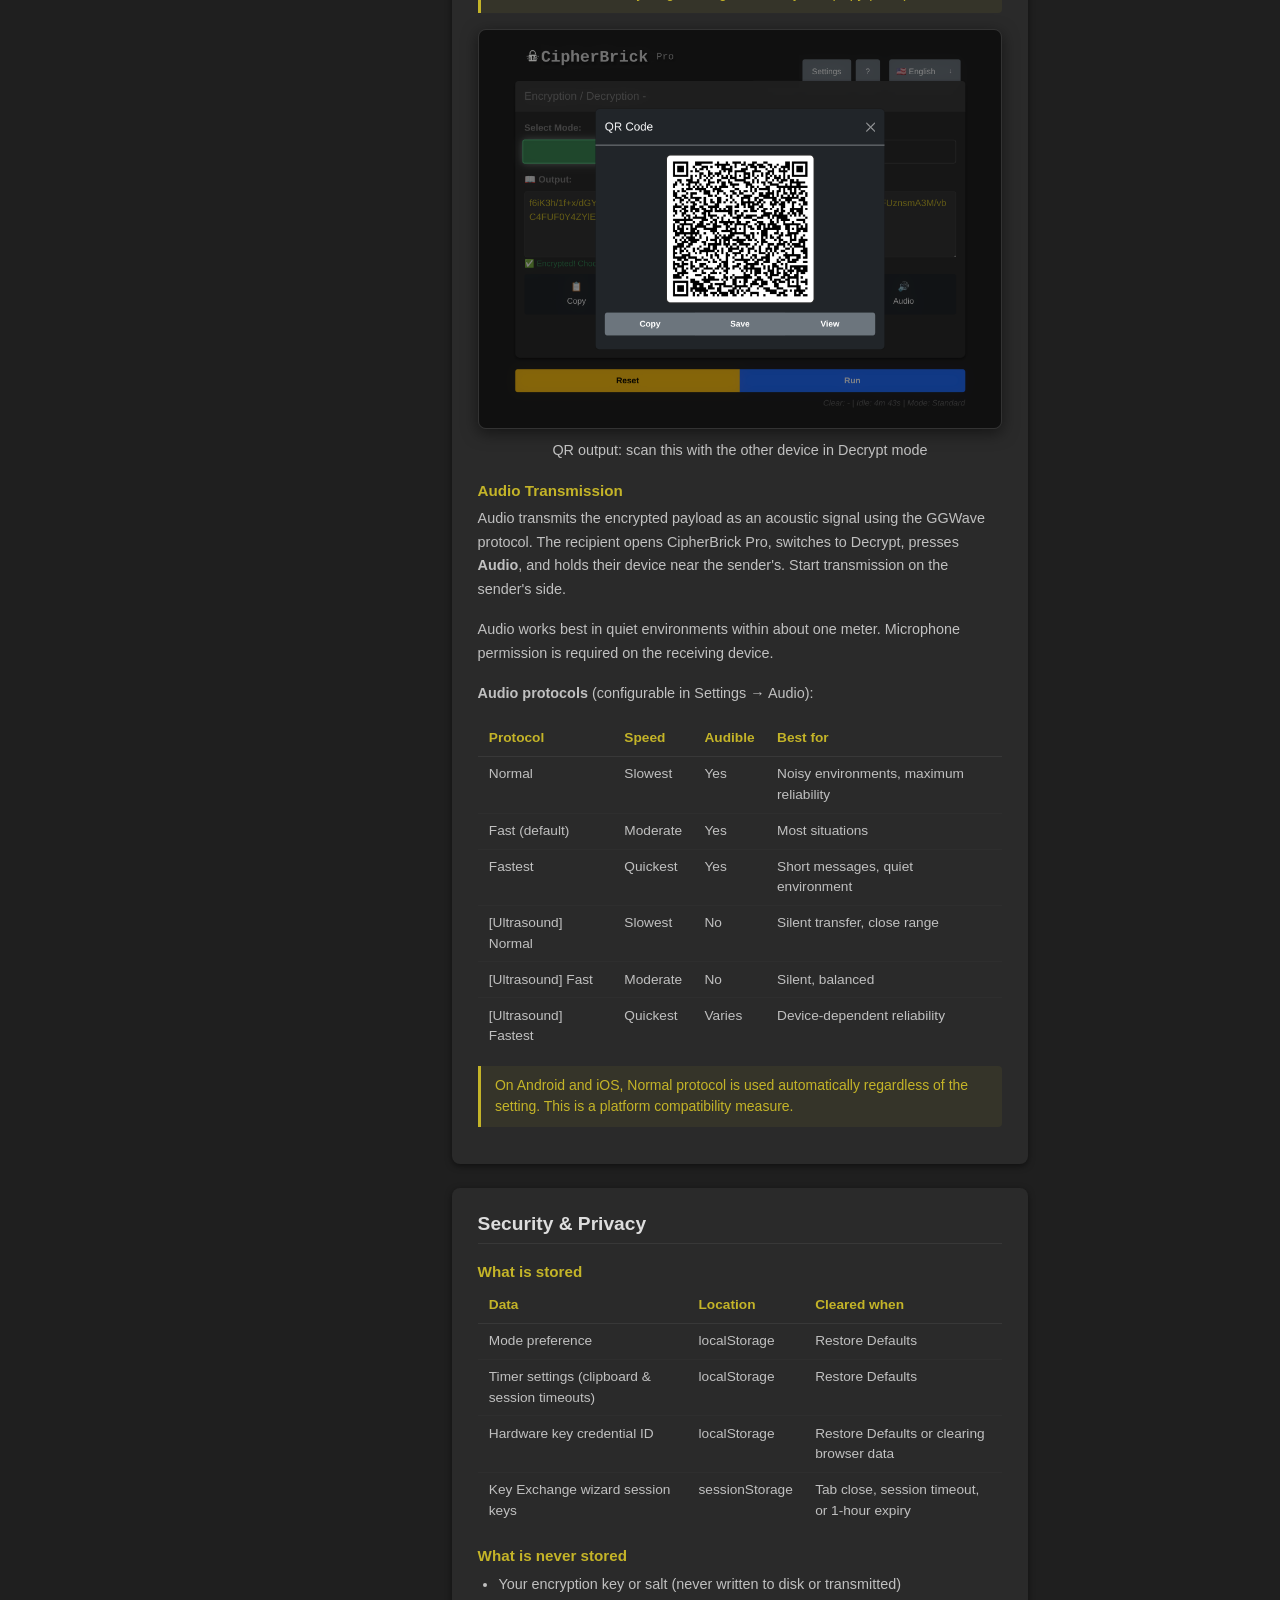
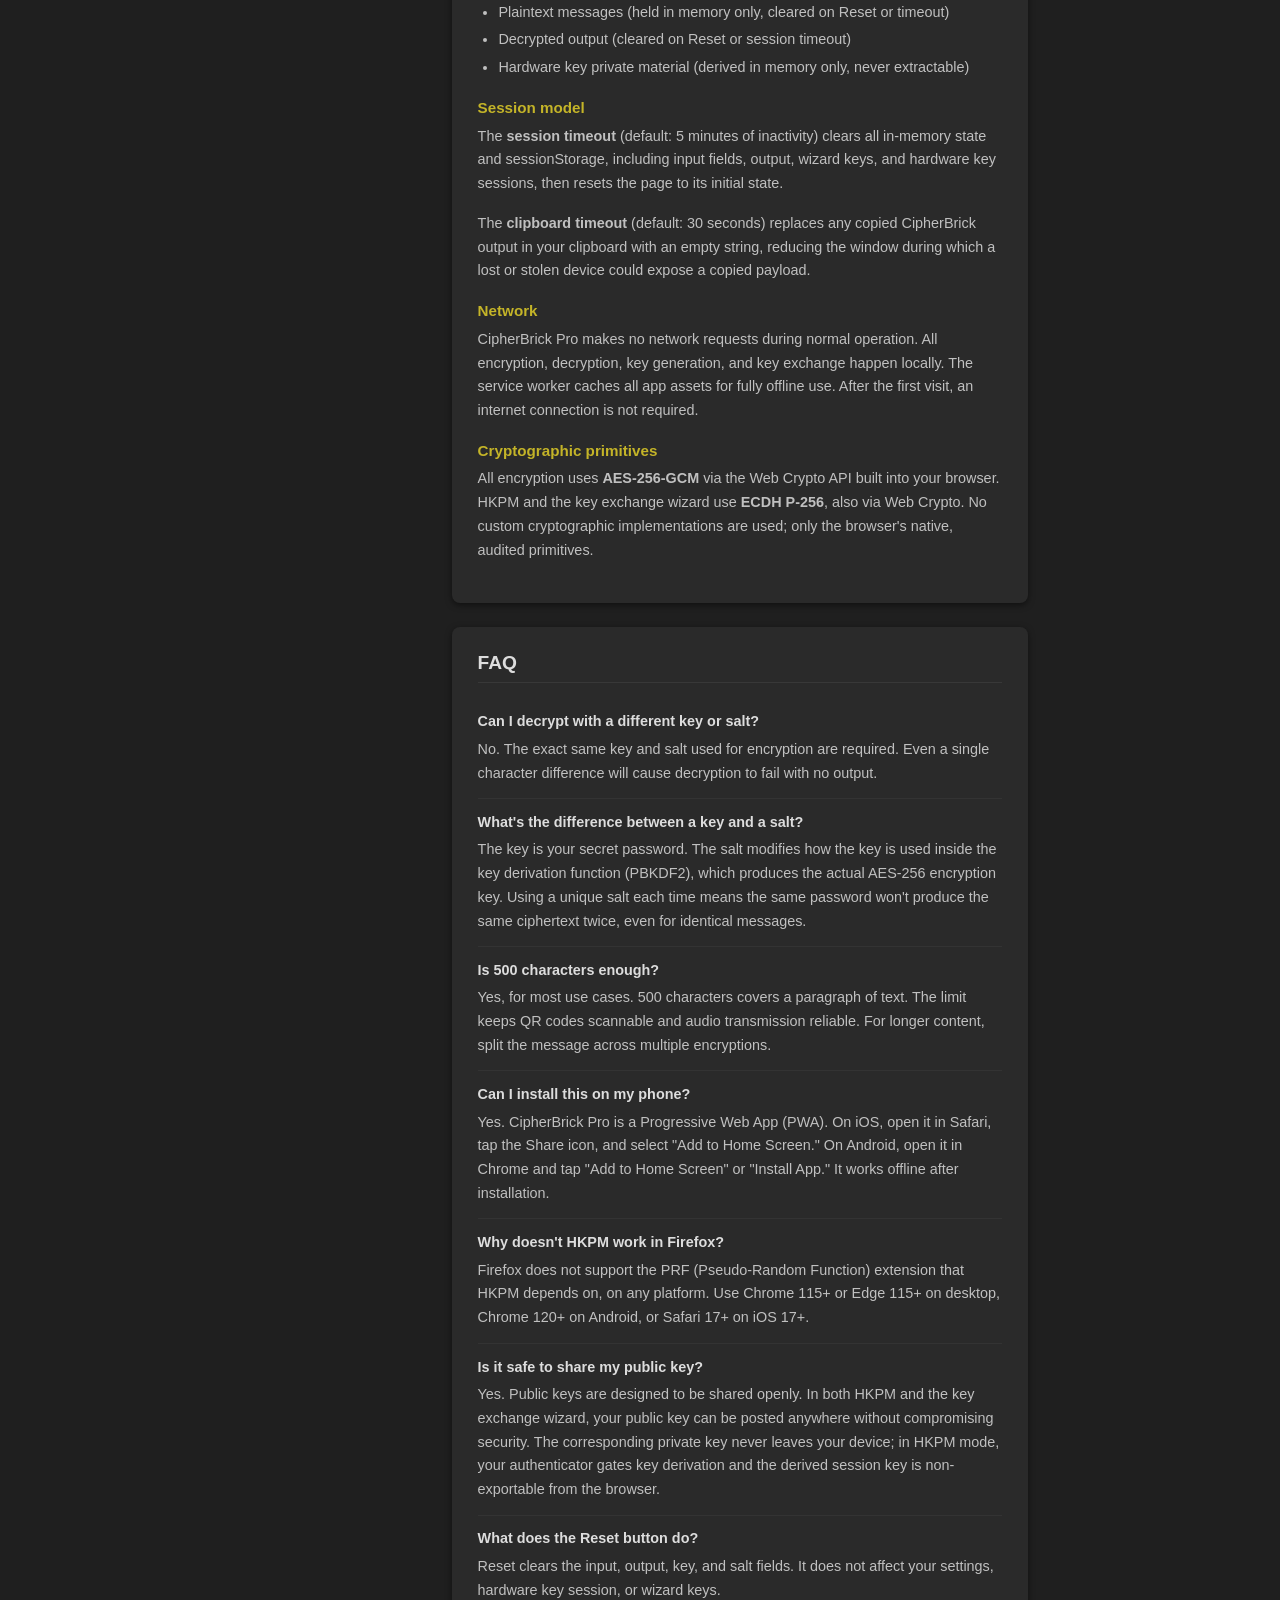
==== commit dfcb06a5: "Final HKPM wording sweep — remove remaining hardware-key overclaims - help.html: update SVG aria-lab" ====
--- a/help.html
+++ b/help.html
@@ -682,7 +682,7 @@
           <p data-i18n-html="help_mode_hkpm_p1">HKPM uses a <strong>FIDO2 authenticator</strong> instead of a typed key and salt. This can be a physical security key (such as a YubiKey) or a <strong>passkey</strong> stored on your device using biometrics (fingerprint, face unlock). Either way, your authenticator generates a stable cryptographic identity. Encryption is asymmetric: a message encrypted to you can only be decrypted with your authenticator present. No shared password is needed.</p>
 
           <!-- HKPM asymmetric identity diagram -->
-          <svg viewBox="0 0 560 148" xmlns="http://www.w3.org/2000/svg" role="img" aria-label="HKPM concept: hardware security key uses PRF extension to generate a stable P-256 key pair. Public key is shared openly; private key stays in hardware. Anyone can encrypt to you using your public key; only your hardware key can decrypt." style="display:block;width:100%;max-width:560px;margin:1.1rem auto 0.4rem;">
+          <svg viewBox="0 0 560 148" xmlns="http://www.w3.org/2000/svg" role="img" aria-label="HKPM concept: hardware security key uses PRF extension to release key material. Public key is shared openly; authenticator gates access to key material. Anyone can encrypt to you using your public key; activating your authenticator is required to decrypt." style="display:block;width:100%;max-width:560px;margin:1.1rem auto 0.4rem;">
             <defs>
               <marker id="hkpm-dn" markerWidth="7" markerHeight="7" refX="3.5" refY="6" orient="auto">
                 <polygon points="0 0, 7 0, 3.5 7" fill="#555"/>
@@ -714,14 +714,14 @@
 
             <!-- Private Key box (right) -->
             <rect x="315" y="105" width="210" height="29" rx="6" fill="#1a1a1a" stroke="#555" stroke-width="1.5"/>
-            <text x="420" y="116" text-anchor="middle" font-size="7.5" fill="#555" font-family="Helvetica Neue,Arial,sans-serif" data-i18n="help_svg_stays_in_hardware">stays in hardware</text>
+            <text x="420" y="116" text-anchor="middle" font-size="7.5" fill="#555" font-family="Helvetica Neue,Arial,sans-serif" data-i18n="help_svg_stays_in_hardware">authenticator gated</text>
             <text x="420" y="127" text-anchor="middle" font-size="10.5" fill="#777" font-family="Helvetica Neue,Arial,sans-serif" font-weight="bold" data-i18n="help_svg_private_key">Private Key</text>
 
             <!-- Captions -->
             <text x="140" y="143" text-anchor="middle" font-size="8" fill="#666" font-family="Helvetica Neue,Arial,sans-serif" data-i18n="help_svg_anyone_encrypt">anyone can encrypt messages to you</text>
             <text x="420" y="143" text-anchor="middle" font-size="8" fill="#555" font-family="Helvetica Neue,Arial,sans-serif" data-i18n="help_svg_only_you_decrypt">only you decrypt (touch required)</text>
           </svg>
-          <p class="screenshot-caption" data-i18n="help_cap_hkpm_diagram">HKPM key model: your public key is safe to share; your private key never leaves the hardware</p>
+          <p class="screenshot-caption" data-i18n="help_cap_hkpm_diagram">HKPM key model: your public key is safe to share; your authenticator gates access to the key material</p>
 
           <p data-i18n-html="help_hkpm_setup_label"><strong>Setting up HKPM:</strong></p>
           <ol class="step-list">
@@ -736,7 +736,7 @@
 
           <img src="img/help/hkpm-ui.png" alt="Main app with HKPM mode active" class="help-screenshot" />
           <p class="screenshot-caption" data-i18n="help_cap_hkpm_ui">HKPM mode: hardware key UI replaces the key and salt fields</p>
-          <div class="help-note" data-i18n="help_note_hkpm_pubkey">Your public key is safe to share openly. Only your physical hardware key can decrypt messages addressed to you.</div>
+          <div class="help-note" data-i18n="help_note_hkpm_pubkey">Your public key is safe to share openly. Decrypting a message addressed to you requires activating your registered authenticator or passkey.</div>
           <div class="help-warn" data-i18n="help_warn_hkpm_browser">Firefox does not support the PRF extension that HKPM depends on, on any platform. On desktop use Chrome 115+ or Edge 115+. On Android use Chrome 120+. On iOS use Safari 17+ (iOS 17 or later).</div>
         </div>
 
@@ -1008,7 +1008,7 @@
 
           <div class="faq-item">
             <div class="faq-q" data-i18n="help_faq_q_pubkey_safe">Is it safe to share my public key?</div>
-            <p class="faq-a" data-i18n="help_faq_a_pubkey_safe">Yes. Public keys are designed to be shared openly. In both HKPM and the key exchange wizard, your public key can be posted anywhere without compromising security. The corresponding private key never leaves your device or hardware key.</p>
+            <p class="faq-a" data-i18n="help_faq_a_pubkey_safe">Yes. Public keys are designed to be shared openly. In both HKPM and the key exchange wizard, your public key can be posted anywhere without compromising security. The corresponding private key never leaves your device; in HKPM mode, your authenticator gates key derivation and the derived session key is non-exportable from the browser.</p>
           </div>
 
           <div class="faq-item">
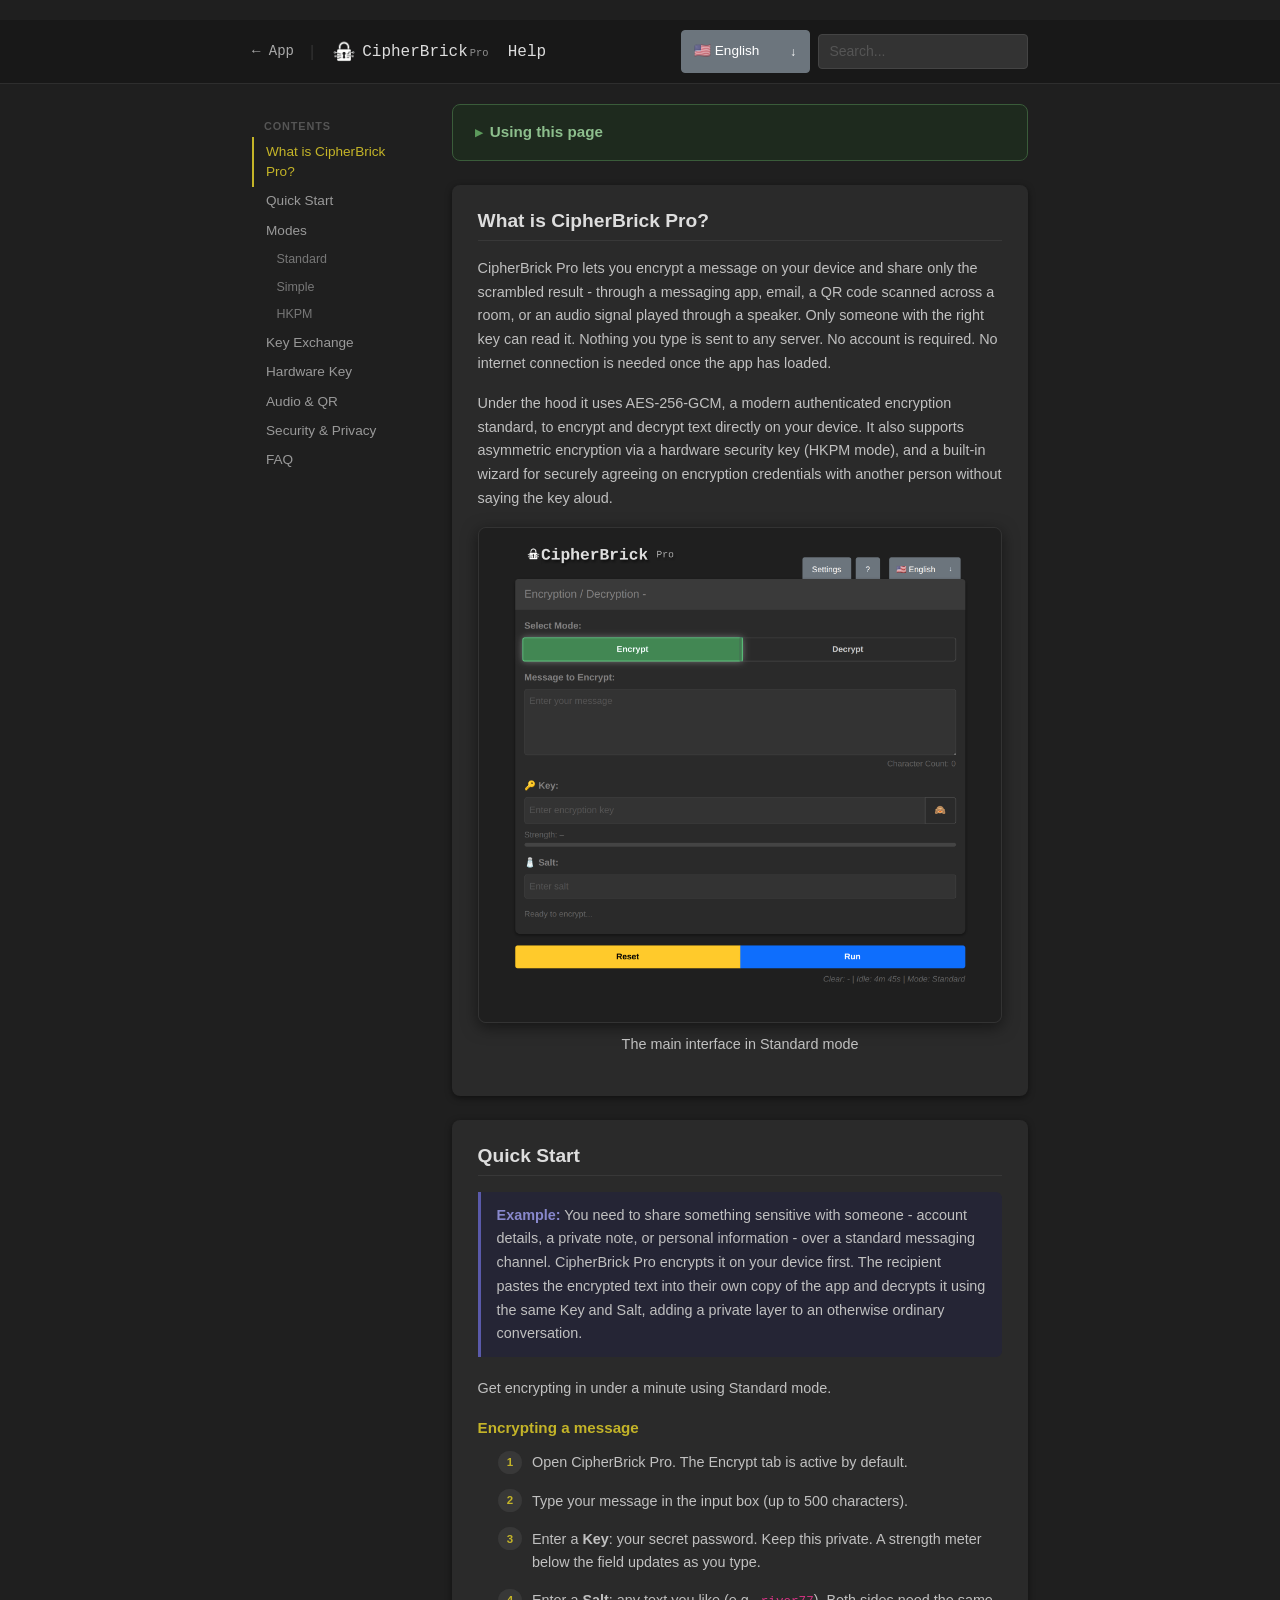
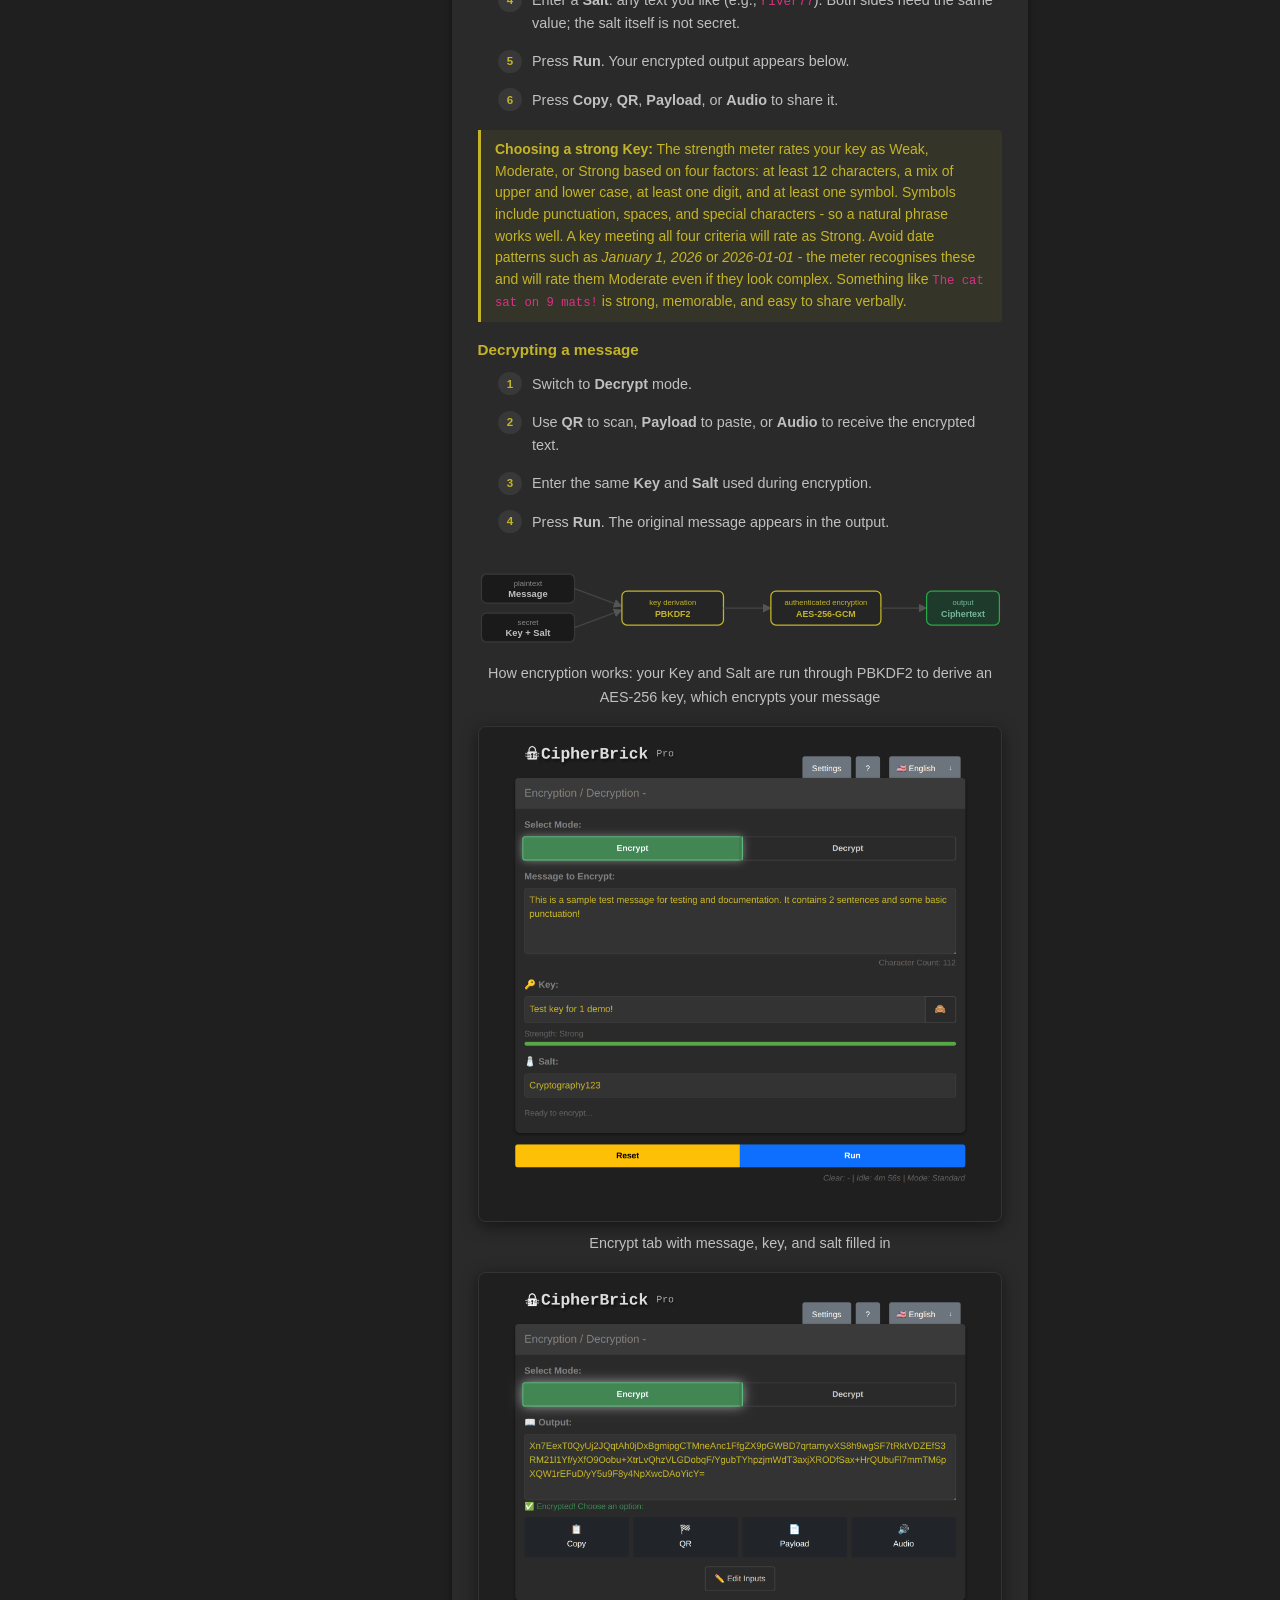
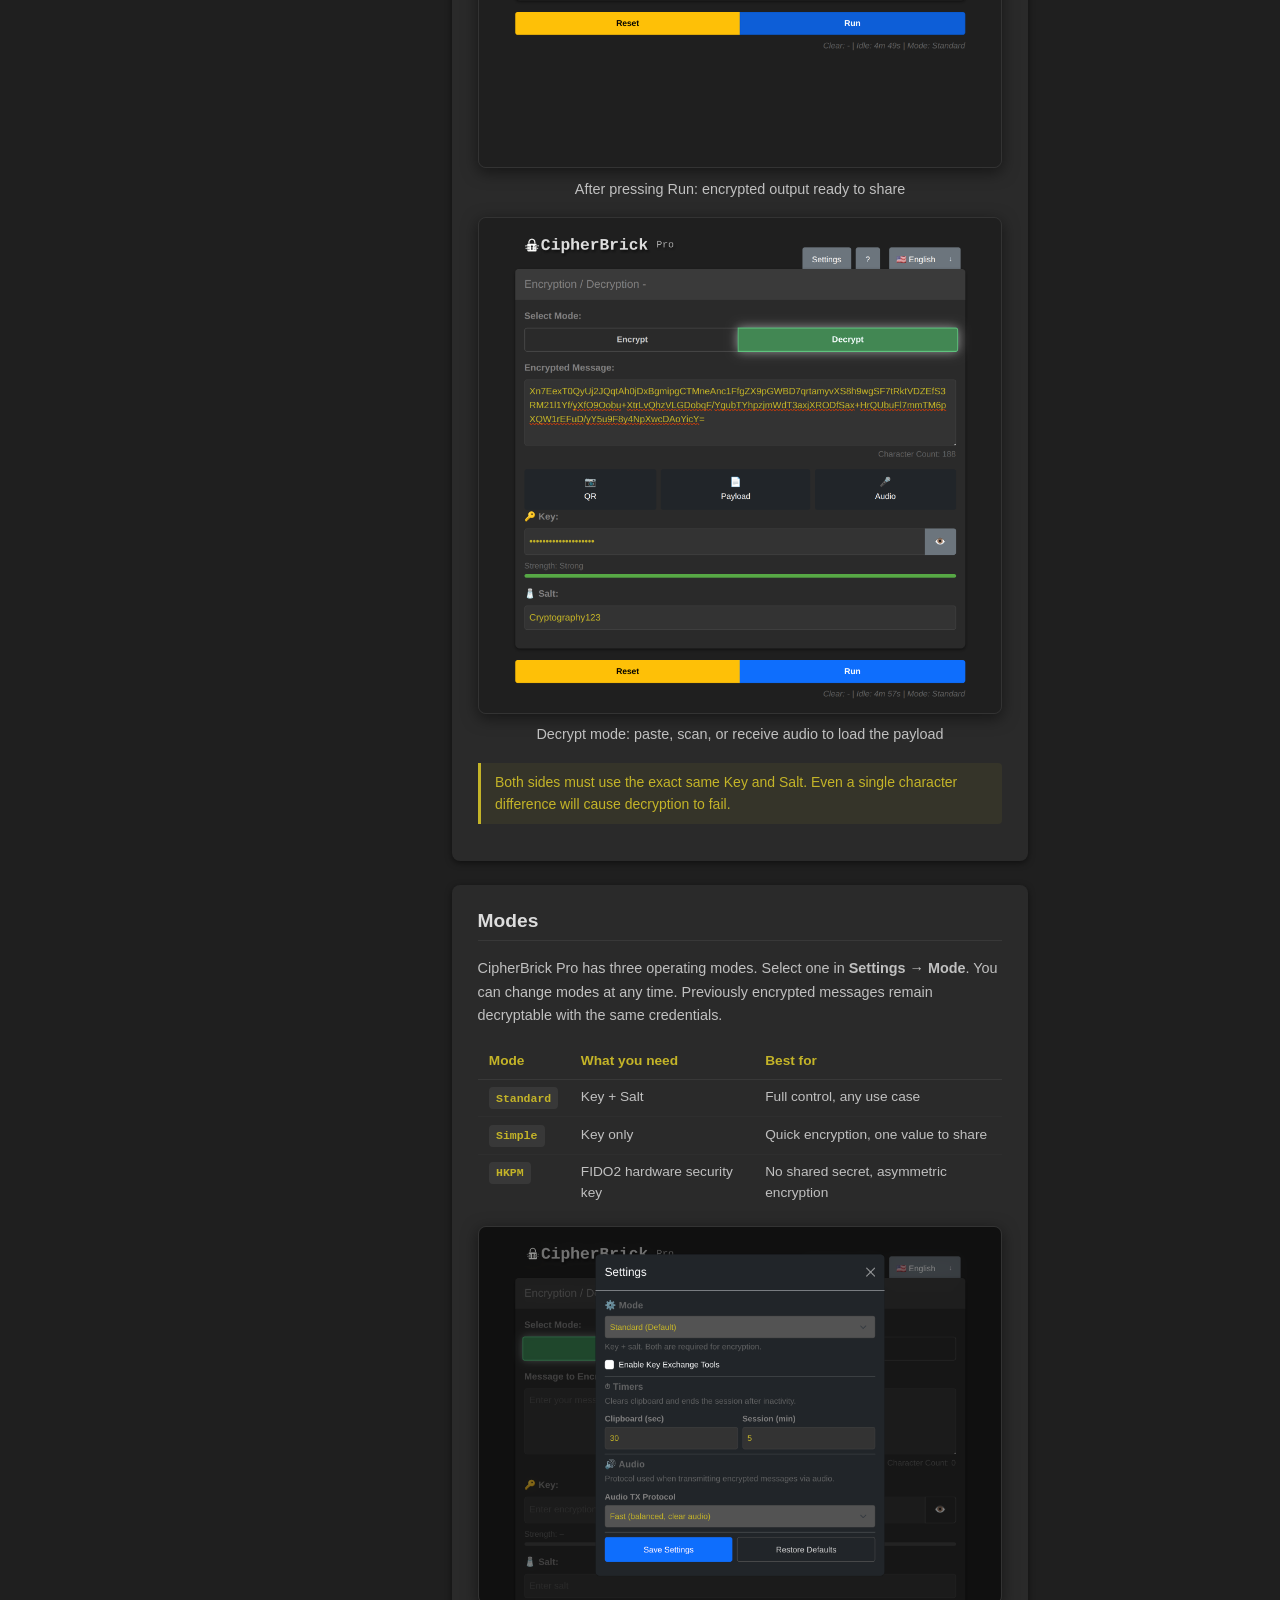
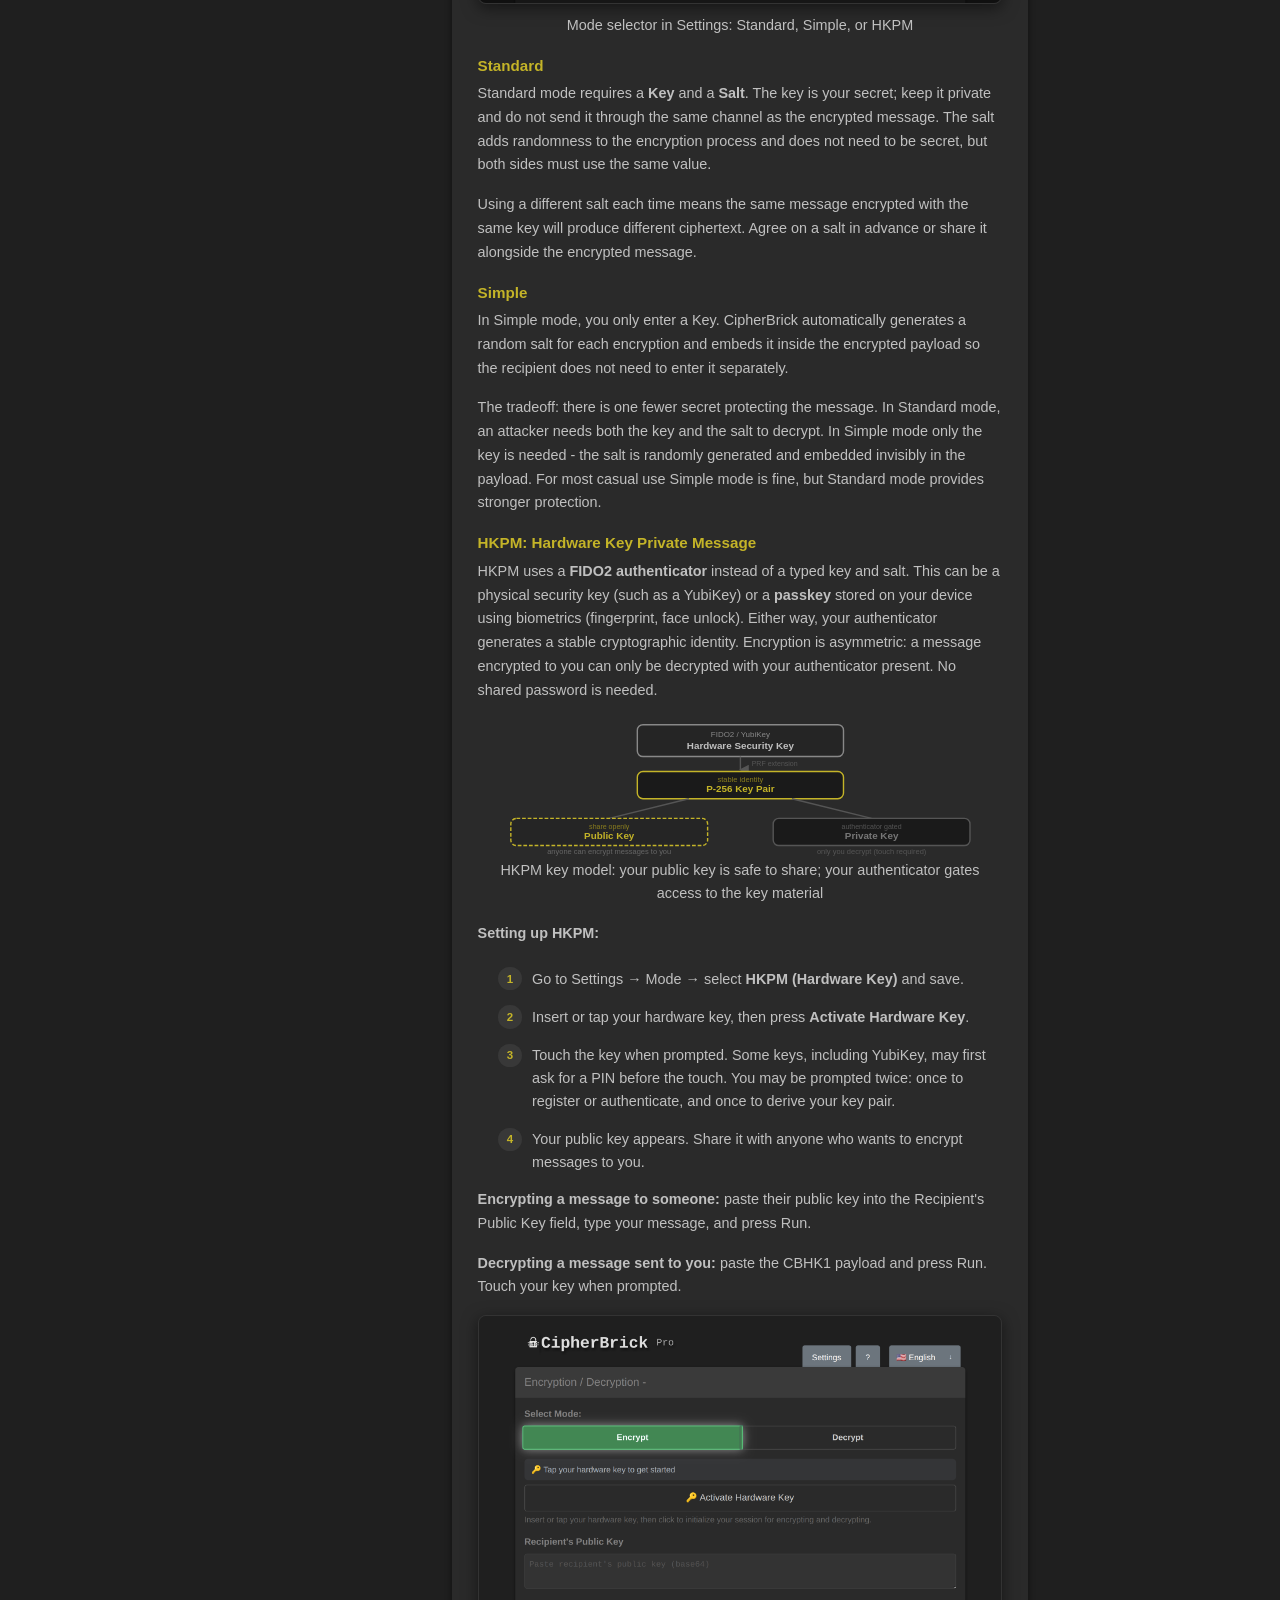
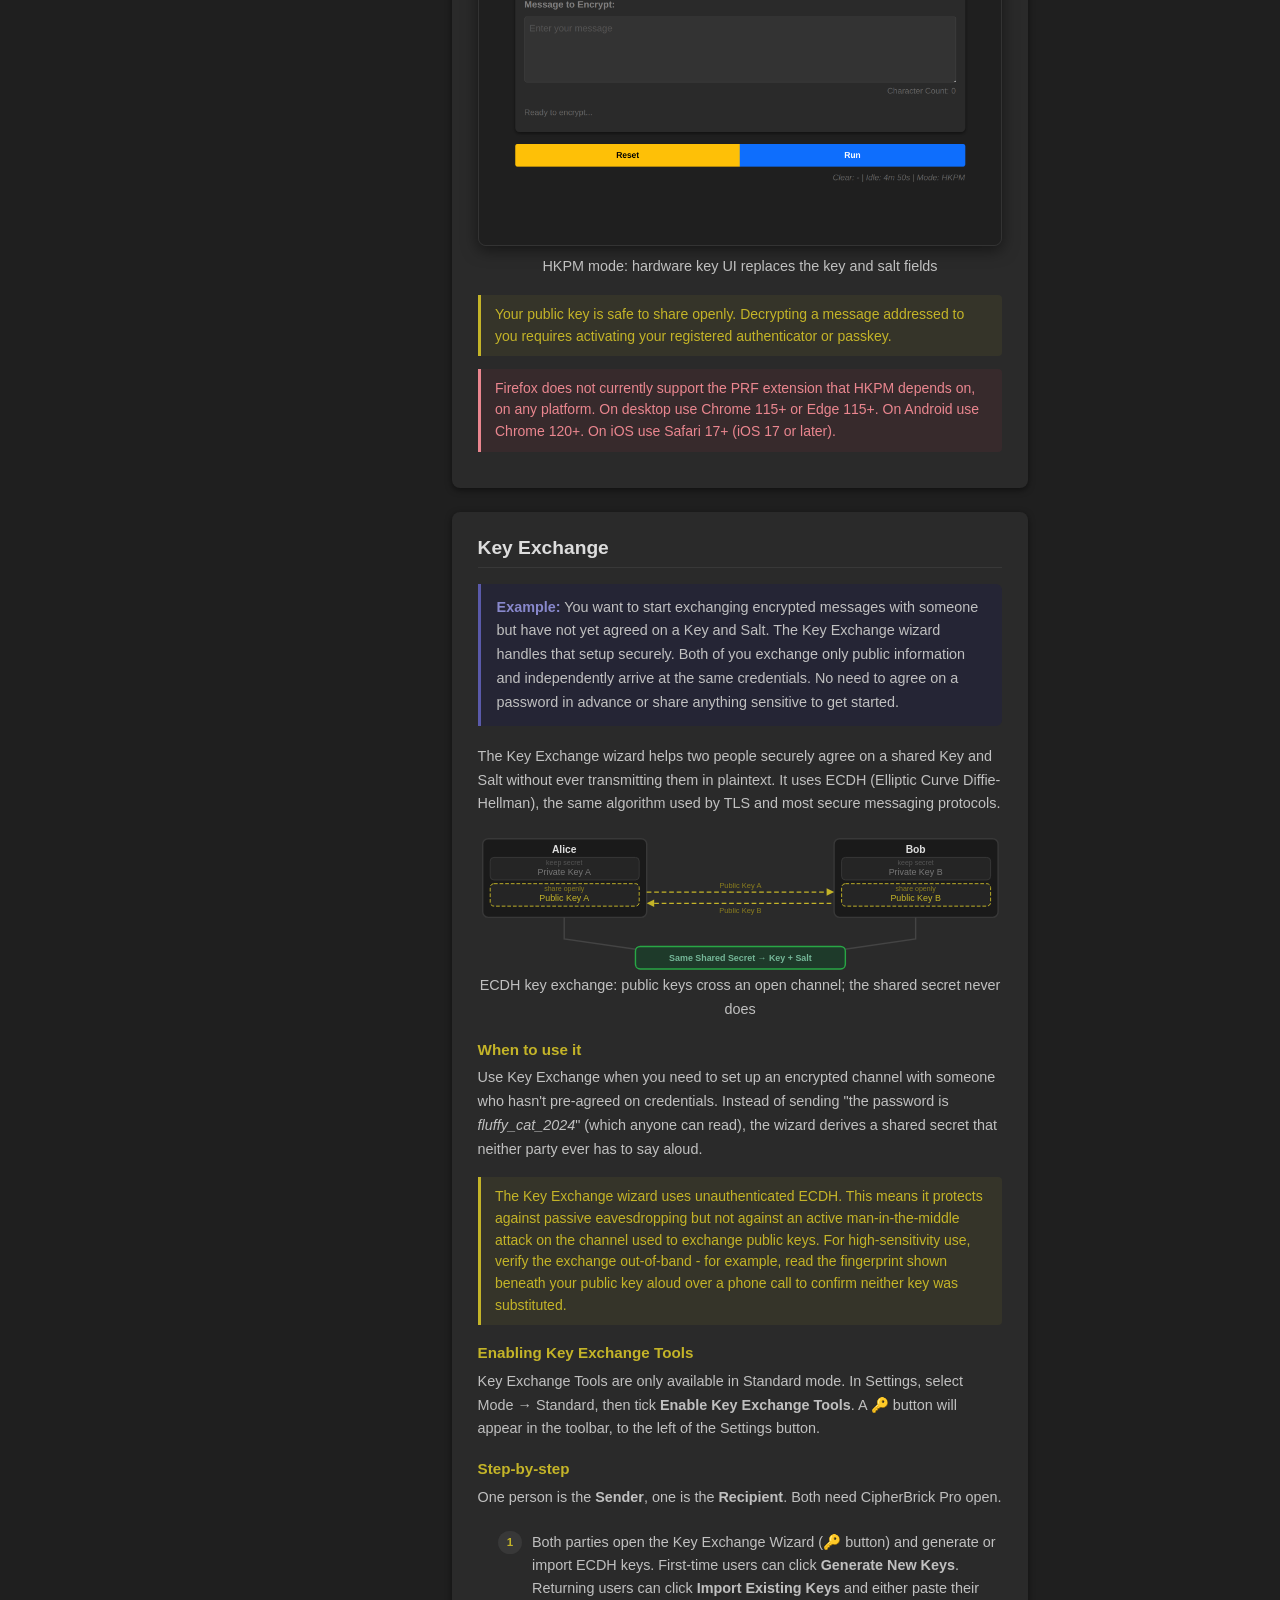
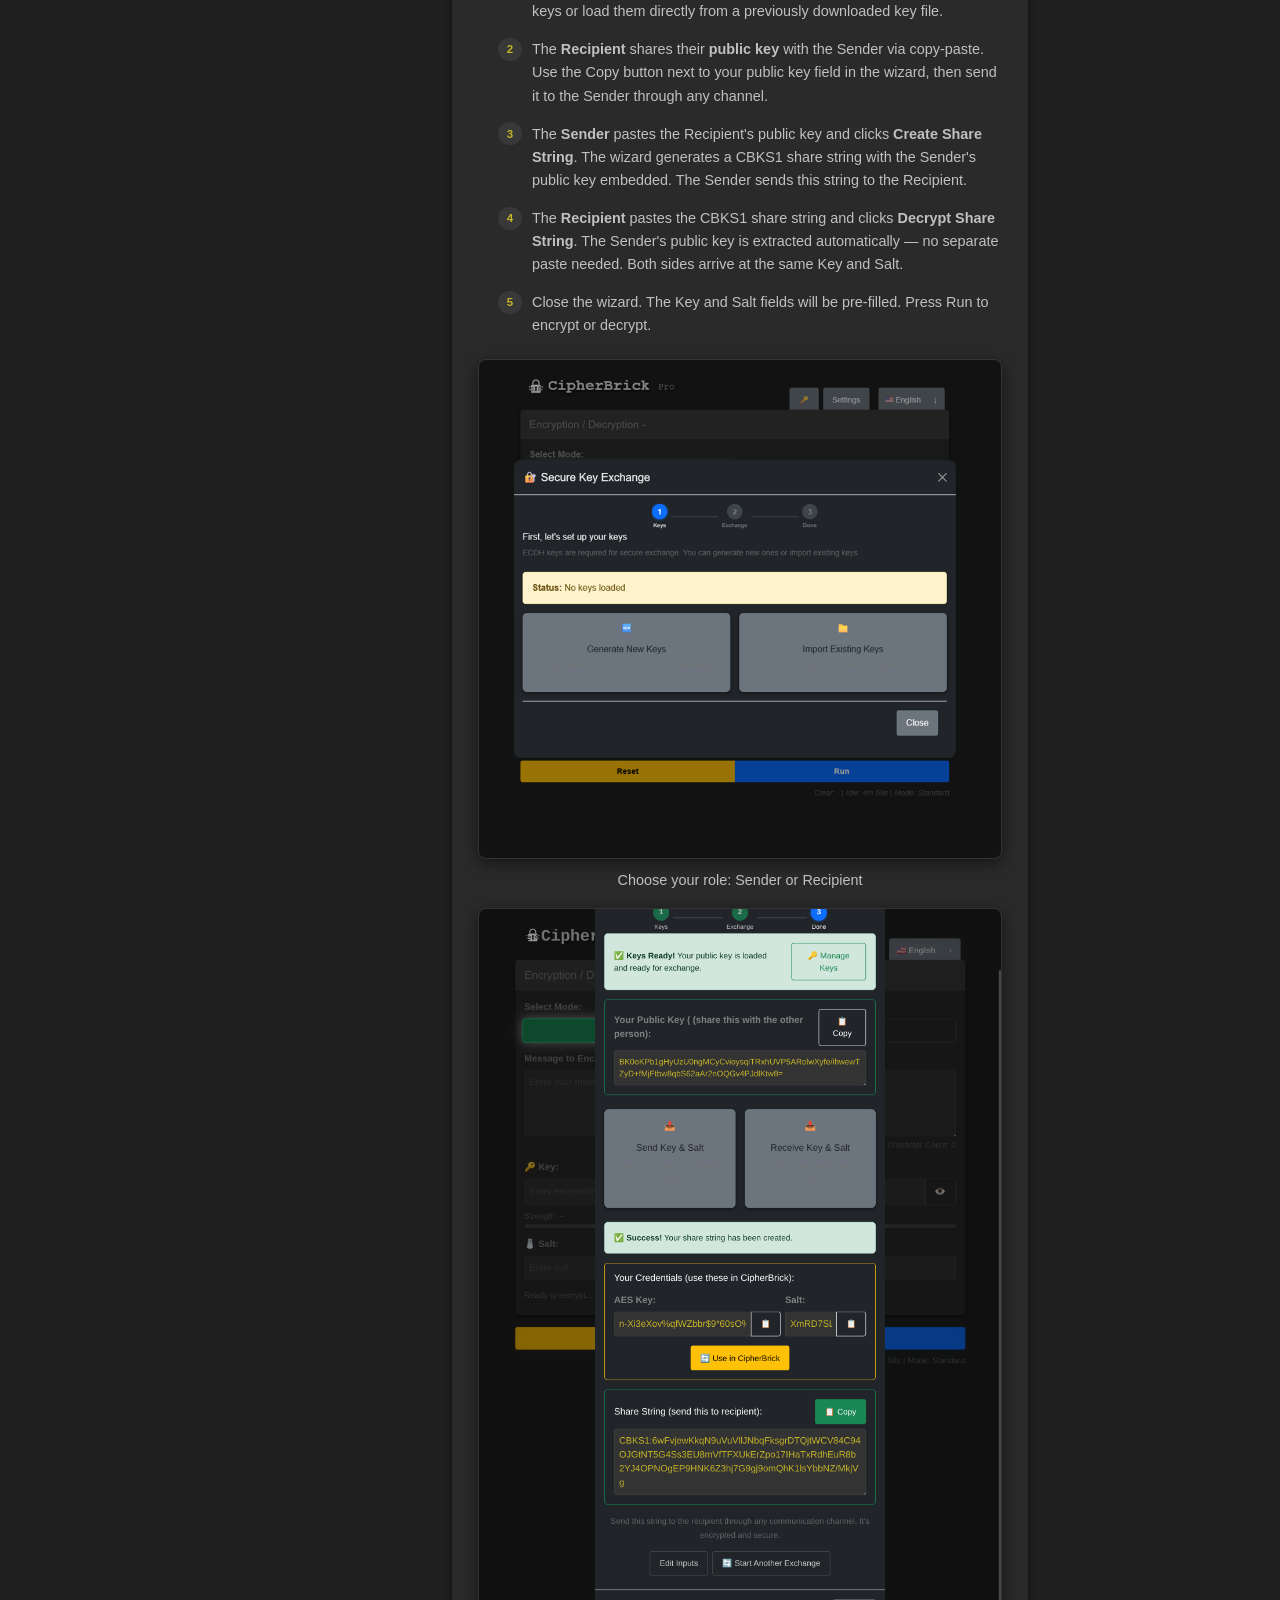
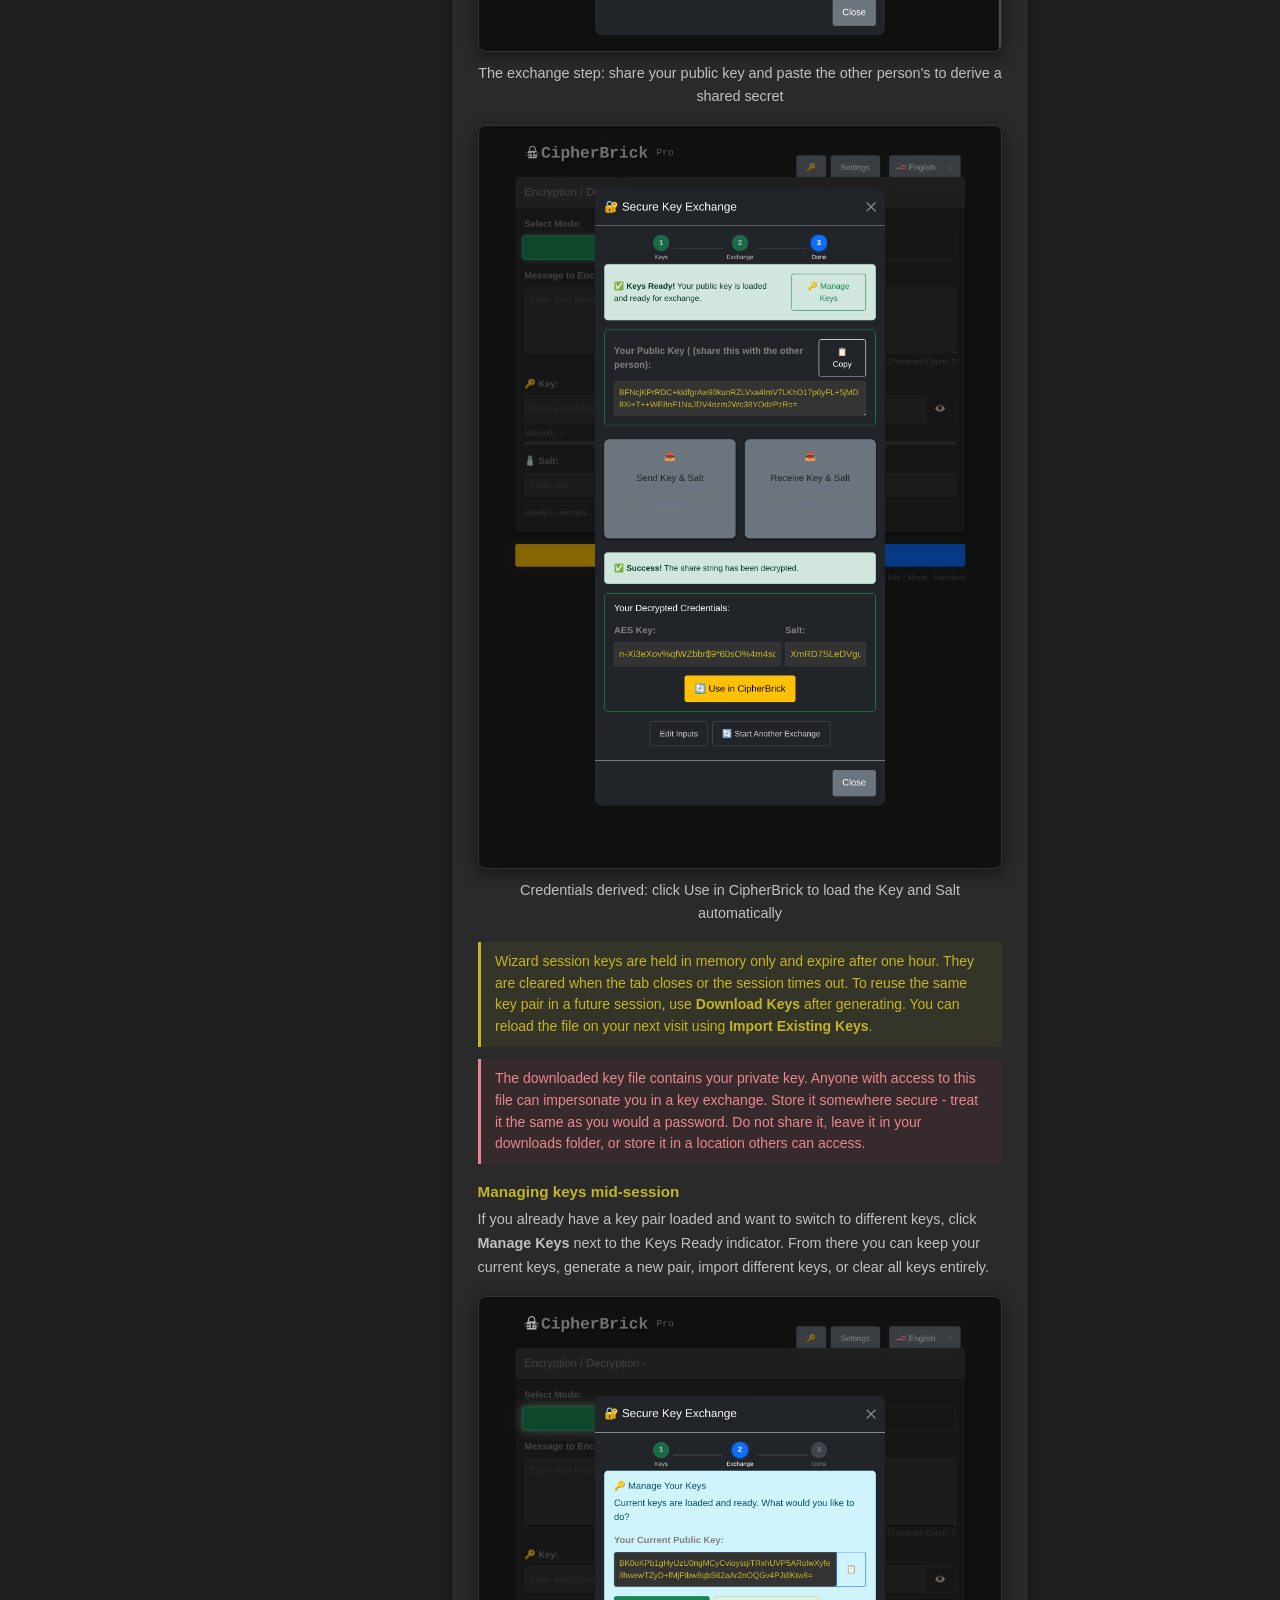
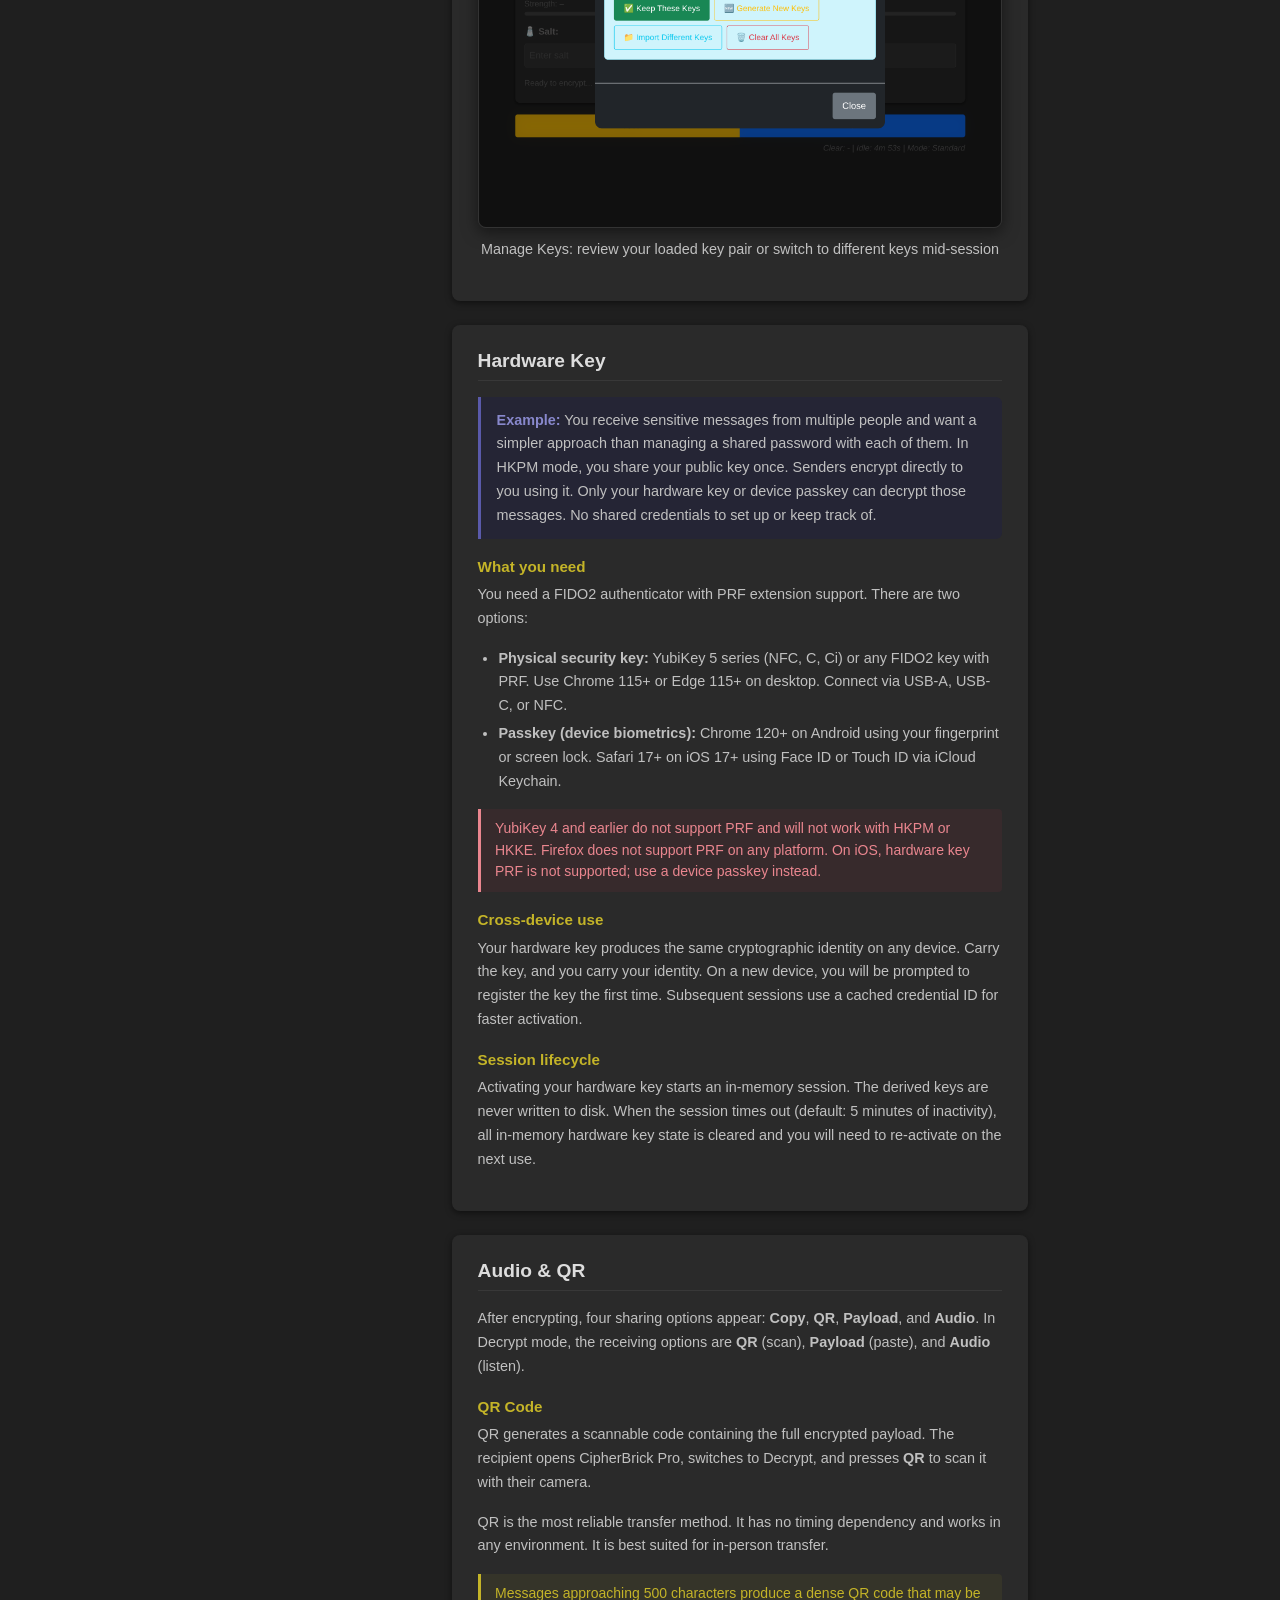
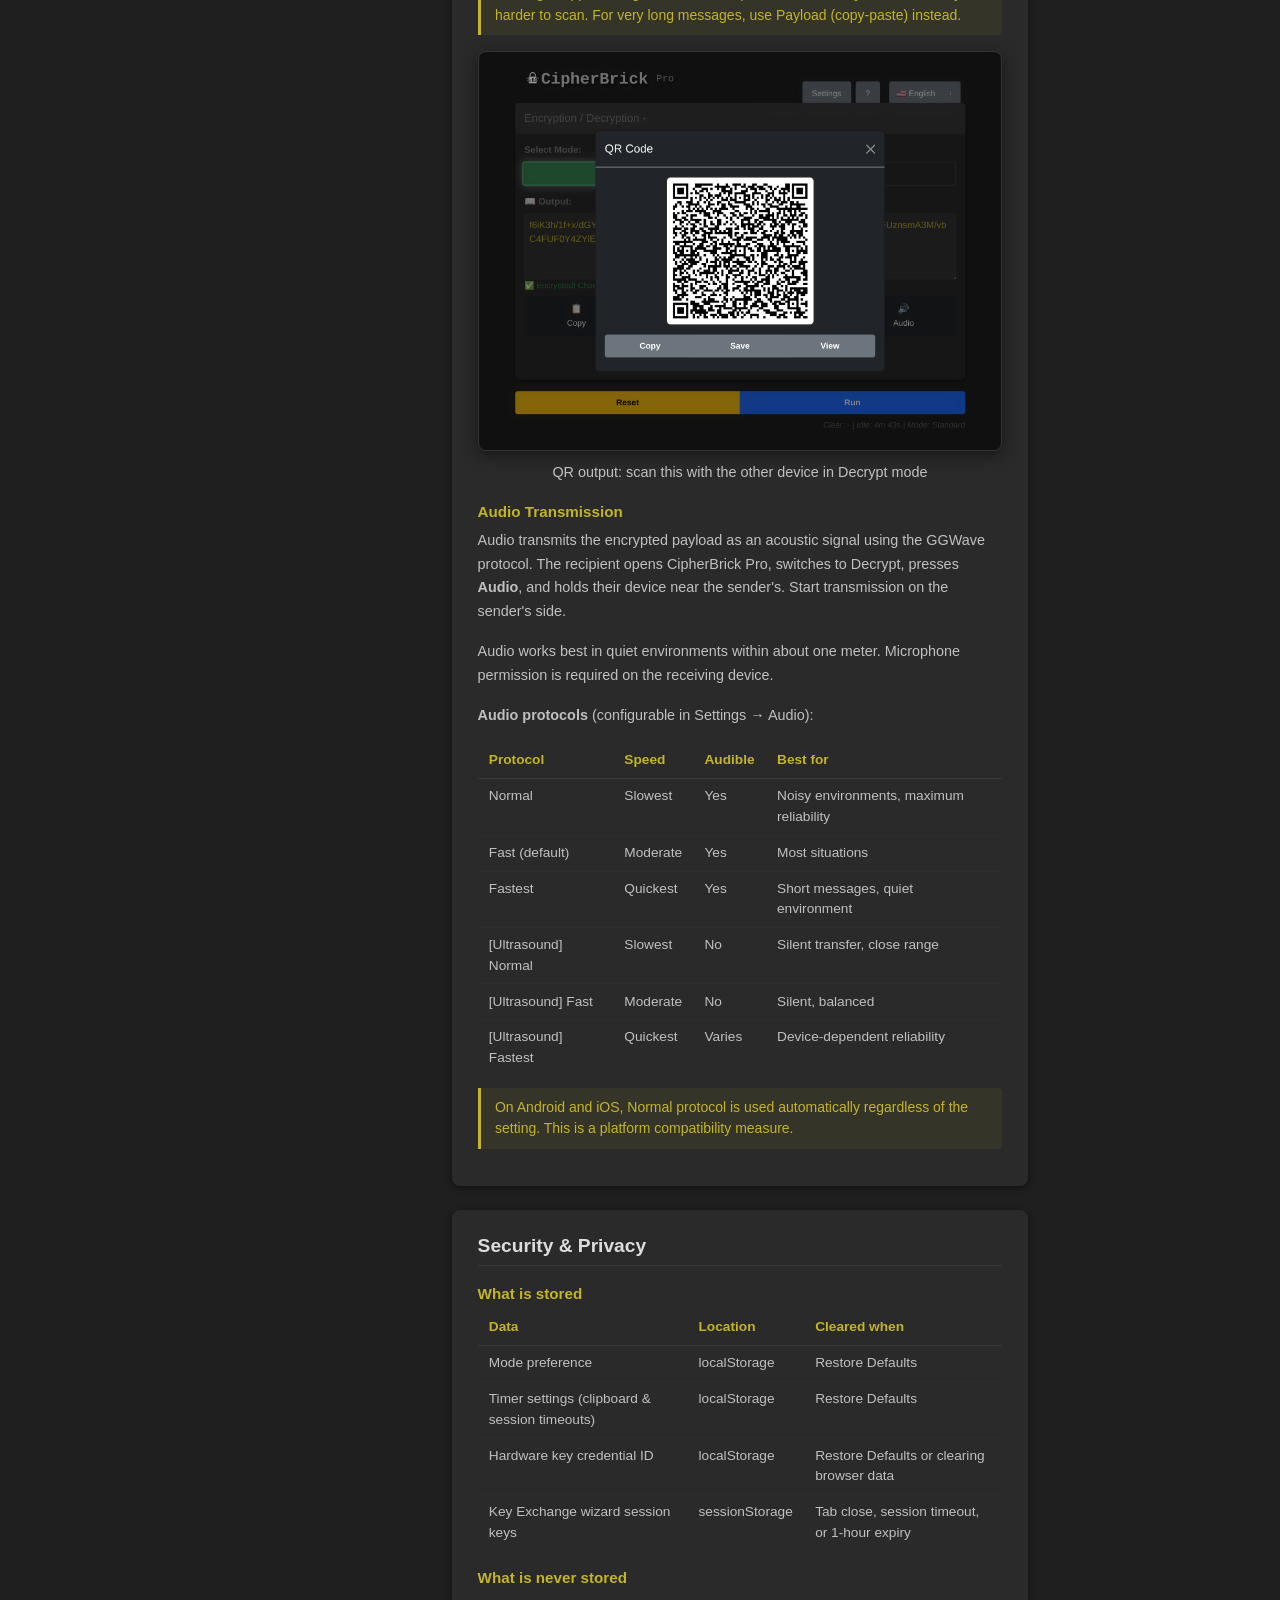
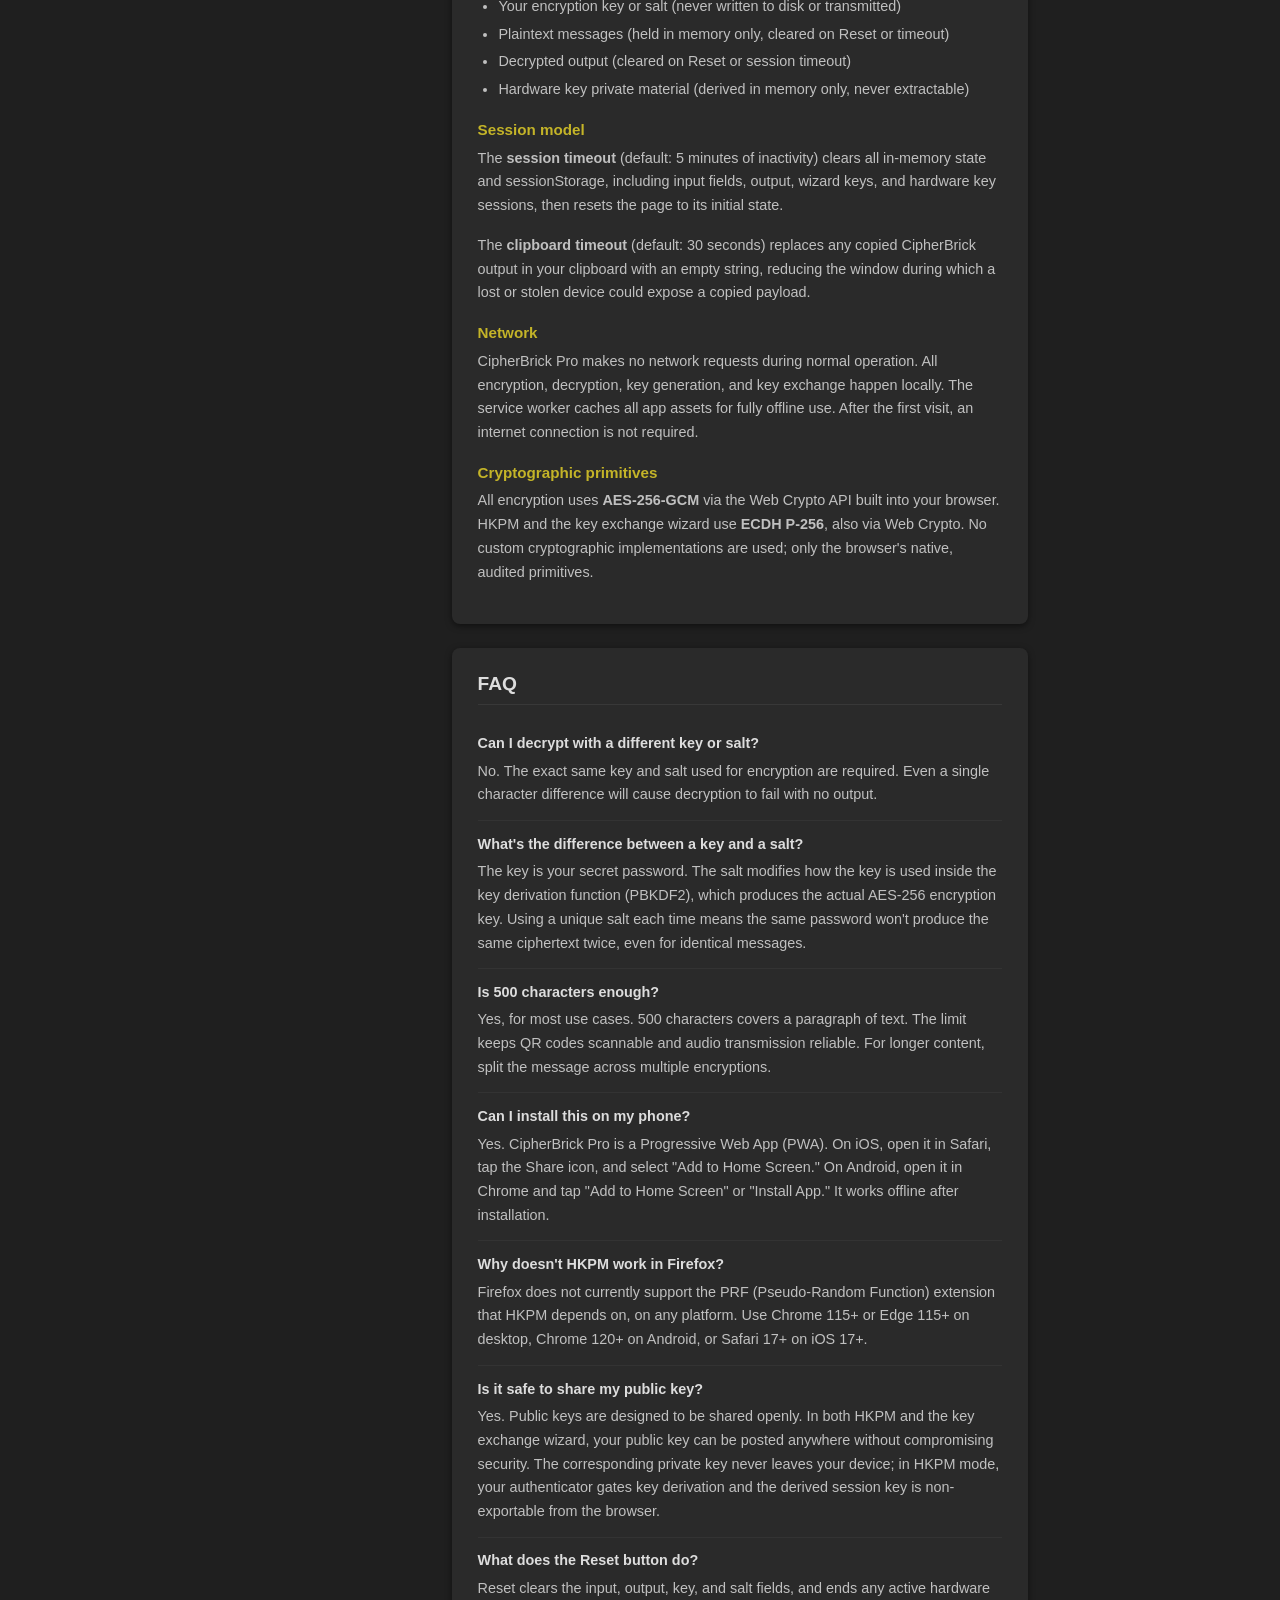
==== commit 94d39277: "Fix help.html language selector blocked by CSP The inline <script type="module"> was blocked by scri" ====
--- a/help.html
+++ b/help.html
@@ -1050,62 +1050,7 @@
     </div><!-- /row -->
   </div><!-- /container -->
 
-  <script type="module">
-    import { I18nModule } from './js/modules/i18n.js';
-
-    // Apply stored language on load
-    const stored = I18nModule.getStoredLanguage();
-    const langSelect = document.getElementById('helpLangSelect');
-    if (langSelect) langSelect.value = stored;
-    await I18nModule.setLanguage(stored);
-
-    // Language switcher
-    langSelect?.addEventListener('change', async (e) => {
-      await I18nModule.setLanguage(e.target.value);
-      langSelect.value = e.target.value;
-    });
-
-    // Live search - show/hide sections as the user types
-    const searchInput = document.getElementById('helpSearch');
-    const sections = Array.from(document.querySelectorAll('.help-section'));
-    const noResults = document.getElementById('noResults');
-    const sidebarLinks = Array.from(document.querySelectorAll('.help-sidebar a'));
-
-    searchInput.addEventListener('input', () => {
-      const q = searchInput.value.toLowerCase().trim();
-      let visible = 0;
-
-      sections.forEach(section => {
-        const match = !q || section.textContent.toLowerCase().includes(q);
-        section.style.display = match ? '' : 'none';
-        if (match) visible++;
-      });
-
-      noResults.style.display = (q && visible === 0) ? 'block' : 'none';
-
-      sidebarLinks.forEach(link => {
-        const id = link.getAttribute('href').slice(1);
-        const target = document.getElementById(id);
-        const parentSection = target ? target.closest('.help-section') || target : null;
-        const hidden = parentSection && parentSection.style.display === 'none';
-        link.style.opacity = hidden ? '0.3' : '';
-      });
-    });
-
-    // Highlight active sidebar link on scroll
-    const observer = new IntersectionObserver((entries) => {
-      entries.forEach(entry => {
-        if (entry.isIntersecting) {
-          const id = entry.target.id;
-          sidebarLinks.forEach(link => {
-            link.classList.toggle('active', link.getAttribute('href') === '#' + id);
-          });
-        }
-      });
-    }, { rootMargin: '-20% 0px -70% 0px', threshold: 0 });
-
-    sections.forEach(s => observer.observe(s));
-  </script>
+  <script type="module" src="./js/help.js"></script>
 
 </body>
 </html>
